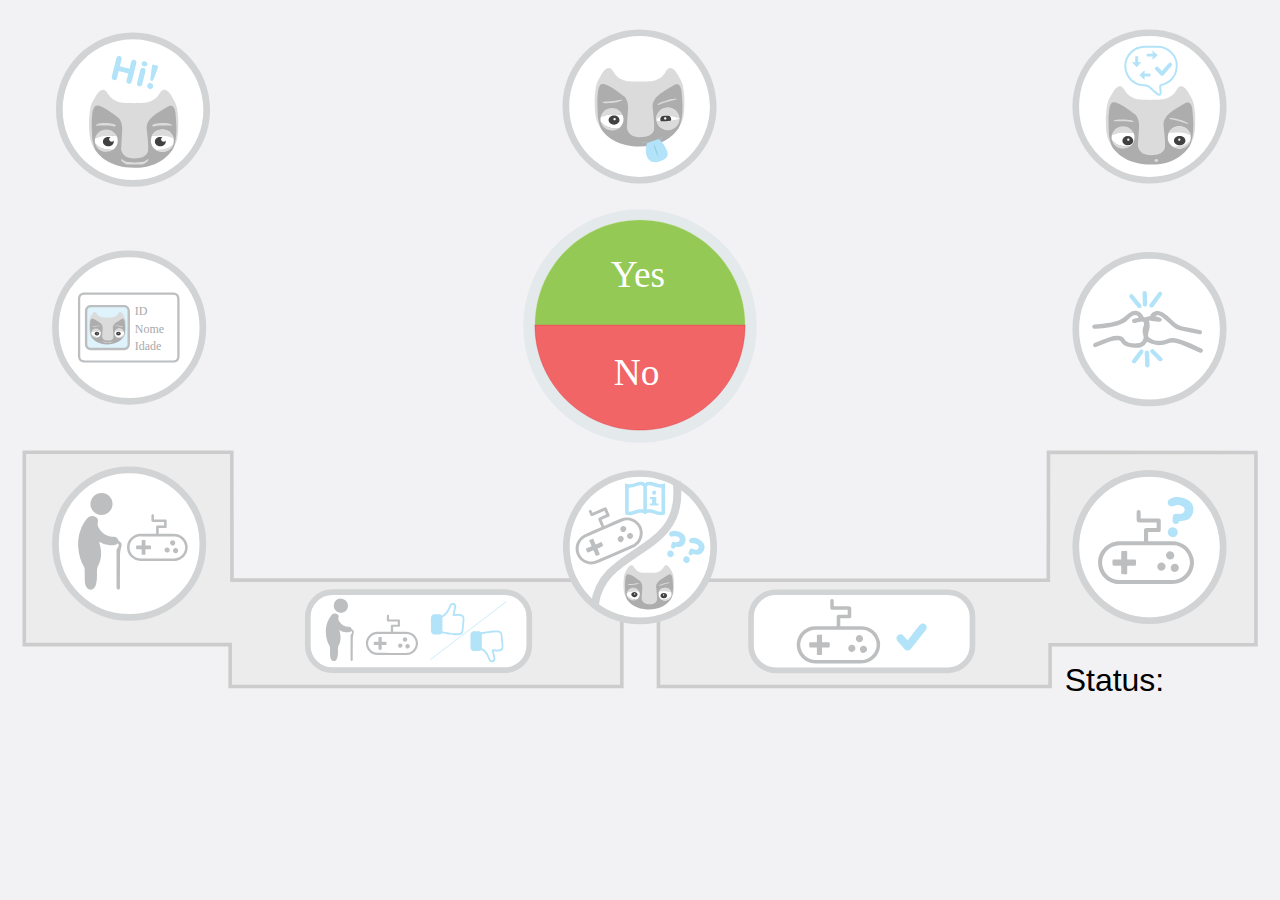
==== vizzy_web_woz/index.html @ c3aff783 "add extra important sentences for woz" ====
<!DOCTYPE html>
<html lang="en" class="no-js">
<head>
  <title>Vizzy of Oz</title>
  <link rel="stylesheet" href="css/interfaceLayout.css">
	<meta http-equiv="Content-Type" content="text/html; charset=utf-8">
	<script type="text/javascript" src="roslibjs/eventemitter2.js"></script>
	<script type="text/javascript" src="roslibjs/roslib.js"></script>
</head>
<body>

<svg height="0">
  <filter id="f1">
    <feGaussianBlur stdDeviation="23"/>
  </filter>
</svg>

<svg
   width="100%"
   viewBox="0 0 1919.9999 1080.0004"
   id="full_panel"
   class="full_panel">
<circle
     style="fill:#fafdfe;fill-opacity:1;fill-rule:evenodd;stroke:#e4e9ec;stroke-width:26.1169796;stroke-linecap:butt;stroke-linejoin:miter;stroke-miterlimit:4;stroke-dasharray:none;stroke-opacity:1"
     id="btn_yesno"
     cx="960"
     cy="488.93433"
     r="162.02782" />
  <g
     transform="matrix(0.31171043,0,0,0.31171043,-104.77799,-108.75763)"
     id="btn_yes"
     class="group_button"
     onClick="expand(this)">
    <path
       inkscape:connector-curvature="0"
       style="fill:#93c954;stroke:#d0e39e;stroke-width:1.65428364;stroke-miterlimit:10"
       stroke-miterlimit="10"
       d="m 3921.5538,1912.921 c 0,-279.2762 -226.3788,-505.6484 -505.6351,-505.6484 -279.2464,0 -505.6318,226.3722 -505.6318,505.6484 0,0.01 0,0.013 0,0.02 l 1011.2669,0 c 0,-0.01 0,-0.013 0,-0.02 z"
       id="path7126" />
    <text
       y="1732.1743"
       x="3275.2358"
       style="font-size:179.8692627px;font-family:GothamRounded-Bold;fill:#ffffff"
       font-size="54.3647"
       id="text7132">Yes</text>
  </g>
    <g
     transform="matrix(0.40205569,0,0,0.40205569,79.902042,44.882808)"
     id="btn_social"
     onclick="expand(this)"
     class="group_button">
    <g
       id="g5">
      <path
         style="fill:#dcdbdb"
         inkscape:connector-curvature="0"
         d="m 466.534,355.624 c -0.017,-1.328 0.258,-32.334 -1.829,-38.071 0,0 -0.782,-17.482 -4.697,-32.875 -3.915,-15.395 -22.732,-44.354 -22.732,-44.354 0,0 -11.445,-17.355 -22.339,-17.355 -10.896,0 -14.637,9.123 -20.255,17.219 -5.615,8.098 -11.384,16.83 -25.734,23.489 -14.214,6.592 -16.429,9.72 -68.865,9.778 -52.437,-0.058 -54.652,-3.186 -68.868,-9.778 -14.349,-6.659 -20.116,-15.391 -25.732,-23.489 -5.62,-8.096 -9.361,-17.219 -20.256,-17.219 -10.894,0 -22.339,17.355 -22.339,17.355 0,0 -18.818,28.96 -22.732,44.354 -3.914,15.393 -4.697,32.875 -4.697,32.875 -2.088,5.737 -1.814,36.743 -1.828,38.071 -0.014,1.324 -0.457,20.962 3.653,46.203 4.108,25.244 22.055,49.618 22.055,49.618 l 140.713,35.937 0,0.017 0.032,-0.008 0.032,0.008 0,-0.017 140.71,-35.937 c 0,0 17.945,-24.374 22.055,-49.618 4.107,-25.241 3.666,-44.879 3.653,-46.203 z"
         id="path7-3" />
      <path
         style="fill:#aeadae"
         inkscape:connector-curvature="0"
         d="m 160.765,282.457 c 6.168,-0.385 5.187,-1.663 21.526,5.483 22.355,9.771 63.011,41.876 63.011,41.876 0,0 7.568,9.131 10.568,23.877 2.999,14.738 0.788,29.881 0,43.05 -0.79,13.168 -2.74,45.79 -2.74,45.79 0,0 0.391,37.18 49.706,37.18 49.312,0 50.881,-28.568 50.881,-28.568 0,0 1.251,-13.779 0,-28.377 -1.253,-14.599 -1.958,-24.854 -4.697,-48.336 -2.74,-23.48 4.826,-29.223 7.044,-34.438 2.064,-3.291 4.436,-8.615 16.048,-18.006 11.61,-9.388 52.965,-34.18 58.313,-36.791 5.352,-2.606 9.524,-2.345 13.311,-0.913 3.782,1.438 6.91,6 10.175,14.219 3.257,8.222 5.479,61.062 5.479,61.062 0,0 0.977,26.414 -2.349,46.186 -3.327,19.76 -6.822,31.384 -11.744,39.912 -7.479,9.835 -42.659,68.491 -142.461,68.491 -99.801,0 -136.593,-53.616 -142.072,-60.663 -5.481,-7.044 -10.567,-22.599 -13.698,-40.162 -3.132,-17.563 -3.523,-71.768 -3.523,-71.768 0,0 1.916,-34.284 3.916,-39.924 2.001,-5.638 5.749,-19.566 13.306,-19.18 z"
         id="path9-6" />
      <path
         style="fill:#ffffff"
         inkscape:connector-curvature="0"
         d="m 364.226,413.328 c 0,-22.984 19.14,-41.614 42.749,-41.614 23.614,0 42.754,18.63 42.754,41.614 0,22.982 -19.14,41.617 -42.754,41.617 -23.61,0 -42.749,-18.634 -42.749,-41.617 z"
         id="path11-75" />
      <path
         style="fill:#dcdbdb"
         inkscape:connector-curvature="0"
         d="m 352.591,482.832 c -7.141,3.325 -9.494,7.34 -16.633,9.396 -3.673,1.061 -17.761,1.931 -31.775,2.142 -14.014,-0.211 -28.099,-1.081 -31.774,-2.142 -7.138,-2.056 -9.493,-6.07 -16.632,-9.396 -5.087,-2.451 -3.116,3.42 0.34,6.699 3.46,3.276 8.392,7.874 16.292,11.197 3.716,1.562 17.844,1.645 31.774,1.312 13.928,0.333 28.059,0.25 31.775,-1.312 7.898,-3.323 12.834,-7.921 16.29,-11.197 3.457,-3.279 5.429,-9.15 0.343,-6.699 z"
         id="path13-3" />
      <path
         style="fill:#dcdbdb"
         inkscape:connector-curvature="0"
         d="m 441.099,352.491 c -7.571,-2.553 -12.264,-5.954 -33.818,-5.074 -21.549,0.889 -33.249,4.743 -35.892,6.249 -2.646,1.504 -4.098,7.586 2.723,6.524 6.82,-1.063 21.222,-3.639 32.961,-3.374 11.738,0.266 27.271,0.022 30.643,0.89 3.376,0.859 7.262,-3.758 3.383,-5.215 z"
         id="path15-56" />
      <path
         style="fill:#dcdbdb"
         inkscape:connector-curvature="0"
         d="m 161.351,352.491 c 7.571,-2.553 12.265,-5.954 33.818,-5.074 21.549,0.889 33.25,4.743 35.895,6.249 2.643,1.504 4.094,7.586 -2.724,6.524 -6.822,-1.063 -21.222,-3.639 -32.96,-3.374 -11.739,0.266 -27.273,0.022 -30.647,0.89 -3.374,0.859 -7.261,-3.758 -3.382,-5.215 z"
         id="path17-2" />
      <path
         style="fill:#dcdbdb"
         inkscape:connector-curvature="0"
         d="m 237.154,397.104 c -6.495,-14.924 -21.681,-25.39 -39.378,-25.39 -20.757,0 -38.056,14.408 -41.933,33.504 8.17,-3.735 24.95,-10.172 43.766,-10.172 16.231,0 29.606,1.163 37.545,2.058 z"
         id="path19-9" />
      <path
         style="fill:#ffffff"
         inkscape:connector-curvature="0"
         d="m 191.49,444.686 c 14.401,3.469 24.938,3.15 32.084,1.824 10.297,-7.6 16.953,-19.636 16.953,-33.182 0,-5.754 -1.2,-11.241 -3.373,-16.225 -7.939,-0.895 -21.314,-2.058 -37.545,-2.058 -18.815,0 -35.596,6.437 -43.766,10.172 -0.533,2.624 -0.817,5.334 -0.817,8.11 0,3.209 0.385,6.33 1.093,9.33 5.472,7.178 16.276,17.441 35.371,22.029 z"
         id="path21-1" />
      <path
         style="fill:#dcdbdb"
         inkscape:connector-curvature="0"
         d="m 197.776,454.945 c 9.693,0 18.63,-3.146 25.798,-8.436 -7.146,1.326 -17.683,1.645 -32.084,-1.824 -19.095,-4.588 -29.899,-14.851 -35.371,-22.027 4.35,18.491 21.341,32.287 41.657,32.287 z"
         id="path23-2" />
      <path
         style="fill:#dcdbdb"
         inkscape:connector-curvature="0"
         d="m 366.38,397.104 c 6.66,-14.924 22.228,-25.39 40.366,-25.39 21.28,0 39.009,14.408 42.982,33.504 -8.375,-3.735 -25.576,-10.172 -44.862,-10.172 -16.637,0 -30.346,1.163 -38.486,2.058 z"
         id="path25-7" />
      <path
         style="fill:#dcdbdb"
         inkscape:connector-curvature="0"
         d="m 407.198,454.945 c -9.832,0 -18.897,-3.146 -26.169,-8.436 7.25,1.326 17.935,1.645 32.545,-1.824 19.365,-4.588 30.325,-14.851 35.878,-22.027 -4.414,18.491 -21.647,32.287 -42.254,32.287 z"
         id="path27-0" />
      <path
         style="fill:#414141"
         inkscape:connector-curvature="0"
         d="m 185.226,416.95 c 0,-9.397 9.071,-17.02 20.256,-17.02 11.185,0 20.253,7.622 20.253,17.02 0,9.404 -9.068,17.028 -20.253,17.028 -11.186,10e-4 -20.256,-7.624 -20.256,-17.028 z"
         id="path29-93" />
      <path
         style="fill:#fdfeff"
         inkscape:connector-curvature="0"
         d="m 208.685,407.516 c 0,-5.166 4.188,-9.356 9.356,-9.356 5.165,0 9.355,4.19 9.355,9.356 0,5.162 -4.19,9.352 -9.355,9.352 -5.168,-10e-4 -9.356,-4.19 -9.356,-9.352 z"
         id="path31-6" />
      <path
         style="fill:#414141"
         inkscape:connector-curvature="0"
         d="m 379.047,416.95 c 0,-9.397 9.067,-17.02 20.252,-17.02 11.188,0 20.253,7.622 20.253,17.02 0,9.404 -9.064,17.028 -20.253,17.028 -11.185,10e-4 -20.252,-7.624 -20.252,-17.028 z"
         id="path33-0" />
      <path
         style="fill:#fdfeff"
         inkscape:connector-curvature="0"
         d="m 402.506,407.516 c 0,-5.166 4.188,-9.356 9.355,-9.356 5.164,0 9.352,4.19 9.352,9.356 0,5.162 -4.188,9.352 -9.352,9.352 -5.168,-10e-4 -9.355,-4.19 -9.355,-9.352 z"
         id="path35-6" />
    </g>
    <g
       id="g37-2">
      <text
         style="font-size:129.33590698px;font-family:GothamRounded-Bold;fill:#b2e3f8"
         transform="matrix(0.9708,0.2397,-0.2397,0.9708,205.5908,181.4043)"
         font-size="129.3359"
         id="text39">Hi!</text>
    </g>
    <path
       style="fill:#ffffff"
       inkscape:connector-curvature="0"
       d="m 34.97,297.489 c 0,-145.039 117.583,-262.617 262.623,-262.617 145.046,0 262.623,117.579 262.623,262.617 0,145.044 -117.577,262.629 -262.623,262.629 -145.04,0 -262.623,-117.585 -262.623,-262.629 z"
       id="path41-6" />
    <path
       style="fill:#d1d3d4"
       inkscape:connector-curvature="0"
       d="M 297.593,584.99 C 139.068,584.99 10.098,456.019 10.098,297.489 10.098,138.968 139.067,10 297.593,10 c 158.524,0 287.495,128.968 287.495,287.489 0,158.531 -128.971,287.501 -287.495,287.501 z m 0,-550.118 c -144.81,0 -262.623,117.809 -262.623,262.617 0,144.813 117.813,262.629 262.623,262.629 144.811,0 262.623,-117.815 262.623,-262.629 0,-144.808 -117.813,-262.617 -262.623,-262.617 z"
       id="path43-1" />
    <g
       id="g45-8">
      <path
         style="fill:#dcdbdb"
         inkscape:connector-curvature="0"
         d="m 466.515,355.632 c -0.017,-1.329 0.258,-32.334 -1.834,-38.071 0,0 -0.779,-17.483 -4.692,-32.875 -3.915,-15.397 -22.732,-44.355 -22.732,-44.355 0,0 -11.445,-17.354 -22.341,-17.354 -10.892,0 -14.632,9.123 -20.253,17.22 -5.615,8.097 -11.382,16.829 -25.731,23.487 -14.217,6.592 -16.432,9.72 -68.868,9.779 -52.438,-0.059 -54.653,-3.187 -68.868,-9.779 -14.349,-6.658 -20.115,-15.39 -25.731,-23.487 -5.621,-8.097 -9.361,-17.22 -20.257,-17.22 -10.894,0 -22.338,17.354 -22.338,17.354 0,0 -18.817,28.958 -22.732,44.355 -3.916,15.392 -4.699,32.875 -4.699,32.875 -2.088,5.737 -1.813,36.742 -1.826,38.071 -0.014,1.323 -0.458,20.961 3.653,46.203 4.11,25.243 22.055,49.618 22.055,49.618 l 140.712,35.936 0,0.017 0.031,-0.007 0.032,0.007 0,-0.017 140.713,-35.936 c 0,0 17.944,-24.375 22.052,-49.618 4.106,-25.242 3.663,-44.88 3.654,-46.203 z"
         id="path47-7" />
      <path
         style="fill:#aeadae"
         inkscape:connector-curvature="0"
         d="m 160.747,282.462 c 6.167,-0.386 5.186,-1.661 21.525,5.486 22.356,9.771 63.01,41.876 63.01,41.876 0,0 7.568,9.13 10.569,23.876 3,14.736 0.79,29.881 0,43.048 -0.789,13.17 -2.74,45.793 -2.74,45.793 0,0 0.391,37.18 49.706,37.18 49.313,0 50.879,-28.569 50.879,-28.569 0,0 1.253,-13.779 0,-28.375 -1.251,-14.6 -1.955,-24.854 -4.695,-48.338 -2.74,-23.48 4.826,-29.223 7.046,-34.435 2.063,-3.294 4.436,-8.618 16.046,-18.008 11.61,-9.391 52.965,-34.18 58.313,-36.792 5.352,-2.605 9.526,-2.346 13.311,-0.913 3.779,1.438 6.913,6 10.173,14.219 3.26,8.222 5.479,61.061 5.479,61.061 0,0 0.981,26.415 -2.347,46.184 -3.33,19.762 -6.822,31.387 -11.741,39.915 -7.481,9.834 -42.662,68.49 -142.464,68.49 -99.802,0 -136.593,-53.616 -142.07,-60.662 -5.479,-7.044 -10.568,-22.599 -13.699,-40.162 -3.131,-17.564 -3.522,-71.768 -3.522,-71.768 0,0 1.914,-34.285 3.916,-39.925 1.998,-5.637 5.746,-19.567 13.305,-19.181 z"
         id="path49-9" />
      <ellipse
         style="fill:#ffffff"
         cx="406.957"
         cy="413.336"
         rx="42.75"
         ry="41.615002"
         id="ellipse51" />
      <path
         style="fill:#dcdbdb"
         inkscape:connector-curvature="0"
         d="m 352.571,482.839 c -7.141,3.328 -9.494,7.341 -16.631,9.396 -3.675,1.062 -17.763,1.934 -31.775,2.143 -14.015,-0.209 -28.103,-1.081 -31.775,-2.143 -7.141,-2.055 -9.495,-6.067 -16.634,-9.396 -5.085,-2.45 -3.116,3.42 0.341,6.699 3.458,3.276 8.394,7.875 16.293,11.197 3.716,1.563 17.843,1.645 31.775,1.312 13.923,0.333 28.057,0.251 31.775,-1.312 7.896,-3.322 12.835,-7.921 16.289,-11.197 3.459,-3.279 5.429,-9.149 0.342,-6.699 z"
         id="path53" />
      <path
         style="fill:#dcdbdb"
         inkscape:connector-curvature="0"
         d="m 441.079,352.498 c -7.568,-2.553 -12.266,-5.953 -33.817,-5.074 -21.55,0.89 -33.25,4.744 -35.893,6.25 -2.646,1.504 -4.096,7.586 2.721,6.524 6.822,-1.064 21.224,-3.639 32.963,-3.374 11.738,0.265 27.274,0.021 30.646,0.889 3.373,0.857 7.262,-3.758 3.38,-5.215 z"
         id="path55" />
      <path
         style="fill:#dcdbdb"
         inkscape:connector-curvature="0"
         d="m 161.33,352.498 c 7.573,-2.553 12.266,-5.953 33.82,-5.074 21.549,0.89 33.246,4.744 35.895,6.25 2.643,1.504 4.093,7.586 -2.725,6.524 -6.82,-1.064 -21.222,-3.639 -32.96,-3.374 -11.74,0.265 -27.272,0.021 -30.648,0.889 -3.374,0.857 -7.259,-3.758 -3.382,-5.215 z"
         id="path57" />
      <path
         style="fill:#dcdbdb"
         inkscape:connector-curvature="0"
         d="m 237.137,397.11 c -6.497,-14.924 -21.683,-25.39 -39.38,-25.39 -20.758,0 -38.057,14.408 -41.933,33.505 8.168,-3.736 24.95,-10.173 43.767,-10.173 16.229,10e-4 29.603,1.162 37.546,2.058 z"
         id="path59" />
      <path
         style="fill:#ffffff"
         inkscape:connector-curvature="0"
         d="m 191.471,444.693 c 14.401,3.468 24.938,3.15 32.083,1.824 10.299,-7.601 16.954,-19.636 16.954,-33.182 0,-5.755 -1.2,-11.241 -3.372,-16.226 -7.942,-0.896 -21.316,-2.058 -37.546,-2.058 -18.817,0 -35.598,6.437 -43.767,10.173 -0.532,2.623 -0.819,5.334 -0.819,8.11 0,3.208 0.386,6.332 1.093,9.329 5.476,7.18 16.28,17.441 35.374,22.03 z"
         id="path61" />
      <path
         style="fill:#dcdbdb"
         inkscape:connector-curvature="0"
         d="m 197.757,454.95 c 9.693,0 18.63,-3.143 25.797,-8.433 -7.146,1.326 -17.683,1.644 -32.083,-1.824 -19.094,-4.589 -29.898,-14.851 -35.373,-22.028 4.353,18.491 21.343,32.285 41.659,32.285 z"
         id="path63" />
      <path
         style="fill:#dcdbdb"
         inkscape:connector-curvature="0"
         d="m 366.36,397.11 c 6.66,-14.924 22.225,-25.39 40.366,-25.39 21.28,0 39.009,14.408 42.98,33.505 -8.373,-3.736 -25.572,-10.173 -44.86,-10.173 -16.635,10e-4 -30.344,1.162 -38.486,2.058 z"
         id="path65" />
      <path
         style="fill:#dcdbdb"
         inkscape:connector-curvature="0"
         d="m 407.176,454.95 c -9.832,0 -18.895,-3.143 -26.166,-8.433 7.25,1.326 17.935,1.644 32.545,-1.824 19.368,-4.589 30.325,-14.851 35.878,-22.028 -4.414,18.491 -21.65,32.285 -42.257,32.285 z"
         id="path67-2" />
      <path
         style="fill:#414141"
         inkscape:connector-curvature="0"
         d="m 185.206,416.957 c 0,-9.397 9.07,-17.017 20.257,-17.017 11.183,0 20.252,7.619 20.252,17.017 0,9.405 -9.069,17.029 -20.252,17.029 -11.187,0 -20.257,-7.624 -20.257,-17.029 z"
         id="path69" />
      <path
         style="fill:#fdfeff"
         inkscape:connector-curvature="0"
         d="m 208.665,407.523 c 0,-5.169 4.186,-9.356 9.356,-9.356 5.164,0 9.356,4.188 9.356,9.356 0,5.161 -4.192,9.352 -9.356,9.352 -5.17,0 -9.356,-4.19 -9.356,-9.352 z"
         id="path71-0" />
      <path
         style="fill:#414141"
         inkscape:connector-curvature="0"
         d="m 379.025,416.957 c 0,-9.397 9.066,-17.017 20.254,-17.017 11.186,0 20.255,7.619 20.255,17.017 0,9.405 -9.069,17.029 -20.255,17.029 -11.187,0 -20.254,-7.624 -20.254,-17.029 z"
         id="path73" />
      <path
         style="fill:#fdfeff"
         inkscape:connector-curvature="0"
         d="m 402.483,407.523 c 0,-5.169 4.188,-9.356 9.356,-9.356 5.164,0 9.354,4.188 9.354,9.356 0,5.161 -4.189,9.352 -9.354,9.352 -5.168,0 -9.356,-4.19 -9.356,-9.352 z"
         id="path75-2" />
    </g>
    <g
       id="g77-3">
      <g
         id="g79">
        <path
           style="fill:#b2e3f8"
           inkscape:connector-curvature="0"
           d="m 235.616,105.026 c 1.333,-5.402 6.66,-8.616 12.057,-7.283 5.399,1.333 8.616,6.656 7.282,12.058 l -6.386,25.866 35.659,8.804 6.385,-25.866 c 1.333,-5.4 6.66,-8.615 12.06,-7.282 5.397,1.332 8.613,6.656 7.279,12.056 l -17.298,70.067 c -1.333,5.4 -6.658,8.614 -12.055,7.282 -5.399,-1.333 -8.618,-6.657 -7.285,-12.057 l 6.51,-26.369 -35.657,-8.805 -6.512,26.368 c -1.333,5.402 -6.658,8.616 -12.057,7.282 -5.397,-1.333 -8.616,-6.655 -7.282,-12.057 l 17.3,-70.064 z"
           id="path81" />
        <path
           style="fill:#b2e3f8"
           inkscape:connector-curvature="0"
           d="m 324.865,148.775 c 1.302,-5.275 6.623,-8.49 11.898,-7.187 5.273,1.302 8.489,6.624 7.188,11.899 l -12.278,49.725 c -1.302,5.273 -6.626,8.489 -11.899,7.187 -5.275,-1.303 -8.489,-6.626 -7.187,-11.899 l 12.278,-49.725 z m 5.006,-25.144 c 1.365,-5.523 6.85,-7.768 12.878,-6.279 6.023,1.488 9.835,6.026 8.47,11.55 l -0.061,0.252 c -1.365,5.523 -6.879,7.894 -12.905,6.405 -6.028,-1.487 -9.808,-6.152 -8.442,-11.676 l 0.06,-0.252 z"
           id="path83-75" />
        <path
           style="fill:#b2e3f8"
           inkscape:connector-curvature="0"
           d="m 364.405,198.504 c 6.278,1.551 9.776,7.344 8.29,13.371 l -0.063,0.25 c -1.486,6.027 -7.282,9.528 -13.561,7.977 -6.278,-1.551 -9.774,-7.344 -8.287,-13.371 l 0.063,-0.25 c 1.487,-6.027 7.28,-9.528 13.558,-7.977 z m 3.892,-63.786 c 0.524,-3.734 3.216,-6.002 6.604,-5.165 l 12.308,3.039 c 3.391,0.838 4.717,4.098 3.441,7.645 l -17.058,45.881 c -1.215,3.298 -4.001,4.875 -7.142,4.099 -3.138,-0.776 -4.87,-3.467 -4.411,-6.95 l 6.258,-48.549 z"
           id="path85" />
      </g>
    </g>
  </g>
  <text
     xml:space="preserve"
     style="font-style:normal;font-weight:normal;font-size:143.92897034px;line-height:0%;font-family:sans-serif;letter-spacing:0px;word-spacing:0px;fill:#000000;fill-opacity:1;stroke:none;stroke-width:1px;stroke-linecap:butt;stroke-linejoin:miter;stroke-opacity:1"
     x="1597.0254"
     y="1037.1143"
     id="text3852"
     sodipodi:linespacing="0%"><tspan
       sodipodi:role="line"
       id="tspan3854"
       x="1597.0254"
       y="1037.1143"
       style="font-size:47.97632599px">Status:</tspan></text>
    <g
     transform="matrix(0.34444407,0,0,0.34444407,1618.9161,917.78868)"
     id="free_icon"
     inkscape:label="#free_icon">
    <circle
       r="105.05586"
       cy="287.88144"
       cx="608.24054"
       id="circle4198"
       style="fill:#008000;fill-opacity:1;stroke:#000000;stroke-width:11.47599983;stroke-miterlimit:4;stroke-dasharray:none;stroke-opacity:1" />
    <path
       inkscape:connector-curvature="0"
       id="path3392"
       d="m 587.54071,365.11456 c -0.4474,-0.49434 -0.81343,-1.22289 -0.81343,-1.61901 0,-0.39611 1.76683,-6.68208 3.92629,-13.96882 2.15945,-7.28675 3.92883,-13.55056 3.93194,-13.91963 0.002,-0.36907 -8.22189,-12.20174 -18.2778,-26.29481 -12.68182,-17.77328 -18.34355,-26.09995 -18.47965,-27.1779 -0.15843,-1.25454 0.0539,-1.71797 1.10134,-2.4043 1.03291,-0.67679 1.53841,-0.74051 2.4781,-0.31234 0.71055,0.32373 8.65549,11.01563 19.95623,26.85602 l 18.7757,26.31815 13.11368,0 c 13.07208,0 13.11706,0.003 14.18234,1.13754 1.26705,1.34871 1.33689,2.19271 0.30354,3.66803 -0.68874,0.98328 -1.18268,1.09233 -4.94804,1.09233 -3.86275,0 -4.1606,0.0704 -3.89114,0.91936 0.16048,0.50564 1.82169,6.07277 3.69157,12.37143 3.47265,11.69754 3.59499,12.6476 1.78433,13.85662 -0.95146,0.6353 -2.57625,0.40256 -3.3784,-0.48396 -0.42805,-0.47307 -2.49451,-6.66586 -4.59216,-13.76178 l -3.81391,-12.90167 -6.25733,0 -6.25735,0 -0.7503,2.33459 c -0.41265,1.28403 -2.10994,6.97919 -3.77174,12.65593 -1.6618,5.67672 -3.33758,10.81896 -3.72397,11.42718 -0.86914,1.36817 -3.13986,1.47777 -4.28984,0.20704 z m 59.23971,0.56273 c -0.35539,-0.14217 -0.84356,-0.77777 -1.08486,-1.41245 -0.3435,-0.90346 -0.0252,-2.03924 1.46623,-5.232 3.36901,-7.21213 4.48993,-14.02074 3.47982,-21.13674 -0.78452,-5.52663 -0.85682,-5.61129 -3.50118,-4.09974 -2.83419,1.62007 -4.61054,1.62138 -5.67019,0.003 -1.18645,-1.81074 -0.35813,-3.19257 3.21477,-5.36301 2.61343,-1.58755 2.92152,-1.93097 2.47717,-2.76125 -0.48917,-0.91377 -1.26842,-0.94797 -21.6012,-0.94797 -14.28025,0 -21.4584,-0.17401 -22.22272,-0.53871 -2.41604,-1.15279 -9.45766,-10.94507 -17.46093,-24.28164 -6.9595,-11.59725 -6.76817,-11.14001 -6.76817,-16.17365 l 0,-4.37785 -1.96598,-0.62838 c -1.08127,-0.3456 -10.37047,-3.18707 -20.64264,-6.31438 -18.98306,-5.77926 -20.39693,-6.37583 -20.39693,-8.60623 0,-1.43593 7.61189,-16.29375 10.75458,-20.99212 6.85173,-10.24344 14.56313,-15.61688 16.57803,-11.55189 0.89982,1.81536 0.27152,2.93899 -2.81574,5.0355 -3.45838,2.34854 -6.71882,6.16314 -10.51956,12.30749 -2.7355,4.42224 -7.2666,13.22453 -6.96355,13.52758 0.50267,0.50268 37.32384,11.46092 37.70944,11.22259 0.26074,-0.16113 0.47407,-0.57635 0.47407,-0.9227 0,-0.34637 0.67348,-1.97749 1.49662,-3.62476 1.86184,-3.72585 6.22712,-7.87435 9.59238,-9.11604 3.51316,-1.29622 8.66284,-1.56897 12.50261,-0.66216 1.75708,0.41494 3.33057,0.60341 3.49665,0.41881 0.67209,-0.74709 26.04744,-42.46554 25.90302,-42.58598 -0.0858,-0.0715 -4.8005,0.39943 -10.47723,1.04654 -5.67673,0.6471 -10.78106,1.06468 -11.34293,0.92793 -1.46331,-0.35614 -2.29971,-2.40552 -1.60451,-3.93135 0.30115,-0.66094 0.84202,-1.3147 1.20195,-1.45283 0.35992,-0.13811 7.09712,-0.97735 14.97151,-1.86499 l 14.3171,-1.61389 0.93541,1.15518 c 0.51447,0.63535 0.93539,1.4945 0.93539,1.90922 0,0.41473 -6.57984,11.49407 -14.62187,24.6208 -8.04204,13.12671 -14.67981,24.09791 -14.7506,24.38046 -0.0709,0.28255 0.6483,1.04007 1.59799,1.68337 2.38156,1.61326 7.49412,7.12126 9.69989,10.45017 3.69785,5.58077 7.72169,14.61556 9.70978,21.80162 0.59831,2.16258 1.25043,4.10496 1.44919,4.31643 0.19875,0.21146 2.55487,-0.16398 5.23584,-0.83431 9.57967,-2.39526 13.44297,-2.93757 21.09371,-2.96097 8.5596,-0.0261 12.42371,0.80816 13.85422,2.9914 0.80502,1.22862 0.78699,1.36687 -0.49512,3.79618 -2.34758,4.44819 -9.20663,13.15868 -15.33757,19.47759 l -5.96087,6.14364 0.95139,3.6862 c 0.70514,2.73207 0.956,5.40361 0.96915,10.32133 0.0155,5.79812 -0.14683,7.18053 -1.28677,10.95859 -1.32725,4.39886 -3.7414,9.72543 -5.11308,11.28141 -0.73713,0.83617 -2.14939,1.04984 -3.46371,0.52402 z m 10.1369,-47.33862 c 5.10139,-5.20607 12.75277,-15.02792 12.16493,-15.61577 -0.64244,-0.64244 -8.15777,-0.72218 -12.98221,-0.13774 -4.87489,0.59054 -13.25634,2.40397 -17.4127,3.76744 l -2.34979,0.77085 0.13807,5.73048 0.13809,5.73049 6.63212,0.24574 6.63212,0.24573 1.19644,1.85116 1.19645,1.85115 1.48042,-1.35965 c 0.81422,-0.74781 2.23895,-2.13377 3.16606,-3.07988 z m -26.21793,-8.10963 -0.0164,-8.35535 -2.25062,-6.63514 c -6.87233,-20.2607 -16.77405,-30.93035 -28.73009,-30.95816 -6.23632,-0.0145 -10.92509,3.70492 -13.17213,10.44899 -0.42977,1.28988 -1.03538,4.41188 -1.34579,6.93777 l -0.56439,4.59256 4.55925,7.80698 c 4.96121,8.49528 11.22792,18.11566 14.43871,22.16563 l 2.0318,2.56282 12.53305,-0.10537 12.53304,-0.10535 -0.0164,-8.35538 z m -43.6055,-58.74401 c -5.32151,-1.34465 -10.28967,-5.42226 -12.89966,-10.58735 -1.37209,-2.71534 -1.47446,-3.29332 -1.47446,-8.32436 0,-5.03103 0.10233,-5.60902 1.47446,-8.32437 2.04077,-4.03862 5.43082,-7.36324 9.44882,-9.26647 3.02516,-1.43296 3.75973,-1.57735 8.02464,-1.57735 4.43925,0 4.89877,0.10096 8.44613,1.85409 4.26894,2.10983 6.97602,4.83205 9.09406,9.14495 1.23168,2.50805 1.35677,3.26113 1.35677,8.16915 0,4.90803 -0.12509,5.66109 -1.35677,8.16916 -3.27937,6.67767 -9.23096,10.67953 -16.39341,11.02294 -2.13151,0.10223 -4.70576,-0.024 -5.72058,-0.28039 z m 9.07264,-6.1596 c 7.41485,-2.5265 11.05934,-11.45419 7.57943,-18.56689 -5.00352,-10.22678 -19.186,-10.26361 -24.17679,-0.0628 -5.25869,10.74839 5.21736,22.50723 16.59736,18.62967 z"
       style="fill:#000000" />
  </g>
  <g
     id="downloading_icon"
     inkscape:label="#downloading_icon"
     transform="matrix(0.34444598,0,0,0.34444598,1752.396,940.30109)">
    <circle
       r="105.05586"
       cy="222.5219"
       cx="220.71832"
       id="path3394"
       style="fill:#d4aa00;fill-opacity:1;stroke:#000000;stroke-width:11.47599983;stroke-miterlimit:4;stroke-dasharray:none;stroke-opacity:1" />
    <path
       inkscape:connector-curvature="0"
       id="path3347"
       d="m 219.94953,285.13655 c -1.47798,-0.54258 -23.36966,-25.37246 -24.12753,-27.36581 -0.6332,-1.66541 0.18822,-4.32746 1.65155,-5.35241 1.42841,-1.00051 4.77661,-0.92714 6.05367,0.13268 0.56438,0.46833 3.66934,3.92792 6.89993,7.68792 l 5.87379,6.83641 0.24643,-21.86837 c 0.18504,-16.42107 0.4027,-22.14175 0.87378,-22.96598 1.472,-2.57538 5.29525,-2.91261 7.5426,-0.66525 l 1.44064,1.44063 0,21.76442 c 0,12.30474 0.18825,21.69305 0.43313,21.60016 0.43487,-0.16495 7.72966,-8.3685 10.59992,-11.92043 1.58599,-1.96266 3.59387,-3.27581 5.00886,-3.27581 0.44685,0 1.59407,0.3709 2.54937,0.82422 2.20021,1.04404 3.38313,3.55198 2.65737,5.6339 -0.80134,2.29871 -22.54236,26.89488 -24.32094,27.51491 -1.73111,0.60347 -1.68027,0.60379 -3.38257,-0.0212 z m -54.14996,-15.30748 c -12.31374,-1.75808 -24.15857,-10.03087 -30.25762,-21.13281 -3.93291,-7.15896 -5.2963,-12.65939 -5.27999,-21.30143 0.0215,-11.35224 4.12801,-21.15359 12.27745,-29.30302 3.37361,-3.37361 9.27282,-7.53838 12.15302,-8.57988 1.51277,-0.54702 1.6861,-0.81933 1.97353,-3.10057 3.29939,-26.18535 28.35689,-45.79355 54.49347,-42.64267 4.99397,0.60207 12.48582,2.77498 16.47709,4.77899 6.95839,3.49379 14.72288,10.46714 19.22982,17.27043 1.78603,2.69603 2.57425,3.50719 3.15725,3.24905 0.42729,-0.18919 2.65572,-0.67326 4.95203,-1.07567 8.58056,-1.50369 17.37856,1.4557 23.91741,8.04514 5.75716,5.80168 8.25879,12.19688 8.05893,20.60192 l -0.11512,4.84244 2.83058,1.15042 c 4.817,1.95779 8.15506,4.28498 12.08583,8.42589 6.44036,6.78467 9.42158,14.41358 9.42158,24.1097 0,17.02524 -11.45739,31.02853 -28.19494,34.46003 -2.91371,0.59736 -6.91376,0.77883 -17.16799,0.77883 l -13.36918,0 1.42054,-1.8482 c 2.17219,-2.82612 2.99636,-4.27527 3.46719,-6.09637 l 0.43072,-1.66604 11.30523,-0.31201 c 12.82934,-0.3541 15.49473,-0.90487 20.71859,-4.28122 10.83376,-7.00221 14.53227,-20.63816 8.78347,-32.38372 -3.24301,-6.62595 -8.02198,-10.38708 -17.18445,-13.52448 -3.23814,-1.10881 -5.95354,-2.08201 -6.0342,-2.16267 -0.0806,-0.0806 0.31503,-2.23657 0.87931,-4.79089 1.41429,-6.40191 1.15569,-11.56241 -0.77737,-15.51347 -2.93784,-6.00471 -8.35843,-9.56859 -15.17303,-9.97584 -3.54377,-0.21178 -4.27042,-0.0731 -9.75985,1.86255 -3.26206,1.15024 -5.99366,2.01065 -6.07022,1.91204 -0.0767,-0.0986 -1.53103,-2.65276 -3.23217,-5.67589 -1.70114,-3.02311 -4.14397,-6.77131 -5.42849,-8.32933 -7.24139,-8.78306 -18.51204,-14.02018 -30.17242,-14.02018 -6.45826,0 -10.93093,1.04452 -16.91423,3.95002 -13.35858,6.48692 -21.13024,18.06739 -22.29523,33.22186 l -0.37594,4.89015 -5.07341,2.25619 c -8.87475,3.94671 -13.96974,8.5981 -17.60217,16.06966 -4.64524,9.55478 -4.15376,21.13673 1.29031,30.40671 3.93567,6.70152 10.69936,12.01565 18.42817,14.47876 3.44152,1.09678 5.12343,1.29291 13.22868,1.54264 7.9107,0.24375 9.32064,0.40249 9.52079,1.0719 0.59532,1.99121 2.37098,5.37186 3.70862,7.06077 l 1.47084,1.85706 -11.00737,-0.0608 c -6.05404,-0.0336 -12.44179,-0.26564 -14.19501,-0.51595 z"
       style="fill:#000000" />
  </g>
  <g
     id="speaking_icon"
     transform="matrix(0.34444598,0,0,0.34444598,1729.5614,817.23273)">
    <circle
       style="fill:#008000;fill-opacity:1;stroke:#000000;stroke-width:11.47599983;stroke-miterlimit:4;stroke-dasharray:none;stroke-opacity:1"
       id="circle4196"
       cx="287.01202"
       cy="579.81555"
       r="105.05586" />
    <path
       inkscape:connector-curvature="0"
       id="path3379"
       d="m 255.3147,658.3446 c -4.96424,-0.81283 -10.0181,-4.36266 -12.53845,-8.80701 -0.58705,-1.0352 -3.79507,-8.59851 -7.12896,-16.80737 l -6.06159,-14.92519 -2.80402,0.21354 c -13.49808,1.02795 -25.93091,-10.75968 -25.89973,-24.55568 0.0152,-6.72428 2.46046,-12.55282 7.33528,-17.48429 l 3.02045,-3.05556 -4.43944,-10.98864 c -2.73834,-6.77805 -4.56092,-11.96106 -4.7565,-13.52644 -0.81184,-6.49772 2.98478,-14.10157 8.71879,-17.46192 1.71011,-1.00219 12.60387,-5.50253 60.56579,-25.02045 l 12.58057,-5.11962 4.57474,0.006 c 4.27224,0.006 4.77847,0.10804 7.65556,1.54608 3.40927,1.70404 6.55365,4.74146 8.15267,7.87534 2.20065,4.31303 20.57231,49.98575 20.23395,50.30244 -0.19753,0.18486 -10.33806,4.38279 -22.53451,9.32873 -12.19647,4.94594 -22.25478,9.07201 -22.35182,9.16904 -0.097,0.097 0.29928,0.85734 0.8807,1.68956 5.22693,7.48164 12.77532,12.98317 22.08021,16.09285 4.6995,1.57058 8.6073,2.16708 14.2339,2.17274 7.10781,0.007 11.77048,-0.92267 18.46052,-3.68143 1.79566,-0.74047 3.34872,-1.20521 3.45122,-1.03275 0.93851,1.5789 5.33863,13.29245 5.76534,15.34786 1.34018,6.45563 -1.85625,14.23964 -7.40627,18.03594 -1.07746,0.737 -17.98354,7.86758 -37.56906,15.84573 -31.84651,12.97265 -38.84626,15.56972 -41.24575,15.30312 -0.25161,-0.028 -1.58973,-0.23622 -2.97359,-0.46281 z m 39.92389,-24.66556 c 24.17876,-9.84921 35.2705,-14.58371 36.17154,-15.43978 2.62808,-2.49693 3.22767,-5.64679 1.76822,-9.2891 l -0.47776,-1.19233 -3.81048,0.86035 c -2.09577,0.47319 -6.48672,0.97962 -9.75766,1.12539 -20.94067,0.93319 -41.07239,-10.03911 -50.0496,-27.27833 -0.98268,-1.88709 -2.30148,-4.70527 -2.93066,-6.26264 l -1.14396,-2.83158 3.73089,-1.55176 c 2.05198,-0.85346 12.32035,-5.03463 22.81859,-9.29151 10.49822,-4.25686 19.09304,-7.96754 19.09957,-8.24595 0.0234,-0.99915 -15.94975,-39.62466 -16.76616,-40.543 -1.04833,-1.17922 -4.13007,-2.61635 -5.63887,-2.6296 -0.62936,-0.006 -5.36422,1.70684 -10.52192,3.80527 -31.2123,12.69884 -59.47301,24.32048 -60.91936,25.05185 -2.25749,1.14151 -3.68536,3.27095 -3.93493,5.86837 -0.18451,1.92017 0.41174,3.64989 5.85398,16.98249 3.33268,8.16452 6.1526,15.1838 6.2665,15.59842 0.16241,0.59116 -0.32012,0.86615 -2.23577,1.27417 -7.06684,1.50518 -12.06027,8.63836 -10.93564,15.62168 0.56299,3.49574 1.77623,5.73685 4.46958,8.25616 4.7591,4.45159 12.33381,4.91044 17.54864,1.06306 1.41681,-1.04528 1.56965,-1.07255 1.84987,-0.32992 1.41998,3.76334 15.79318,38.68396 16.4324,39.92361 0.45411,0.88063 1.30595,1.90994 1.893,2.28737 3.88627,2.4985 2.60232,2.89821 41.21999,-12.83269 z M 269.4697,555.4979 c -6.3911,-1.93932 -10.18133,-9.15717 -8.00781,-15.24955 0.9466,-2.65338 2.49133,-4.63278 4.89601,-6.27372 2.83125,-1.93202 7.41611,-2.41885 10.75862,-1.14232 10.23577,3.90906 10.02583,18.76982 -0.3167,22.41888 -2.04729,0.72233 -5.39173,0.8349 -7.33012,0.24671 z m 78.57025,38.96625 -2.07963,-4.90805 1.68274,-1.36398 c 8.86766,-7.18789 13.99936,-16.543 14.60036,-26.61655 0.88546,-14.84161 -6.86942,-28.11771 -20.37948,-34.889 -2.76433,-1.38549 -8.38839,-2.88699 -13.01015,-3.47341 l -2.17301,-0.27572 0,-5.30144 0,-5.30143 4.02671,0.28582 c 15.93169,1.13086 30.96349,11.79844 38.09235,27.0329 6.59526,14.09414 5.63467,30.40586 -2.58819,43.95006 -2.69089,4.43225 -8.3588,10.42285 -12.7024,13.42558 l -3.38967,2.34328 -2.07963,-4.90806 z m -18.61431,-19.9552 0,-5.29732 2.13696,-0.53808 c 2.91059,-0.73291 6.26224,-3.97258 7.02948,-6.79468 1.46103,-5.37387 -2.17503,-11.32125 -7.45091,-12.18719 l -1.71553,-0.28157 0,-5.45927 0,-5.45925 2.173,0.31018 c 7.2505,1.03494 13.08053,5.36082 16.30425,12.0977 1.33842,2.79704 1.4229,3.28726 1.4229,8.2567 0,5.18162 -0.033,5.34975 -1.71379,8.75231 -3.11394,6.30348 -9.05858,10.66183 -15.78462,11.57256 l -2.40174,0.32521 0,-5.2973 z"
       style="fill:#000000" />
  </g>
  <g
     transform="matrix(0.41452184,0,0,0.41452184,835.96372,36.3855)"
     id="btn_joking"
     onclick="expand(this)"
     class="group_button">
    <path
       style="fill:#ffffff"
       inkscape:connector-curvature="0"
       d="m 42.915,297.635 c 0,-140.677 114.046,-254.72 254.726,-254.72 140.685,0 254.724,114.042 254.724,254.72 0,140.684 -114.039,254.729 -254.724,254.729 -140.68,0 -254.726,-114.046 -254.726,-254.729 z"
       id="path5-3" />
    <path
       style="fill:#d1d3d4"
       inkscape:connector-curvature="0"
       d="m 297.641,576.488 c -153.759,0 -278.85,-125.092 -278.85,-278.854 0,-153.754 125.09,-278.844 278.85,-278.844 153.76,0 278.848,125.089 278.848,278.844 C 576.488,451.396 451.4,576.488 297.641,576.488 Z m 0,-533.573 c -140.456,0 -254.726,114.267 -254.726,254.72 0,140.46 114.27,254.729 254.726,254.729 140.454,0 254.724,-114.27 254.724,-254.729 C 552.364,157.182 438.095,42.915 297.641,42.915 Z"
       id="path7-6" />
    <path
       style="fill:#dcdbdb"
       inkscape:connector-curvature="0"
       d="m 460.005,287.736 c -0.02,-1.296 0.254,-31.531 -1.796,-37.138 0,0 -0.754,-17.047 -4.57,-32.059 -3.826,-15.016 -22.174,-43.263 -22.174,-43.263 0,0 -11.162,-16.925 -21.791,-16.925 -10.625,0 -14.277,8.896 -19.757,16.793 -5.479,7.901 -11.101,16.416 -25.1,22.909 -13.867,6.427 -16.029,9.48 -67.182,9.537 -51.146,-0.057 -53.309,-3.11 -67.171,-9.537 -13.999,-6.493 -19.625,-15.007 -25.104,-22.909 -5.479,-7.897 -9.126,-16.793 -19.751,-16.793 -10.63,0 -21.792,16.925 -21.792,16.925 0,0 -18.357,28.247 -22.174,43.263 -3.816,15.012 -4.58,32.059 -4.58,32.059 -2.036,5.607 -1.767,35.842 -1.781,37.138 -0.014,1.292 -0.452,20.445 3.558,45.069 4.014,24.624 21.514,48.399 21.514,48.399 l 137.249,35.046 0,0.023 0.033,-0.014 0.033,0.014 0,-0.023 137.26,-35.046 c 0,0 17.499,-23.775 21.509,-48.399 4.004,-24.623 3.571,-43.777 3.567,-45.069 z"
       id="path9-7" />
    <path
       style="fill:#aeadae"
       inkscape:connector-curvature="0"
       d="m 161.749,216.372 c 6.012,-0.383 5.06,-1.616 20.996,5.348 21.806,9.527 61.46,40.846 61.46,40.846 0,0 7.384,8.905 10.31,23.281 2.921,14.386 0.768,29.153 0,42.002 -0.772,12.845 -2.667,44.658 -2.667,44.658 0,0 0.377,36.276 48.479,36.276 48.108,0 49.635,-27.875 49.635,-27.875 0,0 1.221,-13.438 0,-27.677 -1.216,-14.239 -1.903,-24.242 -4.58,-47.146 -2.676,-22.905 4.707,-28.507 6.87,-33.596 2.017,-3.204 4.33,-8.396 15.652,-17.561 11.327,-9.16 51.66,-33.335 56.876,-35.885 5.221,-2.54 9.292,-2.29 12.977,-0.891 3.693,1.399 6.747,5.857 9.937,13.876 3.176,8.015 5.339,59.547 5.339,59.547 0,0 0.961,25.771 -2.285,45.051 -3.251,19.275 -6.663,30.617 -11.455,38.942 -7.293,9.589 -41.609,66.804 -138.965,66.804 -97.35,0 -133.234,-52.301 -138.578,-59.175 -5.348,-6.865 -10.305,-22.042 -13.358,-39.174 -3.058,-17.137 -3.439,-70.004 -3.439,-70.004 0,0 1.87,-33.439 3.816,-38.948 1.949,-5.488 5.61,-19.082 12.98,-18.699 z"
       id="path11-5-5" />
    <path
       style="fill:#dcdbdb"
       inkscape:connector-curvature="0"
       d="m 233.636,275.905 c -7.091,2.723 -11.351,5.579 -32.209,8.071 -20.869,2.483 -32.474,1.663 -35.15,1.068 -2.671,-0.598 -4.575,-4.315 2.087,-4.593 6.676,-0.288 20.779,-0.673 32.083,-2.512 11.303,-1.833 26.315,-3.882 29.5,-4.919 3.18,-1.026 7.312,1.392 3.689,2.885 z"
       id="path13-3-3" />
    <path
       style="fill:#dcdbdb"
       inkscape:connector-curvature="0"
       d="m 429.915,269.291 c -7.591,0.371 -12.628,-0.534 -32.728,5.606 -20.096,6.134 -30.387,11.572 -32.597,13.193 -2.205,1.625 -2.45,5.795 3.774,3.364 6.215,-2.432 19.275,-7.76 30.362,-10.649 11.082,-2.879 25.646,-7.052 28.973,-7.388 3.333,-0.339 6.131,-4.222 2.216,-4.126 z"
       id="path15-56-5" />
    <path
       style="fill:#dcdbdb"
       inkscape:connector-curvature="0"
       d="m 236.26,328.192 c -6.337,-14.555 -21.151,-24.76 -38.41,-24.76 -20.247,0 -37.124,14.05 -40.908,32.676 7.968,-3.642 24.336,-9.913 42.693,-9.913 15.832,0 28.879,1.121 36.625,1.997 z"
       id="path17-2-6" />
    <path
       style="fill:#ffffff"
       inkscape:connector-curvature="0"
       d="m 191.715,374.606 c 14.045,3.38 24.322,3.074 31.295,1.783 10.045,-7.412 16.534,-19.153 16.534,-32.365 0,-5.612 -1.168,-10.965 -3.284,-15.832 -7.746,-0.876 -20.793,-1.997 -36.625,-1.997 -18.357,0 -34.726,6.271 -42.693,9.913 -0.519,2.563 -0.792,5.207 -0.792,7.916 0,3.124 0.377,6.172 1.065,9.094 5.339,7.006 15.875,17.01 34.5,21.488 z"
       id="path19-9-2" />
    <path
       style="fill:#dcdbdb"
       inkscape:connector-curvature="0"
       d="m 197.85,384.616 c 9.452,0 18.168,-3.067 25.161,-8.227 -6.974,1.291 -17.25,1.597 -31.295,-1.783 -18.625,-4.479 -29.161,-14.482 -34.5,-21.488 4.24,18.036 20.816,31.498 40.634,31.498 z"
       id="path21-1-9" />
    <path
       style="fill:#414141"
       inkscape:connector-curvature="0"
       d="m 185.609,346.813 c 0,-9.169 8.844,-16.604 19.751,-16.604 10.913,0 19.761,7.436 19.761,16.604 0,9.168 -8.849,16.609 -19.761,16.609 -10.907,10e-4 -19.751,-7.44 -19.751,-16.609 z"
       id="path23-27" />
    <path
       style="fill:#fdfeff"
       inkscape:connector-curvature="0"
       d="m 203.075,343.374 c 0,-2.313 1.88,-4.198 4.198,-4.198 2.318,0 4.198,1.885 4.198,4.198 0,2.323 -1.88,4.203 -4.198,4.203 -2.318,0 -4.198,-1.88 -4.198,-4.203 z"
       id="path25-0" />
    <path
       style="fill:#dcdbdb"
       inkscape:connector-curvature="0"
       d="m 361.5,325.78 c 6.333,-14.555 21.146,-24.761 38.41,-24.761 20.242,0 37.12,14.051 40.903,32.677 -7.968,-3.643 -24.336,-9.914 -42.688,-9.914 -15.836,0 -28.883,1.122 -36.625,1.998 z"
       id="path27-9" />
    <path
       style="fill:#ffffff"
       inkscape:connector-curvature="0"
       d="m 406.041,372.193 c -14.046,3.381 -24.322,3.074 -31.296,1.783 -10.041,-7.411 -16.534,-19.153 -16.534,-32.364 0,-5.612 1.174,-10.965 3.289,-15.832 7.742,-0.876 20.789,-1.998 36.625,-1.998 18.353,0 34.721,6.271 42.688,9.914 0.519,2.563 0.796,5.206 0.796,7.916 0,3.123 -0.381,6.172 -1.069,9.093 -5.338,7.007 -15.874,17.01 -34.499,21.488 z"
       id="path29-3-1" />
    <path
       style="fill:#dcdbdb"
       inkscape:connector-curvature="0"
       d="m 399.91,382.204 c -9.456,0 -18.173,-3.067 -25.165,-8.228 6.974,1.291 17.25,1.598 31.296,-1.783 18.625,-4.479 29.161,-14.481 34.499,-21.488 -4.24,18.037 -20.811,31.499 -40.63,31.499 z"
       id="path31" />
    <path
       style="fill:#414141"
       inkscape:connector-curvature="0"
       d="m 412.147,344.401 c 0,-9.169 -8.845,-16.604 -19.752,-16.604 -10.913,0 -19.762,7.436 -19.762,16.604 0,9.168 8.849,16.608 19.762,16.608 10.908,10e-4 19.752,-7.439 19.752,-16.608 z"
       id="path33-6" />
    <path
       style="fill:#fdfeff"
       inkscape:connector-curvature="0"
       d="m 394.686,340.962 c 0,-2.313 -1.885,-4.198 -4.198,-4.198 -2.323,0 -4.198,1.885 -4.198,4.198 0,2.322 1.875,4.202 4.198,4.202 2.313,0 4.198,-1.88 4.198,-4.202 z"
       id="path35-0" />
    <path
       style="fill:#b2e3f8"
       inkscape:connector-curvature="0"
       d="m 326.308,429.845 c -3.91,1.616 -8.849,24.975 -3.977,42.559 4.877,17.582 17.637,36.472 52.753,22.372 35.112,-14.101 24.384,-32.5 16.633,-48.232 -7.746,-15.732 -21.797,-32.389 -26.763,-30.269"
       id="path37" />
    <path
       style="fill:#8dcae0"
       inkscape:connector-curvature="0"
       d="m 348.505,430.447 c 0,0 3.186,16.176 6.55,25.977 3.364,9.8 11.199,25.104 11.199,25.104 0,0 -4.357,-16.773 -8.434,-28.689 -4.071,-11.919 -9.315,-22.392 -9.315,-22.392 z"
       id="path39" />
    <path
       style="fill:#b2e3f8"
       inkscape:connector-curvature="0"
       d="M 278.572,427.842"
       id="path41-6-2" />
    <path
       style="fill:none;stroke:#b2e3f8;stroke-linecap:round;stroke-miterlimit:10"
       inkscape:connector-curvature="0"
       stroke-miterlimit="10"
       d="m 307.254,427.06 c 0,0 13.466,5.614 38.462,-2.36 24.996,-7.974 34.292,-15.987 34.292,-15.987"
       id="path43" />
    <path
       style="fill:#dcdbdb"
       inkscape:connector-curvature="0"
       d="m 406.945,301.604 c -22.721,-3.981 -44.314,10.922 -48.234,33.288 -0.692,3.944 -0.759,7.85 -0.32,11.643 0,0 7.016,-13.343 31.87,-15.027 24.859,-1.685 51.312,9.878 51.312,9.878 -0.425,-19.285 -14.617,-36.277 -34.628,-39.782 z"
       id="path45" />
    <path
       style="fill:#dcdbdb"
       inkscape:connector-curvature="0"
       d="m 392.838,382.609 c 22.674,3.977 44.225,-10.937 48.146,-33.299 0.396,-2.247 0.546,-4.474 0.565,-6.681 0,0 -29.105,6.837 -49.262,8.057 -20.157,1.221 -33.515,-2.577 -33.515,-2.577 2.62,17.034 15.94,31.325 34.066,34.5 z"
       id="path47-2-7" />
  </g>
  <path
     style="fill:#ececec;fill-rule:evenodd;stroke:#cccccc;stroke-width:5.4000001;stroke-linecap:butt;stroke-linejoin:miter;stroke-miterlimit:4;stroke-dasharray:none;stroke-opacity:1"
     d="m 347.95492,870.11646 584.7868,0 0,159.54894 -587.47371,0 0,-62.78364 -308.78501,0 0,-288.4142 311.23162,-0.1461 z"
     id="invite_bg"
     class="group_button"
     inkscape:connector-curvature="0"
     sodipodi:nodetypes="ccccccccc"/>

    <path
     sodipodi:nodetypes="ccccccccc"
     inkscape:connector-curvature="0"
     id="game_bg"
     class="group_button"
     d="m 1572.4469,870.29998 -584.78684,0 0,159.54862 587.47374,0 0,-62.78322 308.785,0 0,-288.4142 -311.2316,-0.1462 z"
     style="fill:#ececec;fill-rule:evenodd;stroke:#cccccc;stroke-width:5.4000001;stroke-linecap:butt;stroke-linejoin:miter;stroke-miterlimit:4;stroke-dasharray:none;stroke-opacity:1" />
  <g
     transform="translate(6.2829093,-5.9286873)"
     id="btn_afterpersuade"
     class="group_button"
     onclick="expand(this)">
    <rect
       ry="37.222801"
       y="894.1463"
       x="455.39053"
       height="117.07317"
       width="332.19513"
       id="rect5744"
       style="fill:#ffffff;fill-opacity:1;stroke:#d1d3d4;stroke-width:8.5;stroke-miterlimit:4;stroke-dasharray:none;stroke-opacity:1" />
    <g
       transform="matrix(0.62476023,0,0,0.62476023,111.06212,418.71938)"
       id="g5748">
      <path
         style="clip-rule:evenodd;fill:#bcbec0;fill-rule:evenodd"
         inkscape:connector-curvature="0"
         d="m 746.24622,826.38352 c 6.84892,0 13.3455,-0.002 19.8417,0 1.21479,0 2.42959,-0.007 3.64439,0.0304 1.75683,0.0545 2.71207,1.00782 2.73085,2.744 0.0391,4.13083 0.0608,8.2628 -0.007,12.39176 -0.0323,1.87591 -0.96199,2.65572 -2.94271,2.67075 -3.82657,0.027 -7.65465,0.008 -11.48197,0.008 -0.65436,0 -1.30909,0 -2.03406,0 0,4.02341 0,7.8312 0,11.86325 0.70356,0 1.3489,0 1.99461,0 9.72026,0 19.4409,-0.009 29.15965,0.002 13.82894,0.0154 24.71854,8.59561 27.95875,22.0136 3.58166,14.83451 -6.70655,30.65843 -21.73976,33.35134 -2.01866,0.36211 -4.09478,0.54918 -6.14386,0.55256 -22.7814,0.0391 -45.56355,0.0252 -68.34495,0.0237 -16.49067,0 -29.32229,-13.77672 -28.13717,-30.20315 1.02961,-14.2643 13.2775,-25.61067 27.89001,-25.72449 9.90244,-0.0766 19.80488,-0.0154 29.70694,-0.0154 0.66074,0 1.32186,0 2.18318,0 0.0376,-0.73924 0.095,-1.37632 0.0969,-2.01339 0.0101,-3.88743 -0.0128,-7.77486 0.0154,-11.66416 0.0177,-2.47242 0.93795,-3.38971 3.43967,-3.40662 4.30739,-0.0308 8.61327,-0.008 13.0495,-0.008 0,-2.44011 0,-4.7743 0,-7.38608 -0.61191,0 -1.25049,0 -1.88756,0 -6.8046,0 -13.60919,0.007 -20.41266,-0.002 -2.95661,-0.005 -3.81267,-0.86133 -3.81605,-3.77023 -0.005,-3.03625 -0.0128,-6.07437 10e-4,-9.11211 0.0101,-2.12045 0.90377,-3.19777 2.61253,-3.20941 1.70612,-0.0101 2.57909,1.01609 2.61403,3.20791 0.0383,2.47391 0.008,4.94783 0.008,7.65615 z m 7.05477,35.10179 c 0,-0.041 0,-0.0815 0,-0.12058 -11.11461,0 -22.22922,0 -33.34496,0 -0.12057,0 -0.24303,10e-4 -0.36436,0 -13.99271,-0.2821 -23.26634,10.80434 -23.65474,21.95764 -0.42372,12.16901 9.58014,23.34221 21.733,23.4102 23.50449,0.1341 47.00936,0.0511 70.5146,0.0511 0.84969,0 1.70951,0.015 2.54529,-0.10706 14.29623,-2.11218 21.15228,-15.22929 19.63961,-25.60202 -1.50178,-10.29461 -10.3934,-19.27975 -20.81383,-19.52278 -12.07849,-0.28398 -24.16937,-0.0665 -36.25461,-0.0665 z"
         id="path5750" />
      <path
         style="clip-rule:evenodd;fill:#bcbec0;fill-rule:evenodd"
         inkscape:connector-curvature="0"
         d="m 728.71242,888.11882 c 0,3.17035 -0.053,6.07249 0.0203,8.97275 0.0425,1.69073 -0.56908,2.41946 -2.32855,2.39053 -6.31739,-0.0984 -5.44818,0.65961 -5.49476,-5.36216 -0.0154,-1.92662 -0.003,-3.85362 -0.003,-6.00112 -3.01483,0 -5.84748,0.005 -8.67975,-0.002 -2.43373,-0.005 -2.744,-0.29901 -2.74062,-2.71846 0.008,-6.21185 -0.55894,-5.15331 5.18899,-5.24008 1.99387,-0.0304 3.98773,-0.005 6.23138,-0.005 0,-3.07869 -0.008,-6.03041 0.003,-8.97988 0.007,-2.28348 0.0864,-2.35635 2.36198,-2.36874 1.09234,-0.007 2.19257,0.0834 3.27477,-0.0222 1.74256,-0.1679 2.22413,0.6645 2.18281,2.24779 -0.068,2.60802 -0.0188,5.2198 -0.012,7.82782 7.5e-4,0.35685 0.0451,0.7122 0.0849,1.29481 3.02422,0 5.97407,-0.005 8.92354,10e-4 2.13397,0.003 2.45852,0.29037 2.45702,2.38414 -0.007,5.94139 0.61829,5.61872 -5.38433,5.58116 -1.93714,-0.0101 -3.87428,-10e-4 -6.08563,-10e-4 z"
         id="path5752" />
      <path
         style="clip-rule:evenodd;fill:#bcbec0;fill-rule:evenodd"
         inkscape:connector-curvature="0"
         d="m 784.6318,880.13775 c -2.95999,-0.0699 -5.38095,-2.58624 -5.34038,-5.54923 0.0391,-2.86458 2.74738,-5.41663 5.6191,-5.29943 2.82025,0.11569 5.30431,2.71695 5.26186,5.51204 -0.0458,2.93595 -2.60952,5.40461 -5.54058,5.33662 z"
         id="path5754" />
      <path
         style="clip-rule:evenodd;fill:#bcbec0;fill-rule:evenodd"
         inkscape:connector-curvature="0"
         d="m 773.39548,884.03719 c 2.9074,0.0188 5.36066,2.42096 5.38095,5.26713 0.0207,2.96337 -2.57534,5.48612 -5.60182,5.44556 -2.9784,-0.0376 -5.25511,-2.47392 -5.20252,-5.56463 0.0496,-2.90853 2.42997,-5.16646 5.42339,-5.14806 z"
         id="path5756" />
      <path
         style="clip-rule:evenodd;fill:#bcbec0;fill-rule:evenodd"
         inkscape:connector-curvature="0"
         d="m 790.88984,885.49691 c 2.94647,0.0338 5.30282,2.41795 5.28929,5.35202 -0.0135,2.96825 -2.48556,5.38094 -5.49325,5.36066 -3.0107,-0.0184 -5.27915,-2.42434 -5.2352,-5.54886 0.0424,-2.92468 2.44011,-5.19989 5.43916,-5.16382 z"
         id="path5758" />
    </g>
    <g
       transform="matrix(0.64384101,0,0,0.64384101,406.99972,427.85231)"
       id="g5833">
      <path
         style="clip-rule:evenodd;fill:#bcbec0;fill-rule:evenodd"
         inkscape:connector-curvature="0"
         d="m 176.499,814.892 c -1.937,2.324 -4.023,2.758 -7.183,2.83 -3.159,0.073 -4.328,0.563 -8.93,-0.421 -4.602,-0.984 -6.903,-1.778 -9.949,-3.749 -0.432,-0.277 -0.877,-0.533 -1.748,-0.57 0.182,0.637 0.364,1.271 0.547,1.907 2.842,9.913 3.678,19.815 -0.146,29.693 -0.22,0.567 -0.42,1.173 -0.775,1.649 -2.716,3.652 -2.972,7.84 -2.89,12.177 0.109,5.896 0.26,11.819 -1.283,17.59 -0.448,1.68 -1.074,3.366 -1.933,4.871 -2.845,4.989 -9.468,4.962 -12.479,0.038 -2.06,-3.368 -2.492,-7.143 -2.588,-10.946 -0.134,-5.291 0.023,-10.59 -0.164,-15.878 -0.057,-1.609 -0.51,-3.395 -1.347,-4.752 -4.547,-7.369 -6.627,-15.549 -7.804,-23.946 -1.528,-10.901 -0.598,-21.632 3.517,-31.964 2.378,-5.973 5.677,-11.389 9.853,-16.262 3.406,-3.977 9.586,-4.325 13.505,-0.888 2.04,1.788 2.858,3.948 2.103,6.55 -1.049,3.614 -0.066,6.771 1.844,9.822 5.123,8.195 12.477,12.337 22.152,12.424 3.262,0.029 5.313,1.685 6.385,4.696 0.242,0.679 0.819,1.374 1.432,1.759 3.586,2.267 4.625,4.693 3.395,8.785 -1.44,4.781 -2.035,9.654 -2.031,14.631 0.01,12.422 -0.016,33.688 -0.033,46.108 0,0.606 0.17,1.407 -0.143,1.78 -0.637,0.76 -1.535,1.757 -2.349,1.778 -0.794,0.021 -1.813,-0.916 -2.362,-1.694 -0.403,-0.57 -0.273,-1.564 -0.273,-2.371 -0.014,-15.135 0.01,-39.116 -0.038,-54.252 -0.007,-1.819 0.519,-3.231 1.751,-4.571 2.223,-2.418 2.198,-4.991 -0.036,-6.824 z"
         id="path5835" />
      <path
         style="clip-rule:evenodd;fill:#bcbec0;fill-rule:evenodd"
         inkscape:connector-curvature="0"
         d="m 153.21,739.388 c 9.399,0.137 16.132,8.659 15.622,17.096 -0.582,9.641 -8.385,16.574 -17.533,15.925 -9.173,-0.651 -16.305,-8.705 -15.525,-17.535 0.836,-9.507 8.384,-16.21 17.436,-15.486 z"
         id="path5837" />
    </g>
    <g
       transform="translate(-11.382695,8.2783234)"
       id="g5877">
      <path
         style="fill:#b2e3f8;fill-opacity:1"
         d="m 687.43875,950.50125 c -4.20197,-0.25778 -13.10736,-1.55632 -19.18374,-2.79727 -0.36256,-0.0741 -0.49225,-0.02 -0.95459,0.39768 -0.29427,0.26586 -0.92073,0.66612 -1.39215,0.88948 l -0.85712,0.40611 -4.27047,0.0409 c -3.68405,0.0353 -4.38204,0.0109 -5.083,-0.17715 -2.04355,-0.54829 -3.63063,-2.29774 -4.03927,-4.45248 -0.0805,-0.42461 -0.1304,-4.50632 -0.1304,-10.67186 0,-10.71959 -0.005,-10.62829 0.66862,-12.06149 0.43237,-0.91983 1.61356,-2.05149 2.6537,-2.54241 l 0.88344,-0.41696 4.65869,0 4.65869,0 0.85712,0.40611 c 0.47142,0.22336 1.09287,0.61909 1.38101,0.8794 l 0.52388,0.4733 0.81893,-0.34442 c 2.39911,-1.00896 4.60005,-3.15606 6.80151,-6.63513 0.92022,-1.45426 2.48782,-4.69151 3.60933,-7.45361 0.75412,-1.85726 0.98893,-2.30039 1.53655,-2.89981 1.55627,-1.70347 4.02727,-2.02803 6.31589,-0.8296 1.03295,0.54089 1.65114,1.20205 2.20941,2.36298 0.37415,0.77804 0.40356,0.93825 0.39205,2.13523 -0.013,1.35346 -0.085,1.71321 -1.75437,8.7694 -0.3665,1.54915 -0.643,2.83978 -0.61445,2.86807 0.0286,0.0283 0.57602,-0.007 1.21659,-0.0781 1.85719,-0.20653 7.30089,-0.0713 8.47623,0.21057 2.58592,0.62016 4.16538,2.13749 4.73505,4.54877 0.40358,1.70826 0.10992,6.55257 -1.05061,17.33124 -0.24545,2.27973 -0.53985,4.46349 -0.65421,4.85281 -0.70239,2.39112 -2.27966,3.84347 -4.9271,4.53688 -1.18192,0.30955 -4.64236,0.42576 -7.48521,0.25136 z m 7.21669,-3.61352 c 0.48163,-0.15648 1.0725,-0.45731 1.31304,-0.6685 0.85764,-0.75302 0.84936,-0.70523 1.81433,-10.47453 0.31987,-3.23844 0.64827,-6.72832 0.72976,-7.75529 0.29833,-3.75962 -0.18389,-5.12809 -2.00528,-5.69066 -1.81292,-0.55996 -5.30901,-0.60375 -10.13493,-0.12695 -1.67665,0.16566 -2.20961,0.10022 -2.60414,-0.31973 -0.61916,-0.65907 -0.60335,-0.87118 0.36763,-4.93277 1.32563,-5.54516 2.09429,-9.11962 2.09471,-9.74106 5.2e-4,-0.70709 -0.40009,-1.35806 -1.02614,-1.66755 -0.65219,-0.32241 -1.85072,-0.32624 -2.20343,-0.007 -0.14254,0.12899 -0.65084,1.20632 -1.12954,2.39405 -2.10329,5.2185 -3.93209,8.44888 -6.45001,11.39319 -1.47777,1.72803 -3.69238,3.41573 -5.38661,4.105 l -0.71321,0.29015 -0.0331,10.41525 -0.0331,10.41524 0.74486,0.13681 c 11.02848,2.02558 15.88692,2.61857 20.93252,2.55486 2.5204,-0.0318 2.94742,-0.0686 3.72267,-0.32046 z"
         id="path5817"
         inkscape:connector-curvature="0" />
      <path
         style="fill:#ffffff;fill-opacity:1;stroke:#ffffff;stroke-width:0.81811154;stroke-miterlimit:4;stroke-dasharray:none;stroke-opacity:1"
         d="m 687.88924,947.08797 c -2.11822,-0.11331 -4.87791,-0.40304 -7.72661,-0.81121 -3.03878,-0.4354 -10.77116,-1.75505 -10.81263,-1.84535 -0.0115,-0.0251 0.002,-4.68338 0.0293,-10.35176 l 0.0503,-10.30617 1.23807,-0.63827 c 4.43957,-2.28875 7.64672,-6.57292 11.14364,-14.88583 1.21587,-2.89039 1.20438,-2.87538 2.20078,-2.87538 1.01473,0 1.75391,0.45646 2.01333,1.2433 0.21461,0.65089 -0.0794,2.24484 -1.6887,9.15415 -1.11892,4.80407 -1.19424,5.57089 -0.60186,6.12775 0.47534,0.44685 0.92391,0.4584 5.67717,0.14621 2.59794,-0.17062 3.58855,-0.17825 4.84807,-0.0373 2.12423,0.23766 2.68796,0.41874 3.34307,1.07385 1.0786,1.0786 1.11489,2.10363 0.35674,10.07731 -0.96281,10.12616 -1.19497,11.87382 -1.67739,12.62678 -0.7267,1.13427 -3.49637,1.56389 -8.39331,1.30195 z"
         id="path5857"
         inkscape:connector-curvature="0" />
    </g>
    <g
       transform="translate(47.600359,-3.1043713)"
       id="g5873">
      <path
         inkscape:connector-curvature="0"
         id="path5819"
         d="m 687.18552,954.77951 c -4.1401,0.25399 -12.91436,1.5334 -18.90127,2.75608 -0.35723,0.073 -0.48501,0.0197 -0.94054,-0.39183 -0.28994,-0.26193 -0.90718,-0.65631 -1.37165,-0.87638 l -0.8445,-0.40012 -4.20759,-0.0403 c -3.62981,-0.0347 -4.31752,-0.0108 -5.00816,0.17453 -2.01347,0.54023 -3.57718,2.26391 -3.97981,4.38693 -0.0793,0.41835 -0.12847,4.43997 -0.12847,10.51474 0,10.56173 -0.005,10.47179 0.65877,11.88388 0.42601,0.9063 1.58981,2.02129 2.61463,2.50499 l 0.87043,0.41082 4.5901,0 4.5901,0 0.8445,-0.40012 c 0.46447,-0.22007 1.07677,-0.60999 1.36067,-0.86647 l 0.51617,-0.46633 0.80688,0.33934 c 2.36378,0.99412 4.53231,3.10961 6.70136,6.53745 0.90666,1.43285 2.45119,4.62243 3.55619,7.34386 0.74301,1.82992 0.97436,2.26652 1.51392,2.85712 1.53336,1.6784 3.96798,1.9982 6.2229,0.8174 1.01774,-0.5329 1.62683,-1.1843 2.17688,-2.32821 0.36863,-0.76657 0.39762,-0.92443 0.38628,-2.10379 -0.0128,-1.33353 -0.0837,-1.68798 -1.72855,-8.64028 -0.3611,-1.52633 -0.63353,-2.79797 -0.6054,-2.82585 0.0281,-0.0279 0.56754,0.007 1.19868,0.0769 1.82985,0.20351 7.1934,0.0703 8.35143,-0.20746 2.54784,-0.61103 4.10404,-2.10603 4.66533,-4.48181 0.39764,-1.6831 0.1083,-6.45608 -1.03514,-17.07605 -0.24184,-2.24616 -0.5319,-4.39776 -0.64458,-4.78135 -0.69205,-2.35592 -2.24609,-3.78688 -4.85455,-4.47007 -1.16452,-0.30501 -4.57402,-0.41951 -7.37501,-0.24767 z m 7.11044,3.56031 c 0.47454,0.15418 1.0567,0.45057 1.2937,0.65866 0.84502,0.74193 0.83686,0.69485 1.78762,10.32031 0.31517,3.19075 0.63873,6.62925 0.71902,7.64111 0.29394,3.70426 -0.18118,5.05257 -1.97575,5.60686 -1.78623,0.55171 -5.23085,0.59486 -9.98572,0.12508 -1.65196,-0.16322 -2.17707,-0.0987 -2.56579,0.31502 -0.61004,0.64937 -0.59447,0.85836 0.36221,4.86015 1.30612,5.46351 2.06346,8.98534 2.06388,9.59763 5.1e-4,0.69668 -0.39421,1.33807 -1.01104,1.643 -0.64258,0.31766 -1.82346,0.32144 -2.17098,0.007 -0.14045,-0.12709 -0.64126,-1.18856 -1.11292,-2.3588 -2.07231,-5.14165 -3.87419,-8.32446 -6.35503,-11.22544 -1.45601,-1.70259 -3.63802,-3.36544 -5.3073,-4.04456 l -0.70271,-0.28588 -0.0326,-10.26189 -0.0326,-10.26189 0.73389,-0.13479 c 10.8661,-1.99576 15.65301,-2.58001 20.62432,-2.51725 2.48329,0.0314 2.90403,0.0676 3.66786,0.31574 z"
         style="fill:#b2e3f8;fill-opacity:1" />
      <path
         style="fill:#ffffff;fill-opacity:1;stroke:#ffffff;stroke-width:0.80606586;stroke-miterlimit:4;stroke-dasharray:none;stroke-opacity:1"
         d="m 682.94864,999.0401 c -0.17069,-0.14368 -0.85163,-1.53478 -1.5132,-3.09137 -2.43256,-5.72344 -4.68028,-9.33441 -7.34919,-11.80648 -1.07288,-0.99375 -2.81578,-2.17618 -3.95994,-2.68652 l -0.78472,-0.35002 0.0384,-10.19364 0.0384,-10.19364 1.0449,-0.19403 c 3.09927,-0.57553 9.10921,-1.55113 11.19536,-1.81735 3.66682,-0.46795 5.57478,-0.60198 8.58906,-0.60337 2.9502,-0.001 4.06022,0.16758 5.027,0.76508 0.9512,0.58787 1.0809,1.13105 1.68365,7.05078 0.91811,9.01689 1.08692,10.96507 1.10116,12.70768 0.0129,1.58536 -0.0249,1.87212 -0.32965,2.49467 -0.74092,1.51385 -2.04917,1.82602 -7.11494,1.69777 -1.97038,-0.0499 -4.26848,-0.13127 -5.10689,-0.18085 l -1.52438,-0.0902 -0.45347,0.45347 c -0.56168,0.56168 -0.57244,0.91572 -0.0916,3.01404 0.19756,0.86205 0.72978,3.17949 1.18271,5.14986 1.45758,6.34076 1.51129,6.84199 0.80415,7.5044 -0.69434,0.65041 -1.92499,0.8341 -2.47675,0.36968 z"
         id="path5863"
         inkscape:connector-curvature="0" />
    </g>
    <path
       inkscape:connector-curvature="0"
       id="path5881"
       d="m 639.50048,995.14719 113.82695,-86.9224"
       style="fill:#b2e3f8;fill-opacity:1;fill-rule:evenodd;stroke:#b2e3f8;stroke-width:1px;stroke-linecap:butt;stroke-linejoin:miter;stroke-opacity:1" />
  </g>
  <g
     transform="translate(43.459916,-5.745049)"
     id="btn_gameinfo"
     class="group_button"
     onclick="expand(this)">
    <rect
       style="fill:#ffffff;fill-opacity:1;stroke:#d1d3d4;stroke-width:8.5;stroke-miterlimit:4;stroke-dasharray:none;stroke-opacity:1"
       id="rect4404"
       width="332.19513"
       height="117.07317"
       x="1083.0732"
       y="894.1463"
       ry="37.222801" />
    <g
       id="g4419"
       transform="translate(62.903453,-0.36453495)">
      <g
         transform="translate(398.04878,89.268293)"
         id="g4412">
        <path
           style="clip-rule:evenodd;fill:#bcbec0;fill-rule:evenodd"
           inkscape:connector-curvature="0"
           d="m 746.24622,826.38352 c 6.84892,0 13.3455,-0.002 19.8417,0 1.21479,0 2.42959,-0.007 3.64439,0.0304 1.75683,0.0545 2.71207,1.00782 2.73085,2.744 0.0391,4.13083 0.0608,8.2628 -0.007,12.39176 -0.0323,1.87591 -0.96199,2.65572 -2.94271,2.67075 -3.82657,0.027 -7.65465,0.008 -11.48197,0.008 -0.65436,0 -1.30909,0 -2.03406,0 0,4.02341 0,7.8312 0,11.86325 0.70356,0 1.3489,0 1.99461,0 9.72026,0 19.4409,-0.009 29.15965,0.002 13.82894,0.0154 24.71854,8.59561 27.95875,22.0136 3.58166,14.83451 -6.70655,30.65843 -21.73976,33.35134 -2.01866,0.36211 -4.09478,0.54918 -6.14386,0.55256 -22.7814,0.0391 -45.56355,0.0252 -68.34495,0.0237 -16.49067,0 -29.32229,-13.77672 -28.13717,-30.20315 1.02961,-14.2643 13.2775,-25.61067 27.89001,-25.72449 9.90244,-0.0766 19.80488,-0.0154 29.70694,-0.0154 0.66074,0 1.32186,0 2.18318,0 0.0376,-0.73924 0.095,-1.37632 0.0969,-2.01339 0.0101,-3.88743 -0.0128,-7.77486 0.0154,-11.66416 0.0177,-2.47242 0.93795,-3.38971 3.43967,-3.40662 4.30739,-0.0308 8.61327,-0.008 13.0495,-0.008 0,-2.44011 0,-4.7743 0,-7.38608 -0.61191,0 -1.25049,0 -1.88756,0 -6.8046,0 -13.60919,0.007 -20.41266,-0.002 -2.95661,-0.005 -3.81267,-0.86133 -3.81605,-3.77023 -0.005,-3.03625 -0.0128,-6.07437 10e-4,-9.11211 0.0101,-2.12045 0.90377,-3.19777 2.61253,-3.20941 1.70612,-0.0101 2.57909,1.01609 2.61403,3.20791 0.0383,2.47391 0.008,4.94783 0.008,7.65615 z m 7.05477,35.10179 c 0,-0.041 0,-0.0815 0,-0.12058 -11.11461,0 -22.22922,0 -33.34496,0 -0.12057,0 -0.24303,10e-4 -0.36436,0 -13.99271,-0.2821 -23.26634,10.80434 -23.65474,21.95764 -0.42372,12.16901 9.58014,23.34221 21.733,23.4102 23.50449,0.1341 47.00936,0.0511 70.5146,0.0511 0.84969,0 1.70951,0.015 2.54529,-0.10706 14.29623,-2.11218 21.15228,-15.22929 19.63961,-25.60202 -1.50178,-10.29461 -10.3934,-19.27975 -20.81383,-19.52278 -12.07849,-0.28398 -24.16937,-0.0665 -36.25461,-0.0665 z"
           id="path11-5" />
        <path
           style="clip-rule:evenodd;fill:#bcbec0;fill-rule:evenodd"
           inkscape:connector-curvature="0"
           d="m 728.71242,888.11882 c 0,3.17035 -0.053,6.07249 0.0203,8.97275 0.0425,1.69073 -0.56908,2.41946 -2.32855,2.39053 -6.31739,-0.0984 -5.44818,0.65961 -5.49476,-5.36216 -0.0154,-1.92662 -0.003,-3.85362 -0.003,-6.00112 -3.01483,0 -5.84748,0.005 -8.67975,-0.002 -2.43373,-0.005 -2.744,-0.29901 -2.74062,-2.71846 0.008,-6.21185 -0.55894,-5.15331 5.18899,-5.24008 1.99387,-0.0304 3.98773,-0.005 6.23138,-0.005 0,-3.07869 -0.008,-6.03041 0.003,-8.97988 0.007,-2.28348 0.0864,-2.35635 2.36198,-2.36874 1.09234,-0.007 2.19257,0.0834 3.27477,-0.0222 1.74256,-0.1679 2.22413,0.6645 2.18281,2.24779 -0.068,2.60802 -0.0188,5.2198 -0.012,7.82782 7.5e-4,0.35685 0.0451,0.7122 0.0849,1.29481 3.02422,0 5.97407,-0.005 8.92354,10e-4 2.13397,0.003 2.45852,0.29037 2.45702,2.38414 -0.007,5.94139 0.61829,5.61872 -5.38433,5.58116 -1.93714,-0.0101 -3.87428,-10e-4 -6.08563,-10e-4 z"
           id="path13-36" />
        <path
           style="clip-rule:evenodd;fill:#bcbec0;fill-rule:evenodd"
           inkscape:connector-curvature="0"
           d="m 784.6318,880.13775 c -2.95999,-0.0699 -5.38095,-2.58624 -5.34038,-5.54923 0.0391,-2.86458 2.74738,-5.41663 5.6191,-5.29943 2.82025,0.11569 5.30431,2.71695 5.26186,5.51204 -0.0458,2.93595 -2.60952,5.40461 -5.54058,5.33662 z"
           id="path15-3" />
        <path
           style="clip-rule:evenodd;fill:#bcbec0;fill-rule:evenodd"
           inkscape:connector-curvature="0"
           d="m 773.39548,884.03719 c 2.9074,0.0188 5.36066,2.42096 5.38095,5.26713 0.0207,2.96337 -2.57534,5.48612 -5.60182,5.44556 -2.9784,-0.0376 -5.25511,-2.47392 -5.20252,-5.56463 0.0496,-2.90853 2.42997,-5.16646 5.42339,-5.14806 z"
           id="path17-5" />
        <path
           style="clip-rule:evenodd;fill:#bcbec0;fill-rule:evenodd"
           inkscape:connector-curvature="0"
           d="m 790.88984,885.49691 c 2.94647,0.0338 5.30282,2.41795 5.28929,5.35202 -0.0135,2.96825 -2.48556,5.38094 -5.49325,5.36066 -3.0107,-0.0184 -5.27915,-2.42434 -5.2352,-5.54886 0.0424,-2.92468 2.44011,-5.19989 5.43916,-5.16382 z"
           id="path19-6" />
      </g>
      <path
         style="clip-rule:evenodd;fill:#b2e3f8;fill-rule:evenodd"
         inkscape:connector-curvature="0"
         d="m 1254.9912,966.78454 c 0.9124,-1.15169 1.7974,-2.26657 2.6793,-3.38446 5.1706,-6.54503 10.3307,-13.1002 15.5148,-19.63659 2.0559,-2.59262 5.5151,-3.07531 8.1689,-1.20128 2.6287,1.85864 3.2913,5.60708 1.3136,8.15725 -3.9265,5.06316 -7.9266,10.07073 -11.9008,15.09632 -3.5678,4.51474 -7.1513,9.01895 -10.7078,13.54345 -0.9616,1.22344 -2.1099,2.17154 -3.6444,2.46867 -2.2666,0.44174 -4.2563,-0.25656 -5.7802,-1.94541 -3.1982,-3.53921 -6.3156,-7.15318 -9.4611,-10.7416 -0.574,-0.65436 -1.1757,-1.29481 -1.6821,-2.00175 -1.9285,-2.69292 -1.4939,-6.18142 0.9785,-8.13697 2.6591,-2.10354 6.0519,-1.77562 8.3087,0.79522 1.8518,2.11218 3.7142,4.21535 5.5747,6.32228 0.1909,0.21449 0.3986,0.41507 0.6379,0.66487 z"
         id="path21-2" />
    </g>
  </g>
  <g
     transform="translate(598.31889,21.923696)"
     id="btn_game_doubts"
     onclick="expand(this)"
     class="group_button">
    <path
       style="fill:#ffffff"
       inkscape:connector-curvature="0"
       d="m 256.09224,798.8799 c 0,-58.31349 47.27499,-105.5865 105.58887,-105.5865 58.31626,0 105.58887,47.27301 105.58887,105.5865 0,58.31665 -47.27261,105.59204 -105.58887,105.59204 -58.31388,0 -105.58887,-47.27539 -105.58887,-105.59204 z"
       id="path5-36" />
    <path
       style="fill:#d1d3d4"
       inkscape:connector-curvature="0"
       d="m 361.68111,914.47167 c -63.73586,0 -115.589,-51.85472 -115.589,-115.59177 0,-63.73468 51.85314,-115.58663 115.589,-115.58663 63.73666,0 115.589,51.85195 115.589,115.58663 0,63.73744 -51.85234,115.59177 -115.589,115.59177 z m 0,-221.17827 c -58.22157,0 -105.58887,47.36572 -105.58887,105.5865 0,58.22276 47.3673,105.59204 105.58887,105.59204 58.22197,0 105.58887,-47.36928 105.58887,-105.59204 0,-58.22078 -47.3669,-105.5865 -105.58887,-105.5865 z"
       id="path7-7" />
    <g
       transform="matrix(0.56403031,0,0,0.56403031,185.16346,834.94423)"
       id="g3436">
      <path
         id="path9-5"
         d="m 403.66425,37.524673 c -0.008,-0.53681 0.10578,-13.070051 -0.74401,-15.394382 0,0 -0.31258,-7.065696 -1.89448,-13.2883415 -1.58587,-6.2246265 -9.19115,-17.9338335 -9.19115,-17.9338335 0,0 -4.62727,-7.015382 -9.03348,-7.015382 -4.40422,0 -5.91799,3.687552 -8.18963,6.9611066 -2.27124,3.2755354 -4.60152,6.8046197 -10.40422,9.49620022 C 358.45885,3.0138894 357.56351,4.2796532 336.36047,4.3030273 315.15903,4.2796532 314.26289,3.0138894 308.51565,0.35004082 302.71374,-2.3411435 300.38188,-5.870624 298.11024,-9.1461594 c -2.27124,-3.2735546 -3.78303,-6.9611066 -8.18765,-6.9611066 -4.4062,0 -9.03308,7.015382 -9.03308,7.015382 0,0 -7.60963,11.709207 -9.19154,17.9338335 -1.58191,6.2226455 -1.89845,13.2883415 -1.89845,13.2883415 -0.84384,2.324331 -0.73331,14.857572 -0.73925,15.394382 -0.006,0.536415 -0.1866,8.474874 1.47573,18.681803 1.66431,10.20693 8.91819,20.062456 8.91819,20.062456 l 56.89242,14.527562 0,0.0095 0.0139,-0.0059 0.0135,0.0059 0,-0.0095 56.89559,-14.527562 c 0,0 7.25428,-9.855526 8.91621,-20.062456 1.66035,-10.206929 1.48049,-18.145388 1.47851,-18.681803 z"
         inkscape:connector-curvature="0"
         style="fill:#dcdbdb" />
      <path
         id="path11-3"
         d="m 280.0326,7.9434354 c 2.4923,-0.1588642 2.09772,-0.6699238 8.70306,2.2165726 9.03902,3.949421 25.47652,16.931127 25.47652,16.931127 0,0 3.06081,3.691117 4.27349,9.65031 1.21109,5.962758 0.31852,12.083984 0,17.410096 -0.3205,5.324924 -1.1065,18.511846 -1.1065,18.511846 0,0 0.15728,15.037037 20.09652,15.037037 19.94084,0 20.57471,-11.554701 20.57471,-11.554701 0,0 0.50472,-5.570549 0,-11.472693 -0.50472,-5.902144 -0.78997,-10.048461 -1.89964,-19.542681 -1.10848,-9.494219 1.95154,-11.816569 2.84767,-13.925779 0.83553,-1.328359 1.79465,-3.480355 6.48808,-7.279232 4.69581,-3.796895 21.41419,-13.818021 23.57649,-14.8746068 2.16388,-1.0526243 3.85157,-0.9492239 5.3788,-0.3692307 1.5312,0.5799933 2.79696,2.4277315 4.11898,5.7519955 1.31648,3.321887 2.21301,24.683386 2.21301,24.683386 0,0 0.39855,10.681541 -0.94764,18.673879 -1.34737,7.990357 -2.7617,12.691313 -4.7477,16.142352 -3.02357,3.974776 -17.24806,27.691507 -57.60276,27.691507 -40.3535,0 -55.2285,-21.678832 -57.44349,-24.528484 -2.21657,-2.846879 -4.27151,-9.137666 -5.53727,-16.239017 -1.26735,-7.103729 -1.42582,-29.017488 -1.42582,-29.017488 0,0 0.77531,-13.8616 1.58191,-16.144333 0.80938,-2.275602 2.32671,-7.9107268 5.38158,-7.7518626 z"
         inkscape:connector-curvature="0"
         style="fill:#aeadae" />
      <path
         id="path13-5"
         d="m 362.29734,60.857119 c 0,-9.294946 7.74038,-16.826538 17.28531,-16.826538 9.54493,0 17.2853,7.531592 17.2853,16.826538 0,9.290984 -7.74037,16.826141 -17.2853,16.826141 -9.54493,0 -17.28531,-7.535157 -17.28531,-16.826141 z"
         inkscape:connector-curvature="0"
         style="fill:#ffffff" />
      <path
         id="path15-62"
         d="m 309.83133,32.620482 c -2.93958,1.129085 -4.70492,2.312446 -13.35252,3.345658 -8.64958,1.02925 -13.46028,0.689336 -14.56955,0.443314 -1.1073,-0.248002 -1.89647,-1.789501 0.86523,-1.904786 2.76646,-0.118851 8.61353,-0.278112 13.29785,-1.040739 4.68669,-0.759855 10.90934,-1.60964 12.22859,-2.039088 1.31964,-0.425487 3.03228,0.576427 1.5304,1.195641 z"
         inkscape:connector-curvature="0"
         style="fill:#dcdbdb" />
      <path
         id="path17-9"
         d="m 391.19202,29.879381 c -3.14639,0.153317 -5.2346,-0.222252 -13.56645,2.322746 -8.32988,2.543016 -12.59584,4.796829 -13.51179,5.469129 -0.91396,0.673886 -1.01538,2.40198 1.56448,1.39452 2.57629,-1.007857 7.99036,-3.216506 12.58633,-4.414129 4.59359,-1.193265 10.63083,-2.922944 12.0095,-3.062396 1.38065,-0.14064 2.54104,-1.749884 0.91793,-1.70987 z"
         inkscape:connector-curvature="0"
         style="fill:#dcdbdb" />
      <path
         id="path19-1"
         d="m 310.91842,54.295351 c -2.62581,-6.034068 -8.76645,-10.26477 -15.92168,-10.26477 -8.39168,0 -15.38765,5.824098 -16.95609,13.54506 3.30248,-1.510201 10.08769,-4.109474 17.69613,-4.109474 6.56336,0 11.97148,0.464708 15.18164,0.829184 z"
         inkscape:connector-curvature="0"
         style="fill:#dcdbdb" />
      <path
         id="path21-27"
         d="m 292.45451,73.534962 c 5.82252,1.400065 10.08214,1.273291 12.9726,0.738065 4.16335,-3.0723 6.85374,-7.939648 6.85374,-13.415908 0,-2.326312 -0.48531,-4.544073 -1.36243,-6.561768 -3.20977,-0.364476 -8.61789,-0.829184 -15.18164,-0.829184 -7.60844,0 -14.39365,2.599669 -17.69613,4.109474 -0.21472,1.062528 -0.32921,2.157939 -0.32921,3.281081 0,1.295081 0.15688,2.558468 0.44212,3.770749 2.21301,2.903135 6.57999,7.049849 14.30095,8.907491 z"
         inkscape:connector-curvature="0"
         style="fill:#ffffff" />
      <path
         id="path23-0"
         d="m 294.99634,77.682864 c 3.91892,0 7.53239,-1.27131 10.43077,-3.409837 -2.89046,0.535226 -7.15008,0.662 -12.9726,-0.738065 -7.72056,-1.857246 -12.08794,-6.00396 -14.30095,-8.907095 1.75781,7.474939 8.6278,13.054997 16.84278,13.054997 z"
         inkscape:connector-curvature="0"
         style="fill:#dcdbdb" />
      <path
         id="path25-9"
         d="m 363.99256,54.295351 c 2.627,-6.034068 8.76566,-10.26477 15.91811,-10.26477 8.39644,0 15.39082,5.824098 16.95728,13.54506 -3.30089,-1.510201 -10.0861,-4.109474 -17.69732,-4.109474 -6.56058,0 -11.96711,0.464708 -15.17807,0.829184 z"
         inkscape:connector-curvature="0"
         style="fill:#dcdbdb" />
      <path
         id="path27"
         d="m 379.91028,77.682864 c -3.91614,0 -7.52922,-1.27131 -10.42562,-3.409837 2.88888,0.535226 7.14652,0.662 12.9726,-0.738065 7.71858,-1.857246 12.08636,-6.00396 14.29699,-8.907095 -1.75741,7.474939 -8.62463,13.054997 -16.84397,13.054997 z"
         inkscape:connector-curvature="0"
         style="fill:#dcdbdb" />
      <path
         id="path29-3"
         d="m 289.92299,62.012747 c 0,-3.800857 3.66576,-6.882665 8.18765,-6.882665 4.52347,0 8.19161,3.081808 8.19161,6.882665 0,3.800857 -3.66814,6.885042 -8.19161,6.885042 -4.52149,0 -8.18765,-3.084185 -8.18765,-6.885042 z"
         inkscape:connector-curvature="0"
         style="fill:#414141" />
      <ellipse
         id="ellipse31-6"
         ry="6.8826647"
         rx="8.6131363"
         cy="64.673027"
         cx="376.26035"
         style="fill:#414141" />
      <path
         id="path33-06"
         d="m 373.95148,63.24761 c 0,-0.959128 0.78323,-1.740376 1.74394,-1.740376 0.95715,0 1.73642,0.781248 1.73642,1.740376 0,0.96507 -0.77927,1.74196 -1.73642,1.74196 -0.96071,0 -1.74394,-0.777286 -1.74394,-1.74196 z"
         inkscape:connector-curvature="0"
         style="fill:#fdfeff" />
      <path
         id="path35-26"
         d="m 297.1622,60.587327 c 0,-0.959128 0.78046,-1.740376 1.74038,-1.740376 0.9619,0 1.74038,0.781248 1.74038,1.740376 0,0.963089 -0.77848,1.74196 -1.74038,1.74196 -0.95992,0 -1.74038,-0.778871 -1.74038,-1.74196 z"
         inkscape:connector-curvature="0"
         style="fill:#fdfeff" />
    </g>
    <g
       transform="matrix(0.82551934,0.07813885,-0.07813885,0.82551934,129.05727,808.70633)"
       id="g3428">
      <g
         id="g37-1"
         transform="matrix(0.39617022,0,0,0.39617022,218.72684,-102.98383)">
        <g
           id="g39-8">
          <path
             id="path41-79"
             d="m 297.879,155.149 c -4.871,-1.202 -7.483,-5.767 -7.035,-10.468 l 1.137,-11.833 c 0.53,-5.749 4.676,-8.823 10.213,-8.17 15.065,1.763 22.907,-1.114 24.938,-9.342 L 327.213,115 c 1.866,-7.558 -2.766,-13.332 -12.505,-15.738 -7.22,-1.782 -13.977,-1.133 -21.14,1.908 -2.389,1.013 -5.366,1.527 -8.221,0.822 -6.379,-1.575 -10.43,-8.276 -8.854,-14.658 0.789,-3.191 2.963,-6.217 6.606,-7.99 10.728,-5.191 23.136,-7.118 37.917,-3.467 24.182,5.969 37.572,22.461 32.058,44.795 l -0.084,0.335 c -5.265,21.329 -22.2,26.412 -41.417,25.585 l -1.25,2.899 c -1.75,4.201 -6.231,7.193 -11.103,5.99 l -1.341,-0.332 z m -2.736,11.084 c 8.396,2.073 13.077,9.822 11.085,17.881 l -0.082,0.336 c -1.991,8.061 -9.739,12.741 -18.135,10.666 -8.396,-2.072 -13.077,-9.819 -11.085,-17.88 l 0.081,-0.337 c 1.993,-8.058 9.74,-12.739 18.136,-10.666 z"
             inkscape:connector-curvature="0"
             style="fill:#b2e3f8" />
        </g>
      </g>
      <g
         id="g43-2"
         transform="matrix(0.39617022,0,0,0.39617022,218.72684,-102.98383)">
        <g
           id="g45-0">
          <path
             id="path47-2"
             d="m 373.353,186.535 c 7.743,3.854 10.619,12.434 6.922,19.867 l -0.155,0.309 c -3.697,7.435 -12.278,10.314 -20.021,6.461 -7.743,-3.853 -10.622,-12.434 -6.925,-19.868 l 0.156,-0.309 c 3.697,-7.433 12.28,-10.311 20.023,-6.46 z m 5.085,-10.222 c -4.491,-2.233 -6.047,-7.257 -4.588,-11.747 l 3.69,-11.302 c 1.768,-5.496 6.485,-7.594 11.748,-5.748 14.322,5 22.597,3.902 26.373,-3.688 l 0.153,-0.308 c 3.468,-6.97 0.202,-13.617 -8.775,-18.086 -6.661,-3.313 -13.396,-4.151 -21.049,-2.743 -2.552,0.468 -5.568,0.319 -8.201,-0.991 -5.884,-2.927 -8.376,-10.348 -5.448,-16.233 1.465,-2.942 4.245,-5.422 8.189,-6.358 11.595,-2.731 24.13,-1.904 37.762,4.877 22.298,11.095 31.773,30.106 21.524,50.704 l -0.153,0.308 c -9.786,19.668 -27.423,20.941 -46,15.949 l -1.849,2.558 c -2.625,3.717 -7.648,5.661 -12.14,3.425 l -1.236,-0.617 z"
             inkscape:connector-curvature="0"
             style="fill:#b2e3f8" />
        </g>
      </g>
    </g>
    <g
       transform="matrix(0.28213293,-0.12320901,0.12320901,0.28213293,191.43768,724.93648)"
       id="g13-3">
      <path
         sodipodi:nodetypes="cccccccccsccccccccccscccsccccccccscccscscc"
         style="clip-rule:evenodd;fill:#bcbec0;fill-rule:evenodd"
         inkscape:connector-curvature="0"
         d="m 266.072,195.169 c 18.767,0 36.568,-0.005 54.37,0.004 3.328,0 6.659,-0.018 9.987,0.084 4.813,0.145 7.43,2.761 7.479,7.515 0.11,11.318 0.171,22.641 -0.018,33.954 -0.086,5.14 -2.635,7.277 -8.062,7.319 -10.487,0.074 -20.976,0.023 -31.464,0.028 l -5.573,0 0,32.501 5.467,0 c 26.635,0 53.267,-0.023 79.9,0.005 37.895,0.047 67.732,23.557 76.607,60.321 9.818,40.649 -18.372,84.009 -59.566,91.392 -5.532,0.987 -11.221,1.504 -16.836,1.514 -62.427,0.103 -124.851,0.065 -187.275,0.065 -45.187,-0.006 -80.347,-37.754 -77.1,-82.762 2.822,-39.089 36.383,-70.181 76.422,-70.493 27.134,-0.209 54.269,-0.037 81.401,-0.042 l 5.982,0 c 0.103,-2.025 0.262,-3.766 0.266,-5.512 0.028,-10.657 -0.035,-21.31 0.042,-31.961 0.049,-6.779 2.571,-9.294 9.426,-9.339 11.801,-0.08 23.601,-0.023 35.755,-0.023 l 0,-20.239 -5.172,0 c -18.644,0 -37.291,0.019 -55.932,-0.004 -8.102,-0.009 -10.447,-2.356 -10.457,-10.327 -0.014,-8.324 -0.4213,-4.28525 -0.3813,-12.60925 0.027,-5.811 2.477,-8.763 7.158,-8.79 4.674,-0.033 7.067,2.779 7.163,8.79 0.106,6.772 0.4113,1.18725 0.4113,8.60925 z m 19.33,96.183 0,-0.331 -91.369,0 c -0.331,0 -0.666,0.005 -0.998,0 -38.343,-0.768 -63.754,29.607 -64.818,60.167 -1.162,33.344 26.252,63.961 59.552,64.152 64.405,0.362 128.813,0.134 193.221,0.134 2.323,0 4.684,0.047 6.975,-0.293 39.172,-5.788 57.958,-41.729 53.814,-70.147 -4.114,-28.214 -28.479,-52.83 -57.031,-53.5 -33.1,-0.778 -66.229,-0.182 -99.346,-0.182 z"
         id="path15-5-7" />
      <path
         style="clip-rule:evenodd;fill:#bcbec0;fill-rule:evenodd"
         inkscape:connector-curvature="0"
         d="m 218.027,364.336 c 0,8.683 -0.145,16.64 0.056,24.583 0.116,4.637 -1.561,6.63 -6.381,6.551 -17.31,-0.271 -14.928,1.807 -15.056,-14.689 -0.042,-5.283 -0.007,-10.564 -0.007,-16.444 -8.262,0 -16.022,0.014 -23.784,-0.004 -6.669,-0.019 -7.519,-0.824 -7.509,-7.455 0.023,-17.017 -1.532,-14.121 14.218,-14.357 5.464,-0.083 10.928,-0.014 17.076,-0.014 0,-8.438 -0.021,-16.519 0.007,-24.605 0.018,-6.258 0.237,-6.458 6.471,-6.49 2.994,-0.019 6.009,0.232 8.974,-0.057 4.775,-0.466 6.094,1.816 5.98,6.154 -0.186,7.146 -0.051,14.303 -0.033,21.453 0.003,0.975 0.123,1.947 0.233,3.545 8.288,0 16.37,-0.015 24.452,0.004 5.848,0.014 6.737,0.797 6.733,6.532 -0.02,16.286 1.694,15.397 -14.754,15.3 -5.309,-0.035 -10.617,-0.007 -16.676,-0.007 z"
         id="path17-3-5" />
      <path
         style="clip-rule:evenodd;fill:#bcbec0;fill-rule:evenodd"
         inkscape:connector-curvature="0"
         d="m 371.251,342.463 c -8.107,-0.186 -14.742,-7.086 -14.63,-15.206 0.107,-7.849 7.523,-14.842 15.396,-14.521 7.729,0.315 14.531,7.444 14.415,15.103 -0.121,8.046 -7.147,14.811 -15.181,14.624 z"
         id="path19-5-9" />
      <path
         style="clip-rule:evenodd;fill:#bcbec0;fill-rule:evenodd"
         inkscape:connector-curvature="0"
         d="m 340.467,353.152 c 7.965,0.047 14.689,6.63 14.74,14.435 0.059,8.113 -7.054,15.028 -15.347,14.921 -8.16,-0.107 -14.402,-6.783 -14.258,-15.248 0.137,-7.97 6.658,-14.163 14.865,-14.108 z"
         id="path21-6" />
      <path
         style="clip-rule:evenodd;fill:#bcbec0;fill-rule:evenodd"
         inkscape:connector-curvature="0"
         d="m 388.397,357.147 c 8.077,0.094 14.53,6.625 14.498,14.665 -0.038,8.14 -6.812,14.75 -15.058,14.695 -8.25,-0.057 -14.465,-6.648 -14.339,-15.212 0.113,-8.007 6.683,-14.245 14.899,-14.148 z"
         id="path23-2-2" />
    </g>
    <path
       sodipodi:nodetypes="cc"
       inkscape:connector-curvature="0"
       id="path3452"
       d="M 294.0115,884.73235 C 304.95766,795.69026 431.97814,812.6849 416.48498,700.18027"
       style="fill:none;fill-rule:evenodd;stroke:#d1d3d4;stroke-width:11.92199993;stroke-linecap:butt;stroke-linejoin:miter;stroke-miterlimit:4;stroke-dasharray:none;stroke-opacity:1" />
    <path
       inkscape:connector-curvature="0"
       id="path3413"
       d="m 342.73362,750.68868 c -0.60792,-0.12675 -1.6128,-0.46436 -2.23309,-0.75027 l -1.12781,-0.51985 0,-23.20018 c 0,-12.7601 0.0562,-23.20018 0.12488,-23.20018 0.0687,0 0.64135,0.217 1.27261,0.48222 1.75377,0.73687 3.74987,1.00435 5.96313,0.79909 2.28783,-0.21219 3.46131,-0.45839 6.60639,-1.38614 6.27035,-1.84964 7.73854,-2.16887 9.9752,-2.16887 2.04125,0 4.22001,0.6923 5.45853,1.73444 l 0.48398,0.40724 0.93048,-0.61762 c 1.46098,-0.96975 2.78861,-1.39077 4.67076,-1.4812 2.18935,-0.10525 3.85032,0.20286 8.52638,1.58142 4.95772,1.46161 6.18824,1.74442 8.45149,1.94244 2.28011,0.19948 4.30712,-0.0714 6.06692,-0.8108 0.63125,-0.26522 1.20392,-0.48222 1.27261,-0.48222 0.0687,0 0.12488,10.44008 0.12488,23.20018 l 0,23.20018 -1.12286,0.51756 c -2.61373,1.20475 -6.10262,1.30168 -10.16444,0.2824 -1.25053,-0.31382 -3.46157,-0.93766 -4.91342,-1.38631 -1.45185,-0.44866 -3.42509,-0.96806 -4.385,-1.15423 -3.426,-0.66448 -6.75088,-0.30208 -7.34074,0.80009 -0.2114,0.39498 -1.4349,0.98857 -2.03767,0.98857 -0.60275,0 -1.82626,-0.59359 -2.03765,-0.98857 -0.58778,-1.09827 -4.12791,-1.47758 -7.45753,-0.79906 -0.91546,0.18657 -2.73461,0.67202 -4.04258,1.07879 -1.30798,0.40678 -3.51092,1.03283 -4.89545,1.39121 -2.23101,0.57751 -2.7759,0.65837 -4.791,0.71087 -1.5489,0.0404 -2.62606,-0.0143 -3.379,-0.1712 z m 5.60386,-5.44557 c 0.92008,-0.17917 3.24419,-0.80152 5.16466,-1.38299 5.1728,-1.5662 6.22154,-1.76374 9.41961,-1.77421 1.47385,-0.005 2.91725,0.0442 3.20754,0.10894 l 0.52784,0.11776 -0.004,-17.3329 -0.004,-17.33291 -0.64461,-0.53524 c -1.77547,-1.47422 -3.23752,-1.39629 -9.66239,0.51494 -5.23291,1.55664 -7.43984,2.00157 -10.39407,2.09546 l -1.13684,0.0362 -0.0413,17.90539 -0.0413,17.90539 0.96693,0 c 0.5318,0 1.71972,-0.1466 2.63983,-0.32577 z m 45.56415,-17.57962 -0.0413,-17.90539 -1.8677,-0.097 c -2.89963,-0.15069 -4.63372,-0.51557 -9.82563,-2.06747 -4.04231,-1.20827 -5.29936,-1.48964 -6.65536,-1.48964 -1.22704,0 -1.9317,0.2496 -2.84463,1.00762 l -0.6446,0.53524 -0.004,17.3148 -0.004,17.31479 0.85264,-0.15776 c 0.46895,-0.0868 1.98542,-0.11847 3.36994,-0.0704 2.84455,0.0988 4.28528,0.39977 9.54385,1.99359 3.46628,1.0506 5.53694,1.49426 7.063,1.5133 l 1.09695,0.0138 -0.0413,-17.9054 z m -17.33767,7.18651 0,-1.62406 1.62751,0 1.6275,0 -0.0441,-3.20754 -0.0441,-3.20755 -1.58347,-0.0464 -1.58346,-0.0464 0,-1.53698 0,-1.53699 4.79101,0 4.79101,0 0,4.79102 0,4.791 1.62406,0 1.62408,0 0,1.62408 0,1.62407 -6.41508,0 -6.41508,0 0,-1.62407 z m 5.44063,-14.6417 c -1.35656,-0.49782 -2.19249,-1.66477 -2.19249,-3.06067 0,-3.15801 4.02883,-4.34424 5.80539,-1.70933 0.36711,0.54451 0.44073,0.82999 0.44073,1.70933 0,0.88247 -0.0732,1.16423 -0.44619,1.71757 -0.77482,1.14944 -2.44285,1.77047 -3.60744,1.3431 z"
       style="fill:#b2e3f8;fill-opacity:1" />
  </g>
  <g
     transform="matrix(0.31171043,0,0,0.31171043,-104.77799,-108.75763)"
     id="btn_no"
     class="group_button"
     onClick="expand(this)">
    <path
       inkscape:connector-curvature="0"
       style="fill:#f16566;stroke:#db242d;stroke-width:1.65428364;stroke-miterlimit:10"
       stroke-miterlimit="10"
       d="m 2910.2869,1912.9408 c 0.01,279.2464 226.392,505.612 505.6318,505.612 279.2497,0 505.6218,-226.3656 505.6351,-505.612 l -1011.2669,0 z"
       id="path7128" />
    <text
       y="2200.0715"
       x="3289.6833"
       style="font-size:179.8692627px;font-family:GothamRounded-Bold;fill:#ffffff"
       font-size="54.3647"
       id="text7136">No</text>
  </g>
  <g
     transform="matrix(0.41950674,0,0,0.41950674,1599.3668,695.70617)"
     id="btn_game_ask"
     class="group_button"
     onclick="expand(this)">
    <path
       style="fill:#ffffff"
       inkscape:connector-curvature="0"
       d="m 45.943,297.632 c 0,-139.002 112.693,-251.69 251.697,-251.69 139.012,0 251.697,112.688 251.697,251.69 0,139.011 -112.685,251.705 -251.697,251.705 -139.004,0 -251.697,-112.693 -251.697,-251.705 z"
       id="path5-5" />
    <path
       style="fill:#d1d3d4"
       inkscape:connector-curvature="0"
       d="M 297.64,573.176 C 145.711,573.176 22.105,449.57 22.105,297.633 22.105,145.707 145.711,22.106 297.64,22.106 c 151.929,0 275.536,123.601 275.536,275.527 0,151.936 -123.607,275.543 -275.536,275.543 z m 0,-527.234 c -138.786,0 -251.697,112.907 -251.697,251.69 0,138.792 112.912,251.705 251.697,251.705 138.785,0 251.697,-112.913 251.697,-251.705 0,-138.783 -112.911,-251.69 -251.697,-251.69 z"
       id="path7-35" />
    <g
       id="g9">
      <path
         style="fill:#b2e3f8"
         inkscape:connector-curvature="0"
         d="m 388.397,214.751 c -5.741,-1.42 -8.819,-6.797 -8.292,-12.338 l 1.345,-13.943 c 0.622,-6.774 5.505,-10.398 12.034,-9.625 17.755,2.073 26.989,-1.315 29.382,-11.014 l 0.098,-0.396 c 2.199,-8.906 -3.257,-15.708 -14.735,-18.543 -8.509,-2.1 -16.468,-1.337 -24.911,2.248 -2.813,1.192 -6.325,1.797 -9.687,0.968 -7.521,-1.857 -12.288,-9.753 -10.433,-17.272 0.928,-3.762 3.489,-7.329 7.784,-9.419 12.639,-6.117 27.267,-8.384 44.68,-4.082 28.497,7.034 44.274,26.468 37.776,52.786 l -0.098,0.396 c -6.205,25.132 -26.161,31.124 -48.808,30.151 l -1.471,3.417 c -2.065,4.949 -7.343,8.474 -13.082,7.058 l -1.582,-0.392 z m -3.224,13.06 c 9.896,2.444 15.411,11.574 13.063,21.071 l -0.098,0.396 c -2.344,9.497 -11.475,15.015 -21.37,12.57 -9.892,-2.444 -15.407,-11.574 -13.063,-21.072 l 0.098,-0.396 c 2.347,-9.496 11.476,-15.014 21.37,-12.569 z"
         id="path11-6" />
    </g>
    <g
       id="g13">
      <path
         style="clip-rule:evenodd;fill:#bcbec0;fill-rule:evenodd"
         inkscape:connector-curvature="0"
         d="m 266.072,195.169 c 18.767,0 36.568,-0.005 54.37,0.004 3.328,0 6.659,-0.018 9.987,0.084 4.813,0.145 7.43,2.761 7.479,7.515 0.11,11.318 0.171,22.641 -0.018,33.954 -0.086,5.14 -2.635,7.277 -8.062,7.319 -10.487,0.074 -20.976,0.023 -31.464,0.028 -1.792,0 -3.588,0 -5.573,0 0,11.024 0,21.453 0,32.501 1.928,0 3.697,0 5.467,0 26.635,0 53.267,-0.023 79.9,0.005 37.895,0.047 67.732,23.557 76.607,60.321 9.818,40.649 -18.372,84.009 -59.566,91.392 -5.532,0.987 -11.221,1.504 -16.836,1.514 -62.427,0.103 -124.851,0.065 -187.275,0.065 -45.187,-0.006 -80.347,-37.754 -77.1,-82.762 2.822,-39.089 36.383,-70.181 76.422,-70.493 27.134,-0.209 54.269,-0.037 81.401,-0.042 1.812,0 3.623,0 5.982,0 0.103,-2.025 0.262,-3.766 0.266,-5.512 0.028,-10.657 -0.035,-21.31 0.042,-31.961 0.049,-6.779 2.571,-9.294 9.426,-9.339 11.801,-0.08 23.601,-0.023 35.755,-0.023 0,-6.682 0,-13.083 0,-20.239 -1.672,0 -3.424,0 -5.172,0 -18.644,0 -37.291,0.019 -55.932,-0.004 -8.102,-0.009 -10.447,-2.356 -10.457,-10.327 -0.014,-8.324 -0.035,-16.648 0.005,-24.972 0.027,-5.811 2.477,-8.763 7.158,-8.79 4.674,-0.033 7.067,2.779 7.163,8.79 0.106,6.772 0.025,13.55 0.025,20.972 z m 19.33,96.183 c 0,-0.112 0,-0.219 0,-0.331 -30.455,0 -60.911,0 -91.369,0 -0.331,0 -0.666,0.005 -0.998,0 -38.343,-0.768 -63.754,29.607 -64.818,60.167 -1.162,33.344 26.252,63.961 59.552,64.152 64.405,0.362 128.813,0.134 193.221,0.134 2.323,0 4.684,0.047 6.975,-0.293 39.172,-5.788 57.958,-41.729 53.814,-70.147 -4.114,-28.214 -28.479,-52.83 -57.031,-53.5 -33.1,-0.778 -66.229,-0.182 -99.346,-0.182 z"
         id="path15-2" />
      <path
         style="clip-rule:evenodd;fill:#bcbec0;fill-rule:evenodd"
         inkscape:connector-curvature="0"
         d="m 218.027,364.336 c 0,8.683 -0.145,16.64 0.056,24.583 0.116,4.637 -1.561,6.63 -6.381,6.551 -17.31,-0.271 -14.928,1.807 -15.056,-14.689 -0.042,-5.283 -0.007,-10.564 -0.007,-16.444 -8.262,0 -16.022,0.014 -23.784,-0.004 -6.669,-0.019 -7.519,-0.824 -7.509,-7.455 0.023,-17.017 -1.532,-14.121 14.218,-14.357 5.464,-0.083 10.928,-0.014 17.076,-0.014 0,-8.438 -0.021,-16.519 0.007,-24.605 0.018,-6.258 0.237,-6.458 6.471,-6.49 2.994,-0.019 6.009,0.232 8.974,-0.057 4.775,-0.466 6.094,1.816 5.98,6.154 -0.186,7.146 -0.051,14.303 -0.033,21.453 0.003,0.975 0.123,1.947 0.233,3.545 8.288,0 16.37,-0.015 24.452,0.004 5.848,0.014 6.737,0.797 6.733,6.532 -0.02,16.286 1.694,15.397 -14.754,15.3 -5.309,-0.035 -10.617,-0.007 -16.676,-0.007 z"
         id="path17-91" />
      <path
         style="clip-rule:evenodd;fill:#bcbec0;fill-rule:evenodd"
         inkscape:connector-curvature="0"
         d="m 371.251,342.463 c -8.107,-0.186 -14.742,-7.086 -14.63,-15.206 0.107,-7.849 7.523,-14.842 15.396,-14.521 7.729,0.315 14.531,7.444 14.415,15.103 -0.121,8.046 -7.147,14.811 -15.181,14.624 z"
         id="path19-2" />
      <path
         style="clip-rule:evenodd;fill:#bcbec0;fill-rule:evenodd"
         inkscape:connector-curvature="0"
         d="m 340.467,353.152 c 7.965,0.047 14.689,6.63 14.74,14.435 0.059,8.113 -7.054,15.028 -15.347,14.921 -8.16,-0.107 -14.402,-6.783 -14.258,-15.248 0.137,-7.97 6.658,-14.163 14.865,-14.108 z"
         id="path21-7" />
      <path
         style="clip-rule:evenodd;fill:#bcbec0;fill-rule:evenodd"
         inkscape:connector-curvature="0"
         d="m 388.397,357.147 c 8.077,0.094 14.53,6.625 14.498,14.665 -0.038,8.14 -6.812,14.75 -15.058,14.695 -8.25,-0.057 -14.465,-6.648 -14.339,-15.212 0.113,-8.007 6.683,-14.245 14.899,-14.148 z"
         id="path23-09" />
    </g>
  </g>
  <g
     id="btn_userinstr"
     class="group_button"
     onClick="expand(this)"
     transform="translate(885.71425,121.92385)">
    <circle
       style="fill:#ffffff;stroke:#d1d3d4;stroke-width:10;stroke-miterlimit:10"
       stroke-miterlimit="10"
       cx="838.51477"
       cy="37.83955"
       r="110.589"
       id="circle73" />
    <path
       inkscape:connector-curvature="0"
       style="fill:#dcdbdb"
       d="m 907.12172,61.024563 c 0,-0.534 0.106,-13.019 -0.738,-15.332 0,0 -0.312,-7.037 -1.891,-13.237 -1.576,-6.198 -9.15,-17.86 -9.15,-17.86 0,0 -4.609,-6.9870001 -8.997,-6.9870001 -4.386,0 -5.896,3.6720001 -8.153,6.9340001 -2.265,3.261 -4.589,6.777 -10.366,9.455 -5.724,2.655 -6.614,3.916 -27.729,3.938 -21.118,-0.021 -22.008,-1.282 -27.733,-3.938 -5.779,-2.678 -8.101,-6.194 -10.363,-9.455 -2.26,-3.262 -3.769,-6.9340001 -8.156,-6.9340001 -4.385,0 -8.994,6.9870001 -8.994,6.9870001 0,0 -7.577,11.662 -9.155,17.86 -1.574,6.2 -1.892,13.237 -1.892,13.237 -0.839,2.313 -0.729,14.798 -0.734,15.332 -0.01,0.534 -0.187,8.441 1.47,18.606 1.655,10.166 8.882,19.98 8.882,19.98 l 56.659,14.469997 0,0.01 0.018,0 0.011,0 0,-0.01 56.663,-14.469997 c 0,0 7.227,-9.814 8.88,-19.98 1.653,-10.165 1.475,-18.072 1.468,-18.606 z"
       id="path717" />
    <path
       inkscape:connector-curvature="0"
       style="fill:#aeadae"
       d="m 783.99372,31.562563 c 2.483,-0.157 2.091,-0.67 8.671,2.205 9.001,3.936 25.371,16.865 25.371,16.865 0,0 3.051,3.678 4.256,9.613 1.211,5.938 0.319,12.033 0,17.336 -0.317,5.304 -1.104,18.441 -1.104,18.441 0,0 0.159,14.972997 20.019,14.972997 19.855,0 20.487,-11.506997 20.487,-11.506997 0,0 0.504,-5.547 0,-11.427 -0.505,-5.879 -0.789,-10.009 -1.89,-19.464 -1.104,-9.456 1.942,-11.767 2.835,-13.867 0.83,-1.326 1.785,-3.468 6.46,-7.251 4.678,-3.783 21.331,-13.764 23.484,-14.813 2.152,-1.052 3.835,-0.945 5.355,-0.37 1.526,0.578 2.785,2.416 4.101,5.727 1.313,3.31 2.206,24.587 2.206,24.587 0,0 0.393,10.636 -0.946,18.597 -1.337,7.958 -2.746,12.641 -4.727,16.075 -3.013,3.960997 -17.178,27.580997 -57.366,27.580997 -40.191,0 -55.004,-21.593 -57.213,-24.43 -2.206,-2.835997 -4.255,-9.099997 -5.518,-16.171997 -1.257,-7.073 -1.414,-28.901 -1.414,-28.901 0,0 0.769,-13.804 1.573,-16.075 0.808,-2.272 2.318,-7.88 5.36,-7.723 z"
       id="path719" />
    <ellipse
       style="fill:#ffffff"
       cx="883.13977"
       cy="84.261421"
       rx="17.216"
       ry="16.759001"
       id="ellipse721" />
    <path
       inkscape:connector-curvature="0"
       style="fill:#dcdbdb"
       d="m 785.51772,58.513563 c 3.072,-0.641 4.992,-1.524 13.66,-1.156 8.669,0.367 13.346,1.47 14.392,1.891 1.052,0.422 1.584,2.061 -1.153,1.734 -2.739,-0.327 -8.51,-1.105 -13.238,-1.105 -4.729,0 -10.982,-0.156 -12.347,0.053 -1.366,0.212 -2.888,-1.049 -1.314,-1.417 z"
       id="path723" />
    <path
       inkscape:connector-curvature="0"
       style="fill:#dcdbdb"
       d="m 896.40972,62.860563 c -2.731,-1.548 -4.288,-2.978 -12.652,-5.277 -8.363,-2.299 -13.155,-2.681 -14.284,-2.603 -1.127,0.079 -2.135,1.479 0.57,2.004 2.705,0.529 8.44,1.553 12.942,2.998 4.502,1.447 10.502,3.209 11.737,3.828 1.237,0.617 3.072,-0.119 1.687,-0.95 z"
       id="path725" />
    <path
       inkscape:connector-curvature="0"
       style="fill:#dcdbdb"
       d="m 814.75572,77.728563 c -2.616,-6.011 -8.733,-10.226 -15.857,-10.226 -8.359,0 -15.323,5.801 -16.885,13.493 3.291,-1.507 10.047,-4.098 17.624,-4.098 6.535,0 11.918,0.469 15.118,0.831 z"
       id="path727" />
    <path
       inkscape:connector-curvature="0"
       style="fill:#ffffff"
       d="m 796.36772,96.887563 c 5.799,1.397 10.041,1.269 12.92,0.736 4.147,-3.06 6.825,-7.907 6.825,-13.362 0,-2.318 -0.484,-4.526 -1.357,-6.533 -3.2,-0.362 -8.583,-0.83 -15.118,-0.83 -7.577,0 -14.333,2.591 -17.624,4.098 -0.214,1.057 -0.329,2.147 -0.329,3.266 0,1.292 0.152,2.548 0.439,3.756 2.204,2.889 6.554,7.021 14.244,8.869 z"
       id="path729" />
    <path
       inkscape:connector-curvature="0"
       style="fill:#dcdbdb"
       d="m 798.89772,101.01756 c 3.903,0 7.502,-1.264997 10.39,-3.393997 -2.879,0.532 -7.121,0.661 -12.92,-0.736 -7.69,-1.849 -12.04,-5.98 -14.244,-8.87 1.75,7.446 8.593,12.999997 16.774,12.999997 z"
       id="path731" />
    <path
       inkscape:connector-curvature="0"
       style="fill:#dcdbdb"
       d="m 867.61272,77.728563 c 2.616,-6.011 8.73,-10.226 15.856,-10.226 8.362,0 15.324,5.801 16.887,13.493 -3.29,-1.507 -10.048,-4.098 -17.626,-4.098 -6.536,0 -11.919,0.469 -15.117,0.831 z"
       id="path733" />
    <path
       inkscape:connector-curvature="0"
       style="fill:#dcdbdb"
       d="m 883.46972,101.01756 c -3.904,0 -7.502,-1.264997 -10.389,-3.393997 2.88,0.532 7.123,0.661 12.922,-0.736 7.688,-1.849 12.038,-5.98 14.242,-8.87 -1.752,7.446 -8.594,12.999997 -16.775,12.999997 z"
       id="path735" />
    <ellipse
       style="fill:#414141"
       cx="805.98181"
       cy="89.056587"
       rx="8.1560001"
       ry="6.855"
       id="ellipse737" />
    <path
       inkscape:connector-curvature="0"
       style="fill:#414141"
       d="m 875.23272,89.056563 c 0,-3.784 3.841,-6.855 8.577,-6.855 4.733,0 8.578,3.071 8.578,6.855 0,3.787 -3.845,6.855 -8.578,6.855 -4.736,0 -8.577,-3.068 -8.577,-6.855 z"
       id="path739" />
    <path
       inkscape:connector-curvature="0"
       style="fill:#fdfeff"
       d="m 881.51272,87.640563 c 0,-0.958 0.777,-1.734 1.733,-1.734 0.958,0 1.736,0.776 1.736,1.734 0,0.954 -0.778,1.732 -1.736,1.732 -0.956,0.001 -1.733,-0.778 -1.733,-1.732 z"
       id="path741" />
    <path
       inkscape:connector-curvature="0"
       style="fill:#fdfeff"
       d="m 805.03572,87.640563 c 0,-0.958 0.776,-1.734 1.732,-1.734 0.961,0 1.735,0.776 1.735,1.734 0,0.954 -0.774,1.732 -1.735,1.732 -0.956,0.001 -1.732,-0.778 -1.732,-1.732 z"
       id="path743" />
    <ellipse
       style="fill:#dcdbdb"
       cx="848.70679"
       cy="118.82759"
       rx="2.6900001"
       ry="2.2019999"
       id="ellipse745" />
    <g
       transform="translate(-885.71428,2491.9855)"
       id="g747">
      <path
         style="fill:#b2e3f8"
         inkscape:connector-curvature="0"
         d="m 1736.438,-2471.122 -0.624,-0.457 c -3.641,-2.668 -6.273,-4.596 -9.85,-8.215 -3.539,-3.145 -6.113,-4.804 -9.684,-4.697 -0.244,0.01 -0.485,0.011 -0.729,0.011 -13.912,0 -28.917,-12.18 -29.08,-30.329 0.021,-8.089 3.161,-15.709 8.846,-21.46 5.687,-5.753 13.278,-8.979 21.374,-9.08 1.934,-0.024 4.004,-0.037 6.517,-0.037 1.679,0 3.357,0.01 5.036,0.011 2.621,0.01 5.242,0.016 7.861,0 l 0.149,0 c 7.559,0 14.191,2.468 19.713,7.335 9.538,8.405 12.802,19.275 9.44,31.434 -3.08,11.144 -10.951,18.565 -22.762,21.466 -0.993,0.244 -0.983,0.411 -0.959,0.856 0.082,1.465 0.235,2.971 0.383,4.426 0.16,1.574 0.324,3.2 0.407,4.823 0.052,1.052 -0.198,3.078 -1.477,4.008 -0.67,0.486 -1.528,0.59 -2.129,0.59 -0.449,0 -1.588,-0.07 -2.432,-0.688 z m 3.096,-3.762 c -0.08,-1.55 -0.242,-3.138 -0.398,-4.675 -0.149,-1.487 -0.305,-3.024 -0.394,-4.559 -0.114,-2.028 0.964,-3.334 3.2,-3.883 10.867,-2.669 17.805,-9.193 20.624,-19.39 3.082,-11.151 0.208,-20.721 -8.55,-28.438 -4.967,-4.378 -10.941,-6.598 -17.763,-6.598 l -0.138,0 c -2.627,0.011 -5.254,0 -7.881,0 -1.676,0 -3.353,-0.01 -5.028,-0.01 -2.501,0 -4.558,0.01 -6.479,0.035 -15.021,0.191 -27.272,12.574 -27.311,27.586 0.148,16.385 13.632,27.389 26.133,27.389 0.216,0 0.428,0 0.643,-0.01 4.573,-0.141 7.743,1.896 11.765,5.471 l 0.07,0.066 c 3.427,3.475 5.854,5.252 9.525,7.942 l 0.613,0.449 c 0.066,0.038 0.336,0.124 0.704,0.124 0.179,0 0.31,-0.021 0.388,-0.04 0.143,-0.236 0.305,-0.882 0.277,-1.457 z"
         id="path749" />
    </g>
    <path
       inkscape:connector-curvature="0"
       style="clip-rule:evenodd;fill:#b2e3f8;fill-rule:evenodd"
       d="m 843.52572,-41.435437 c -0.23,-1.141 -0.46,-2.211 -0.657,-3.287 -0.045,-0.24 -0.051,-0.535 0.048,-0.747 0.172,-0.366 0.634,-0.369 0.991,-0.046 1.266,1.145 2.527,2.293 3.789,3.438 0.826,0.749 1.65,1.498 2.479,2.24 0.525,0.471 0.541,0.768 0.021,1.244 -2.081,1.904 -4.165,3.801 -6.247,5.701 -0.246,0.227 -0.514,0.326 -0.827,0.178 -0.339,-0.163 -0.349,-0.467 -0.287,-0.784 0.224,-1.16 0.448,-2.319 0.688,-3.552 -0.197,0 -0.364,0 -0.532,0 -2.573,0 -5.148,0 -7.722,0 -0.887,0 -1.023,-0.141 -1.023,-1.033 0,-0.839 0,-1.678 0,-2.517 10e-4,-0.623 0.208,-0.833 0.829,-0.833 2.646,0 5.292,0 7.938,0 0.158,0 0.314,0 0.512,0 z"
       id="path751" />
    <path
       inkscape:connector-curvature="0"
       style="clip-rule:evenodd;fill:#b2e3f8;fill-rule:evenodd"
       d="m 821.52972,-28.402437 c 1.138,-0.231 2.211,-0.461 3.286,-0.659 0.24,-0.044 0.535,-0.05 0.747,0.049 0.366,0.172 0.368,0.636 0.046,0.991 -1.145,1.266 -2.292,2.525 -3.438,3.789 -0.748,0.824 -1.497,1.649 -2.24,2.478 -0.471,0.526 -0.769,0.544 -1.246,0.021 -1.902,-2.079 -3.799,-4.165 -5.701,-6.246 -0.227,-0.246 -0.326,-0.515 -0.175,-0.826 0.163,-0.34 0.466,-0.348 0.783,-0.286 1.16,0.223 2.319,0.447 3.55,0.687 0,-0.195 0,-0.364 0,-0.531 0,-2.574 0,-5.148 0,-7.723 0,-0.886 0.142,-1.024 1.035,-1.024 0.841,0 1.678,-10e-4 2.517,0 0.623,0 0.834,0.209 0.834,0.83 0,2.646 0,5.292 0,7.938 0,0.157 0,0.315 0,0.512 z"
       id="path753" />
    <path
       inkscape:connector-curvature="0"
       style="clip-rule:evenodd;fill:#b2e3f8;fill-rule:evenodd"
       d="m 830.70272,-7.1324371 c 0.231,1.139 0.461,2.211 0.659,3.285 0.044,0.242 0.051,0.535 -0.05,0.747 -0.171,0.366 -0.635,0.37 -0.992,0.048 -1.264,-1.146 -2.525,-2.296 -3.787,-3.439 -0.826,-0.748 -1.649,-1.497 -2.479,-2.238 -0.525,-0.471 -0.543,-0.77 -0.021,-1.247 2.082,-1.9029999 4.167,-3.7989999 6.247,-5.7009999 0.247,-0.226 0.516,-0.326 0.827,-0.175 0.339,0.163 0.348,0.467 0.288,0.782 -0.224,1.16 -0.45,2.319 -0.688,3.552 0.197,0 0.365,0 0.531,0 2.574,0 5.149,0 7.721,0 0.888,0 1.026,0.141 1.026,1.033 0,0.8409999 0,1.6799999 0,2.5189999 -0.001,0.621 -0.208,0.833 -0.829,0.833 -2.646,0 -5.295,0 -7.939,0 -0.158,-0.001 -0.317,-0.001 -0.514,-0.001 z"
       id="path755" />
    <path
       inkscape:connector-curvature="0"
       style="clip-rule:evenodd;fill:#b2e3f8;fill-rule:evenodd"
       d="m 857.13672,-15.436437 c 3.297,-3.81 6.335,-7.354 9.425,-10.856 0.587,-0.663 1.296,-1.364 2.093,-1.656 1.256,-0.457 2.518,0.324 3.392,1.759 0.636,1.044 0.501,2.097 -0.491,3.251 -2.598,3.017 -5.218,6.018 -7.827,9.024 -1.28,1.476 -2.568,2.942 -3.835,4.4289999 -1.267,1.488 -3.116,1.726 -4.525,0.374 -2.737,-2.6229999 -5.41,-5.3159999 -8.058,-8.0309999 -1.122,-1.147 -0.944,-2.574 0.325,-3.847 1.329,-1.33 2.625,-1.504 3.823,-0.328 1.906,1.875 3.721,3.845 5.678,5.881 z"
       id="path757" />
  </g>
  <g
     id="btn_game_ask_joint_1"
     onClick="speak(this)"
     class="btn_game_ask_joint"
     transform="translate(1202.8572,-6.64749)">
    <text
       id="text661"
       font-size="62"
       style="font-size:62px;font-family:GothamRounded-Medium;fill:#a7a9ac"
       x="-200.99591"
       y="274.33542">Podemos começar a jogar?</text>
    <path
       style="fill:#fafdfe;stroke:#d4e2f4;stroke-width:5.11835384;stroke-miterlimit:4;stroke-dasharray:none;stroke-opacity:1"
       inkscape:connector-curvature="0"
       d="m 546.71661,214.32792 c 22.6662,-0.56226 41.4961,17.36309 42.0562,40.02383 0.5612,22.66834 -17.3587,41.49398 -40.0292,42.05625 -22.664,0.55901 -41.4897,-17.362 -42.0487,-40.02819 -0.5644,-22.66399 17.3555,-41.48962 40.0217,-42.05189 z"
       id="path5171-6" />
  </g>
  <g
     id="btn_motivation"
     class="group_button"
     onClick="expand(this)"
     transform="translate(879.99995,247.63777)">
    <path
       inkscape:connector-curvature="0"
       style="fill:#ffffff;stroke:#d1d3d4;stroke-width:10;stroke-miterlimit:10"
       stroke-miterlimit="10"
       d="m 733.64,246.1247 c 0,-61.075 49.514,-110.586 110.59,-110.586 61.077,0 110.588,49.511 110.588,110.586 0,61.078 -49.511,110.592 -110.588,110.592 -61.077,0 -110.59,-49.514 -110.59,-110.592 z"
       id="path501" />
    <g
       transform="translate(-880,1143.2497)"
       id="g585">
      <path
         style="clip-rule:evenodd;fill:#bcbec0;fill-rule:evenodd"
         inkscape:connector-curvature="0"
         d="m 1708.163,-914.793 c -2.479,-3.754 -5.522,-4.592 -9.08,-2.283 -2.221,1.441 -4.43,3.031 -6.262,4.926 -5.873,6.064 -13.343,8.848 -21.266,10.727 -9.5,2.256 -19.15,3.469 -28.909,3.82 -2.54,0.09 -4.173,-1.098 -4.24,-3.051 -0.068,-2.01 1.392,-3.199 3.972,-3.395 11.077,-0.842 22.118,-1.938 32.812,-5.229 4.716,-1.453 8.884,-3.729 12.565,-7.123 2.884,-2.656 6.046,-5.17 9.468,-7.053 6.345,-3.49 14.675,-0.137 17.443,6.605 0.935,2.281 2.681,2.674 4.945,1.592 1.735,-0.83 3.717,-1.141 5.695,-1.713 1.412,-6.174 9.292,-8.465 13.94,-7.227 4.62,1.232 8.412,3.855 11.938,6.9 3.054,2.637 6.107,5.303 8.879,8.225 4.191,4.422 9.29,7.113 15.126,8.365 8.011,1.719 16.08,3.176 24.115,4.785 1.021,0.205 2.425,0.367 2.886,1.059 0.654,0.984 1.162,2.742 0.696,3.613 -0.534,0.996 -2.348,2.123 -3.357,1.924 -10.342,-2.025 -20.667,-4.166 -30.924,-6.578 -5.675,-1.332 -9.75,-5.375 -13.912,-9.223 -3.962,-3.664 -8.046,-7.219 -12.322,-10.5 -2.397,-1.836 -5.264,-3.209 -8.503,-1.707 -0.261,0.121 -0.478,0.342 -1.104,0.805 2.358,0.635 4.362,1.229 6.391,1.705 2.662,0.623 3.977,2.102 3.529,4.119 -0.435,1.961 -2.092,2.748 -4.657,2.385 -4.708,-0.664 -9.431,-1.248 -14.564,-1.918 0.309,1.658 0.495,2.742 0.711,3.82 0.879,4.389 0.016,8.635 -1.113,12.834 -1.882,6.988 -1.99,8.699 6.383,12.201 6.955,2.908 14.188,1.969 20.929,-0.744 5.453,-2.195 10.629,-1.969 16.018,-0.514 12.537,3.385 24.208,8.902 35.789,14.629 2.075,1.025 2.678,2.811 1.809,4.521 -0.921,1.809 -2.687,2.25 -4.901,1.289 -9.473,-4.103 -18.941,-8.216 -28.438,-12.257 -1.665,-0.709 -3.476,-1.078 -5.199,-1.66 -4.29,-1.445 -8.371,-1.646 -12.81,0.131 -7.794,3.117 -15.957,3.881 -24.107,1.248 -2.711,-0.875 -5.229,-2.338 -7.984,-3.6 -0.556,0.82 -1.26,1.795 -1.896,2.814 -2.355,3.758 -5.812,5.691 -10.155,6.127 -5.564,0.559 -11.089,0.477 -16.497,-1.18 -4.595,-1.406 -8.298,-3.914 -10.903,-8.104 -0.616,-0.992 -2.298,-1.771 -3.541,-1.848 -6.126,-0.375 -11.862,1.568 -17.49,3.65 -5.118,1.893 -10.089,4.186 -15.17,6.189 -1.062,0.42 -2.498,0.775 -3.435,0.381 -0.904,-0.383 -2.021,-1.855 -1.903,-2.695 0.164,-1.207 1.11,-2.875 2.152,-3.305 7.497,-3.096 15.045,-6.084 22.687,-8.785 4.664,-1.648 9.563,-2.455 14.578,-1.953 2.942,0.295 5.729,1.254 7.118,3.908 2.683,5.127 7.33,6.682 12.431,7.197 3.363,0.34 6.832,0.09 10.211,-0.279 3.747,-0.41 7.319,-5.742 6.631,-9.514 -0.519,-2.836 -1.476,-5.637 -1.6,-8.48 -0.094,-2.172 0.773,-4.396 1.286,-6.58 0.206,-0.877 0.742,-1.684 0.901,-2.564 0.766,-4.246 -0.75,-5.826 -4.919,-5.035 -2.833,0.535 -5.624,1.275 -8.432,1.939 -2.168,0.514 -3.772,-0.252 -4.369,-2.123 -0.573,-1.785 0.367,-3.457 2.534,-4.146 2.428,-0.77 4.909,-1.378 7.394,-2.067 z"
         id="path587" />
      <path
         style="clip-rule:evenodd;fill:#b2e3f8;fill-rule:evenodd"
         inkscape:connector-curvature="0"
         d="m 1723.567,-932.227 c 0.632,-1.264 0.953,-2.205 1.511,-2.973 3.885,-5.348 7.818,-10.66 11.737,-15.982 0.18,-0.244 0.383,-0.473 0.585,-0.701 1.476,-1.643 3.103,-1.938 4.608,-0.84 1.52,1.105 1.796,3.084 0.529,4.838 -3.247,4.498 -6.555,8.951 -9.841,13.418 -0.993,1.346 -1.806,2.916 -3.063,3.938 -0.894,0.727 -2.513,1.158 -3.595,0.883 -0.961,-0.247 -1.629,-1.647 -2.471,-2.581 z"
         id="path589" />
      <path
         style="clip-rule:evenodd;fill:#b2e3f8;fill-rule:evenodd"
         inkscape:connector-curvature="0"
         d="m 1717.427,-852.206 c -0.106,-2.891 -0.238,-5.785 -0.305,-8.68 -0.061,-2.514 1.226,-4.093 3.256,-4.114 1.989,-0.02 3.271,1.317 3.385,3.804 0.263,5.859 0.481,11.723 0.63,17.586 0.061,2.432 -1.22,3.818 -3.248,3.852 -1.968,0.031 -3.273,-1.375 -3.392,-3.77 -0.145,-2.891 -0.22,-5.784 -0.326,-8.678 z"
         id="path591" />
      <path
         style="clip-rule:evenodd;fill:#b2e3f8;fill-rule:evenodd"
         inkscape:connector-curvature="0"
         d="m 1696.941,-950.199 c 1.155,0.771 2.252,1.211 2.929,2.006 3.793,4.461 7.498,8.996 11.203,13.531 1.731,2.119 1.704,4.076 0.019,5.387 -1.616,1.258 -3.387,0.854 -5.096,-1.215 -3.734,-4.508 -7.538,-8.967 -11.099,-13.609 -0.727,-0.945 -0.865,-2.695 -0.595,-3.926 0.18,-0.809 1.577,-1.35 2.639,-2.174 z"
         id="path593" />
      <path
         style="clip-rule:evenodd;fill:#b2e3f8;fill-rule:evenodd"
         inkscape:connector-curvature="0"
         d="m 1712.199,-867.012 c 0.987,0.693 2.271,1.131 2.638,1.971 0.424,0.964 0.491,2.604 -0.073,3.394 -3.604,5.07 -7.37,10.027 -11.209,14.924 -1.097,1.402 -2.757,1.639 -4.277,0.496 -1.545,-1.162 -2.039,-2.787 -0.861,-4.391 3.684,-5.016 7.463,-9.965 11.284,-14.876 0.498,-0.639 1.468,-0.912 2.498,-1.518 z"
         id="path595" />
      <path
         style="clip-rule:evenodd;fill:#b2e3f8;fill-rule:evenodd"
         inkscape:connector-curvature="0"
         d="m 1744.164,-851.669 c -0.721,0.883 -1.292,2.184 -2.232,2.559 -0.944,0.381 -2.668,0.275 -3.347,-0.365 -4.304,-4.064 -8.467,-8.289 -12.558,-12.57 -1.288,-1.346 -1.024,-3.007 0.323,-4.272 1.333,-1.258 2.985,-1.398 4.298,-0.125 4.194,4.075 8.29,8.253 12.37,12.438 0.493,0.505 0.665,1.321 1.146,2.335 z"
         id="path597" />
      <path
         style="clip-rule:evenodd;fill:#b2e3f8;fill-rule:evenodd"
         inkscape:connector-curvature="0"
         d="m 1720.599,-942.619 c 0.093,2.584 0.216,5.166 0.271,7.75 0.051,2.43 -1.085,3.777 -3.16,3.863 -2.156,0.09 -3.284,-1.014 -3.405,-3.602 -0.246,-5.316 -0.438,-10.639 -0.58,-15.959 -0.066,-2.525 1.067,-3.846 3.121,-3.916 2.12,-0.072 3.334,1.266 3.457,3.885 0.121,2.657 0.196,5.319 0.296,7.979 z"
         id="path599" />
    </g>
  </g>
  <g
     id="btn_game_ask_joint_2"
     onClick="speak(this)"
     class="btn_game_ask_joint"
     transform="translate(1202.8572,-6.64749)">
    <text
       id="text667"
       font-size="62"
       style="font-size:62px;font-family:GothamRounded-Medium;fill:#a7a9ac"
       x="-50"
       y="363.62933">Podemos pausar?</text>
    <path
       id="path8053"
       d="m 449.98661,304.10792 c 22.6662,-0.56226 41.4961,17.36309 42.0562,40.02383 0.5612,22.66834 -17.3587,41.49398 -40.0292,42.05625 -22.664,0.55901 -41.4897,-17.362 -42.0487,-40.02819 -0.5644,-22.66399 17.3555,-41.48962 40.0217,-42.05189 z"
       inkscape:connector-curvature="0"
       style="fill:#fafdfe;stroke:#d4e2f4;stroke-width:5.11835384;stroke-miterlimit:4;stroke-dasharray:none;stroke-opacity:1" />
  </g>
  <g
     id="btn_game_ask_joint_3"
     onClick="speak(this)"
     class="btn_game_ask_joint"
     transform="translate(1202.8572,-6.64749)">
    <text
       id="text673"
       font-size="62"
       style="font-size:62px;font-family:GothamRounded-Medium;fill:#a7a9ac"
       x="-650"
       y="469.86761">Quer parar o jogo ou quer continuar?</text>
    <path
       style="fill:#fafdfe;stroke:#d4e2f4;stroke-width:5.11835384;stroke-miterlimit:4;stroke-dasharray:none;stroke-opacity:1"
       inkscape:connector-curvature="0"
       d="m 363.17661,409.57992 c 22.6662,-0.56226 41.4961,17.36309 42.0562,40.02383 0.5612,22.66834 -17.3587,41.49398 -40.0292,42.05625 -22.664,0.55901 -41.4897,-17.362 -42.0487,-40.02819 -0.5644,-22.66399 17.3555,-41.48962 40.0217,-42.05189 z"
       id="path8055" />
  </g>
  <g
     id="btn_game_ask_joint_4"
     onClick="speak(this)"
     class="btn_game_ask_joint"
     transform="translate(1202.8572,-6.64749)">
    <text
       id="text679"
       font-size="62"
       style="font-size:62px;font-family:GothamRounded-Medium;fill:#a7a9ac"
       x="-150"
       y="584.50922">Sente-se bem?</text>
    <path
       id="path8057"
       d="m 296.34661,523.55092 c 22.6662,-0.56226 41.4961,17.36309 42.0562,40.02383 0.5612,22.66834 -17.3587,41.49398 -40.0292,42.05625 -22.664,0.55901 -41.4897,-17.362 -42.0487,-40.02819 -0.5644,-22.66399 17.3555,-41.48962 40.0217,-42.05189 z"
       inkscape:connector-curvature="0"
       style="fill:#fafdfe;stroke:#d4e2f4;stroke-width:5.11835384;stroke-miterlimit:4;stroke-dasharray:none;stroke-opacity:1" />
  </g>
  <g
     id="btn_game_ask_joint_5"
     onClick="speak(this)"
     class="btn_game_ask_joint"
     transform="translate(1202.8572,-6.64749)">
    <text
       id="text685"
       font-size="62"
       style="font-size:62px;font-family:GothamRounded-Medium;fill:#a7a9ac"
       x="-350"
       y="701.84033">Está a ser divertido?</text>
    <path
       style="fill:#fafdfe;stroke:#d4e2f4;stroke-width:5.11835384;stroke-miterlimit:4;stroke-dasharray:none;stroke-opacity:1"
       inkscape:connector-curvature="0"
       d="m 241.22661,640.98492 c 22.6662,-0.56226 41.4961,17.36309 42.0562,40.02383 0.5612,22.66834 -17.3587,41.49398 -40.0292,42.05625 -22.664,0.55901 -41.4897,-17.362 -42.0487,-40.02819 -0.5644,-22.66399 17.3555,-41.48962 40.0217,-42.05189 z"
       id="path8059" />
  </g>
  <g
     id="btn_game_ask_joint_6"
     onClick="speak(this)"
     class="btn_game_ask_joint"
     transform="translate(1202.8572,-6.64749)">
    <text
       id="text691"
       font-size="62"
       style="font-size:62px;font-family:GothamRounded-Medium;fill:#a7a9ac"
       x="-100"
       y="819.58643">EMPTY</text>
    <path
       id="path8061"
       d="m 206.87661,758.40292 c 22.6662,-0.56226 41.4961,17.36309 42.0562,40.02383 0.5612,22.66834 -17.3587,41.49398 -40.0292,42.05625 -22.664,0.55901 -41.4897,-17.362 -42.0487,-40.02819 -0.5644,-22.66399 17.3555,-41.48962 40.0217,-42.05189 z"
       inkscape:connector-curvature="0"
       style="fill:#fafdfe;stroke:#d4e2f4;stroke-width:5.11835384;stroke-miterlimit:4;stroke-dasharray:none;stroke-opacity:1" />
  </g>
  <g
     id="btn_game_ask_joint_7"
     onClick="speak(this)"
     class="btn_game_ask_joint"
     transform="translate(1202.8572,-6.64749)">
    <text
       id="text697"
       font-size="62"
       style="font-size:62px;font-family:GothamRounded-Medium;fill:#a7a9ac"
       x="-100"
       y="936.84222">EMPTY</text>
    <path
       style="fill:#fafdfe;stroke:#d4e2f4;stroke-width:5.11835384;stroke-miterlimit:4;stroke-dasharray:none;stroke-opacity:1"
       inkscape:connector-curvature="0"
       d="m 193.60661,879.11692 c 22.6662,-0.56226 41.4961,17.36309 42.0562,40.02383 0.5612,22.66834 -17.3587,41.49398 -40.0292,42.05625 -22.664,0.55901 -41.4897,-17.362 -42.0487,-40.02819 -0.5644,-22.66399 17.3555,-41.48962 40.0217,-42.05189 z"
       id="path8063" />
  </g>
  <g
     id="btn_id"
     class="group_button"
     onClick="expand(this)"
     transform="translate(685.71425,196.20912)">
    <path
       inkscape:connector-curvature="0"
       style="fill:#ffffff;stroke:#d1d3d4;stroke-width:10;stroke-miterlimit:10"
       stroke-miterlimit="10"
       d="m -602.57329,295.20137 c 0,-61.074 49.514,-110.586 110.588,-110.586 61.078,0 110.59,49.512 110.59,110.586 0,61.078 -49.512,110.592 -110.59,110.592 -61.075,0 -110.588,-49.514 -110.588,-110.592 z"
       id="path71-2" />
    <path
       inkscape:connector-curvature="0"
       style="fill:none"
       d="m -427.56929,246.03737 c -43.369,-0.012 -86.74,-0.012 -130.111,0 -6.094,0 -7.666,1.629 -7.668,7.826 -0.003,27.59 -0.004,55.182 0,82.767 0.002,6.166 1.57,7.74 7.73,7.74 21.635,0.01 43.271,0 64.906,0 21.635,0 43.271,0 64.906,0 6.404,0 7.99,-1.547 7.991,-7.801 0.004,-27.589 0.005,-55.179 0,-82.771 -10e-4,-6.097 -1.635,-7.759 -7.754,-7.759 z"
       id="path441" />
    <path
       inkscape:connector-curvature="0"
       style="clip-rule:evenodd;fill:#bcbec0;fill-rule:evenodd"
       d="m -427.33729,242.70537 c -13.506,-0.023 -27.012,-0.01 -40.517,-0.01 -1.045,0 -2.091,0 -3.084,0 0,0 -0.001,0 -0.001,0 l -43.416,0 c 0,0 0,0 0,0 -1.053,0 -2.125,0 -3.198,0 -13.604,0 -27.209,-0.023 -40.813,0.01 -6.991,0.018 -10.4,3.479 -10.402,10.445 -0.006,28.002 -0.005,56.008 0,84.007 0,7.139 3.376,10.527 10.595,10.529 43.694,0.016 87.388,0.014 131.081,0 7.364,0 10.699,-3.383 10.7,-10.752 0.003,-27.702 0.003,-55.409 10e-4,-83.114 -10e-4,-7.787 -3.24,-11.103 -10.946,-11.119 z m 7.522,93.862 c -10e-4,6.254 -1.587,7.801 -7.991,7.801 -21.635,0 -43.271,0 -64.906,0 -21.636,0 -43.271,0 -64.906,0 -6.16,0 -7.729,-1.574 -7.73,-7.74 -0.004,-27.585 -0.003,-55.177 0,-82.767 0.002,-6.197 1.574,-7.824 7.668,-7.826 43.371,-0.01 86.742,-0.01 130.111,0 6.119,0 7.754,1.662 7.755,7.76 0.004,27.592 0.003,55.181 -10e-4,82.77 z"
       id="path443" />
    <rect
       style="fill:none"
       x="-483.61029"
       y="289.53152"
       width="82.560997"
       height="17.355"
       id="rect445" />
    <text
       y="302.67218"
       x="-483.6127"
       style="font-size:18px;font-family:Gotham-Bold;fill:#a7a9ac"
       font-size="18"
       id="text447">Nome</text>
    <rect
       style="fill:none"
       x="-483.61029"
       y="263.15457"
       width="82.560997"
       height="17.355"
       id="rect449" />
    <text
       y="276.29617"
       x="-483.6127"
       style="font-size:18px;font-family:Gotham-Bold;fill:#a7a9ac"
       font-size="18"
       id="text451">ID</text>
    <rect
       style="fill:none"
       x="-483.61029"
       y="315.06619"
       width="82.560997"
       height="17.353001"
       id="rect453" />
    <text
       y="328.20831"
       x="-483.6127"
       style="font-size:18px;font-family:Gotham-Bold;fill:#a7a9ac"
       font-size="18"
       id="text455">Idade</text>
    <path
       inkscape:connector-curvature="0"
       style="fill:#dff3fd"
       d="m -491.98529,320.80837 c 0,3.945 -3.201,7.146 -7.15,7.146 l -51.475,0 c -3.949,0 -7.15,-3.201 -7.15,-7.146 l 0,-51.799 c 0,-3.949 3.201,-7.152 7.15,-7.152 l 51.475,0 c 3.949,0 7.15,3.203 7.15,7.152 l 0,51.799 z"
       id="path457" />
    <path
       inkscape:connector-curvature="0"
       style="fill:#dcdbdb"
       d="m -496.83729,294.01937 c -0.002,-0.223 0.043,-5.387 -0.305,-6.346 0,0 -0.131,-2.912 -0.783,-5.477 -0.652,-2.566 -3.787,-7.393 -3.787,-7.393 0,0 -1.908,-2.891 -3.724,-2.891 -1.816,0 -2.439,1.52 -3.376,2.869 -0.936,1.35 -1.896,2.805 -4.288,3.914 -2.37,1.098 -2.738,1.619 -11.477,1.629 -8.738,-0.01 -9.107,-0.531 -11.477,-1.629 -2.392,-1.109 -3.353,-2.564 -4.288,-3.914 -0.938,-1.35 -1.561,-2.869 -3.375,-2.869 -1.816,0 -3.724,2.891 -3.724,2.891 0,0 -3.136,4.826 -3.788,7.393 -0.653,2.564 -0.783,5.477 -0.783,5.477 -0.348,0.959 -0.301,6.123 -0.304,6.346 -0.003,0.221 -0.077,3.494 0.608,7.701 0.685,4.207 3.674,8.268 3.674,8.268 l 23.45,5.988 0,0 0.006,0 0.006,0 0,0 23.449,-5.988 c 0,0 2.99,-4.061 3.675,-8.268 0.687,-4.206 0.613,-7.48 0.611,-7.701 z"
       id="path459" />
    <path
       inkscape:connector-curvature="0"
       style="fill:#aeadae"
       d="m -547.79329,281.82837 c 1.028,-0.066 0.864,-0.279 3.588,0.912 3.726,1.629 10.5,6.98 10.5,6.98 0,0 1.261,1.52 1.761,3.977 0.5,2.457 0.133,4.98 0,7.176 -0.131,2.195 -0.455,7.629 -0.455,7.629 0,0 0.064,6.197 8.283,6.197 8.217,0 8.479,-4.762 8.479,-4.762 0,0 0.209,-2.295 0,-4.729 -0.209,-2.432 -0.326,-4.141 -0.783,-8.053 -0.457,-3.916 0.805,-4.873 1.174,-5.742 0.344,-0.547 0.739,-1.434 2.674,-3 1.936,-1.564 8.828,-5.695 9.719,-6.131 0.892,-0.434 1.588,-0.391 2.219,-0.152 0.629,0.24 1.152,1 1.695,2.371 0.543,1.369 0.912,10.174 0.912,10.174 0,0 0.164,4.402 -0.391,7.697 -0.554,3.293 -1.137,5.23 -1.957,6.652 -1.246,1.639 -7.109,11.414 -23.74,11.414 -16.633,0 -22.764,-8.936 -23.677,-10.109 -0.913,-1.173 -1.761,-3.768 -2.282,-6.693 -0.521,-2.928 -0.588,-11.961 -0.588,-11.961 0,0 0.319,-5.713 0.652,-6.652 0.333,-0.939 0.958,-3.261 2.217,-3.195 z"
       id="path461" />
    <ellipse
       style="fill:#ffffff"
       cx="-506.7623"
       cy="303.63748"
       rx="7.1240001"
       ry="6.9359999"
       id="ellipse463" />
    <path
       inkscape:connector-curvature="0"
       style="fill:#dcdbdb"
       d="m -517.40129,315.77537 c -1.021,0.371 -1.358,0.818 -2.381,1.045 -0.525,0.117 -2.541,0.215 -4.548,0.238 -2.006,-0.023 -4.022,-0.121 -4.548,-0.238 -1.023,-0.227 -1.359,-0.674 -2.381,-1.045 -0.729,-0.271 -0.446,0.381 0.049,0.746 0.495,0.365 1.201,0.875 2.332,1.244 0.531,0.174 2.554,0.184 4.548,0.145 1.993,0.039 4.017,0.029 4.548,-0.145 1.131,-0.369 1.838,-0.879 2.333,-1.244 0.494,-0.365 0.776,-1.017 0.048,-0.746 z"
       id="path465" />
    <path
       inkscape:connector-curvature="0"
       style="fill:#dcdbdb"
       d="m -547.14129,293.80537 c 1.22,-0.441 1.956,-0.914 5.528,-1.268 3.574,-0.357 5.554,-0.178 6.008,-0.066 0.455,0.111 0.768,0.75 -0.371,0.777 -1.142,0.025 -3.553,0.045 -5.489,0.32 -1.937,0.277 -4.508,0.576 -5.056,0.744 -0.547,0.164 -1.245,-0.263 -0.62,-0.507 z"
       id="path467" />
    <path
       inkscape:connector-curvature="0"
       style="fill:#dcdbdb"
       d="m -501.13929,294.16837 c -1.191,-0.518 -1.896,-1.035 -5.44,-1.613 -3.543,-0.576 -5.53,-0.52 -5.991,-0.438 -0.46,0.082 -0.813,0.703 0.323,0.799 1.137,0.098 3.541,0.266 5.458,0.66 1.915,0.396 4.463,0.855 4.999,1.055 0.535,0.201 1.259,-0.184 0.651,-0.463 z"
       id="path469" />
    <path
       inkscape:connector-curvature="0"
       style="fill:#dcdbdb"
       d="m -535.06329,300.93237 c -1.083,-2.486 -3.614,-4.23 -6.563,-4.23 -3.459,0 -6.342,2.4 -6.987,5.582 1.361,-0.621 4.158,-1.693 7.294,-1.693 2.705,-10e-4 4.933,0.192 6.256,0.341 z"
       id="path471" />
    <path
       inkscape:connector-curvature="0"
       style="fill:#ffffff"
       d="m -542.67429,308.86137 c 2.401,0.578 4.157,0.525 5.349,0.305 1.715,-1.268 2.824,-3.273 2.824,-5.529 0,-0.959 -0.2,-1.873 -0.562,-2.705 -1.323,-0.148 -3.552,-0.342 -6.257,-0.342 -3.136,0 -5.933,1.072 -7.294,1.693 -0.089,0.439 -0.136,0.891 -0.136,1.354 0,0.533 0.064,1.055 0.182,1.553 0.913,1.197 2.713,2.908 5.894,3.671 z"
       id="path473" />
    <path
       inkscape:connector-curvature="0"
       style="fill:#dcdbdb"
       d="m -541.62629,310.57237 c 1.616,0 3.105,-0.525 4.301,-1.406 -1.191,0.221 -2.947,0.273 -5.349,-0.305 -3.181,-0.764 -4.981,-2.475 -5.894,-3.672 0.725,3.082 3.557,5.383 6.942,5.383 z"
       id="path475" />
    <path
       inkscape:connector-curvature="0"
       style="fill:#dcdbdb"
       d="m -513.18929,300.93237 c 1.083,-2.486 3.613,-4.23 6.563,-4.23 3.459,0 6.343,2.4 6.988,5.582 -1.361,-0.621 -4.158,-1.693 -7.293,-1.693 -2.705,-10e-4 -4.933,0.192 -6.258,0.341 z"
       id="path477" />
    <path
       inkscape:connector-curvature="0"
       style="fill:#dcdbdb"
       d="m -506.62629,310.57237 c -1.615,0 -3.104,-0.525 -4.299,-1.406 1.191,0.221 2.946,0.273 5.348,-0.305 3.181,-0.764 4.98,-2.475 5.895,-3.672 -0.727,3.082 -3.558,5.383 -6.944,5.383 z"
       id="path479" />
    <ellipse
       style="fill:#414141"
       cx="-540.34131"
       cy="304.20926"
       rx="3.375"
       ry="2.8380001"
       id="ellipse481" />
    <ellipse
       style="fill:#414141"
       cx="-508.13129"
       cy="304.20926"
       rx="3.549"
       ry="2.8380001"
       id="ellipse483" />
    <circle
       style="fill:#fdfeff"
       cx="-508.3653"
       cy="303.62137"
       r="0.71799999"
       id="circle485" />
    <circle
       style="fill:#fdfeff"
       cx="-540.01526"
       cy="303.62137"
       r="0.71700001"
       id="circle487" />
    <g
       transform="translate(-685.71429,4982.9544)"
       id="g489">
      <g
         id="g491">
        <path
           style="fill:#bcbec0"
           inkscape:connector-curvature="0"
           d="m 186.396,-4653.81 -50.516,0 c -4.699,0 -8.523,-4.006 -8.523,-8.932 l 0,-50.012 c 0,-4.93 3.824,-8.938 8.523,-8.938 l 50.516,0 c 4.701,0 8.523,4.008 8.523,8.938 l 0,50.012 c 10e-4,4.927 -3.821,8.932 -8.523,8.932 z m -50.515,-64.306 c -2.729,0 -4.949,2.404 -4.949,5.363 l 0,50.012 c 0,2.955 2.22,5.361 4.949,5.361 l 50.516,0 c 2.729,0 4.948,-2.406 4.948,-5.361 l 0,-50.012 c 0,-2.959 -2.22,-5.363 -4.948,-5.363 l -50.516,0 z"
           id="path493" />
      </g>
    </g>
  </g>
  <g
     id="btn_id_joint_1"
     onClick="speak(this)"
     class="btn_id_joint"
     transform="translate(685.71425,196.20912)">
    <text
       y="-11.687224"
       x="-243.52477"
       style="font-size:62px;font-family:GothamRounded-Medium;fill:#a7a9ac"
       font-size="62"
       id="text277">O meu nome é Vizzy!</text>
    <path
       style="fill:#fafdfe;stroke:#d4e2f4;stroke-width:5.11835384;stroke-miterlimit:4;stroke-dasharray:none;stroke-opacity:1"
       inkscape:connector-curvature="0"
       d="m -321.9495,-72.296676 c 22.66616,-0.56226 41.49615,17.363089 42.05624,40.023829 0.56119,22.668345 -17.35876,41.493985 -40.02927,42.056255 -22.664,0.55901 -41.48964,-17.362 -42.04865,-40.028195 -0.56444,-22.66399 17.35552,-41.489619 40.02168,-42.051889 z"
       id="path5171-9" />
  </g>
  <g
     id="btn_id_joint_2"
     onClick="speak(this)"
     class="btn_id_joint"
     transform="translate(685.71425,196.20912)">
    <text
       y="81.68187"
       x="-190.74748"
       style="font-size:62px;font-family:GothamRounded-Medium;fill:#a7a9ac"
       font-size="62"
       id="text281">Tenho 6 anos!</text>
    <path
       id="path5538"
       d="m -272.5825,21.072324 c 22.66616,-0.56226 41.49615,17.363089 42.05624,40.023829 0.56119,22.668345 -17.35876,41.493987 -40.02927,42.056257 -22.664,0.55901 -41.48964,-17.362002 -42.04865,-40.028197 -0.56444,-22.66399 17.35552,-41.489619 40.02168,-42.051889 z"
       inkscape:connector-curvature="0"
       style="fill:#fafdfe;stroke:#d4e2f4;stroke-width:5.11835384;stroke-miterlimit:4;stroke-dasharray:none;stroke-opacity:1" />
  </g>
  <g
     id="btn_id_joint_3"
     onClick="speak(this)"
     class="btn_id_joint"
     transform="translate(685.71425,196.20912)">
    <text
       y="182.20537"
       x="-162.01506"
       style="font-size:62px;font-family:GothamRounded-Medium;fill:#a7a9ac"
       font-size="62"
       id="text285">O meu objectivo é ajudar as pessoas</text>
    <path
       style="fill:#fafdfe;stroke:#d4e2f4;stroke-width:5.11835384;stroke-miterlimit:4;stroke-dasharray:none;stroke-opacity:1"
       inkscape:connector-curvature="0"
       d="m -240.1805,121.59532 c 22.66616,-0.56226 41.49615,17.36309 42.05624,40.02383 0.56119,22.66835 -17.35876,41.49399 -40.02927,42.05626 -22.664,0.55901 -41.48964,-17.362 -42.04865,-40.0282 -0.56444,-22.66399 17.35552,-41.48962 40.02168,-42.05189 z"
       id="path5540" />
  </g>
  <g
     id="btn_id_joint_4"
     onClick="speak(this)"
     class="btn_id_joint"
     transform="translate(685.71425,196.20912)">
    <text
       y="286.83228"
       x="-145.00529"
       style="font-size:62px;font-family:GothamRounded-Medium;fill:#a7a9ac"
       font-size="62"
       id="text289">Consigo ver pessoas, objectos e falar</text>
    <path
       id="path5542"
       d="m -225.7215,226.22132 c 22.66616,-0.56226 41.49615,17.36309 42.05624,40.02383 0.56119,22.66835 -17.35876,41.49399 -40.02927,42.05626 -22.664,0.55901 -41.48964,-17.362 -42.04865,-40.0282 -0.56444,-22.66399 17.35552,-41.48962 40.02168,-42.05189 z"
       inkscape:connector-curvature="0"
       style="fill:#fafdfe;stroke:#d4e2f4;stroke-width:5.11835384;stroke-miterlimit:4;stroke-dasharray:none;stroke-opacity:1" />
  </g>
  <g
     id="btn_id_joint_7"
     onClick="speak(this)"
     class="btn_id_joint"
     transform="translate(685.71425,196.20912)">
    <text
       y="593.46216"
       x="-201.27089"
       style="font-size:62px;font-family:GothamRounded-Medium;fill:#a7a9ac"
       font-size="62"
       id="text301">Gosto muito de pessoas</text>
    <path
       style="fill:#fafdfe;stroke:#d4e2f4;stroke-width:5.11835384;stroke-miterlimit:4;stroke-dasharray:none;stroke-opacity:1"
       inkscape:connector-curvature="0"
       d="m -291.6485,532.85132 c 22.66616,-0.56226 41.49615,17.36309 42.05624,40.02383 0.56119,22.66835 -17.35876,41.49399 -40.02927,42.05626 -22.664,0.55901 -41.48964,-17.362 -42.04865,-40.0282 -0.56444,-22.66399 17.35552,-41.48962 40.02168,-42.05189 z"
       id="path5544" />
  </g>
  <g
     id="btn_id_joint_5"
     onClick="speak(this)"
     class="btn_id_joint"
     transform="translate(685.71425,196.20912)">
    <text
       y="391.26978"
       x="-145.0869"
       style="font-size:62px;font-family:GothamRounded-Medium;fill:#a7a9ac"
       font-size="62"
       id="text293">Não tenho clube</text>
    <path
       id="path5546"
       d="m -229.6575,331.76132 c 22.66616,-0.56226 41.49615,17.36309 42.05624,40.02383 0.56119,22.66835 -17.35876,41.49399 -40.02927,42.05626 -22.664,0.55901 -41.48964,-17.362 -42.04865,-40.0282 -0.56444,-22.66399 17.35552,-41.48962 40.02168,-42.05189 z"
       inkscape:connector-curvature="0"
       style="fill:#fafdfe;stroke:#d4e2f4;stroke-width:5.11835384;stroke-miterlimit:4;stroke-dasharray:none;stroke-opacity:1" />
  </g>
  <g
     id="btn_id_joint_6"
     onClick="speak(this)"
     class="btn_id_joint"
     transform="translate(685.71425,196.20912)">
    <text
       y="495.62921"
       x="-165.94969"
       style="font-size:62px;font-family:GothamRounded-Medium;fill:#a7a9ac"
       font-size="62"
       id="text297">Não consigo apertar a mão</text>
    <path
       id="path5548"
       d="m -251.8535,435.01932 c 22.66616,-0.56226 41.49615,17.36309 42.05624,40.02383 0.56119,22.66835 -17.35876,41.49399 -40.02927,42.05626 -22.664,0.55901 -41.48964,-17.362 -42.04865,-40.0282 -0.56444,-22.66399 17.35552,-41.48962 40.02168,-42.05189 z"
       inkscape:connector-curvature="0"
       style="fill:#fafdfe;stroke:#d4e2f4;stroke-width:5.11835384;stroke-miterlimit:4;stroke-dasharray:none;stroke-opacity:1" />
  </g>
  <g
     id="btn_persuade"
     class="group_button"
     onClick="expand(this)"
     transform="translate(628.57134,-100.93315)">
    <path
       inkscape:connector-curvature="0"
       style="fill:#ffffff;stroke:#d1d3d4;stroke-width:10;stroke-miterlimit:10"
       stroke-miterlimit="10"
       d="m -545.43043,916.38603 c 0,-61.074 49.514,-110.586 110.588,-110.586 61.078,0 110.59,49.512 110.59,110.586 0,61.078 -49.512,110.59197 -110.59,110.59197 -61.075,0 -110.588,-49.51397 -110.588,-110.59197 z"
       id="path77" />
    <path
       id="path701"
       d="m -397.62343,880.043 c 4.983,0 9.712,0 14.438,0 0.885,0 1.768,-0.01 2.652,0.021 1.278,0.039 1.973,0.733 1.986,1.996 0.029,3.005 0.045,6.013 -0.006,9.017 -0.021,1.364 -0.699,1.933 -2.141,1.943 -2.784,0.02 -5.569,0.01 -8.355,0.01 -0.475,0 -0.952,0 -1.479,0 0,2.928 0,5.697 0,8.631 0.511,0 0.98,0 1.451,0 7.073,0 14.146,-0.01 21.219,0 10.063,0.012 17.986,6.256 20.344,16.019 2.606,10.794 -4.879,22.31 -15.818,24.271 -1.469,0.261 -2.98,0.398 -4.472,0.4 -16.578,0.028 -33.155,0.018 -49.733,0.018 -11.999,0 -21.336,-10.025 -20.475,-21.978 0.75,-10.381 9.662,-18.638 20.295,-18.72 7.205,-0.057 14.412,-0.01 21.617,-0.012 0.48,0 0.962,0 1.588,0 0.028,-0.537 0.07,-1 0.071,-1.463 0.008,-2.83 -0.009,-5.66 0.012,-8.488 0.013,-1.801 0.683,-2.468 2.503,-2.48 3.135,-0.021 6.268,-0.01 9.495,-0.01 0,-1.775 0,-3.475 0,-5.375 -0.444,0 -0.909,0 -1.374,0 -4.951,0 -9.902,0.01 -14.853,-10e-4 -2.151,0 -2.774,-0.626 -2.776,-2.742 -0.005,-2.211 -0.01,-4.421 0,-6.633 0.008,-1.542 0.658,-2.327 1.901,-2.333 1.241,-0.01 1.876,0.738 1.902,2.333 0.031,1.798 0.008,3.599 0.008,5.57 z m 5.134,25.543 c 0,-0.03 0,-0.058 0,-0.088 -8.088,0 -16.176,0 -24.264,0 -0.088,0 -0.178,10e-4 -0.266,0 -10.182,-0.204 -16.931,7.862 -17.213,15.978 -0.309,8.855 6.971,16.984 15.814,17.037 17.104,0.095 34.208,0.035 51.313,0.035 0.616,0 1.243,0.012 1.852,-0.078 10.402,-1.537 15.392,-11.082 14.291,-18.629 -1.093,-7.492 -7.563,-14.029 -15.146,-14.207 -8.789,-0.206 -17.587,-0.048 -26.381,-0.048 z"
       inkscape:connector-curvature="0"
       style="clip-rule:evenodd;fill:#bcbec0;fill-rule:evenodd" />
    <path
       id="path703"
       d="m -410.38243,924.968 c 0,2.305 -0.038,4.418 0.015,6.527 0.031,1.231 -0.414,1.762 -1.694,1.74 -4.597,-0.072 -3.964,0.479 -3.998,-3.901 -0.012,-1.403 -0.002,-2.806 -0.002,-4.366 -2.193,0 -4.256,0 -6.316,0 -1.771,-0.01 -1.996,-0.219 -1.994,-1.979 0.006,-4.519 -0.406,-3.749 3.775,-3.813 1.451,-0.021 2.902,0 4.535,0 0,-2.242 -0.006,-4.388 0.002,-6.535 0.005,-1.662 0.063,-1.715 1.719,-1.723 0.795,-0.01 1.596,0.061 2.383,-0.016 1.268,-0.124 1.619,0.481 1.588,1.635 -0.049,1.897 -0.014,3.798 -0.008,5.697 0,0.258 0.032,0.516 0.061,0.941 2.201,0 4.348,0 6.494,0 1.553,0 1.789,0.211 1.787,1.734 -0.004,4.325 0.451,4.089 -3.918,4.063 -1.41,-0.01 -2.819,0 -4.429,0 z"
       inkscape:connector-curvature="0"
       style="clip-rule:evenodd;fill:#bcbec0;fill-rule:evenodd" />
    <path
       id="path705"
       d="m -369.69043,919.158 c -2.154,-0.049 -3.916,-1.881 -3.886,-4.037 0.028,-2.085 1.999,-3.942 4.088,-3.856 2.054,0.083 3.86,1.977 3.829,4.01 -0.033,2.137 -1.898,3.933 -4.031,3.883 z"
       inkscape:connector-curvature="0"
       style="clip-rule:evenodd;fill:#bcbec0;fill-rule:evenodd" />
    <path
       id="path707"
       d="m -377.86643,921.997 c 2.115,0.013 3.9,1.762 3.914,3.833 0.016,2.155 -1.873,3.991 -4.076,3.963 -2.167,-0.028 -3.824,-1.802 -3.785,-4.05 0.036,-2.116 1.767,-3.76 3.947,-3.746 z"
       inkscape:connector-curvature="0"
       style="clip-rule:evenodd;fill:#bcbec0;fill-rule:evenodd" />
    <path
       id="path709"
       d="m -365.13743,923.058 c 2.145,0.025 3.858,1.76 3.85,3.895 -0.01,2.162 -1.809,3.918 -3.998,3.903 -2.19,-0.016 -3.842,-1.767 -3.809,-4.04 0.031,-2.127 1.775,-3.783 3.957,-3.758 z"
       inkscape:connector-curvature="0"
       style="clip-rule:evenodd;fill:#bcbec0;fill-rule:evenodd" />
    <path
       id="path713"
       d="m -452.07243,915.826 c -1.937,2.324 -4.023,2.758 -7.183,2.83 -3.159,0.073 -4.328,0.563 -8.93,-0.421 -4.602,-0.984 -6.903,-1.778 -9.949,-3.749 -0.432,-0.277 -0.877,-0.533 -1.748,-0.57 0.182,0.637 0.364,1.271 0.547,1.907 2.842,9.913 3.678,19.815 -0.146,29.693 -0.22,0.567 -0.42,1.173 -0.775,1.649 -2.716,3.652 -2.972,7.84 -2.89,12.177 0.109,5.896 0.26,11.819 -1.283,17.59 -0.448,1.68 -1.074,3.366 -1.933,4.871 -2.845,4.989 -9.468,4.962 -12.479,0.038 -2.06,-3.368 -2.492,-7.143 -2.588,-10.946 -0.134,-5.291 0.023,-10.59 -0.164,-15.878 -0.057,-1.609 -0.51,-3.395 -1.347,-4.752 -4.547,-7.369 -6.627,-15.549 -7.804,-23.946 -1.528,-10.901 -0.598,-21.632 3.517,-31.964 2.378,-5.973 5.677,-11.389 9.853,-16.262 3.406,-3.977 9.586,-4.325 13.505,-0.888 2.04,1.788 2.858,3.948 2.103,6.55 -1.049,3.614 -0.066,6.771 1.844,9.822 5.123,8.195 12.477,12.337 22.152,12.424 3.262,0.029 5.313,1.685 6.385,4.696 0.242,0.679 0.819,1.374 1.432,1.759 3.586,2.267 4.625,4.693 3.395,8.785 -1.44,4.781 -2.035,9.654 -2.031,14.631 0.01,12.422 -0.016,33.688 -0.033,46.108 0,0.606 0.17,1.407 -0.143,1.78 -0.637,0.76 -1.535,1.757 -2.349,1.778 -0.794,0.021 -1.813,-0.916 -2.362,-1.694 -0.403,-0.57 -0.273,-1.564 -0.273,-2.371 -0.014,-15.135 0.01,-39.116 -0.038,-54.252 -0.007,-1.819 0.519,-3.231 1.751,-4.571 2.223,-2.418 2.198,-4.991 -0.036,-6.824 z"
       inkscape:connector-curvature="0"
       style="clip-rule:evenodd;fill:#bcbec0;fill-rule:evenodd" />
    <path
       id="path715"
       d="m -475.36143,840.322 c 9.399,0.137 16.132,8.659 15.622,17.096 -0.582,9.641 -8.385,16.574 -17.533,15.925 -9.173,-0.651 -16.305,-8.705 -15.525,-17.535 0.836,-9.507 8.384,-16.21 17.436,-15.486 z"
       inkscape:connector-curvature="0"
       style="clip-rule:evenodd;fill:#bcbec0;fill-rule:evenodd" />
  </g>
  <g
     id="btn_id_joint_8"
     onClick="speak(this)"
     class="btn_id_joint"
     transform="translate(685.71425,196.20912)">
    <text
       y="682.89777"
       x="-268.31589"
       style="font-size:62px;font-family:GothamRounded-Medium;fill:#a7a9ac"
       font-size="62"
       id="text305">Sou um robot</text>
    <path
       id="path5550"
       d="m -347.8235,622.28732 c 22.66616,-0.56226 41.49615,17.36309 42.05624,40.02383 0.56119,22.66835 -17.35876,41.49399 -40.02927,42.05626 -22.664,0.55901 -41.48964,-17.362 -42.04865,-40.0282 -0.56444,-22.66399 17.35552,-41.48962 40.02168,-42.05189 z"
       inkscape:connector-curvature="0"
       style="fill:#fafdfe;stroke:#d4e2f4;stroke-width:5.11835384;stroke-miterlimit:4;stroke-dasharray:none;stroke-opacity:1" />
  </g>
  <g
     id="btn_userinstr_joint_1"
     onClick="speak(this)"
     class="btn_userinstr_joint"
     transform="translate(885.71425,121.92385)">
    <text
       y="-27.316257"
       x="0"
       style="font-size:62px;font-family:GothamRounded-Medium;fill:#a7a9ac"
       font-size="62"
       id="text207">Ande para trás</text>
    <path
       style="fill:#fafdfe;stroke:#d4e2f4;stroke-width:5.11835384;stroke-miterlimit:4;stroke-dasharray:none;stroke-opacity:1"
       inkscape:connector-curvature="0"
       d="m 510.46951,-96.316367 c 22.66616,-0.56226 41.49615,17.36309 42.05624,40.02383 0.56119,22.66834 -17.35876,41.49398 -40.02927,42.056249 -22.664,0.55901 -41.48964,-17.361999 -42.04865,-40.028189 -0.56444,-22.66399 17.35552,-41.48962 40.02168,-42.05189 z"
       id="path5171-2" />
  </g>
  <g
     id="btn_userinstr_joint_2"
     onClick="speak(this)"
     class="btn_userinstr_joint"
     transform="translate(885.71425,121.92385)">
    <text
       y="89.639854"
       x="-10.97412"
       style="font-size:62px;font-family:GothamRounded-Medium;fill:#a7a9ac"
       font-size="62"
       id="text211">Ande para a frente</text>
    <path
       id="path7383"
       d="m 523.73951,24.397635 c 22.66616,-0.56226 41.49615,17.36309 42.05624,40.02383 0.56119,22.668337 -17.35876,41.493975 -40.02927,42.056245 -22.664,0.55901 -41.48964,-17.361998 -42.04865,-40.028185 -0.56444,-22.66399 17.35552,-41.48962 40.02168,-42.05189 z"
       inkscape:connector-curvature="0"
       style="fill:#fafdfe;stroke:#d4e2f4;stroke-width:5.11835384;stroke-miterlimit:4;stroke-dasharray:none;stroke-opacity:1" />
  </g>
  <g
     id="btn_userinstr_joint_3"
     onClick="speak(this)"
     class="btn_userinstr_joint"
     transform="translate(885.71425,121.92385)">
    <text
       y="207.97287"
       x="0.85788"
       style="font-size:62px;font-family:GothamRounded-Medium;fill:#a7a9ac"
       font-size="62"
       id="text215">Ande para a direita</text>
    <path
       style="fill:#fafdfe;stroke:#d4e2f4;stroke-width:5.11835384;stroke-miterlimit:4;stroke-dasharray:none;stroke-opacity:1"
       inkscape:connector-curvature="0"
       d="m 558.08951,141.81563 c 22.66616,-0.56226 41.49615,17.36309 42.05624,40.02383 0.56119,22.66834 -17.35876,41.49398 -40.02927,42.05625 -22.664,0.55901 -41.48964,-17.362 -42.04865,-40.02819 -0.56444,-22.66399 17.35552,-41.48962 40.02168,-42.05189 z"
       id="path7385" />
  </g>
  <g
     id="btn_userinstr_joint_4"
     onClick="speak(this)"
     class="btn_userinstr_joint"
     transform="translate(885.71425,121.92385)">
    <text
       y="323.51096"
       x="0"
       style="font-size:62px;font-family:GothamRounded-Medium;fill:#a7a9ac"
       font-size="62"
       id="text219">Ande para a esquerda</text>
    <path
       id="path7387"
       d="m 612.60951,259.24963 c 22.66616,-0.56226 41.49615,17.36309 42.05624,40.02383 0.56119,22.66834 -17.35876,41.49398 -40.02927,42.05625 -22.664,0.55901 -41.48964,-17.362 -42.04865,-40.02819 -0.56444,-22.66399 17.35552,-41.48962 40.02168,-42.05189 z"
       inkscape:connector-curvature="0"
       style="fill:#fafdfe;stroke:#d4e2f4;stroke-width:5.11835384;stroke-miterlimit:4;stroke-dasharray:none;stroke-opacity:1" />
  </g>
  <g
     id="btn_userinstr_joint_5"
     onClick="speak(this)"
     class="btn_userinstr_joint"
     transform="translate(885.71425,121.92385)">
    <text
       y="437.37714"
       x="150"
       style="font-size:62px;font-family:GothamRounded-Medium;fill:#a7a9ac"
       font-size="62"
       id="text223">Está no sítio certo</text>
    <path
       style="fill:#fafdfe;stroke:#d4e2f4;stroke-width:5.11835384;stroke-miterlimit:4;stroke-dasharray:none;stroke-opacity:1"
       inkscape:connector-curvature="0"
       d="m 680.03951,373.22063 c 22.66616,-0.56226 41.49615,17.36309 42.05624,40.02383 0.56119,22.66834 -17.35876,41.49398 -40.02927,42.05625 -22.664,0.55901 -41.48964,-17.362 -42.04865,-40.02819 -0.56444,-22.66399 17.35552,-41.48962 40.02168,-42.05189 z"
       id="path7389" />
  </g>
  <g
     id="btn_userinstr_joint_6"
     onClick="speak(this)"
     class="btn_userinstr_joint"
     transform="translate(885.71425,121.92385)">
    <text
       y="540.84888"
       x="100"
       style="font-size:62px;font-family:GothamRounded-Medium;fill:#a7a9ac"
       font-size="62"
       id="text227">Não pise a área de jogo</text>
    <path
       id="path7391"
       d="m 766.84951,478.69363 c 22.66616,-0.56226 41.49615,17.36309 42.05624,40.02383 0.56119,22.66834 -17.35876,41.49398 -40.02927,42.05625 -22.664,0.55901 -41.48964,-17.362 -42.04865,-40.02819 -0.56444,-22.66399 17.35552,-41.48962 40.02168,-42.05189 z"
       inkscape:connector-curvature="0"
       style="fill:#fafdfe;stroke:#d4e2f4;stroke-width:5.11835384;stroke-miterlimit:4;stroke-dasharray:none;stroke-opacity:1" />
  </g>
  <g
     id="btn_userinstr_joint_7"
     onClick="speak(this)"
     class="btn_userinstr_joint"
     transform="translate(885.71425,121.92385)">
    <text
       y="649.68964"
       x="200"
       style="font-size:62px;font-family:GothamRounded-Medium;fill:#a7a9ac"
       font-size="62"
       id="text231">Vire-se para a esquerda</text>
    <path
       style="fill:#fafdfe;stroke:#d4e2f4;stroke-width:5.11835384;stroke-miterlimit:4;stroke-dasharray:none;stroke-opacity:1"
       inkscape:connector-curvature="0"
       d="m 862.57951,578.47863 c 22.66616,-0.56226 41.49615,17.36309 42.05624,40.02383 0.56119,22.66834 -17.35876,41.49398 -40.02927,42.05625 -22.664,0.55901 -41.48964,-17.362 -42.04865,-40.02819 -0.56444,-22.66399 17.35552,-41.48962 40.02168,-42.05189 z"
       id="path7393" />
  </g>
  <g
     id="btn_userinstr_joint_8"
     onClick="speak(this)"
     class="btn_userinstr_joint"
     transform="translate(885.71425,121.92385)">
    <text
       y="750.19745"
       x="350"
       style="font-size:62px;font-family:GothamRounded-Medium;fill:#a7a9ac"
       font-size="62"
       id="text203">Vire-se para a direita</text>
    <path
       id="path7395"
       d="m 955.80951,677.97163 c 22.66616,-0.56226 41.49615,17.36309 42.05624,40.02383 0.56119,22.66834 -17.35876,41.49398 -40.02927,42.05625 -22.664,0.55901 -41.48964,-17.362 -42.04865,-40.02819 -0.56444,-22.66399 17.35552,-41.48962 40.02168,-42.05189 z"
       inkscape:connector-curvature="0"
       style="fill:#fafdfe;stroke:#d4e2f4;stroke-width:5.11835384;stroke-miterlimit:4;stroke-dasharray:none;stroke-opacity:1" />
  </g>
  <g
     id="btn_userinstr_joint_9"
     onClick="speak(this)"
     class="btn_userinstr_joint"
     transform="translate(869.92722,118.4159)">
    <text
       y="599.34802"
       x="-695.82959"
       style="font-size:62px;font-family:GothamRounded-Medium;fill:#a7a9ac"
       font-size="62"
       id="text4185">A bola vai para a direita</text>
    <path
       id="path4187"
       d="m -787.45243,539.10852 c 22.66616,-0.56226 41.49615,17.36309 42.05624,40.02383 0.56119,22.66834 -17.35876,41.49398 -40.02927,42.05625 -22.664,0.55901 -41.48964,-17.362 -42.04865,-40.02819 -0.56444,-22.66399 17.35552,-41.48962 40.02168,-42.05189 z"
       inkscape:connector-curvature="0"
       style="fill:#fafdfe;stroke:#d4e2f4;stroke-width:5.11835384;stroke-miterlimit:4;stroke-dasharray:none;stroke-opacity:1" />
  </g>
  <g
     id="btn_userinstr_joint_10"
     onClick="speak(this)"
     class="btn_userinstr_joint"
     transform="translate(810.29003,57.023817)">
    <path
       id="path4201"
       d="m -643.61924,707.4986 c 22.66616,-0.56226 41.49615,17.36309 42.05624,40.02383 0.56119,22.66834 -17.35876,41.49398 -40.02927,42.05625 -22.664,0.55901 -41.48964,-17.362 -42.04865,-40.02819 -0.56444,-22.66399 17.35552,-41.48962 40.02168,-42.05189 z"
       inkscape:connector-curvature="0"
       style="fill:#fafdfe;stroke:#d4e2f4;stroke-width:5.11835384;stroke-miterlimit:4;stroke-dasharray:none;stroke-opacity:1" />
    <text
       id="text4209"
       font-size="62"
       style="font-size:62px;font-family:GothamRounded-Medium;fill:#a7a9ac"
       x="-562.52081"
       y="767.7381">A bola vai para a esquerda</text>
  </g>
  <g
     id="btn_motivation_joint_1"
     onClick="speak(this)"
     class="btn_motivation_joint"
     transform="translate(879.99995,247.63777)">
    <text
       y="-63.114609"
       x="-270"
       style="font-size:62px;font-family:GothamRounded-Medium;fill:#a7a9ac"
       font-size="62"
       id="text505">Eu não teria energia para fazer isso</text>
    <path
       style="fill:#fafdfe;stroke:#d4e2f4;stroke-width:5.11835384;stroke-miterlimit:4;stroke-dasharray:none;stroke-opacity:1"
       inkscape:connector-curvature="0"
       d="m 668.70379,-123.51132 c 22.66616,-0.56226 41.49615,17.36309 42.05624,40.02383 0.56119,22.66834 -17.35876,41.49398 -40.02927,42.05625 -22.664,0.55901 -41.48964,-17.362 -42.04865,-40.02819 -0.56444,-22.66399 17.35552,-41.48962 40.02168,-42.05189 z"
       id="path5171-7" />
  </g>
  <g
     id="btn_motivation_joint_2"
     onClick="speak(this)"
     class="btn_motivation_joint"
     transform="translate(879.99995,247.63777)">
    <text
       y="30.254608"
       x="250"
       style="font-size:62px;font-family:GothamRounded-Medium;fill:#a7a9ac"
       font-size="62"
       id="text509">Boa jogada</text>
    <path
       id="path7736"
       d="m 619.34379,-30.355318 c 22.66616,-0.56226 41.49615,17.36309 42.05624,40.0238279 0.56119,22.6683401 -17.35876,41.4939801 -40.02927,42.0562501 -22.664,0.55901 -41.48964,-17.362 -42.04865,-40.02819 -0.56444,-22.663988 17.35552,-41.489618 40.02168,-42.051888 z"
       inkscape:connector-curvature="0"
       style="fill:#fafdfe;stroke:#d4e2f4;stroke-width:5.11835384;stroke-miterlimit:4;stroke-dasharray:none;stroke-opacity:1" />
  </g>
  <g
     id="btn_motivation_joint_3"
     onClick="speak(this)"
     class="btn_motivation_joint"
     transform="translate(879.99995,247.63777)">
    <text
       y="130.77609"
       x="100"
       style="font-size:62px;font-family:GothamRounded-Medium;fill:#a7a9ac"
       font-size="62"
       id="text513">Está a melhorar</text>
    <path
       style="fill:#fafdfe;stroke:#d4e2f4;stroke-width:5.11835384;stroke-miterlimit:4;stroke-dasharray:none;stroke-opacity:1"
       inkscape:connector-curvature="0"
       d="m 586.94379,70.166685 c 22.66616,-0.56226 41.49615,17.363095 42.05624,40.023825 0.56119,22.66834 -17.35876,41.49398 -40.02927,42.05625 -22.664,0.55901 -41.48964,-17.362 -42.04865,-40.02819 -0.56444,-22.66398 17.35552,-41.489615 40.02168,-42.051885 z"
       id="path7738" />
  </g>
  <g
     id="btn_motivation_joint_4"
     onClick="speak(this)"
     class="btn_motivation_joint"
     transform="translate(879.99995,247.63777)">
    <text
       y="235.40298"
       x="259.93555"
       style="font-size:62px;font-family:GothamRounded-Medium;fill:#a7a9ac"
       font-size="62"
       id="text517">Quase lá</text>
    <path
       id="path7740"
       d="m 572.48379,174.79268 c 22.66616,-0.56226 41.49615,17.3631 42.05624,40.02383 0.56119,22.66834 -17.35876,41.49398 -40.02927,42.05625 -22.664,0.55901 -41.48964,-17.362 -42.04865,-40.02819 -0.56444,-22.66398 17.35552,-41.48962 40.02168,-42.05189 z"
       inkscape:connector-curvature="0"
       style="fill:#fafdfe;stroke:#d4e2f4;stroke-width:5.11835384;stroke-miterlimit:4;stroke-dasharray:none;stroke-opacity:1" />
  </g>
  <g
     id="btn_motivation_joint_5"
     onClick="speak(this)"
     class="btn_motivation_joint"
     transform="translate(879.99995,247.63777)">
    <text
       y="339.84149"
       x="150"
       style="font-size:62px;font-family:GothamRounded-Medium;fill:#a7a9ac"
       font-size="62"
       id="text521">Foi por pouco</text>
    <path
       style="fill:#fafdfe;stroke:#d4e2f4;stroke-width:5.11835384;stroke-miterlimit:4;stroke-dasharray:none;stroke-opacity:1"
       inkscape:connector-curvature="0"
       d="m 576.41379,280.33268 c 22.66616,-0.56226 41.49615,17.3631 42.05624,40.02383 0.56119,22.66834 -17.35876,41.49398 -40.02927,42.05625 -22.664,0.55901 -41.48964,-17.362 -42.04865,-40.02819 -0.56444,-22.66398 17.35552,-41.48962 40.02168,-42.05189 z"
       id="path7742" />
  </g>
  <g
     id="btn_motivation_joint_6"
     onClick="speak(this)"
     class="btn_motivation_joint"
     transform="translate(879.99995,247.63777)">
    <text
       y="444.20087"
       x="-50"
       style="font-size:62px;font-family:GothamRounded-Medium;fill:#a7a9ac"
       font-size="62"
       id="text525">A bola é mesmo rápida</text>
    <path
       id="path7744"
       d="m 598.61379,383.59168 c 22.66616,-0.56226 41.49615,17.3631 42.05624,40.02383 0.56119,22.66834 -17.35876,41.49398 -40.02927,42.05625 -22.664,0.55901 -41.48964,-17.362 -42.04865,-40.02819 -0.56444,-22.66398 17.35552,-41.48962 40.02168,-42.05189 z"
       inkscape:connector-curvature="0"
       style="fill:#fafdfe;stroke:#d4e2f4;stroke-width:5.11835384;stroke-miterlimit:4;stroke-dasharray:none;stroke-opacity:1" />
  </g>
  <g
     id="btn_motivation_joint_7"
     onClick="speak(this)"
     class="btn_motivation_joint"
     transform="translate(879.99995,247.63777)">
    <g
       id="g7774">
      <text
         id="text529"
         font-size="62"
         style="font-size:62px;font-family:GothamRounded-Medium;fill:#a7a9ac"
         x="-100"
         y="543.20972">Precisamos praticar mais</text>
    </g>
    <path
       style="fill:#fafdfe;stroke:#d4e2f4;stroke-width:5.11835384;stroke-miterlimit:4;stroke-dasharray:none;stroke-opacity:1"
       inkscape:connector-curvature="0"
       d="m 638.40379,481.42368 c 22.66616,-0.56226 41.49615,17.3631 42.05624,40.02383 0.56119,22.66834 -17.35876,41.49398 -40.02927,42.05625 -22.664,0.55901 -41.48964,-17.362 -42.04865,-40.02819 -0.56444,-22.66398 17.35552,-41.48962 40.02168,-42.05189 z"
       id="path7746" />
  </g>
  <g
     id="btn_motivation_joint_8"
     onClick="speak(this)"
     class="btn_motivation_joint"
     transform="translate(879.99995,247.63777)">
    <text
       y="636.47241"
       x="383.49023"
       style="font-size:62px;font-family:GothamRounded-Medium;fill:#a7a9ac"
       font-size="62"
       id="text533">Excelente</text>
    <path
       id="path7748"
       d="m 694.49379,570.85868 c 22.66616,-0.56226 41.49615,17.3631 42.05624,40.02383 0.56119,22.66834 -17.35876,41.49398 -40.02927,42.05625 -22.664,0.55901 -41.48964,-17.362 -42.04865,-40.02819 -0.56444,-22.66398 17.35552,-41.48962 40.02168,-42.05189 z"
       inkscape:connector-curvature="0"
       style="fill:#fafdfe;stroke:#d4e2f4;stroke-width:5.11835384;stroke-miterlimit:4;stroke-dasharray:none;stroke-opacity:1" />
  </g>
  <g
     transform="translate(879.99958,247.63804)"
     id="btn_motivation_joint_9"
     onClick="speak(this)"
     class="btn_motivation_joint">
    <text
       y="-63.134911"
       x="-670.77185"
       style="font-size:62px;font-family:GothamRounded-Medium;fill:#a7a9ac"
       font-size="62"
       id="text4170">Bora lá?</text>
    <path
       style="fill:#fafdfe;stroke:#d4e2f4;stroke-width:5.11835384;stroke-miterlimit:4;stroke-dasharray:none;stroke-opacity:1"
       inkscape:connector-curvature="0"
       d="m -756.61037,-123.53162 c -22.66616,-0.56226 -41.49615,17.36309 -42.05624,40.023825 -0.56119,22.66834 17.35876,41.49398 40.02927,42.05625 22.664,0.55901 41.48964,-17.362 42.04865,-40.02819 0.56444,-22.663985 -17.35552,-41.489615 -40.02168,-42.051885 z"
       id="path4172" />
  </g>
  <g
     transform="translate(879.99958,247.63804)"
     id="btn_motivation_joint_10"
     onClick="speak(this)"
     class="btn_motivation_joint">
    <text
       y="30.234306"
       x="-635.52673"
       style="font-size:62px;font-family:GothamRounded-Medium;fill:#a7a9ac"
       font-size="62"
       id="text4176">Boa</text>
    <path
       id="path4178"
       d="m -707.25037,-30.375623 c -22.66616,-0.56226 -41.49615,17.36309 -42.05624,40.023828 -0.56119,22.66834 17.35876,41.49398 40.02927,42.05625 22.664,0.55901 41.48964,-17.362 42.04865,-40.02819 0.56444,-22.663988 -17.35552,-41.489618 -40.02168,-42.051888 z"
       inkscape:connector-curvature="0"
       style="fill:#fafdfe;stroke:#d4e2f4;stroke-width:5.11835384;stroke-miterlimit:4;stroke-dasharray:none;stroke-opacity:1" />
  </g>
  <g
     transform="translate(879.99958,247.63804)"
     id="btn_motivation_joint_11"
     onClick="speak(this)"
     class="btn_motivation_joint">
    <text
       y="130.75578"
       x="-595.0365"
       style="font-size:62px;font-family:GothamRounded-Medium;fill:#a7a9ac"
       font-size="62"
       id="text4182">Está no sangue</text>
    <path
       style="fill:#fafdfe;stroke:#d4e2f4;stroke-width:5.11835384;stroke-miterlimit:4;stroke-dasharray:none;stroke-opacity:1"
       inkscape:connector-curvature="0"
       d="m -674.85037,70.14638 c -22.66616,-0.56226 -41.49615,17.363095 -42.05624,40.02383 -0.56119,22.66834 17.35876,41.49398 40.02927,42.05625 22.664,0.55901 41.48964,-17.362 42.04865,-40.02819 0.56444,-22.663985 -17.35552,-41.48962 -40.02168,-42.05189 z"
       id="path4184-3" />
  </g>
  <g
     transform="translate(879.99958,247.63804)"
     id="btn_motivation_joint_12"
     onClick="speak(this)"
     class="btn_motivation_joint">
    <text
       y="235.38268"
       x="-577.27576"
       style="font-size:62px;font-family:GothamRounded-Medium;fill:#a7a9ac"
       font-size="62"
       id="text4188">Muito bem</text>
    <path
       id="path4190-6"
       d="m -660.39037,174.77238 c -22.66616,-0.56226 -41.49615,17.3631 -42.05624,40.02383 -0.56119,22.66834 17.35876,41.49398 40.02927,42.05625 22.664,0.55901 41.48964,-17.362 42.04865,-40.02819 0.56444,-22.66398 -17.35552,-41.48962 -40.02168,-42.05189 z"
       inkscape:connector-curvature="0"
       style="fill:#fafdfe;stroke:#d4e2f4;stroke-width:5.11835384;stroke-miterlimit:4;stroke-dasharray:none;stroke-opacity:1" />
  </g>
  <g
     transform="translate(879.99958,247.63804)"
     id="btn_motivation_joint_13"
     onClick="speak(this)"
     class="btn_motivation_joint">
    <text
       y="339.8212"
       x="-597.2533"
       style="font-size:62px;font-family:GothamRounded-Medium;fill:#a7a9ac"
       font-size="62"
       id="text4194">Nasceu para isto</text>
    <path
       style="fill:#fafdfe;stroke:#d4e2f4;stroke-width:5.11835384;stroke-miterlimit:4;stroke-dasharray:none;stroke-opacity:1"
       inkscape:connector-curvature="0"
       d="m -664.32037,280.31238 c -22.66616,-0.56226 -41.49615,17.3631 -42.05624,40.02383 -0.56119,22.66834 17.35876,41.49398 40.02927,42.05625 22.664,0.55901 41.48964,-17.362 42.04865,-40.02819 0.56444,-22.66398 -17.35552,-41.48962 -40.02168,-42.05189 z"
       id="path4196" />
  </g>
  <g
     transform="translate(879.99958,247.63804)"
     id="btn_motivation_joint_14"
     onClick="speak(this)"
     class="btn_motivation_joint">
    <text
       y="444.18057"
       x="-628.87634"
       style="font-size:62px;font-family:GothamRounded-Medium;fill:#a7a9ac"
       font-size="62"
       id="text4200">Espectáculo! (F.M.)</text>
    <path
       id="path4202"
       d="m -686.52037,383.57138 c -22.66616,-0.56226 -41.49615,17.3631 -42.05624,40.02383 -0.56119,22.66834 17.35876,41.49398 40.02927,42.05625 22.664,0.55901 41.48964,-17.362 42.04865,-40.02819 0.56444,-22.66398 -17.35552,-41.48962 -40.02168,-42.05189 z"
       inkscape:connector-curvature="0"
       style="fill:#fafdfe;stroke:#d4e2f4;stroke-width:5.11835384;stroke-miterlimit:4;stroke-dasharray:none;stroke-opacity:1" />
  </g>
  <g
     transform="translate(879.99958,247.63804)"
     id="btn_motivation_joint_15"
     onClick="speak(this)"
     class="btn_motivation_joint">
    <g
       transform="translate(-834.78158,-0.0203046)"
       id="g4206">
      <text
         id="text4208"
         font-size="62"
         style="font-size:62px;font-family:GothamRounded-Medium;fill:#a7a9ac"
         x="168.48633"
         y="543.20972">Convide amigos</text>
    </g>
    <path
       style="fill:#fafdfe;stroke:#d4e2f4;stroke-width:5.11835384;stroke-miterlimit:4;stroke-dasharray:none;stroke-opacity:1"
       inkscape:connector-curvature="0"
       d="m -726.31037,481.40338 c -22.66616,-0.56226 -41.49615,17.3631 -42.05624,40.02383 -0.56119,22.66834 17.35876,41.49398 40.02927,42.05625 22.664,0.55901 41.48964,-17.362 42.04865,-40.02819 0.56444,-22.66398 -17.35552,-41.48962 -40.02168,-42.05189 z"
       id="path4210" />
  </g>
  <g
     transform="translate(879.99958,247.63804)"
     id="btn_motivation_joint_16"
     onClick="speak(this)"
     class="btn_motivation_joint">
    <text
       y="636.45209"
       x="-718.4906"
       style="font-size:62px;font-family:GothamRounded-Medium;fill:#a7a9ac"
       font-size="62"
       id="text4214">Sempre a somar</text>
    <path
       id="path4216"
       d="m -782.40037,570.83838 c -22.66616,-0.56226 -41.49615,17.3631 -42.05624,40.02383 -0.56119,22.66834 17.35876,41.49398 40.02927,42.05625 22.664,0.55901 41.48964,-17.362 42.04865,-40.02819 0.56444,-22.66398 -17.35552,-41.48962 -40.02168,-42.05189 z"
       inkscape:connector-curvature="0"
       style="fill:#fafdfe;stroke:#d4e2f4;stroke-width:5.11835384;stroke-miterlimit:4;stroke-dasharray:none;stroke-opacity:1" />
  </g>
  <g
     id="btn_persuade_joint_1"
     onClick="speak(this)"
     class="btn_persuade_joint"
     transform="translate(628.57134,-100.93315)">
    <text
       id="text353"
       font-size="62"
       style="font-size:62px;font-family:GothamRounded-Medium;fill:#a7a9ac"
       x="-391.54803"
       y="363.45609">Tenho um jogo para mostrar</text>
    <path
       style="fill:#fafdfe;stroke:#d4e2f4;stroke-width:5.11835384;stroke-miterlimit:4;stroke-dasharray:none;stroke-opacity:1"
       inkscape:connector-curvature="0"
       d="m -460.84665,303.4476 c 22.66616,-0.56226 41.49615,17.36309 42.05624,40.02383 0.56119,22.66835 -17.35876,41.49399 -40.02927,42.05626 -22.664,0.55901 -41.48963,-17.362 -42.04864,-40.0282 -0.56444,-22.66399 17.35551,-41.48962 40.02167,-42.05189 z"
       id="path5171-0" />
  </g>
  <g
     id="btn_persuade_joint_2"
     onClick="speak(this)"
     class="btn_persuade_joint"
     transform="translate(628.57134,-100.93315)">
    <text
       id="text359"
       font-size="62"
       style="font-size:62px;font-family:GothamRounded-Medium;fill:#a7a9ac"
       x="-295.23254"
       y="452.75201">O jogo é divertido</text>
    <path
       id="path6076"
       d="m -364.11365,393.2276 c 22.66616,-0.56226 41.49615,17.36309 42.05624,40.02383 0.56119,22.66835 -17.35876,41.49399 -40.02927,42.05626 -22.664,0.55901 -41.48963,-17.362 -42.04864,-40.0282 -0.56444,-22.66399 17.35551,-41.48962 40.02167,-42.05189 z"
       inkscape:connector-curvature="0"
       style="fill:#fafdfe;stroke:#d4e2f4;stroke-width:5.11835384;stroke-miterlimit:4;stroke-dasharray:none;stroke-opacity:1" />
  </g>
  <g
     id="btn_persuade_joint_3"
     onClick="speak(this)"
     class="btn_persuade_joint"
     transform="translate(628.57134,-100.93315)">
    <text
       id="text365"
       font-size="62"
       style="font-size:62px;font-family:GothamRounded-Medium;fill:#a7a9ac"
       x="-208.85564"
       y="558.98828">É para todas as idades</text>
    <path
       style="fill:#fafdfe;stroke:#d4e2f4;stroke-width:5.11835384;stroke-miterlimit:4;stroke-dasharray:none;stroke-opacity:1"
       inkscape:connector-curvature="0"
       d="m -277.30565,498.6996 c 22.66616,-0.56226 41.49615,17.36309 42.05624,40.02383 0.56119,22.66835 -17.35876,41.49399 -40.02927,42.05626 -22.664,0.55901 -41.48963,-17.362 -42.04864,-40.0282 -0.56444,-22.66399 17.35551,-41.48962 40.02167,-42.05189 z"
       id="path6078" />
  </g>
  <g
     id="btn_persuade_joint_4"
     onClick="speak(this)"
     class="btn_persuade_joint"
     transform="translate(628.57134,-100.93315)">
    <text
       id="text371"
       font-size="62"
       style="font-size:62px;font-family:GothamRounded-Medium;fill:#a7a9ac"
       x="-142.00403"
       y="673.62988">São só 5 minutos</text>
    <path
       id="path6080"
       d="m -209.87365,612.6736 c 22.66616,-0.56226 41.49615,17.36309 42.05624,40.02383 0.56119,22.66835 -17.35876,41.49399 -40.02927,42.05626 -22.664,0.55901 -41.48963,-17.362 -42.04864,-40.0282 -0.56444,-22.66399 17.35551,-41.48962 40.02167,-42.05189 z"
       inkscape:connector-curvature="0"
       style="fill:#fafdfe;stroke:#d4e2f4;stroke-width:5.11835384;stroke-miterlimit:4;stroke-dasharray:none;stroke-opacity:1" />
  </g>
  <g
     id="btn_persuade_joint_5"
     onClick="speak(this)"
     class="btn_persuade_joint"
     transform="translate(628.57134,-100.93315)">
    <text
       id="text377"
       font-size="62"
       style="font-size:62px;font-family:GothamRounded-Medium;fill:#a7a9ac"
       x="-86.059731"
       y="790.96088">É para fazer exercício</text>
    <path
       style="fill:#fafdfe;stroke:#d4e2f4;stroke-width:5.11835384;stroke-miterlimit:4;stroke-dasharray:none;stroke-opacity:1"
       inkscape:connector-curvature="0"
       d="m -155.35565,730.1056 c 22.66616,-0.56226 41.49615,17.36309 42.05624,40.02383 0.56119,22.66835 -17.35876,41.49399 -40.02927,42.05626 -22.664,0.55901 -41.48963,-17.362 -42.04864,-40.0282 -0.56444,-22.66399 17.35551,-41.48962 40.02167,-42.05189 z"
       id="path6082" />
  </g>
  <g
     id="btn_persuade_joint_6"
     onClick="speak(this)"
     class="btn_persuade_joint"
     transform="translate(628.57134,-100.93315)">
    <text
       id="text383"
       font-size="62"
       style="font-size:62px;font-family:GothamRounded-Medium;fill:#a7a9ac"
       x="-50.771629"
       y="908.70697">Então, vamos jogar?</text>
    <path
       id="path6084"
       d="m -121.00165,847.5236 c 22.666164,-0.56226 41.496151,17.36309 42.056241,40.02383 0.56119,22.66835 -17.358757,41.49399 -40.029271,42.05626 -22.664,0.55901 -41.48963,-17.362 -42.04864,-40.0282 -0.56444,-22.66399 17.35551,-41.48962 40.02167,-42.05189 z"
       inkscape:connector-curvature="0"
       style="fill:#fafdfe;stroke:#d4e2f4;stroke-width:5.11835384;stroke-miterlimit:4;stroke-dasharray:none;stroke-opacity:1" />
  </g>
  <g
     id="btn_persuade_joint_7"
     onClick="speak(this)"
     class="btn_persuade_joint"
     transform="translate(628.57134,-100.93315)">
    <text
       id="text389"
       font-size="62"
       style="font-size:62px;font-family:GothamRounded-Medium;fill:#a7a9ac"
       x="-38.438629"
       y="1025.9629">Venha e não se vai arrepender</text>
    <path
       id="path6088"
       d="m -107.73465,968.23759 c 22.666164,-0.56226 41.496154,17.36309 42.056244,40.02381 0.56119,22.6684 -17.35876,41.494 -40.029274,42.0563 -22.664,0.559 -41.48963,-17.362 -42.04864,-40.0282 -0.56444,-22.66401 17.35551,-41.48964 40.02167,-42.05191 z"
       inkscape:connector-curvature="0"
       style="fill:#fafdfe;stroke:#d4e2f4;stroke-width:5.11835384;stroke-miterlimit:4;stroke-dasharray:none;stroke-opacity:1" />
  </g>
  <g
     id="btn_social_joint_1"
     onClick="speak(this)"
     class="btn_social_joint"
     transform="translate(1320,-43.79063)">
    <path
       style="fill:#fafdfe;stroke:#d4e2f4;stroke-width:5.11835384;stroke-miterlimit:4;stroke-dasharray:none;stroke-opacity:1"
       inkscape:connector-curvature="0"
       d="m -794.47765,74.89722 c 22.66616,-0.562266 41.49615,17.363092 42.05624,40.02383 0.56119,22.66834 -17.35876,41.49398 -40.02927,42.05625 -22.664,0.55901 -41.48964,-17.362 -42.04865,-40.02819 -0.56444,-22.663987 17.35552,-41.489624 40.02168,-42.05189 z"
       id="path5171-5" />
    <text
       y="151.74559"
       x="-724.39551"
       style="font-size:62px;font-family:GothamRounded-Medium;fill:#a7a9ac"
       font-size="62"
       id="text159-9">Olá</text>
  </g>
  <g
     id="btn_social_joint_2"
     onClick="speak(this)"
     class="btn_social_joint"
     transform="translate(1320,-43.79063)">
    <text
       y="268.70261"
       x="-734.39551"
       style="font-size:62px;font-family:GothamRounded-Medium;fill:#a7a9ac"
       font-size="62"
       id="text163-2">Adeus</text>
    <path
       id="path5175"
       d="m -807.72021,195.06908 c 22.66616,-0.56227 41.49615,17.36309 42.05624,40.02383 0.56119,22.66834 -17.35876,41.49398 -40.02927,42.05625 -22.664,0.55901 -41.48964,-17.362 -42.04865,-40.02819 -0.56444,-22.66399 17.35552,-41.48962 40.02168,-42.05189 z"
       inkscape:connector-curvature="0"
       style="fill:#fafdfe;stroke:#d4e2f4;stroke-width:5.11835384;stroke-miterlimit:4;stroke-dasharray:none;stroke-opacity:1" />
  </g>
  <g
     id="btn_social_joint_3"
     onClick="speak(this)"
     class="btn_social_joint"
     transform="translate(1320,-43.79063)">
    <text
       y="387.03568"
       x="-778.81049"
       style="font-size:62px;font-family:GothamRounded-Medium;fill:#a7a9ac"
       font-size="62"
       id="text167-2">Desculpe</text>
    <path
       style="fill:#fafdfe;stroke:#d4e2f4;stroke-width:5.11835384;stroke-miterlimit:4;stroke-dasharray:none;stroke-opacity:1"
       inkscape:connector-curvature="0"
       d="m -842.07421,312.53008 c 22.66616,-0.56227 41.49615,17.36309 42.05624,40.02383 0.56119,22.66834 -17.35876,41.49398 -40.02927,42.05625 -22.664,0.55901 -41.48964,-17.362 -42.04865,-40.02819 -0.56444,-22.66399 17.35552,-41.48962 40.02168,-42.05189 z"
       id="path5185" />
  </g>
  <g
     id="btn_social_joint_4"
     onClick="speak(this)"
     class="btn_social_joint"
     transform="translate(1320,-43.79063)">
    <text
       y="502.57373"
       x="-817.71088"
       style="font-size:62px;font-family:GothamRounded-Medium;fill:#a7a9ac"
       font-size="62"
       id="text171-8">Obrigada</text>
    <path
       id="path5187"
       d="m -896.59221,429.96408 c 22.66616,-0.56227 41.49615,17.36309 42.05624,40.02383 0.56119,22.66834 -17.35876,41.49398 -40.02927,42.05625 -22.664,0.55901 -41.48964,-17.362 -42.04865,-40.02819 -0.56444,-22.66399 17.35552,-41.48962 40.02168,-42.05189 z"
       inkscape:connector-curvature="0"
       style="fill:#fafdfe;stroke:#d4e2f4;stroke-width:5.11835384;stroke-miterlimit:4;stroke-dasharray:none;stroke-opacity:1" />
  </g>
  <g
     id="btn_social_joint_5"
     onClick="speak(this)"
     class="btn_social_joint"
     transform="translate(1320,-43.79063)">
    <text
       y="616.44"
       x="-895.5752"
       style="font-size:62px;font-family:GothamRounded-Medium;fill:#a7a9ac"
       font-size="62"
       id="text175-9">Com licença.</text>
    <path
       style="fill:#fafdfe;stroke:#d4e2f4;stroke-width:5.11835384;stroke-miterlimit:4;stroke-dasharray:none;stroke-opacity:1"
       inkscape:connector-curvature="0"
       d="m -964.02428,543.93708 c 22.6662,-0.56227 41.49618,17.36309 42.05627,40.02383 0.56119,22.66834 -17.35877,41.49398 -40.02927,42.05625 -22.664,0.55901 -41.48962,-17.362 -42.04862,-40.02819 -0.5645,-22.66399 17.35552,-41.48962 40.02162,-42.05189 z"
       id="path5189" />
  </g>
  <g
     id="btn_social_joint_6"
     onClick="speak(this)"
     class="btn_social_joint"
     transform="translate(1320,-43.79063)">
    <text
       y="721.91156"
       x="-983.81641"
       style="font-size:62px;font-family:GothamRounded-Medium;fill:#a7a9ac"
       font-size="62"
       id="text179-7">De nada</text>
    <path
       id="path5191"
       d="m -1050.8333,649.40808 c 22.6662,-0.56227 41.4962,17.36309 42.0563,40.02383 0.5612,22.66834 -17.3588,41.49398 -40.0293,42.05625 -22.664,0.55901 -41.4896,-17.362 -42.0486,-40.02819 -0.5645,-22.66399 17.3555,-41.48962 40.0216,-42.05189 z"
       inkscape:connector-curvature="0"
       style="fill:#fafdfe;stroke:#d4e2f4;stroke-width:5.11835384;stroke-miterlimit:4;stroke-dasharray:none;stroke-opacity:1" />
  </g>
  <g
     id="btn_social_joint_7"
     onClick="speak(this)"
     class="btn_social_joint"
     transform="translate(1320,-43.79063)">
    <text
       y="826.41461"
       x="-1078.2695"
       style="font-size:62px;font-family:GothamRounded-Medium;fill:#a7a9ac"
       font-size="62"
       id="text183">Por favor</text>
    <path
       style="fill:#fafdfe;stroke:#d4e2f4;stroke-width:5.11835384;stroke-miterlimit:4;stroke-dasharray:none;stroke-opacity:1"
       inkscape:connector-curvature="0"
       d="m -1147.5653,745.19108 c 22.6662,-0.56227 41.4962,17.36309 42.0563,40.02383 0.5612,22.66834 -17.3588,41.49398 -40.0293,42.05625 -22.664,0.55901 -41.4896,-17.362 -42.0486,-40.02819 -0.5645,-22.66399 17.3555,-41.48962 40.0216,-42.05189 z"
       id="path5193" />
  </g>
  <g
     id="btn_social_joint_8"
     onClick="speak(this)"
     class="btn_social_joint"
     transform="translate(1320,-43.79063)">
    <text
       y="924.90973"
       x="-1174.2637"
       style="font-size:62px;font-family:GothamRounded-Medium;fill:#a7a9ac"
       font-size="62"
       id="text193">EMPTY</text>
    <path
       id="path5195"
       d="m -1243.5603,843.68708 c 22.6662,-0.56227 41.4962,17.36309 42.0563,40.02383 0.5612,22.66834 -17.3588,41.49398 -40.0293,42.05625 -22.664,0.55901 -41.4896,-17.362 -42.0486,-40.02819 -0.5645,-22.66399 17.3555,-41.48962 40.0216,-42.05189 z"
       inkscape:connector-curvature="0"
       style="fill:#fafdfe;stroke:#d4e2f4;stroke-width:5.11835384;stroke-miterlimit:4;stroke-dasharray:none;stroke-opacity:1" />
  </g>
  <g
     id="btn_yes_joint_1"
     class="btn_yes_joint"
     onclick="speak(this)">
    <path
       style="fill:#fafdfe;stroke:#d4e2f4;stroke-width:5.11835384;stroke-miterlimit:4;stroke-dasharray:none;stroke-opacity:1"
       inkscape:connector-curvature="0"
       d="m 670.60573,327.38934 c 22.66616,-0.56226 41.49615,17.36309 42.05624,40.02383 0.56119,22.66834 -17.35876,41.49398 -40.02927,42.05625 -22.664,0.55901 -41.48964,-17.362 -42.04865,-40.02819 -0.56444,-22.66399 17.35552,-41.48962 40.02168,-42.05189 z"
       id="path5171-3" />
    <text
       y="385.54309"
       x="484.2258"
       style="font-size:62px;font-family:GothamRounded-Medium;fill:#a7a9ac"
       font-size="62"
       id="text353">Sim</text>
  </g>
  <g
     id="btn_yes_joint_2"
     class="btn_yes_joint"
     onclick="speak(this)">
    <path
       id="path5464"
       d="m 740.60573,225.38934 c 22.66616,-0.56226 41.49615,17.36309 42.05624,40.02383 0.56119,22.66834 -17.35876,41.49398 -40.02927,42.05625 -22.664,0.55901 -41.48964,-17.362 -42.04865,-40.02819 -0.56444,-22.66399 17.35552,-41.48962 40.02168,-42.05189 z"
       inkscape:connector-curvature="0"
       style="fill:#fafdfe;stroke:#d4e2f4;stroke-width:5.11835384;stroke-miterlimit:4;stroke-dasharray:none;stroke-opacity:1" />
    <text
       id="text5502"
       font-size="62"
       style="font-size:62px;font-family:GothamRounded-Medium;fill:#a7a9ac"
       x="378.65851"
       y="281.54309">Tudo bem</text>
  </g>
  <g
     id="btn_yes_joint_3"
     class="btn_yes_joint"
     onclick="speak(this)">
    <path
       style="fill:#fafdfe;stroke:#d4e2f4;stroke-width:5.11835384;stroke-miterlimit:4;stroke-dasharray:none;stroke-opacity:1"
       inkscape:connector-curvature="0"
       d="m 840.60573,159.38934 c 22.66616,-0.56226 41.49615,17.36309 42.05624,40.02383 0.56119,22.66834 -17.35876,41.49398 -40.02927,42.05625 -22.664,0.55901 -41.48964,-17.362 -42.04865,-40.02819 -0.56444,-22.66399 17.35552,-41.48962 40.02168,-42.05189 z"
       id="path5466" />
    <text
       y="171.58275"
       x="369.5112"
       style="font-size:62px;font-family:GothamRounded-Medium;fill:#a7a9ac"
       font-size="62"
       id="text5510">Acho que sim</text>
  </g>
  <g
     id="btn_yes_joint_5"
     class="btn_yes_joint"
     onclick="speak(this)">
    <path
       style="fill:#fafdfe;stroke:#d4e2f4;stroke-width:5.11835384;stroke-miterlimit:4;stroke-dasharray:none;stroke-opacity:1"
       inkscape:connector-curvature="0"
       d="m 1078.6057,159.38934 c 22.6662,-0.56226 41.4962,17.36309 42.0563,40.02383 0.5612,22.66834 -17.3588,41.49398 -40.0293,42.05625 -22.664,0.55901 -41.4896,-17.362 -42.0486,-40.02819 -0.5645,-22.66399 17.3555,-41.48962 40.0216,-42.05189 z"
       id="path5470" />
    <text
       id="text5512"
       font-size="62"
       style="font-size:62px;font-family:GothamRounded-Medium;fill:#a7a9ac"
       x="1150.6584"
       y="169.54309">Ok, então</text>
  </g>
  <g
     id="btn_yes_joint_6"
     class="btn_yes_joint"
     onclick="speak(this)"
     inkscape:label="#btn_yes_joint_6">
    <path id="path5472"
       d="m 1180.6057,227.38934 c 22.6662,-0.56226 41.4962,17.36309 42.0563,40.02383 0.5612,22.66834 -17.3588,41.49398 -40.0293,42.05625 -22.664,0.55901 -41.4896,-17.362 -42.0486,-40.02819 -0.5645,-22.66399 17.3555,-41.48962 40.0216,-42.05189 z"
       inkscape:connector-curvature="0"
       style="fill:#fafdfe;stroke:#d4e2f4;stroke-width:5.11835384;stroke-miterlimit:4;stroke-dasharray:none;stroke-opacity:1" />
    <text
       y="285.54309"
       x="1250.6584"
       style="font-size:62px;font-family:GothamRounded-Medium;fill:#a7a9ac"
       font-size="62"
       id="text5514">Talvez</text>
  </g>
  <g
     id="btn_yes_joint_7"
     class="btn_yes_joint"
     onclick="speak(this)"
     inkscape:label="#btn_yes_joint_7">
    <path style="fill:#fafdfe;stroke:#d4e2f4;stroke-width:5.11835384;stroke-miterlimit:4;stroke-dasharray:none;stroke-opacity:1"
       inkscape:connector-curvature="0"
       d="m 1246.6057,327.38934 c 22.6662,-0.56226 41.4962,17.36309 42.0563,40.02383 0.5612,22.66834 -17.3588,41.49398 -40.0293,42.05625 -22.664,0.55901 -41.4896,-17.362 -42.0486,-40.02819 -0.5645,-22.66399 17.3555,-41.48962 40.0216,-42.05189 z"
       id="path5474" />
    <text
       id="text5516"
       font-size="62"
       style="font-size:62px;font-family:GothamRounded-Medium;fill:#a7a9ac"
       x="1312.6584"
       y="387.54309">Vou pensar nisso</text>
  </g>
  <g
     id="btn_yes_joint_4"
     class="btn_yes_joint"
     onclick="speak(this)">
    <path
       id="path5468"
       d="m 958.60573,135.38934 c 22.66616,-0.56226 41.49617,17.36309 42.05627,40.02383 0.5612,22.66834 -17.35879,41.49398 -40.0293,42.05625 -22.664,0.55901 -41.48964,-17.362 -42.04865,-40.02819 -0.56444,-22.66399 17.35552,-41.48962 40.02168,-42.05189 z"
       inkscape:connector-curvature="0"
       style="fill:#fafdfe;stroke:#d4e2f4;stroke-width:5.11835384;stroke-miterlimit:4;stroke-dasharray:none;stroke-opacity:1" />
    <text
       y="109.94395"
       x="779.61707"
       style="font-size:62px;font-family:GothamRounded-Medium;fill:#a7a9ac"
       font-size="62"
       id="text5518">Confirmado</text>
  </g>
  <g
     id="btn_no_joint_1"
     class="btn_no_joint"
     onclick="speak(this)">
    <path
       id="path5488"
       d="m 670.6057,563.38934 c 22.6662,-0.56226 41.4962,17.36309 42.0563,40.02383 0.5612,22.66834 -17.3588,41.49398 -40.0293,42.05625 -22.664,0.55901 -41.4896,-17.362 -42.0486,-40.02819 -0.5645,-22.66399 17.3555,-41.48962 40.0216,-42.05189 z"
       inkscape:connector-curvature="0"
       style="fill:#fafdfe;stroke:#d4e2f4;stroke-width:5.11835384;stroke-miterlimit:4;stroke-dasharray:none;stroke-opacity:1" />
    <text
       id="text5562"
       font-size="62"
       style="font-size:62px;font-family:GothamRounded-Medium;fill:#a7a9ac"
       x="480.87393"
       y="622.55206">Não</text>
  </g>
  <g
     id="btn_no_joint_2"
     class="btn_no_joint"
     onclick="speak(this)">
    <path
       style="fill:#fafdfe;stroke:#d4e2f4;stroke-width:5.11835384;stroke-miterlimit:4;stroke-dasharray:none;stroke-opacity:1"
       inkscape:connector-curvature="0"
       d="m 736.6057,665.38934 c 22.6662,-0.56226 41.4962,17.36309 42.0563,40.02383 0.5612,22.66834 -17.3588,41.49398 -40.0293,42.05625 -22.664,0.55901 -41.4896,-17.362 -42.0486,-40.02819 -0.5645,-22.66399 17.3555,-41.48962 40.0216,-42.05189 z"
       id="path5486" />
    <text
       y="728.47784"
       x="443.79993"
       style="font-size:62px;font-family:GothamRounded-Medium;fill:#a7a9ac"
       font-size="62"
       id="text5564">Não sei</text>
  </g>
  <g
     id="btn_no_joint_3"
     class="btn_no_joint"
     onclick="speak(this)">
    <path
       id="path5484"
       d="m 836.6057,733.38934 c 22.6662,-0.56226 41.4962,17.36309 42.0563,40.02383 0.5612,22.66834 -17.3588,41.49398 -40.0293,42.05625 -22.664,0.55901 -41.4896,-17.362 -42.0486,-40.02819 -0.5645,-22.66399 17.3555,-41.48962 40.0216,-42.05189 z"
       inkscape:connector-curvature="0"
       style="fill:#fafdfe;stroke:#d4e2f4;stroke-width:5.11835384;stroke-miterlimit:4;stroke-dasharray:none;stroke-opacity:1" />
    <text
       id="text5566"
       font-size="62"
       style="font-size:62px;font-family:GothamRounded-Medium;fill:#a7a9ac"
       x="400.40167"
       y="827.78326">Não percebi</text>
  </g>
  <g
     id="btn_no_joint_4"
     class="btn_no_joint"
     onclick="speak(this)"
     onclick="al">
    <path
       style="fill:#fafdfe;stroke:#d4e2f4;stroke-width:5.11835384;stroke-miterlimit:4;stroke-dasharray:none;stroke-opacity:1"
       inkscape:connector-curvature="0"
       d="m 954.6057,759.38934 c 22.6662,-0.56226 41.4962,17.36309 42.0563,40.02383 0.5612,22.66834 -17.3588,41.49398 -40.0293,42.05625 -22.664,0.55901 -41.4896,-17.362 -42.0486,-40.02819 -0.5645,-22.66399 17.3555,-41.48962 40.0216,-42.05189 z"
       id="path5482" />
    <text
       y="917.82019"
       x="750.76263"
       style="font-size:62px;font-family:GothamRounded-Medium;fill:#a7a9ac"
       font-size="62"
       id="text5568">Nem por isso</text>
  </g>
  <g
     id="btn_no_joint_5"
     class="btn_no_joint"
     onclick="speak(this)">
    <path
       id="path5480"
       d="m 1072.6057,737.38934 c 22.6662,-0.56226 41.4962,17.36309 42.0563,40.02383 0.5612,22.66834 -17.3588,41.49398 -40.0293,42.05625 -22.664,0.55901 -41.4896,-17.362 -42.0486,-40.02819 -0.5645,-22.66399 17.3555,-41.48962 40.0216,-42.05189 z"
       inkscape:connector-curvature="0"
       style="fill:#fafdfe;stroke:#d4e2f4;stroke-width:5.11835384;stroke-miterlimit:4;stroke-dasharray:none;stroke-opacity:1" />
    <text
       id="text5582"
       font-size="62"
       style="font-size:62px;font-family:GothamRounded-Medium;fill:#a7a9ac"
       x="1150.1788"
       y="831.75543">Não me parece</text>
  </g>
  <g
     id="btn_no_joint_6"
     class="btn_no_joint"
     onclick="speak(this)">
    <path
       style="fill:#fafdfe;stroke:#d4e2f4;stroke-width:5.11835384;stroke-miterlimit:4;stroke-dasharray:none;stroke-opacity:1"
       inkscape:connector-curvature="0"
       d="m 1174.6057,671.38934 c 22.6662,-0.56226 41.4962,17.36309 42.0563,40.02383 0.5612,22.66834 -17.3588,41.49398 -40.0293,42.05625 -22.664,0.55901 -41.4896,-17.362 -42.0486,-40.02819 -0.5645,-22.66399 17.3555,-41.48962 40.0216,-42.05189 z"
       id="path5478" />
    <text
       y="725.82965"
       x="1256.3269"
       style="font-size:62px;font-family:GothamRounded-Medium;fill:#a7a9ac"
       font-size="62"
       id="text5598">Nem pensar</text>
  </g>
  <g
     id="btn_no_joint_7"
     class="btn_no_joint"
     onclick="speak(this)">
    <path
       id="path5476"
       d="m 1244.6057,571.38934 c 22.6662,-0.56226 41.4962,17.36309 42.0563,40.02383 0.5612,22.66834 -17.3588,41.49398 -40.0293,42.05625 -22.664,0.55901 -41.4896,-17.362 -42.0486,-40.02819 -0.5645,-22.66399 17.3555,-41.48962 40.0216,-42.05189 z"
       inkscape:connector-curvature="0"
       style="fill:#fafdfe;stroke:#d4e2f4;stroke-width:5.11835384;stroke-miterlimit:4;stroke-dasharray:none;stroke-opacity:1" />
    <text
       y="619.25574"
       x="1302.0659"
       style="font-size:62px;font-family:GothamRounded-Medium;fill:#a7a9ac"
       font-size="62"
       id="text5600">Isso queria você</text>
  </g>
  <g
     transform="translate(623.55848,538.1933)"
     id="btn_game_doubts_joint_1"
     onclick="speak(this)"
     class="btn_game_doubts_joint">
    <path
       id="path5171-3-3"
       d="m -11.406627,135.69764 c 22.66616,-0.56226 41.496149,17.36309 42.056239,40.02383 0.56119,22.66834 -17.358759,41.49398 -40.0292689,42.05625 -22.6640001,0.55901 -41.4896391,-17.362 -42.0486491,-40.02819 -0.56444,-22.66399 17.355519,-41.48962 40.021679,-42.05189 z"
       inkscape:connector-curvature="0"
       style="fill:#fafdfe;stroke:#d4e2f4;stroke-width:5.11835384;stroke-miterlimit:4;stroke-dasharray:none;stroke-opacity:1" />
    <text
       sodipodi:linespacing="100%"
       id="text4317"
       y="192.08841"
       x="-220.06943"
       style="font-style:normal;font-weight:normal;font-size:90px;line-height:100%;font-family:sans-serif;text-align:center;letter-spacing:0px;word-spacing:0px;text-anchor:middle;fill:#a7a9ac;fill-opacity:1;stroke:none;stroke-width:1px;stroke-linecap:butt;stroke-linejoin:miter;stroke-opacity:1"
       xml:space="preserve"><tspan
         style="font-style:normal;font-variant:normal;font-weight:normal;font-stretch:normal;font-size:62px;font-family:GothamRounded-Medium;-inkscape-font-specification:GothamRounded-Medium;text-align:center;text-anchor:middle;fill:#a7a9ac;fill-opacity:1"
         id="tspan4325"
         y="192.08841"
         x="-220.06943"
         sodipodi:role="line">Objectivo</tspan></text>
  </g>
  <g
     transform="translate(623.55848,355.97332)"
     id="btn_game_doubts_joint_2"
     onclick="speak(this)"
     class="btn_game_doubts_joint">
    <path
       style="fill:#fafdfe;stroke:#d4e2f4;stroke-width:5.11835384;stroke-miterlimit:4;stroke-dasharray:none;stroke-opacity:1"
       inkscape:connector-curvature="0"
       d="m 80.091374,226.80764 c 22.666156,-0.56226 41.496146,17.36309 42.056236,40.02383 0.56119,22.66834 -17.35876,41.49398 -40.029266,42.05625 -22.664001,0.55901 -41.48964,-17.362 -42.04865,-40.02819 -0.56444,-22.66399 17.355519,-41.48962 40.02168,-42.05189 z"
       id="path3865-6" />
    <text
       xml:space="preserve"
       style="font-style:normal;font-weight:normal;font-size:90px;line-height:100%;font-family:sans-serif;text-align:center;letter-spacing:0px;word-spacing:0px;text-anchor:middle;fill:#a7a9ac;fill-opacity:1;stroke:none;stroke-width:1px;stroke-linecap:butt;stroke-linejoin:miter;stroke-opacity:1"
       x="-259.66739"
       y="287.50977"
       id="text4341"
       sodipodi:linespacing="100%"><tspan
         sodipodi:role="line"
         x="-259.66739"
         y="287.50977"
         id="tspan4345"
         style="font-style:normal;font-variant:normal;font-weight:normal;font-stretch:normal;font-size:62px;font-family:GothamRounded-Medium;-inkscape-font-specification:GothamRounded-Medium;text-align:center;text-anchor:middle;fill:#a7a9ac;fill-opacity:1">Instruções (de pé)</tspan></text>
  </g>
  <g
     transform="translate(623.55848,203.03734)"
     id="btn_game_doubts_joint_3"
     onclick="speak(this)"
     class="btn_game_doubts_joint">
    <g>
      <path
         style="fill:#fafdfe;stroke:#d4e2f4;stroke-width:5.11835384;stroke-miterlimit:4;stroke-dasharray:none;stroke-opacity:1"
         inkscape:connector-curvature="0"
         d="m 179.36737,303.27564 c 22.66616,-0.56226 41.49615,17.36309 42.05624,40.02383 0.56119,22.66834 -17.35876,41.49398 -40.02927,42.05625 -22.664,0.55901 -41.48964,-17.362 -42.04865,-40.02819 -0.56444,-22.66399 17.35552,-41.48962 40.02168,-42.05189 z"
         id="path3867-1" />
    </g>
    <text
       sodipodi:linespacing="100%"
       id="text4353"
       y="366.60522"
       x="-198.2948"
       style="font-style:normal;font-weight:normal;font-size:90px;line-height:100%;font-family:sans-serif;text-align:center;letter-spacing:0px;word-spacing:0px;text-anchor:middle;fill:#a7a9ac;fill-opacity:1;stroke:none;stroke-width:1px;stroke-linecap:butt;stroke-linejoin:miter;stroke-opacity:1"
       xml:space="preserve"><tspan
         style="font-style:normal;font-variant:normal;font-weight:normal;font-stretch:normal;font-size:62px;font-family:GothamRounded-Medium;-inkscape-font-specification:GothamRounded-Medium;text-align:center;text-anchor:middle;fill:#a7a9ac;fill-opacity:1"
         id="tspan4355"
         y="366.60522"
         x="-198.2948"
         sodipodi:role="line">Instruções (sentado)</tspan></text>
  </g>
  <g
     transform="translate(623.55848,-2.4547567)"
     id="btn_game_doubts_joint_4"
     onclick="speak(this)"
     class="btn_game_doubts_joint">
    <path
       style="fill:#fafdfe;stroke:#d4e2f4;stroke-width:5.11835384;stroke-miterlimit:4;stroke-dasharray:none;stroke-opacity:1"
       inkscape:connector-curvature="0"
       d="m 283.39037,379.19364 c 22.66616,-0.56226 41.49615,17.36309 42.05624,40.02383 0.56119,22.66834 -17.35876,41.49398 -40.02927,42.05625 -22.664,0.55901 -41.48964,-17.362 -42.04865,-40.02819 -0.56444,-22.66399 17.35552,-41.48962 40.02168,-42.05189 z"
       id="path3869-2" />
    <text
       xml:space="preserve"
       style="font-style:normal;font-weight:normal;font-size:90px;line-height:100%;font-family:sans-serif;text-align:center;letter-spacing:0px;word-spacing:0px;text-anchor:middle;fill:#a7a9ac;fill-opacity:1;stroke:none;stroke-width:1px;stroke-linecap:butt;stroke-linejoin:miter;stroke-opacity:1"
       x="-94.2948"
       y="442.60522"
       id="text4359"
       sodipodi:linespacing="100%"><tspan
         id="tspan4363"
         sodipodi:role="line"
         x="-94.2948"
         y="442.60522"
         style="font-style:normal;font-variant:normal;font-weight:normal;font-stretch:normal;font-size:62px;font-family:GothamRounded-Medium;-inkscape-font-specification:GothamRounded-Medium;text-align:center;text-anchor:middle;fill:#a7a9ac;fill-opacity:1">Para controlar o jogo</tspan><tspan
         id="tspan4367"
         sodipodi:role="line"
         x="-94.2948"
         y="504.60522"
         style="font-style:normal;font-variant:normal;font-weight:normal;font-stretch:normal;font-size:62px;font-family:GothamRounded-Medium;-inkscape-font-specification:GothamRounded-Medium;text-align:center;text-anchor:middle;fill:#a7a9ac;fill-opacity:1">(de pé)</tspan></text>
  </g>
  <g
     transform="translate(623.55848,0.85372335)"
     id="btn_game_doubts_joint_5"
     onclick="speak(this)"
     class="btn_game_doubts_joint">
    <path
       id="path3871-9"
       d="m 389.00237,379.19364 c 22.66616,-0.56226 41.49615,17.36309 42.05624,40.02383 0.56119,22.66834 -17.35876,41.49398 -40.02927,42.05625 -22.664,0.55901 -41.48964,-17.362 -42.04865,-40.02819 -0.56444,-22.66399 17.35552,-41.48962 40.02168,-42.05189 z"
       inkscape:connector-curvature="0"
       style="fill:#fafdfe;stroke:#d4e2f4;stroke-width:5.11835384;stroke-miterlimit:4;stroke-dasharray:none;stroke-opacity:1" />
    <text
       sodipodi:linespacing="100%"
       id="text4369"
       y="444.01941"
       x="779.68921"
       style="font-style:normal;font-weight:normal;font-size:90px;line-height:100%;font-family:sans-serif;text-align:center;letter-spacing:0px;word-spacing:0px;text-anchor:middle;fill:#a7a9ac;fill-opacity:1;stroke:none;stroke-width:1px;stroke-linecap:butt;stroke-linejoin:miter;stroke-opacity:1"
       xml:space="preserve"><tspan
         style="font-style:normal;font-variant:normal;font-weight:normal;font-stretch:normal;font-size:62px;font-family:GothamRounded-Medium;-inkscape-font-specification:GothamRounded-Medium;text-align:center;text-anchor:middle;fill:#a7a9ac;fill-opacity:1"
         y="444.01941"
         x="779.68921"
         sodipodi:role="line"
         id="tspan4371">Para controlar o jogo</tspan><tspan
         style="font-style:normal;font-variant:normal;font-weight:normal;font-stretch:normal;font-size:62px;font-family:GothamRounded-Medium;-inkscape-font-specification:GothamRounded-Medium;text-align:center;text-anchor:middle;fill:#a7a9ac;fill-opacity:1"
         y="506.01941"
         x="779.68921"
         sodipodi:role="line"
         id="tspan4373">(sentado)</tspan></text>
  </g>
  <g
     transform="translate(623.55848,204.21934)"
     id="btn_game_doubts_joint_6"
     onclick="speak(this)"
     class="btn_game_doubts_joint">
    <path
       style="fill:#fafdfe;stroke:#d4e2f4;stroke-width:5.11835384;stroke-miterlimit:4;stroke-dasharray:none;stroke-opacity:1"
       inkscape:connector-curvature="0"
       d="m 493.00137,302.68464 c 22.66616,-0.56226 41.49615,17.36309 42.05624,40.02383 0.56119,22.66834 -17.35876,41.49398 -40.02927,42.05625 -22.664,0.55901 -41.48964,-17.362 -42.04865,-40.02819 -0.56444,-22.66399 17.35552,-41.48962 40.02168,-42.05189 z"
       id="path3873-3" />
    <text
       xml:space="preserve"
       style="font-style:normal;font-weight:normal;font-size:90px;line-height:100%;font-family:sans-serif;text-align:center;letter-spacing:0px;word-spacing:0px;text-anchor:middle;fill:#a7a9ac;fill-opacity:1;stroke:none;stroke-width:1px;stroke-linecap:butt;stroke-linejoin:miter;stroke-opacity:1"
       x="771.06891"
       y="370.27933"
       id="text4379"
       sodipodi:linespacing="100%"><tspan
         sodipodi:role="line"
         x="771.06891"
         y="370.27933"
         id="tspan4381"
         style="font-style:normal;font-variant:normal;font-weight:normal;font-stretch:normal;font-size:62px;font-family:GothamRounded-Medium;-inkscape-font-specification:GothamRounded-Medium;text-align:center;text-anchor:middle;fill:#a7a9ac;fill-opacity:1">Pode repetir?</tspan></text>
  </g>
  <g
     transform="translate(623.55848,356.62932)"
     id="btn_game_doubts_joint_7"
     onclick="speak(this)"
     class="btn_game_doubts_joint">
    <path
       id="path3875-1"
       d="m 592.22137,226.47964 c 22.66616,-0.56226 41.49615,17.36309 42.05624,40.02383 0.56119,22.66834 -17.35876,41.49398 -40.02927,42.05625 -22.664,0.55901 -41.48964,-17.362 -42.04865,-40.02819 -0.56444,-22.66399 17.35552,-41.48962 40.02168,-42.05189 z"
       inkscape:connector-curvature="0"
       style="fill:#fafdfe;stroke:#d4e2f4;stroke-width:5.11835384;stroke-miterlimit:4;stroke-dasharray:none;stroke-opacity:1" />
    <text
       sodipodi:linespacing="100%"
       id="text4385"
       y="292.25494"
       x="958.75012"
       style="font-style:normal;font-weight:normal;font-size:90px;line-height:100%;font-family:sans-serif;text-align:center;letter-spacing:0px;word-spacing:0px;text-anchor:middle;fill:#a7a9ac;fill-opacity:1;stroke:none;stroke-width:1px;stroke-linecap:butt;stroke-linejoin:miter;stroke-opacity:1"
       xml:space="preserve"><tspan
         style="font-style:normal;font-variant:normal;font-weight:normal;font-stretch:normal;font-size:62px;font-family:GothamRounded-Medium;-inkscape-font-specification:GothamRounded-Medium;text-align:center;text-anchor:middle;fill:#a7a9ac;fill-opacity:1"
         id="tspan4387"
         y="292.25494"
         x="958.75012"
         sodipodi:role="line">Diga de outra forma</tspan></text>
  </g>
  <g
     transform="translate(623.55848,542.4093)"
     id="btn_game_doubts_joint_8"
     onclick="speak(this)"
     class="btn_game_doubts_joint">
    <text
       id="text41-9"
       font-size="62"
       style="font-size:62px;font-family:GothamRounded-Medium;fill:#a7a9ac"
       x="748.2121"
       y="194.19966">EMPTY</text>
    <path
       style="fill:#fafdfe;stroke:#d4e2f4;stroke-width:5.11835384;stroke-miterlimit:4;stroke-dasharray:none;stroke-opacity:1"
       inkscape:connector-curvature="0"
       d="m 683.65137,133.58964 c 22.66616,-0.56226 41.49615,17.36309 42.05624,40.02383 0.56119,22.66834 -17.35876,41.49398 -40.02927,42.05625 -22.664,0.55901 -41.48964,-17.362 -42.04865,-40.02819 -0.56444,-22.66399 17.35552,-41.48962 40.02168,-42.05189 z"
       id="path3877-7" />
  </g>
  <rect
     style="fill:#ffffff;fill-opacity:1;stroke:#cccccc;stroke-width:5.32861042;stroke-miterlimit:4;stroke-dasharray:none;stroke-opacity:1"
     id="gameinfo_bg"
     class="btn_gameinfo_joint"
     width="582.76147"
     height="769.82751"
     x="988.88043"
     y="128.85339"
     ry="37.226254" />

  <g
     transform="translate(17.459916,-5.745049)"
     id="btn_gameinfo_joint_7"
     class="btn_gameinfo_joint"
     onclick="speak(this)">
    <text
       id="text5509"
       font-size="62"
       style="font-size:55.98649216px;font-family:GothamRounded-Medium;fill:#a7a9ac"
       x="1024.3612"
       y="240.6545">Jogo terminou</text>
    <path
       sodipodi:nodetypes="cc"
       inkscape:connector-curvature="0"
       id="path5547"
       d="m 990.65137,271.89826 544.29983,0"
       style="fill:none;fill-rule:evenodd;stroke:#000000;stroke-width:1px;stroke-linecap:butt;stroke-linejoin:miter;stroke-opacity:1" />
  </g>
  <g
     transform="translate(17.459916,-5.745049)"
     id="btn_gameinfo_joint_6"
     class="btn_gameinfo_joint"
     onclick="speak(this)">
    <text
       y="334.61404"
       x="1024.3612"
       style="font-size:55.98649216px;font-family:GothamRounded-Medium;fill:#a7a9ac"
       font-size="62"
       id="text5531">Jogo vai terminar</text>
    <path
       style="fill:none;fill-rule:evenodd;stroke:#000000;stroke-width:1px;stroke-linecap:butt;stroke-linejoin:miter;stroke-opacity:1"
       d="m 990.65137,371.89826 544.29983,0"
       id="path5553"
       inkscape:connector-curvature="0"
       sodipodi:nodetypes="cc" />
  </g>
  <g
     transform="translate(17.459916,-5.745049)"
     id="btn_gameinfo_joint_5"
     class="btn_gameinfo_joint"
     onclick="speak(this)">
    <text
       id="text5541"
       font-size="62"
       style="font-size:55.98649216px;font-family:GothamRounded-Medium;fill:#a7a9ac"
       x="1017.7729"
       y="435.12085">Só mais 1min</text>
    <path
       sodipodi:nodetypes="cc"
       inkscape:connector-curvature="0"
       id="path5555"
       d="m 990.65137,461.89826 544.29983,0"
       style="fill:none;fill-rule:evenodd;stroke:#000000;stroke-width:1px;stroke-linecap:butt;stroke-linejoin:miter;stroke-opacity:1" />
  </g>
  <g
     transform="translate(17.459916,-5.745049)"
     id="btn_gameinfo_joint_4"
     class="btn_gameinfo_joint"
     onclick="speak(this)">
    <text
       y="523.65405"
       x="1017.7729"
       style="font-size:55.98649216px;font-family:GothamRounded-Medium;fill:#a7a9ac"
       font-size="62"
       id="text5543">Só mais um pouco</text>
    <path
       style="fill:none;fill-rule:evenodd;stroke:#000000;stroke-width:1px;stroke-linecap:butt;stroke-linejoin:miter;stroke-opacity:1"
       d="m 990.65137,549.89826 544.29983,0"
       id="path5557"
       inkscape:connector-curvature="0"
       sodipodi:nodetypes="cc" />
  </g>
  <g
     transform="translate(17.459916,-5.745049)"
     id="btn_gameinfo_joint_3"
     class="btn_gameinfo_joint"
     onclick="speak(this)">
    <text
       id="text5505"
       font-size="62"
       style="font-size:55.98649216px;font-family:GothamRounded-Medium;fill:#a7a9ac"
       x="1024.3612"
       y="615.63165">Jogo em pausa</text>
    <path
       sodipodi:nodetypes="cc"
       inkscape:connector-curvature="0"
       id="path5559"
       d="m 990.65137,649.89826 544.29983,0"
       style="fill:none;fill-rule:evenodd;stroke:#000000;stroke-width:1px;stroke-linecap:butt;stroke-linejoin:miter;stroke-opacity:1" />
  </g>
  <g
     transform="translate(17.459916,-5.745049)"
     id="btn_gameinfo_joint_2"
     class="btn_gameinfo_joint"
     onclick="speak(this)">
    <text
       y="709.59125"
       x="1024.3612"
       style="font-size:55.98649216px;font-family:GothamRounded-Medium;fill:#a7a9ac"
       font-size="62"
       id="text697-7">Jogo começou</text>
    <path
       style="fill:none;fill-rule:evenodd;stroke:#000000;stroke-width:1px;stroke-linecap:butt;stroke-linejoin:miter;stroke-opacity:1"
       d="m 990.65137,741.89826 544.29983,0"
       id="path5561"
       inkscape:connector-curvature="0"
       sodipodi:nodetypes="cc" />
  </g>
  <g
     transform="translate(17.459916,-5.745049)"
     id="btn_gameinfo_joint_1"
     class="btn_gameinfo_joint"
     onclick="speak(this)"
     inkscape:label="#btn_gameinfo_joint_1"
     class="btn_gameinfo_joint"
     onclick="speak(this)">
    <text
       id="text5533"
       font-size="62"
       style="font-size:55.98649216px;font-family:GothamRounded-Medium;fill:#a7a9ac"
       x="1024.3612"
       y="804.41193">Jogo vai começar</text>
    <path
       sodipodi:nodetypes="cc"
       inkscape:connector-curvature="0"
       id="path5563"
       d="m 990.65137,841.89826 544.29983,0"
       style="fill:none;fill-rule:evenodd;stroke:#000000;stroke-width:1px;stroke-linecap:butt;stroke-linejoin:miter;stroke-opacity:1" />
  </g>
  <rect
     ry="37.226254"
     y="128.66975"
     x="349.70349"
     height="769.82751"
     width="582.76147"
     id="afterpersuade_bg"
     class="btn_afterpersuade_joint"
     style="fill:#ffffff;fill-opacity:1;stroke:#cccccc;stroke-width:5.32861042;stroke-miterlimit:4;stroke-dasharray:none;stroke-opacity:1" />
  </g>
  <g
     transform="translate(6.2829093,-5.9286873)"
     id="btn_afterpersuade_joint_6"
     class="btn_afterpersuade_joint"
     onclick="speak(this)">
    <text
       id="text5770"
       font-size="62"
       style="font-size:55.98649216px;font-family:GothamRounded-Medium;fill:#a7a9ac"
       x="393.41754"
       y="334.61404">Chegámos</text>
    <path
       sodipodi:nodetypes="cc"
       inkscape:connector-curvature="0"
       id="path5772"
       d="m 361.7077,371.89826 544.29983,0"
       style="fill:none;fill-rule:evenodd;stroke:#000000;stroke-width:1px;stroke-linecap:butt;stroke-linejoin:miter;stroke-opacity:1" />
  </g>
  <g
     transform="translate(6.2829093,-5.9286873)"
     id="btn_afterpersuade_joint_7"
     class="btn_afterpersuade_joint"
     onclick="speak(this)">
    <text
       y="240.6545"
       x="393.41754"
       style="font-size:55.98649216px;font-family:GothamRounded-Medium;fill:#a7a9ac"
       font-size="62"
       id="text5764">EMPTY</text>
    <path
       style="fill:none;fill-rule:evenodd;stroke:#000000;stroke-width:1px;stroke-linecap:butt;stroke-linejoin:miter;stroke-opacity:1"
       d="m 361.7077,271.89826 544.29983,0"
       id="path5766"
       inkscape:connector-curvature="0"
       sodipodi:nodetypes="cc" />
  </g>
  <g
     transform="translate(6.2829093,-5.9286873)"
     id="btn_afterpersuade_joint_5"
     class="btn_afterpersuade_joint"
     onclick="speak(this)">
    <text
       y="435.12085"
       x="386.82922"
       style="font-size:55.98649216px;font-family:GothamRounded-Medium;fill:#a7a9ac"
       font-size="62"
       id="text5776">Siga-me.</text>
    <path
       style="fill:none;fill-rule:evenodd;stroke:#000000;stroke-width:1px;stroke-linecap:butt;stroke-linejoin:miter;stroke-opacity:1"
       d="m 361.7077,461.89826 544.29983,0"
       id="path5778"
       inkscape:connector-curvature="0"
       sodipodi:nodetypes="cc" />
  </g>
  <g
     transform="translate(6.2829093,-5.9286873)"
     id="btn_afterpersuade_joint_4"
     class="btn_afterpersuade_joint"
     onclick="speak(this)">
    <text
       id="text5782"
       font-size="62"
       style="font-size:55.98649216px;font-family:GothamRounded-Medium;fill:#a7a9ac"
       x="386.82922"
       y="523.65405">Podemos ir, certo?</text>
    <path
       sodipodi:nodetypes="cc"
       inkscape:connector-curvature="0"
       id="path5784"
       d="m 361.7077,549.89826 544.29983,0"
       style="fill:none;fill-rule:evenodd;stroke:#000000;stroke-width:1px;stroke-linecap:butt;stroke-linejoin:miter;stroke-opacity:1" />
  </g>
  <g
     transform="translate(6.2829093,-5.9286873)"
     id="btn_afterpersuade_joint_3"
     class="btn_afterpersuade_joint"
     onclick="speak(this)">
    <text
       y="615.63165"
       x="393.41754"
       style="font-size:55.98649216px;font-family:GothamRounded-Medium;fill:#a7a9ac"
       font-size="62"
       id="text5788">Boa, vamos jogar!</text>
    <path
       style="fill:none;fill-rule:evenodd;stroke:#000000;stroke-width:1px;stroke-linecap:butt;stroke-linejoin:miter;stroke-opacity:1"
       d="m 361.7077,649.89826 544.29983,0"
       id="path5790"
       inkscape:connector-curvature="0"
       sodipodi:nodetypes="cc" />
  </g>
  <g
     transform="translate(6.2829093,-5.9286873)"
     id="btn_afterpersuade_joint_2"
     class="btn_afterpersuade_joint"
     onclick="speak(this)">
    <text
       id="text5794"
       font-size="62"
       style="font-size:55.98649216px;font-family:GothamRounded-Medium;fill:#a7a9ac"
       x="393.41754"
       y="709.59125">Oh, não quer?</text>
    <path
       sodipodi:nodetypes="cc"
       inkscape:connector-curvature="0"
       id="path5796"
       d="m 361.7077,741.89826 544.29983,0"
       style="fill:none;fill-rule:evenodd;stroke:#000000;stroke-width:1px;stroke-linecap:butt;stroke-linejoin:miter;stroke-opacity:1" />
  </g>
  <g
     transform="translate(6.2829093,-5.9286873)"
     id="btn_afterpersuade_joint_1"
     class="btn_afterpersuade_joint"
     onclick="speak(this)">
    <text
       y="804.41193"
       x="393.41754"
       style="font-size:55.98649216px;font-family:GothamRounded-Medium;fill:#a7a9ac"
       font-size="62"
       id="text5800">Quer jogar, certo?</text>
    <path
       style="fill:none;fill-rule:evenodd;stroke:#000000;stroke-width:1px;stroke-linecap:butt;stroke-linejoin:miter;stroke-opacity:1"
       d="m 361.7077,841.89826 544.29983,0"
       id="path5802"
       inkscape:connector-curvature="0"
       sodipodi:nodetypes="cc" />
  </g>
  <g
     transform="translate(622.39227,144.78078)"
     id="btn_joking_joint_1"
     onClick="speak(this)"
     class="btn_joking_joint">
    <path
       id="path5171-75"
       d="m -11.406627,135.69764 c 22.66616,-0.56226 41.496149,17.36309 42.056239,40.02383 0.56119,22.66834 -17.358759,41.49398 -40.0292689,42.05625 -22.6640001,0.55901 -41.4896391,-17.362 -42.0486491,-40.02819 -0.56444,-22.66399 17.355519,-41.48962 40.021679,-42.05189 z"
       inkscape:connector-curvature="0"
       style="fill:#fafdfe;stroke:#d4e2f4;stroke-width:5.11835384;stroke-miterlimit:4;stroke-dasharray:none;stroke-opacity:1" />
    <text
       sodipodi:linespacing="100%"
       id="text4317"
       y="192.08841"
       x="-220.06943"
       style="font-style:normal;font-weight:normal;font-size:90px;line-height:100%;font-family:sans-serif;text-align:center;letter-spacing:0px;word-spacing:0px;text-anchor:middle;fill:#a7a9ac;fill-opacity:1;stroke:none;stroke-width:1px;stroke-linecap:butt;stroke-linejoin:miter;stroke-opacity:1"
       xml:space="preserve"><tspan
         style="font-style:normal;font-variant:normal;font-weight:normal;font-stretch:normal;font-size:62px;font-family:GothamRounded-Medium;-inkscape-font-specification:GothamRounded-Medium;text-align:center;text-anchor:middle;fill:#a7a9ac;fill-opacity:1"
         id="tspan4325"
         y="192.08841"
         x="-220.06943"
         sodipodi:role="line">Preguiças</tspan></text>
  </g>
  <g
     transform="translate(622.39227,144.78078)"
     id="btn_joking_joint_2"
     onClick="speak(this)"
     class="btn_joking_joint">
    <path
       style="fill:#fafdfe;stroke:#d4e2f4;stroke-width:5.11835384;stroke-miterlimit:4;stroke-dasharray:none;stroke-opacity:1"
       inkscape:connector-curvature="0"
       d="m 80.091374,226.80764 c 22.666156,-0.56226 41.496146,17.36309 42.056236,40.02383 0.56119,22.66834 -17.35876,41.49398 -40.029266,42.05625 -22.664001,0.55901 -41.48964,-17.362 -42.04865,-40.02819 -0.56444,-22.66399 17.355519,-41.48962 40.02168,-42.05189 z"
       id="path3865-3" />
    <text
       xml:space="preserve"
       style="font-style:normal;font-weight:normal;font-size:90px;line-height:100%;font-family:sans-serif;text-align:center;letter-spacing:0px;word-spacing:0px;text-anchor:middle;fill:#a7a9ac;fill-opacity:1;stroke:none;stroke-width:1px;stroke-linecap:butt;stroke-linejoin:miter;stroke-opacity:1"
       x="-259.66739"
       y="287.50977"
       id="text4341"
       sodipodi:linespacing="100%"><tspan
         sodipodi:role="line"
         x="-259.66739"
         y="287.50977"
         id="tspan4345"
         style="font-style:normal;font-variant:normal;font-weight:normal;font-stretch:normal;font-size:62px;font-family:GothamRounded-Medium;-inkscape-font-specification:GothamRounded-Medium;text-align:center;text-anchor:middle;fill:#a7a9ac;fill-opacity:1">Deixe desculpas</tspan></text>
  </g>
  <g
     transform="translate(622.39227,144.78078)"
     id="btn_joking_joint_3"
     onClick="speak(this)"
     class="btn_joking_joint">
      <path
         style="fill:#fafdfe;stroke:#d4e2f4;stroke-width:5.11835384;stroke-miterlimit:4;stroke-dasharray:none;stroke-opacity:1"
         inkscape:connector-curvature="0"
         d="m 179.36737,303.27564 c 22.66616,-0.56226 41.49615,17.36309 42.05624,40.02383 0.56119,22.66834 -17.35876,41.49398 -40.02927,42.05625 -22.664,0.55901 -41.48964,-17.362 -42.04865,-40.02819 -0.56444,-22.66399 17.35552,-41.48962 40.02168,-42.05189 z"
         id="path3867-5" />
    <text
       sodipodi:linespacing="100%"
       id="text4353"
       y="366.60522"
       x="-72.2948"
       style="font-style:normal;font-weight:normal;font-size:90px;line-height:100%;font-family:sans-serif;text-align:center;letter-spacing:0px;word-spacing:0px;text-anchor:middle;fill:#a7a9ac;fill-opacity:1;stroke:none;stroke-width:1px;stroke-linecap:butt;stroke-linejoin:miter;stroke-opacity:1"
       xml:space="preserve"><tspan
         style="font-style:normal;font-variant:normal;font-weight:normal;font-stretch:normal;font-size:62px;font-family:GothamRounded-Medium;-inkscape-font-specification:GothamRounded-Medium;text-align:center;text-anchor:middle;fill:#a7a9ac;fill-opacity:1"
         id="tspan4355"
         y="366.60522"
         x="-72.2948"
         sodipodi:role="line">Domésticas</tspan></text>
  </g>
  <g
     transform="translate(622.39227,144.78078)"
     id="btn_joking_joint_4"
     onClick="speak(this)"
     class="btn_joking_joint">
    <path
       style="fill:#fafdfe;stroke:#d4e2f4;stroke-width:5.11835384;stroke-miterlimit:4;stroke-dasharray:none;stroke-opacity:1"
       inkscape:connector-curvature="0"
       d="m 283.39037,379.19364 c 22.66616,-0.56226 41.49615,17.36309 42.05624,40.02383 0.56119,22.66834 -17.35876,41.49398 -40.02927,42.05625 -22.664,0.55901 -41.48964,-17.362 -42.04865,-40.02819 -0.56444,-22.66399 17.35552,-41.48962 40.02168,-42.05189 z"
       id="path3869-6" />
    <text
       xml:space="preserve"
       style="font-style:normal;font-weight:normal;font-size:90px;line-height:100%;font-family:sans-serif;text-align:center;letter-spacing:0px;word-spacing:0px;text-anchor:middle;fill:#a7a9ac;fill-opacity:1;stroke:none;stroke-width:1px;stroke-linecap:butt;stroke-linejoin:miter;stroke-opacity:1"
       x="-92.2948"
       y="446.60522"
       id="text4359"
       sodipodi:linespacing="100%"><tspan
         id="tspan4367"
         sodipodi:role="line"
         x="-92.2948"
         y="446.60522"
         style="font-style:normal;font-variant:normal;font-weight:normal;font-stretch:normal;font-size:62px;font-family:GothamRounded-Medium;-inkscape-font-specification:GothamRounded-Medium;text-align:center;text-anchor:middle;fill:#a7a9ac;fill-opacity:1">Eu não teria energia</tspan></text>
  </g>
  <g
     transform="translate(622.39227,144.78078)"
     id="btn_joking_joint_5"
     onClick="speak(this)"
     class="btn_joking_joint">
    <path
       id="path3871-2"
       d="m 389.00237,379.19364 c 22.66616,-0.56226 41.49615,17.36309 42.05624,40.02383 0.56119,22.66834 -17.35876,41.49398 -40.02927,42.05625 -22.664,0.55901 -41.48964,-17.362 -42.04865,-40.02819 -0.56444,-22.66399 17.35552,-41.48962 40.02168,-42.05189 z"
       inkscape:connector-curvature="0"
       style="fill:#fafdfe;stroke:#d4e2f4;stroke-width:5.11835384;stroke-miterlimit:4;stroke-dasharray:none;stroke-opacity:1" />
    <text
       sodipodi:linespacing="100%"
       id="text4369"
       y="446.01941"
       x="825.68921"
       style="font-style:normal;font-weight:normal;font-size:90px;line-height:100%;font-family:sans-serif;text-align:center;letter-spacing:0px;word-spacing:0px;text-anchor:middle;fill:#a7a9ac;fill-opacity:1;stroke:none;stroke-width:1px;stroke-linecap:butt;stroke-linejoin:miter;stroke-opacity:1"
       xml:space="preserve"><tspan
         style="font-style:normal;font-variant:normal;font-weight:normal;font-stretch:normal;font-size:62px;font-family:GothamRounded-Medium;-inkscape-font-specification:GothamRounded-Medium;text-align:center;text-anchor:middle;fill:#a7a9ac;fill-opacity:1"
         y="446.01941"
         x="825.68921"
         sodipodi:role="line"
         id="tspan4373">Exercício desde 20 anos</tspan></text>
  </g>
  <g
     transform="translate(622.39227,144.78078)"
     id="btn_joking_joint_6"
     onClick="speak(this)"
     class="btn_joking_joint">
    <path
       style="fill:#fafdfe;stroke:#d4e2f4;stroke-width:5.11835384;stroke-miterlimit:4;stroke-dasharray:none;stroke-opacity:1"
       inkscape:connector-curvature="0"
       d="m 493.00137,302.68464 c 22.66616,-0.56226 41.49615,17.36309 42.05624,40.02383 0.56119,22.66834 -17.35876,41.49398 -40.02927,42.05625 -22.664,0.55901 -41.48964,-17.362 -42.04865,-40.02819 -0.56444,-22.66399 17.35552,-41.48962 40.02168,-42.05189 z"
       id="path3873-9" />
    <text
       xml:space="preserve"
       style="font-style:normal;font-weight:normal;font-size:90px;line-height:100%;font-family:sans-serif;text-align:center;letter-spacing:0px;word-spacing:0px;text-anchor:middle;fill:#a7a9ac;fill-opacity:1;stroke:none;stroke-width:1px;stroke-linecap:butt;stroke-linejoin:miter;stroke-opacity:1"
       x="831.06891"
       y="370.27933"
       id="text4379"
       sodipodi:linespacing="100%"><tspan
         sodipodi:role="line"
         x="831.06891"
         y="370.27933"
         id="tspan4381"
         style="font-style:normal;font-variant:normal;font-weight:normal;font-stretch:normal;font-size:62px;font-family:GothamRounded-Medium;-inkscape-font-specification:GothamRounded-Medium;text-align:center;text-anchor:middle;fill:#a7a9ac;fill-opacity:1">Força nas canetas</tspan></text>
  </g>
  <g
     transform="translate(622.39227,144.78078)"
     id="btn_joking_joint_7"
     onClick="speak(this)"
     class="btn_joking_joint">
    <path
       id="path3875-1"
       d="m 592.22137,226.47964 c 22.66616,-0.56226 41.49615,17.36309 42.05624,40.02383 0.56119,22.66834 -17.35876,41.49398 -40.02927,42.05625 -22.664,0.55901 -41.48964,-17.362 -42.04865,-40.02819 -0.56444,-22.66399 17.35552,-41.48962 40.02168,-42.05189 z"
       inkscape:connector-curvature="0"
       style="fill:#fafdfe;stroke:#d4e2f4;stroke-width:5.11835384;stroke-miterlimit:4;stroke-dasharray:none;stroke-opacity:1" />
    <text
       sodipodi:linespacing="100%"
       id="text4385"
       y="292.25494"
       x="758.75012"
       style="font-style:normal;font-weight:normal;font-size:90px;line-height:100%;font-family:sans-serif;text-align:center;letter-spacing:0px;word-spacing:0px;text-anchor:middle;fill:#a7a9ac;fill-opacity:1;stroke:none;stroke-width:1px;stroke-linecap:butt;stroke-linejoin:miter;stroke-opacity:1"
       xml:space="preserve"><tspan
         style="font-style:normal;font-variant:normal;font-weight:normal;font-stretch:normal;font-size:62px;font-family:GothamRounded-Medium;-inkscape-font-specification:GothamRounded-Medium;text-align:center;text-anchor:middle;fill:#a7a9ac;fill-opacity:1"
         id="tspan4387"
         y="292.25494"
         x="758.75012"
         sodipodi:role="line">EMPTY</tspan></text>
  </g>
  <g
     transform="translate(622.39227,144.78078)"
     id="btn_joking_joint_8"
     onClick="speak(this)"
     class="btn_joking_joint">
    <text
       id="text41-3"
       font-size="62"
       style="font-size:62px;font-family:GothamRounded-Medium;fill:#a7a9ac"
       x="748.2121"
       y="194.19966">EMPTY</text>
    <path
       style="fill:#fafdfe;stroke:#d4e2f4;stroke-width:5.11835384;stroke-miterlimit:4;stroke-dasharray:none;stroke-opacity:1"
       inkscape:connector-curvature="0"
       d="m 683.65137,133.58964 c 22.66616,-0.56226 41.49615,17.36309 42.05624,40.02383 0.56119,22.66834 -17.35876,41.49398 -40.02927,42.05625 -22.664,0.55901 -41.48964,-17.362 -42.04865,-40.02819 -0.56444,-22.66399 17.35552,-41.48962 40.02168,-42.05189 z"
       id="path3877-6" />
  </g>
</svg>




</body>
<!-- <script src="https://cdnjs.cloudflare.com/ajax/libs/snap.svg/0.3.0/snap.svg-min.js"></script>-->
<script type="text/javascript" src="js/button_events.js"></script>
<script type="text/javascript" src="js/lang_pt.js"></script>
<!-- <script type='text/javascript' src="js/button_animator.js"></script> -->
</html>
---- vizzy_web_woz/css/interfaceLayout.css ----
body {
  padding: 30px;
  background: #f2f2f4;
}

.full_panel{
    position: absolute;
    top: 0%;
    left: 0%;
}

.btn_social_joint{
    display: none;
}

.btn_id_joint{
    display: none;
}

.btn_persuade_joint{
    display: none;
}

.btn_userinstr_joint{
    display: none;
}

.btn_motivation_joint{
    display: none;
}

.escondido{
    display: none;
}

.visivel{
    display: visible;
}


.btn_game_doubts_joint{
    display: none;
}

.btn_game_ask_joint{
    display: none;
}

.btn_afterpersuade_joint{
    display: none;
}

.btn_yes_joint{
    display: none;
}

.btn_no_joint{
    display: none;
}

.btn_gameinfo_joint{
    display: none;
}

.btn_joking_joint{
    display: none;
}

.chilled{
    filter:url(#f1);
}
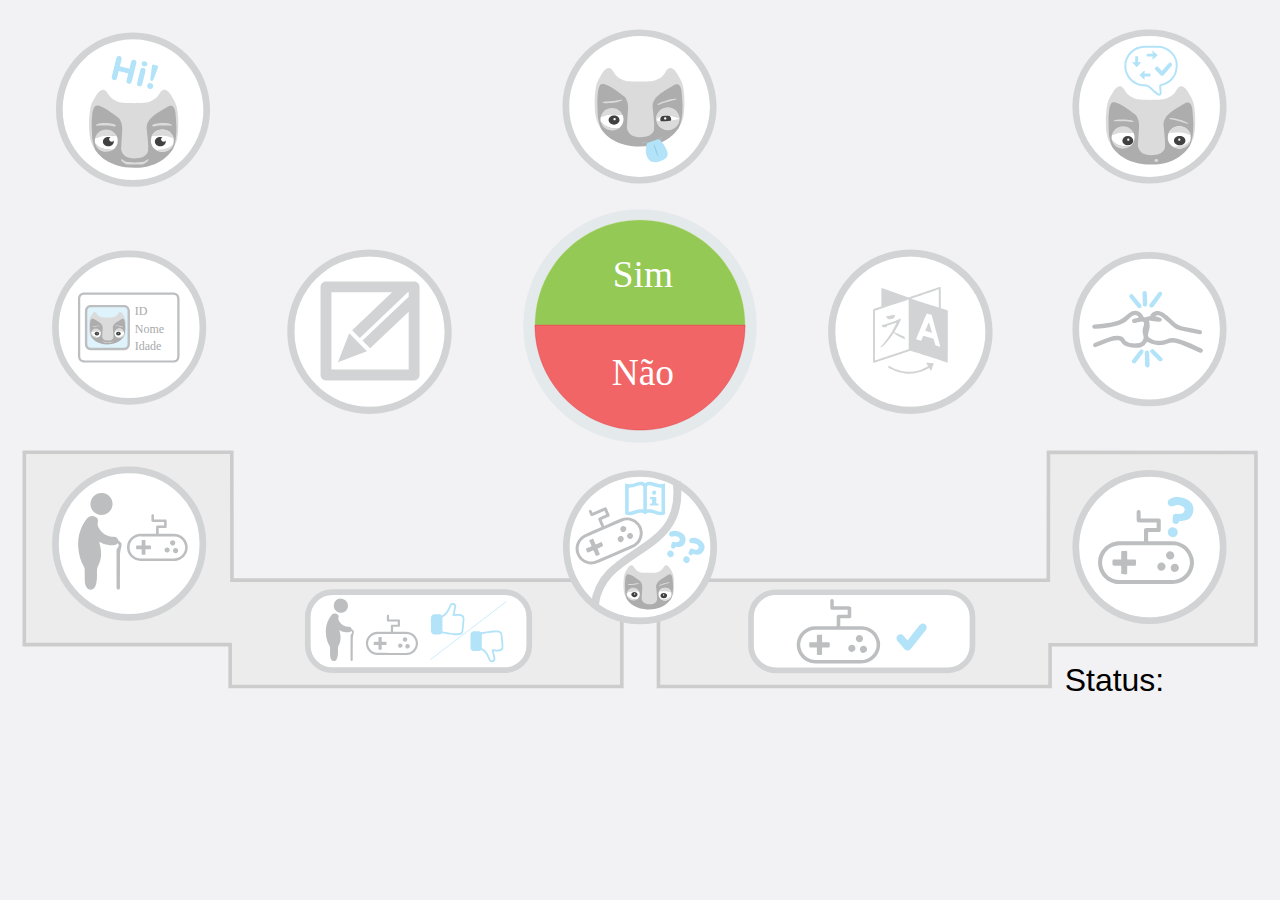
==== commit 98b2f4d4: "Big update on web interface. Added multilanguage support. Corrected layout issues. Button names are " ====
--- a/vizzy_web_woz/index.html
+++ b/vizzy_web_woz/index.html
@@ -1,9 +1,16 @@
-<!DOCTYPE html>
+﻿<!DOCTYPE html>
 <html lang="en" class="no-js">
 <head>
   <title>Vizzy of Oz</title>
   <link rel="stylesheet" href="css/interfaceLayout.css">
 	<meta http-equiv="Content-Type" content="text/html; charset=utf-8">
+  <script type="text/javascript" src="js/lang_pt.js"></script>
+  <script type="text/javascript" src="js/lang_us.js"></script>
+  <script type="text/javascript" src="js/lang_fr.js"></script>
+  <script type="text/javascript" src="js/lang_ger.js"></script>
+  <script type="text/javascript" src="js/lang_ita.js"></script>
+  <script type="text/javascript" src="js/lang_nl.js"></script>
+  <script type="text/javascript" src="js/lang_spa.js"></script>
 	<script type="text/javascript" src="roslibjs/eventemitter2.js"></script>
 	<script type="text/javascript" src="roslibjs/roslib.js"></script>
 </head>
@@ -17,6 +24,7 @@
 
 <svg
    width="100%"
+   style="z-index: -1"
    viewBox="0 0 1919.9999 1080.0004"
    id="full_panel"
    class="full_panel">
@@ -39,11 +47,43 @@
        id="path7126" />
     <text
        y="1732.1743"
-       x="3275.2358"
+       x="3430"
        style="font-size:179.8692627px;font-family:GothamRounded-Bold;fill:#ffffff"
-       font-size="54.3647"
-       id="text7132">Yes</text>
-  </g>
+       id="yes_text">Yes</text>
+  </g>
+
+    <g
+     id="btn_custom"
+     transform="translate(-1577.0596,82.105722)"
+     class="group_button"
+     onclick="expand(this)"
+     >
+    <g
+       transform="matrix(0.4421566,0,0,0.4421566,1999.751,283.83667)"
+       id="g630">
+      <path
+         style="fill:#ffffff"
+         inkscape:connector-curvature="0"
+         d="m 42.915,297.635 c 0,-140.677 114.046,-254.72 254.726,-254.72 140.685,0 254.724,114.042 254.724,254.72 0,140.684 -114.039,254.729 -254.724,254.729 -140.68,0 -254.726,-114.046 -254.726,-254.729 z"
+         id="path626" />
+      <path
+         style="fill:#d1d3d4"
+         inkscape:connector-curvature="0"
+         d="m 297.641,576.488 c -153.759,0 -278.85,-125.092 -278.85,-278.854 0,-153.754 125.09,-278.844 278.85,-278.844 153.76,0 278.848,125.089 278.848,278.844 C 576.488,451.396 451.4,576.488 297.641,576.488 Z m 0,-533.573 c -140.456,0 -254.726,114.267 -254.726,254.72 0,140.46 114.27,254.729 254.726,254.729 140.454,0 254.724,-114.27 254.724,-254.729 C 552.364,157.182 438.095,42.915 297.641,42.915 Z"
+         id="path628" />
+    </g>
+    <g
+       style="fill:#d1d3d4;fill-opacity:1"
+       id="g4"
+       transform="matrix(5.434598,0,0,5.434598,2057.8708,339.79038)">
+      <path
+         style="fill:#d1d3d4;fill-opacity:1"
+         id="path2-4"
+         d="m 7.92,14.371 4.887,4.944 -8.004,3.021 z M 27.332,5.538 v 20.336 c 0,0.829 -0.672,1.5 -1.5,1.5 H 1.5 C 0.672,27.374 0,26.703 0,25.874 V 1.542 c 0,-0.829 0.672,-1.5 1.5,-1.5 h 24.332 c 0.828,0 1.5,0.671 1.5,1.5 v 3.831 l 0.084,0.085 z m -3,2.852 L 13.684,18.513 11.582,16.382 24.332,4.261 V 3.042 H 24.081 L 10.84,15.63 8.736,13.503 19.74,3.042 H 3 v 21.332 h 21.332 z"
+         inkscape:connector-curvature="0" />
+    </g>
+  </g>
+
     <g
      transform="matrix(0.40205569,0,0,0.40205569,79.902042,44.882808)"
      id="btn_social"
@@ -528,6 +568,604 @@
        d="m 639.50048,995.14719 113.82695,-86.9224"
        style="fill:#b2e3f8;fill-opacity:1;fill-rule:evenodd;stroke:#b2e3f8;stroke-width:1px;stroke-linecap:butt;stroke-linejoin:miter;stroke-opacity:1" />
   </g>
+
+  <g
+     id="btn_language"
+     transform="matrix(1.0666666,0,0,1.0666666,902.45027,1010.9774)"
+     onclick="expand(this)"
+     class="group_button">
+    <g
+       id="btn_joking-5"
+       transform="matrix(0.41452184,0,0,0.41452184,310.79183,-604.72079)">
+      <path
+         id="path5-3-7"
+         d="m 42.915,297.635 c 0,-140.677 114.046,-254.72 254.726,-254.72 140.685,0 254.724,114.042 254.724,254.72 0,140.684 -114.039,254.729 -254.724,254.729 -140.68,0 -254.726,-114.046 -254.726,-254.729 z"
+         inkscape:connector-curvature="0"
+         style="fill:#ffffff" />
+      <path
+         id="path7-6-9"
+         d="m 297.641,576.488 c -153.759,0 -278.85,-125.092 -278.85,-278.854 0,-153.754 125.09,-278.844 278.85,-278.844 153.76,0 278.848,125.089 278.848,278.844 C 576.488,451.396 451.4,576.488 297.641,576.488 Z m 0,-533.573 c -140.456,0 -254.726,114.267 -254.726,254.72 0,140.46 114.27,254.729 254.726,254.729 140.454,0 254.724,-114.27 254.724,-254.729 C 552.364,157.182 438.095,42.915 297.641,42.915 Z"
+         inkscape:connector-curvature="0"
+         style="fill:#d1d3d4" />
+    </g>
+    <path
+       inkscape:connector-curvature="0"
+       id="path73-3"
+       d="m 426.98695,-422.60097 c -6.45913,-0.74284 -13.4249,-2.82726 -19.27718,-5.76846 -4.37787,-2.2002 -5.33489,-3.06169 -4.61751,-4.15656 0.52487,-0.80105 1.05448,-0.78222 2.64591,0.0941 2.77181,1.52624 6.75476,3.38756 9.08456,4.2454 2.92,1.07515 7.68083,2.2916 10.88139,2.78031 3.39439,0.51831 10.44592,0.51925 13.72886,0.002 2.9839,-0.47029 7.12294,-1.52704 9.69019,-2.47401 2.23799,-0.82553 7.58552,-3.38755 9.07436,-4.34756 l 0.96789,-0.6241 -1.44358,-2.35817 c -0.79397,-1.297 -1.39717,-2.40459 -1.34045,-2.46131 0.10765,-0.10764 10.496,0.66389 10.62092,0.78881 0.0736,0.0736 -3.50903,10.54003 -3.65924,10.69025 -0.0912,0.0913 -0.61753,-0.71517 -1.85914,-2.8488 -0.43816,-0.75295 -0.86039,-1.37075 -0.9383,-1.37289 -0.0779,-0.002 -0.71018,0.32931 -1.40506,0.73657 -2.62166,1.53651 -7.51311,3.74022 -10.51312,4.73639 -7.02666,2.33324 -14.58383,3.14978 -21.6405,2.33823 z m -44.87463,-15.40449 -0.44223,-0.47074 v -36.91423 c 0,-30.8026 0.0458,-36.97685 0.27661,-37.29251 0.178,-0.24344 2.26247,-1.04395 5.84747,-2.24565 l 5.57087,-1.86737 0.0524,-12.96913 c 0.05,-12.39402 0.0687,-12.96488 0.41996,-12.87301 0.20218,0.0529 8.73409,3.04977 18.9598,6.65978 l 18.59221,6.56365 2.44553,-0.82467 c 1.34504,-0.45357 11.04894,-3.74805 21.56423,-7.32108 10.51528,-3.57303 19.39928,-6.558 19.74221,-6.63327 0.47015,-0.10319 0.75749,-0.0315 1.16816,0.29155 l 0.54463,0.42841 0.0522,14.54948 0.0522,14.54948 4.93108,1.55551 4.93107,1.55551 0.001,36.77482 c 6.1e-4,20.22615 -0.0675,36.73383 -0.1514,36.68374 -0.0839,-0.0501 -3.0356,-1.00837 -6.55934,-2.12949 -3.52374,-1.12112 -14.59835,-4.64889 -24.61024,-7.8395 -10.0119,-3.19061 -18.91682,-6.02763 -19.78872,-6.30448 l -1.58527,-0.50337 -2.17745,0.76358 c -7.83373,2.74705 -48.6685,16.28373 -49.12161,16.28373 -0.15031,0 -0.4723,-0.21183 -0.71553,-0.47074 z m 26.30361,-10.78231 23.3899,-7.79807 0.0514,-35.01695 c 0.0283,-19.25932 -0.009,-35.01694 -0.0833,-35.01694 -0.0741,0 -10.78286,3.53073 -23.79726,7.84608 l -23.66254,7.84608 v 35.083 c 0,33.32026 0.0179,35.07728 0.35593,34.96894 0.19576,-0.0627 10.88139,-3.6232 23.74583,-7.91214 z m -15.43454,-12.1877 c 2.10376,-2.17118 4.79749,-5.41041 7.23066,-8.69494 3.27741,-4.42417 6.90519,-9.62702 7.95396,-11.40732 0.86431,-1.46718 4.14181,-7.81506 5.70278,-11.04518 l 0.77487,-1.60345 -0.80192,0.12823 c -0.44106,0.0705 -2.07112,0.53606 -3.62234,1.03451 -1.55123,0.49845 -4.05602,1.23977 -5.56619,1.64737 -1.51017,0.40761 -2.86018,0.83535 -3.00001,0.95055 -0.13983,0.1152 -0.25424,0.47702 -0.25424,0.80407 0,0.5186 -0.13651,0.65818 -1.0678,1.09176 -1.26162,0.58737 -3.851,0.70378 -4.78977,0.21534 -0.95601,-0.49741 -1.51613,-1.25814 -1.54217,-2.09448 l -0.024,-0.77146 1.47859,-0.24516 c 2.17034,-0.35986 3.92069,-0.87497 11.02992,-3.24602 4.45375,-1.48539 6.96647,-2.43836 8.24275,-3.12612 1.4671,-0.79058 5.3207,-2.43443 5.70695,-2.43443 0.0463,0 0.0842,0.53141 0.0842,1.1809 0,1.09359 -0.16383,1.51087 -2.21606,5.64408 -1.85276,3.7315 -3.40331,6.4767 -6.55233,11.60067 l -0.38655,0.62898 3.50967,1.54019 c 1.93032,0.84711 5.11137,2.20086 7.06901,3.00834 1.95763,0.80749 3.62765,1.57035 3.71114,1.69525 0.2419,0.36185 0.56342,1.56906 0.69698,2.61693 0.11701,0.91807 0.099,0.96591 -0.36283,0.96211 -0.74903,-0.006 -4.32496,-1.60619 -7.07618,-3.1662 -1.36387,-0.77335 -3.68818,-2.3416 -5.16513,-3.48501 -1.47696,-1.1434 -2.78315,-2.08154 -2.90266,-2.08475 -0.11951,-0.003 -0.85172,0.93218 -1.62712,2.07863 -4.74049,7.0089 -12.75187,16.43327 -14.82086,17.43485 -0.46917,0.22712 -1.25625,0.41295 -1.74906,0.41295 h -0.89601 z m 10.14639,-38.14964 c -1.22811,-0.58674 -2.25118,-1.71085 -2.73572,-3.00591 -0.23712,-0.63377 -0.39897,-1.18447 -0.35966,-1.22378 0.0393,-0.0393 0.38514,0.0185 0.76852,0.12845 1.2373,0.35485 2.28978,0.2177 5.59362,-0.72892 4.11264,-1.17835 5.13356,-1.30779 5.66547,-0.7183 0.60805,0.67387 0.52495,2.05456 -0.17921,2.97776 -1.19098,1.56146 -3.75804,2.72842 -6.31233,2.86951 -1.31286,0.0725 -1.78426,0.0148 -2.44069,-0.29881 z m 67.38668,17.7089 c -3.22699,-11.60597 -6.01088,-21.66027 -6.18643,-22.34291 l -0.31917,-1.24114 -3.28792,-0.96955 c -1.80835,-0.53326 -3.35921,-0.98152 -3.44635,-0.99615 -0.0871,-0.0146 -1.16779,2.4446 -2.40143,5.46495 -2.7589,6.75466 -12.40743,30.4269 -12.52361,30.72611 -0.0667,0.17168 3.3266,1.31354 6.65466,2.23934 0.24315,0.0676 0.6695,-0.76452 1.83052,-3.57281 0.83245,-2.01355 1.60506,-3.66296 1.71693,-3.66536 0.28519,-0.006 14.00252,4.11366 14.17474,4.25717 0.0774,0.0645 0.69439,2.12242 1.371,4.57309 0.67661,2.45067 1.27371,4.49926 1.32688,4.55244 0.13963,0.13962 6.25266,2.03528 6.63566,2.05772 0.25509,0.0149 -0.89413,-4.35416 -5.54548,-21.0829 z m -10.84413,0.15441 c -3.20823,-0.98836 -4.45587,-1.4571 -4.40844,-1.65628 0.11235,-0.47175 4.75711,-11.65761 4.91215,-11.8298 0.0803,-0.0892 0.76895,2.06167 1.53034,4.77967 0.7614,2.718 1.72218,6.10877 2.13508,7.53505 0.4386,1.51505 0.65816,2.58421 0.52809,2.57153 -0.12245,-0.0119 -2.2362,-0.64201 -4.69722,-1.40017 z m 14.47653,-59.72894 c -0.0379,-0.0379 -1.80048,0.51851 -3.9168,1.2365 -2.11632,0.71799 -8.60719,2.92254 -14.42415,4.89901 -5.81697,1.97646 -12.85542,4.36203 -15.64101,5.30125 -2.78558,0.93923 -5.0899,1.73288 -5.1207,1.76368 -0.0308,0.0308 8.74665,2.85624 19.50543,6.27875 l 19.56142,6.22274 0.0524,-12.81649 c 0.0288,-7.04908 0.0214,-12.84753 -0.0165,-12.88544 z"
+       style="fill:#d1d3d4;fill-opacity:1;stroke-width:0.20339043" />
+  </g>
+  <g
+     id="btn_language_pt_PT"
+     onClick="setLanguage('por-PRT')"
+     class="btn_language_joint"
+     transform="translate(-704.58991,142.43095)">
+    <path
+       style="fill:#fafdfe;stroke:#d4e2f4;stroke-width:7.20236874;stroke-miterlimit:4;stroke-dasharray:none;stroke-opacity:1"
+       inkscape:connector-curvature="0"
+       d="m 2068.5722,84.965061 c 31.8951,-0.7912 58.3919,24.432729 59.1801,56.320129 0.7897,31.8981 -24.4266,58.38888 -56.3278,59.18009 -31.892,0.78661 -58.3828,-24.4312 -59.1694,-56.32627 -0.7943,-31.89197 24.4221,-58.382749 56.3171,-59.173949 z"
+       id="path4048" />
+    <g
+       transform="matrix(0.38372039,0,0,0.380154,1811.7725,229.40189)"
+       id="g1757">
+      <path
+         inkscape:connector-curvature="0"
+         style="fill:#006600;stroke-width:0.9375"
+         d="m 663.04462,-367.70256 c -2.62594,0.18523 -5.28169,0.26615 -7.86441,0.59326 -4.69987,0.59527 -9.32578,1.42179 -13.86468,2.46826 -4.539,1.04648 -8.99157,2.313 -13.34653,3.78662 -4.35507,1.47363 -8.61244,3.15503 -12.76069,5.03174 -4.14825,1.87672 -8.18653,3.9497 -12.1051,6.20545 -3.91847,2.25575 -7.71778,4.69517 -11.38368,7.3059 -3.66582,2.61075 -7.1986,5.39147 -10.58897,8.33313 -3.39029,2.94167 -6.63835,6.04407 -9.73022,9.29261 -3.09188,3.24854 -6.02766,6.64381 -8.79825,10.17517 -2.7705,3.53136 -5.37403,7.19803 -7.80028,10.98816 -2.42625,3.79012 -4.6755,7.70307 -6.73463,11.72791 -2.05903,4.02484 -3.9285,8.16258 -5.59753,12.39807 -1.66894,4.23549 -3.13669,8.56924 -4.39266,12.99133 -1.25597,4.4221 -2.30006,8.9322 -3.12009,13.51685 -0.82013,4.58464 -1.41675,9.24414 -1.77797,13.96728 -0.36131,4.72314 -0.48675,9.50874 -0.36619,14.34632 0.11925,4.83804 0.48197,9.61336 1.07663,14.31335 0.59465,4.69999 1.4205,9.32572 2.46637,13.86475 1.04597,4.53902 2.31169,8.9914 3.78488,13.34656 1.47309,4.35516 3.15356,8.61222 5.02987,12.76062 1.87631,4.14839 3.94819,8.18821 6.20363,12.10693 2.25544,3.91872 4.69537,7.71752 7.30584,11.38367 2.61047,3.66614 5.39175,7.20016 8.33316,10.59082 2.9415,3.39066 6.04237,6.63794 9.29081,9.73022 3.24834,3.09228 6.64388,6.02906 10.17516,8.80005 3.53119,2.771 7.19812,5.37532 10.98815,7.80213 3.79004,2.4268 7.70316,4.67674 11.72794,6.73645 4.02469,2.0597 8.16075,3.929653 12.39619,5.599362 4.23544,1.66971 8.57109,3.137724 12.99319,4.394532 4.42209,1.256808 8.93034,2.302776 13.515,3.123779 4.58465,0.821003 9.246,1.417492 13.96912,1.779786 0.32128,0.02465 0.6541,0.0032 0.97594,0.02563 z"
+         id="path1547" />
+      <path
+         inkscape:connector-curvature="0"
+         style="fill:#ff0000;stroke-width:0.9375"
+         d="m 662.29387,-88.235999 c 4.65094,0.349339 9.35953,0.481826 14.1211,0.364381 4.839,-0.120016 9.61443,-0.483215 14.31525,-1.078492 4.70071,-0.595276 9.3269,-1.421772 13.86656,-2.468261 4.53966,-1.04649 8.99269,-2.312967 13.34841,-3.786622 4.35562,-1.473655 8.61365,-3.154964 12.76237,-5.031737 4.14881,-1.87677 8.18794,-3.9496 12.10697,-6.20545 3.91903,-2.25584 7.71731,-4.69504 11.38369,-7.3059 3.66628,-2.61087 7.20187,-5.39312 10.59262,-8.33496 3.39075,-2.94185 6.63797,-6.042 9.73022,-9.29078 3.09225,-3.24877 6.02916,-6.64534 8.80003,-10.177 2.77097,-3.53166 5.37554,-7.1995 7.80216,-10.98999 2.42663,-3.79049 4.67513,-7.70446 6.73463,-11.72974 2.0595,-4.02527 3.9299,-8.16205 5.59931,-12.39807 1.6695,-4.23602 3.13809,-8.57045 4.39462,-12.99316 1.25644,-4.42271 2.30128,-8.93332 3.12188,-13.51868 0.82059,-4.58536 1.41609,-9.24516 1.77797,-13.96912 0.36187,-4.72395 0.48965,-9.51147 0.36984,-14.34997 -0.11953,-4.83689 -0.48347,-9.61062 -1.07841,-14.30969 -0.59503,-4.69907 -1.422,-9.32459 -2.46834,-13.86292 -1.04625,-4.53833 -2.31112,-8.99008 -3.78478,-13.34473 -1.47356,-4.35465 -3.15488,-8.61074 -5.03175,-12.75879 -1.87678,-4.14804 -3.94941,-8.18843 -6.20541,-12.10693 -2.256,-3.9185 -4.69481,-7.71581 -7.30593,-11.38184 -2.61104,-3.66603 -5.39466,-7.2002 -8.33672,-10.59081 -2.94207,-3.39062 -6.0436,-6.63796 -9.29269,-9.73023 -3.249,-3.09228 -6.6451,-6.02905 -10.17694,-8.80005 -3.53194,-2.77101 -7.19934,-5.37533 -10.99003,-7.80212 -3.79069,-2.42681 -7.70428,-4.6768 -11.72972,-6.73646 -4.02544,-2.05966 -8.16197,-3.92977 -12.39806,-5.59936 -4.2361,-1.6696 -8.57232,-3.13794 -12.99497,-4.39454 -4.42266,-1.25658 -8.93166,-2.30129 -13.51688,-3.12195 -4.58522,-0.82065 -9.24544,-1.41799 -13.96912,-1.77977 -4.72369,-0.3618 -9.51197,-0.48807 -14.34994,-0.36805 -2.43328,0.0604 -4.79813,0.35991 -7.19794,0.54199 z"
+         id="path1542" />
+      <circle
+         r="71.983559"
+         cy="-236.64417"
+         cx="663.49243"
+         id="path1623"
+         style="fill:#ffff00;fill-opacity:1;stroke:#ffff00;stroke-width:1.15535891;stroke-miterlimit:4;stroke-dasharray:none;stroke-opacity:1" />
+      <path
+         inkscape:connector-curvature="0"
+         style="fill:#ffffff;stroke-width:0.59062719"
+         d="m 703.01692,-239.32117 a 40.635153,40.635153 0 0 1 -40.63515,40.63515 40.635153,40.635153 0 0 1 -40.63516,-40.63515 40.635153,40.635153 0 0 1 40.63516,-40.63516 40.635153,40.635153 0 0 1 40.63515,40.63516 z"
+         id="circle18" />
+      <path
+         inkscape:connector-curvature="0"
+         style="fill:#c60606;stroke-width:0.9375"
+         d="m 619.54467,-225.90825 v 0 c 0,11.25 4.5,21.75 12.75,30 7.5,7.5 18,12.75 30,12.75 11.25,0 22.50001,-4.5 30.00001,-12 7.5,-7.5 12.75,-18 12.75,-30 v 0 -57.00001 h -84.75001 l -0.75,56.25001 m 67.50001,-39.75 v 36 3.75 0 c 0,0.75 0,2.25 0,3 -0.75,6 -3,10.5 -7.5,14.25 -4.50001,4.5 -11.25001,7.5 -18.00001,7.5 -6.75,0 -12.75,-3 -18,-7.5 -4.5,-4.5 -7.5,-11.25 -7.5,-18 v -39.75 l 51.00001,0.75"
+         id="path22" />
+      <path
+         id="path26"
+         d="m 657.04467,-232.65825 v 0 0 c 0,1.5 0.75,3 1.5,4.5 0.75,0.75 2.25,1.5 3.75,1.5 1.5,0 3,-0.75 3.75,-1.5 0.75001,-0.75 1.50001,-2.25 1.50001,-4.5 v -8.25 h -11.25001 z"
+         style="fill:#1477ef;stroke-width:0.93750006"
+         inkscape:connector-curvature="0" />
+      <path
+         id="path28"
+         d="m 657.04467,-213.15825 v 0 0 c 0,1.5 0.75,3 1.5,4.5 0.75,0.75 2.25,1.5 3.75,1.5 1.5,0 3,-0.75 3.75,-1.5 1.50001,-1.5 1.50001,-3 1.50001,-4.5 v -8.25 h -11.25001 z"
+         style="fill:#1477ef;stroke-width:0.93750006"
+         inkscape:connector-curvature="0" />
+      <path
+         id="path30"
+         d="m 641.29467,-232.65825 v 0 c 0,1.5 0.75,3 1.5,4.5 0.75,0.75 2.25,1.5 3.75,1.5 1.5,0 3,-0.75 3.75,-1.5 0.75,-0.75 1.5,-2.25 1.5,-4.5 v -8.25 h -11.25 z"
+         style="fill:#1477ef;stroke-width:0.93750006"
+         inkscape:connector-curvature="0" />
+      <path
+         inkscape:connector-curvature="0"
+         style="fill:#1477ef;fill-opacity:1;stroke-width:0.9375"
+         d="m 683.29468,-232.65825 v -8.25 h -11.25001 v 8.25 0 0 c 0,1.5 0.75,3 1.5,4.5 0.75,0.75 2.25,1.5 3.75001,1.5 1.5,0 3,-0.75 3.75,-1.5 0.75,-0.75 2.25,-2.25 2.25,-4.5 z"
+         id="path34" />
+      <path
+         inkscape:connector-curvature="0"
+         style="fill:#1477ef;fill-opacity:1;stroke-width:0.9375"
+         d="m 658.54467,-247.65825 c 0.75,0.75 2.25,1.5 3.75,1.5 1.5,0 3,-0.75 3.75,-1.5 0.75,-0.75 1.5,-2.25 1.5,-4.5 v -8.25 h -11.25 v 8.25 0 0 c 0.75,2.25 1.5,3.75 2.25,4.5 z"
+         id="path36" />
+      <path
+         id="path38"
+         d="m 621.79467,-267.15825 h 12.75 c 0,0 0.75,0 0.75,-0.75 0,0 0,-0.75 -0.75,-0.75 h -3 v 0 h 3 v 0 0 l -0.75,-4.5 v 0 0 c 0,0 0.75,0 0.75,-0.75 0,0 0,-0.75 -0.75,-0.75 v 0 h -11.25 c 0,0 -0.75,0 -0.75,0.75 0,0 0,0.75 0.75,0.75 v 0 4.5 0 0 h 3 v 0 h -3 c -0.75,0 -0.75,0.75 -0.75,1.5 z m 4.5,-4.5 c -0.75,0.75 -0.75,1.5 -0.75,2.25 0,-0.75 0.75,-1.5 0.75,-2.25 z"
+         style="fill:#ffe600;fill-opacity:1;stroke-width:0.93750006"
+         inkscape:connector-curvature="0" />
+      <path
+         id="path40"
+         d="m 627.04467,-279.90825 h 3 c 0,0 0.75,0 0.75,-0.75 v -1.5 0 0 h -0.75 v 0.75 h -0.75 v -0.75 0 0 h -0.75 v 0 0 0.75 h -0.75 v -0.75 h -0.75 v 0 0 0 0 0 2.25 c -0.75,0 -0.75,0 0,0 z"
+         style="fill:#ffe600;fill-opacity:1;stroke-width:0.93750006"
+         inkscape:connector-curvature="0" />
+      <path
+         id="path42"
+         d="m 668.29468,-268.65825 h -3.00001 v 0 h 3.00001 v 0 0 l -0.75,-4.5 v 0 0 c 0,0 0.75,0 0.75,-0.75 0,0 0,-0.75 -0.75,-0.75 v 0 h -11.25001 c 0,0 -0.75,0 -0.75,0.75 0,0 0,0.75 0.75,0.75 v 0 l -0.75,4.5 v 0 0 h 3 v 0 h -3 c 0,0 -0.75,0 -0.75,0.75 0,0 0,0.75 0.75,0.75 h 12.75001 c 0.75,0 0.75,0 0,-1.5 0.75,0.75 0.75,0 0,0 z m -9.00001,-0.75 c 0,-0.75 0.75,-1.5 0.75,-2.25 0,0.75 -0.75,1.5 -0.75,2.25 z"
+         style="fill:#ffe600;fill-opacity:1;stroke-width:0.93750006"
+         inkscape:connector-curvature="0" />
+      <path
+         id="path44"
+         d="m 622.54467,-273.90825 h 12 c 0,0 0.75,0 0.75,-0.75 v 0 0 c 0,0 0,-0.75 -0.75,-0.75 h -12 c -0.75,0.75 -0.75,0.75 0,1.5 v 0 0 c -0.75,0 -0.75,0 0,0 z"
+         style="fill:#ffe600;fill-opacity:1;stroke-width:0.93750006"
+         inkscape:connector-curvature="0" />
+      <path
+         inkscape:connector-curvature="0"
+         id="polygon46"
+         d="m 627.04467,-274.65825 v 0 h 3 v 0 -5.25 h -3 v 4.5 z"
+         style="fill:#ffe600;fill-opacity:1;stroke-width:0.93750006" />
+      <path
+         inkscape:connector-curvature="0"
+         id="polygon48"
+         d="m 633.79467,-277.65825 v 0 h -3 v 3 h 3 z"
+         style="fill:#ffe600;fill-opacity:1;stroke-width:0.93750006" />
+      <path
+         id="path50"
+         d="m 631.54467,-279.15825 h -1.5 v 0 0 1.5 0 c 0,0 0,0.75 0.75,0.75 h 3 c 0,0 0.75,0 0.75,-0.75 v 0 0 -1.5 h -0.75 v 0 0 0 h -0.75 v 0 z"
+         style="fill:#ffe600;fill-opacity:1;stroke-width:0.93750006"
+         inkscape:connector-curvature="0" />
+      <path
+         id="path52"
+         d="m 622.54467,-277.65825 v 0 0 h 3.75 c 0,0 0.75,0 0.75,-0.75 v -0.75 h -0.75 v 0 h -0.75 v 0 0 h -0.75 v 0 0 h -0.75 v 0 h -1.5 v 0 0 z"
+         style="fill:#ffe600;fill-opacity:1;stroke-width:0.93750006"
+         inkscape:connector-curvature="0" />
+      <path
+         inkscape:connector-curvature="0"
+         id="polygon54"
+         d="m 623.29467,-274.65825 h 3 l -0.75,-3 h -2.25 z"
+         style="fill:#ffe600;fill-opacity:1;stroke-width:0.93750006" />
+      <path
+         id="path56"
+         d="m 656.29467,-273.90825 h 12.00001 c 0,0 0.75,0 0.75,-0.75 v 0 0 c 0,0 0,-0.75 -0.75,-0.75 h -12.00001 c 0,0.75 -0.75,0.75 0,1.5 v 0 0 c -0.75,0 0,0 0,0 z"
+         style="fill:#ffe600;fill-opacity:1;stroke-width:0.93750006"
+         inkscape:connector-curvature="0" />
+      <path
+         id="path58"
+         d="m 660.79467,-279.90825 h 3 c 0,0 0.75,0 0.75,-0.75 v -1.5 0 0 h -0.75 v 0.75 h -0.75 v -0.75 0 0 h -0.75 v 0 0 0.75 h -0.75 v -0.75 h -1.5 v 0 0 0 0 0 l 0.75,2.25 c -0.75,0 0,0 0,0 z"
+         style="fill:#ffe600;fill-opacity:1;stroke-width:0.93750006"
+         inkscape:connector-curvature="0" />
+      <path
+         inkscape:connector-curvature="0"
+         id="polygon60"
+         d="m 663.79467,-274.65825 v -5.25 h -3 v 5.25 z"
+         style="fill:#ffe600;fill-opacity:1;stroke-width:0.93750006" />
+      <path
+         inkscape:connector-curvature="0"
+         id="polygon62"
+         d="m 667.54468,-277.65825 v 0 h -3.00001 v 3 h 3.00001 z"
+         style="fill:#ffe600;fill-opacity:1;stroke-width:0.93750006" />
+      <path
+         id="path64"
+         d="m 665.29467,-279.15825 h -0.75 v 0 0 1.5 0 c 0,0 0,0.75 0.75,0.75 h 2.25001 c 0,0 0.75,0 0.75,-0.75 v 0 0 -1.5 h -0.75 v 0 0 0 h -0.75 v 0 z"
+         style="fill:#ffe600;fill-opacity:1;stroke-width:0.93750006"
+         inkscape:connector-curvature="0" />
+      <path
+         id="path66"
+         d="m 657.04467,-277.65825 h 3 c 0,0 0.75,0 0.75,-0.75 v -0.75 h -0.75 v 0 h -0.75 v 0 0 h -0.75 v 0 0 h -0.75 v 0 h -0.75 v 0 1.5 c -0.75,0 -0.75,0 0,0 z"
+         style="fill:#ffe600;fill-opacity:1;stroke-width:0.93750006"
+         inkscape:connector-curvature="0" />
+      <path
+         inkscape:connector-curvature="0"
+         id="polygon68"
+         d="m 657.04467,-274.65825 h 3 v -3 h -3 z"
+         style="fill:#ffe600;fill-opacity:1;stroke-width:0.93750006" />
+      <path
+         id="path72"
+         d="m 689.29468,-267.15825 h 12.75 c 0,0 0.75,0 0.75,-0.75 0,0 0,-0.75 -0.75,-0.75 h -3 v 0 h 3 v 0 0 l -0.75,-4.5 v 0 0 c 0,0 0.75,0 0.75,-0.75 0,0 0,-0.75 -0.75,-0.75 v 0 h -11.25 c 0,0 -0.75,0 -0.75,0.75 0,0 0,0.75 0.75,0.75 v 0 4.5 0 0 h 3 v 0 h -3 c -0.75,0 -0.75,0.75 -0.75,1.5 z m 4.5,-4.5 c -0.75,0.75 -0.75,1.5 -0.75,2.25 0,-0.75 0.75,-1.5 0.75,-2.25 z"
+         style="fill:#ffe600;stroke-width:0.93750006"
+         inkscape:connector-curvature="0" />
+      <path
+         id="path74"
+         d="m 690.04468,-273.90825 h 12 c 0,0 0.75,0 0.75,-0.75 v 0 0 c 0,0 0,-0.75 -0.75,-0.75 h -12 c -0.75,0.75 -0.75,0.75 0,1.5 v 0 0 c -0.75,0 -0.75,0 0,0 z"
+         style="fill:#ffe600;stroke-width:0.93750006"
+         inkscape:connector-curvature="0" />
+      <path
+         id="path76"
+         d="m 694.54468,-279.90825 h 3 c 0,0 0.75,0 0.75,-0.75 v -1.5 0 0 h -0.75 v 0.75 h -0.75 v -0.75 0 0 h -0.75 v 0 0 0.75 h -0.75 v -0.75 h -0.75 v 0 0 0 0 0 2.25 c -0.75,0 -0.75,0 0,0 z"
+         style="fill:#ffe600;stroke-width:0.93750006"
+         inkscape:connector-curvature="0" />
+      <path
+         inkscape:connector-curvature="0"
+         id="polygon78"
+         d="m 697.54468,-274.65825 v -5.25 h -3 v 5.25 z"
+         style="fill:#ffe600;stroke-width:0.93750006" />
+      <path
+         inkscape:connector-curvature="0"
+         id="polygon80"
+         d="m 701.29468,-277.65825 v 0 h -3 v 3 h 3 z"
+         style="fill:#ffe600;stroke-width:0.93750006" />
+      <path
+         id="path82"
+         d="m 698.29468,-279.15825 h -0.75 v 0 0 1.5 0 c 0,0 0,0.75 0.75,0.75 h 3 c 0,0 0.75,0 0.75,-0.75 v 0 0 -1.5 h -0.75 v 0 0 0 h -0.75 v 0 z"
+         style="fill:#ffe600;stroke-width:0.93750006"
+         inkscape:connector-curvature="0" />
+      <path
+         id="path84"
+         d="m 690.04468,-277.65825 v 0 0 h 3.75 c 0,0 0.75,0 0.75,-0.75 v -1.5 h -0.75 v 0.75 h -0.75 v 0 0 h -0.75 v 0 0 h -0.75 v 0 h -1.5 v 0 0 z"
+         style="fill:#ffe600;stroke-width:0.93750006"
+         inkscape:connector-curvature="0" />
+      <path
+         inkscape:connector-curvature="0"
+         id="polygon86"
+         d="m 690.79468,-277.65825 -0.75,3 h 3 v -3 z"
+         style="fill:#ffe600;stroke-width:0.93750006" />
+      <path
+         id="path90"
+         d="m 635.29467,-233.40825 c 0,0 0,-0.75 0,0 l -3.75,-0.75 v 0 l 3.75,0.75 v 0 0 l -1.5,-5.25 v 0 0 c 0,0 0.75,0 0.75,-0.75 0,-0.75 0,-0.75 -0.75,-0.75 v 0 h -11.25 c 0,0 -0.75,0 -0.75,0.75 0,0.75 0,0.75 0.75,0.75 v 0 4.5 0 0 h 3 v 0 h -3 c 0,0 -0.75,0 -0.75,0.75 0,0 0,0.75 0.75,0.75 l 12.75,-0.75 c 0,0.75 0,0 0,0 z m -9.75,-1.5 c 0,-0.75 0.75,-1.5 0.75,-2.25 0,0.75 -0.75,1.5 -0.75,2.25 z"
+         style="fill:#ffe600;fill-opacity:1;stroke-width:0.93750006"
+         inkscape:connector-curvature="0" />
+      <path
+         id="path92"
+         d="m 634.54467,-240.90825 h -12 c 0,0 -0.75,0 -0.75,0.75 v 0 0 c 0,0 0,0.75 0.75,0.75 h 12 c 0,0 0,-0.75 0,-1.5 v 0 0 c 0,0.75 0,0 0,0 z"
+         style="fill:#ffe600;fill-opacity:1;stroke-width:0.93750006"
+         inkscape:connector-curvature="0" />
+      <path
+         id="path94"
+         d="m 626.29467,-247.65825 v 0 0 0 0 0 1.5 c 0,0 0,0.75 0.75,0.75 h 3 c 0,0 0.75,0 0.75,-0.75 v -1.5 0 0 h -0.75 v 0.75 h -0.75 v -0.75 0 0 h -0.75 v 0 0 0.75 h -0.75 v -0.75 z"
+         style="fill:#ffe600;fill-opacity:1;stroke-width:0.93750006"
+         inkscape:connector-curvature="0" />
+      <path
+         inkscape:connector-curvature="0"
+         id="polygon96"
+         d="m 627.04467,-240.90825 v 0 h 3 v 0 -4.5 h -3 z"
+         style="fill:#ffe600;fill-opacity:1;stroke-width:0.93750006" />
+      <path
+         inkscape:connector-curvature="0"
+         id="polygon98"
+         d="m 633.79467,-240.90825 v -2.25 h -3 v 2.25 z"
+         style="fill:#ffe600;fill-opacity:1;stroke-width:0.93750006" />
+      <path
+         id="path100"
+         d="m 631.54467,-245.40825 h -0.75 v 0 0 1.5 0 c 0,0 0,0.75 0.75,0.75 h 3 c 0,0 0.75,0 0.75,-0.75 v 0 0 -1.5 h -0.75 v 0 0 0.75 h -0.75 v -0.75 z"
+         style="fill:#ffe600;fill-opacity:1;stroke-width:0.93750006"
+         inkscape:connector-curvature="0" />
+      <path
+         id="path102"
+         d="m 622.54467,-245.40825 v 0 0 1.5 0 0 0 0 h 3 c 0,0 0.75,0 0.75,-0.75 v -1.5 h -0.75 v 0.75 h -0.75 v -0.75 h -0.75 v 0.75 h -0.75 v -0.75 h -0.75 z"
+         style="fill:#ffe600;fill-opacity:1;stroke-width:0.93750006"
+         inkscape:connector-curvature="0" />
+      <path
+         inkscape:connector-curvature="0"
+         id="polygon104"
+         d="m 625.54467,-243.15825 h -2.25 v 2.25 h 3 z"
+         style="fill:#ffe600;fill-opacity:1;stroke-width:0.93750006" />
+      <path
+         inkscape:connector-curvature="0"
+         id="polygon108"
+         d="m 693.79468,-202.65825 v 0 l -0.75,-1.5 -0.75,-0.75 -2.25,1.5 2.25,2.25 z"
+         style="fill:#ffe600;stroke-width:0.93750006" />
+      <path
+         id="path110"
+         d="m 684.04468,-209.40825 v 0 0 0 c -0.75,0 -0.75,0.75 -0.75,0.75 l 8.25,8.25 h 0.75 v 0 0 -0.75 z"
+         style="fill:#ffe600;stroke-width:0.93750006"
+         inkscape:connector-curvature="0" />
+      <path
+         id="path112"
+         d="m 691.54468,-200.40825 -8.25,-8.25 h -0.75 v 0.75 0 l -3.75,3 v 0 0 l 2.25,2.25 v 0 l -2.25,-2.25 h -0.75 v 0.75 l 9,9 h 0.75 v -0.75 l -2.25,-2.25 v 0 l 2.25,2.25 v 0 0 l 3,-3.75 0.75,-0.75 c 0,1.5 0,1.5 0,0 0,0.75 0,0.75 0,0 z m -9,-3 c 0.75,-0.75 1.5,-0.75 2.25,-0.75 -0.75,0 -1.5,0.75 -2.25,0.75 z"
+         style="fill:#ffe600;stroke-width:0.93750006"
+         inkscape:connector-curvature="0" />
+      <path
+         id="path114"
+         d="m 690.79468,-210.15825 c 0,0 0,0.75 0,0 l 2.25,3 h 0.75 l 0.75,-0.75 v 0 0 l -0.75,-0.75 -0.75,0.75 -0.75,-0.75 0.75,-0.75 v 0 0 l -0.75,-0.75 v 0 0 l -0.75,0.75 -0.75,-0.75 0.75,-0.75 -0.75,-0.75 v 0 0 0 0 z"
+         style="fill:#ffe600;stroke-width:0.93750006"
+         inkscape:connector-curvature="0" />
+      <path
+         inkscape:connector-curvature="0"
+         id="polygon116"
+         d="m 693.04468,-207.15825 -2.25,-2.25 -3.75,3 2.25,2.25 z"
+         style="fill:#ffe600;stroke-width:0.93750006" />
+      <path
+         id="path118"
+         d="m 695.29468,-204.90825 v 0 0 h -0.75 0.75 l -0.75,-0.75 v 0 l -0.75,0.75 -0.75,-0.75 0.75,-0.75 -0.75,-0.75 v 0 0 0 l -0.75,0.75 v 0 0.75 l 2.25,2.25 h 0.75 v 0 0 z"
+         style="fill:#ffe600;stroke-width:0.93750006"
+         inkscape:connector-curvature="0" />
+      <path
+         id="path120"
+         d="m 688.54468,-208.65825 v 0 0 c 0.75,0 0.75,0 0,0 l 1.5,-0.75 -0.75,-0.75 -0.75,0.75 -0.75,-0.75 0.75,-0.75 -0.75,-0.75 -0.75,0.75 -0.75,-0.75 0.75,-0.75 -0.75,-0.75 v 0 0 1.5 0.75 z"
+         style="fill:#ffe600;stroke-width:0.93750006"
+         inkscape:connector-curvature="0" />
+      <path
+         inkscape:connector-curvature="0"
+         id="polygon122"
+         d="m 684.79468,-208.65825 2.25,2.25 1.5,-2.25 -2.25,-2.25 z"
+         style="fill:#ffe600;stroke-width:0.93750006" />
+      <path
+         id="path124"
+         d="m 702.04468,-234.15825 h -3 v 0 h 3 v 0 0 l -0.75,-4.5 v 0 0 c 0,0 0.75,0 0.75,-0.75 0,-0.75 0,-0.75 -0.75,-0.75 v 0 h -11.25 c 0,0 -0.75,0 -0.75,0.75 0,0.75 0,0.75 0.75,0.75 v 0 4.5 0 0 h 3 v 0 h -3 c 0,0 -0.75,0 -0.75,0.75 0,0 0,0.75 0.75,0.75 h 12.75 c -0.75,0 0,-0.75 -0.75,-1.5 0.75,0.75 0,0 0,0 z m -9,-0.75 c 0,-0.75 0.75,-1.5 0.75,-2.25 -0.75,0.75 -0.75,1.5 -0.75,2.25 z"
+         style="fill:#ffe600;stroke-width:0.93750006"
+         inkscape:connector-curvature="0" />
+      <path
+         id="path126"
+         d="m 702.04468,-240.90825 h -12 c 0,0 -0.75,0 -0.75,0.75 v 0 0 c 0,0 0,0.75 0.75,0.75 h 12 c 0,0 0,-0.75 0,-1.5 0,0.75 0,0.75 0,0 v 0 c 0,0.75 0,0 0,0 z"
+         style="fill:#ffe600;stroke-width:0.93750006"
+         inkscape:connector-curvature="0" />
+      <path
+         id="path128"
+         d="m 693.79468,-247.65825 v 0 0 1.5 c 0,0 0,0.75 0.75,0.75 h 3 c 0,0 0.75,0 0.75,-0.75 v -1.5 0 0 h -0.75 v 0.75 h -0.75 v -0.75 0 0 h -0.75 v 0 0 0.75 h -0.75 v -0.75 z"
+         style="fill:#ffe600;stroke-width:0.93750006"
+         inkscape:connector-curvature="0" />
+      <path
+         inkscape:connector-curvature="0"
+         id="polygon130"
+         d="m 697.54468,-240.90825 -0.75,-4.5 h -2.25 l -0.75,4.5 z"
+         style="fill:#ffe600;stroke-width:0.93750006" />
+      <path
+         inkscape:connector-curvature="0"
+         id="polygon132"
+         d="m 701.29468,-240.90825 v -2.25 h -3 v 2.25 z"
+         style="fill:#ffe600;stroke-width:0.93750006" />
+      <path
+         id="path134"
+         d="m 698.29468,-245.40825 h -0.75 v 0 0 0.75 0.75 c 0,0 0,0.75 0.75,0.75 h 3 c 0,0 0.75,0 0.75,-0.75 v 0 0 -1.5 h -0.75 v 0 0 0.75 h -0.75 v -0.75 z"
+         style="fill:#ffe600;stroke-width:0.93750006"
+         inkscape:connector-curvature="0" />
+      <path
+         id="path136"
+         d="m 690.79468,-245.40825 h -0.75 v 0 0 1.5 0 0 h 3 c 0,0 0.75,0 0.75,-0.75 v -1.5 h -0.75 v 0.75 h -0.75 v -0.75 z"
+         style="fill:#ffe600;stroke-width:0.93750006"
+         inkscape:connector-curvature="0" />
+      <path
+         inkscape:connector-curvature="0"
+         id="polygon138"
+         d="m 693.04468,-243.15825 v 0 h -3 v 2.25 h 3 z"
+         style="fill:#ffe600;stroke-width:0.93750006" />
+      <path
+         inkscape:connector-curvature="0"
+         id="polygon142"
+         d="m 636.04467,-208.65825 1.5,2.25 2.25,-2.25 -2.25,-2.25 z"
+         style="fill:#ffe600;fill-opacity:1;stroke-width:0.93750006" />
+      <path
+         id="path144"
+         d="m 645.79467,-204.90825 c -0.75,0 -0.75,0 0,0 l -3,2.25 v 0 l 3,-2.25 v 0 0 l -3.75,-3 v 0 -0.75 h -0.75 v 0 -0.75 h -0.75 l -8.25,8.25 v 0.75 0 0 0 0.75 0 0 0 0 l 3,3.75 2.25,-2.25 v 0 l -2.25,2.25 v 0.75 h 0.75 l 9,-9 c 0.75,0 0.75,0 0.75,-0.75 z m -9,3.75 c 0,0.75 0,1.5 0.75,2.25 0,-0.75 -0.75,-1.5 -0.75,-2.25 z"
+         style="fill:#ffe600;fill-opacity:1;stroke-width:0.93750006"
+         inkscape:connector-curvature="0" />
+      <path
+         id="path146"
+         d="m 630.04467,-208.65825 0.75,0.75 h 0.75 l 2.25,-2.25 v -0.75 l -1.5,-0.75 v 0 0 l 0.75,0.75 -0.75,0.75 -0.75,-0.75 v 0 l -0.75,0.75 v 0 0 l 0.75,0.75 -0.75,0.75 z"
+         style="fill:#ffe600;fill-opacity:1;stroke-width:0.93750006"
+         inkscape:connector-curvature="0" />
+      <path
+         id="path148"
+         d="M 633.79467,-209.40825 Z"
+         style="fill:#ffe600;fill-opacity:1;stroke-width:0.93750006"
+         inkscape:connector-curvature="0" />
+      <path
+         inkscape:connector-curvature="0"
+         id="polygon150"
+         d="m 636.79467,-206.40825 v 0 0 l -3,-3 -2.25,2.25 3,3 z"
+         style="fill:#ffe600;fill-opacity:1;stroke-width:0.93750006" />
+      <path
+         id="path152"
+         d="m 635.29467,-210.90825 v 0 0.75 -0.75 l -0.75,0.75 v 0 0 0 0 l 0.75,0.75 h 0.75 l 2.25,-2.25 v -0.75 0 0 l -0.75,-0.75 -1.5,1.5 v 0 0 l 0.75,0.75 -0.75,0.75 z"
+         style="fill:#ffe600;fill-opacity:1;stroke-width:0.93750006"
+         inkscape:connector-curvature="0" />
+      <path
+         id="path154"
+         d="m 632.29467,-205.65825 -0.75,-0.75 -0.75,0.75 0.75,0.75 -0.75,0.75 -0.75,-1.5 v 0.75 l 0.75,0.75 h -0.75 l -0.75,-0.75 -0.75,0.75 v 0 l 0.75,0.75 c 0,0 0,0 0.75,0 v 0 z"
+         style="fill:#ffe600;fill-opacity:1;stroke-width:0.93750006"
+         inkscape:connector-curvature="0" />
+      <path
+         inkscape:connector-curvature="0"
+         id="polygon156"
+         d="m 632.29467,-201.15825 2.25,-2.25 -2.25,-1.5 -2.25,1.5 z"
+         style="fill:#ffe600;fill-opacity:1;stroke-width:0.93750006" />
+    </g>
+  </g>
+  <g
+     id="btn_language_en_US"
+     onClick="setLanguage('eng-USA')"
+     class="btn_language_joint"
+     transform="matrix(1.0666666,0,0,1.0666666,679.29241,-203.41768)">
+    <path
+       id="path2065"
+       d="m 800.07098,478.62391 c 29.9016,-0.74175 54.74244,22.90568 55.48132,52.80012 0.74034,29.90447 -22.89997,54.73958 -52.8073,55.48134 -29.89874,0.73745 -54.73385,-22.90425 -55.47131,-52.80588 -0.74462,-29.89873 22.8957,-54.73383 52.79729,-55.47558 z"
+       inkscape:connector-curvature="0"
+       style="fill:#fafdfe;stroke:#d4e2f4;stroke-width:6.75222111;stroke-miterlimit:4;stroke-dasharray:none;stroke-opacity:1" />
+    <g
+       transform="matrix(0.84057793,0,0,0.84057793,156.36629,-34.106676)"
+       id="g2278">
+      <circle
+         style="fill:#f0f0f0;stroke-width:0.234375"
+         cx="767.38464"
+         cy="674.38269"
+         r="60"
+         id="circle2" />
+      <g
+         id="g12"
+         transform="matrix(0.23437501,0,0,0.23437501,707.38467,614.38273)">
+        <path
+           inkscape:connector-curvature="0"
+           style="fill:#d80027"
+           d="M 244.87,256 H 512 c 0,-23.106 -3.08,-45.49 -8.819,-66.783 H 244.87 Z"
+           id="path4" />
+        <path
+           inkscape:connector-curvature="0"
+           style="fill:#d80027"
+           d="M 244.87,122.435 H 474.426 C 458.755,96.863 438.718,74.26 415.356,55.652 H 244.87 Z"
+           id="path6" />
+        <path
+           inkscape:connector-curvature="0"
+           style="fill:#d80027"
+           d="m 256,512 c 60.249,0 115.626,-20.824 159.356,-55.652 H 96.644 C 140.374,491.176 195.751,512 256,512 Z"
+           id="path8" />
+        <path
+           inkscape:connector-curvature="0"
+           style="fill:#d80027"
+           d="m 37.574,389.565 h 436.852 c 12.581,-20.529 22.338,-42.969 28.755,-66.783 H 8.819 c 6.417,23.814 16.174,46.254 28.755,66.783 z"
+           id="path10" />
+      </g>
+      <path
+         inkscape:connector-curvature="0"
+         style="fill:#0052b4;stroke-width:0.234375"
+         d="m 735.17779,623.75258 h 5.46774 l -5.08594,3.69492 1.94274,5.97867 -5.08571,-3.69492 -5.0857,3.69492 1.67812,-5.16492 c -4.47796,3.73008 -8.40281,8.10023 -11.63718,12.96961 h 1.75195 l -3.23742,2.35195 c -0.50438,0.84141 -0.98813,1.69617 -1.45172,2.56359 l 1.54594,4.75805 -2.88422,-2.09555 c -0.71696,1.51899 -1.37274,3.07219 -1.96219,4.65774 l 1.7032,5.2425 h 6.28641 l -5.08594,3.69492 1.94274,5.97867 -5.08571,-3.69492 -3.0464,2.21344 c -0.30492,2.45109 -0.46383,4.94765 -0.46383,7.48148 h 60 c 0,-33.13687 0,-37.04344 0,-60 -11.85281,0 -22.90195,3.43828 -32.20688,9.36985 z m 2.32454,44.63015 -5.08571,-3.69492 -5.0857,3.69492 1.94273,-5.97867 -5.08593,-3.69492 h 6.2864 l 1.9425,-5.97867 1.9425,5.97867 h 6.28641 l -5.08594,3.69492 z m -1.94274,-23.45695 1.94274,5.97867 -5.08571,-3.69492 -5.0857,3.69492 1.94273,-5.97867 -5.08593,-3.69492 h 6.2864 l 1.9425,-5.97868 1.9425,5.97868 h 6.28641 z m 23.46446,23.45695 -5.08571,-3.69492 -5.0857,3.69492 1.94273,-5.97867 -5.08593,-3.69492 h 6.2864 l 1.9425,-5.97867 1.9425,5.97867 h 6.28641 l -5.08594,3.69492 z m -1.94274,-23.45695 1.94274,5.97867 -5.08571,-3.69492 -5.0857,3.69492 1.94273,-5.97867 -5.08593,-3.69492 h 6.2864 l 1.9425,-5.97868 1.9425,5.97868 h 6.28641 z m 0,-17.47828 1.94274,5.97867 -5.08571,-3.69492 -5.0857,3.69492 1.94273,-5.97867 -5.08593,-3.69492 h 6.2864 l 1.9425,-5.97868 1.9425,5.97868 h 6.28641 z"
+         id="path14" />
+    </g>
+  </g>
+  <g
+     id="btn_language_sp_SP"
+     transform="translate(-896.89783,-91.92552)"
+     onClick="setLanguage('spa-ESP')"
+     class="btn_language_joint">
+    <path
+       id="path590"
+       d="m 2053.5595,590.95784 c 31.8951,-0.7912 58.3919,24.43273 59.1801,56.32013 0.7897,31.8981 -24.4266,58.38888 -56.3278,59.18009 -31.892,0.78661 -58.3828,-24.4312 -59.1694,-56.32627 -0.7943,-31.89197 24.4221,-58.38275 56.3171,-59.17395 z"
+       inkscape:connector-curvature="0"
+       style="fill:#fafdfe;stroke:#d4e2f4;stroke-width:7.20236874;stroke-miterlimit:4;stroke-dasharray:none;stroke-opacity:1" />
+    <g
+       transform="matrix(0.21014453,0,0,0.21014453,2001.1939,594.91085)"
+       id="g51">
+      <path
+         style="fill:#ffda44"
+         d="m 0,256 c 0,31.314 5.633,61.31 15.923,89.043 L 256,367.304 496.077,345.043 C 506.367,317.31 512,287.314 512,256 c 0,-31.314 -5.633,-61.31 -15.923,-89.043 L 256,144.696 15.923,166.957 C 5.633,194.69 0,224.686 0,256 Z"
+         id="path2"
+         inkscape:connector-curvature="0" />
+      <g
+         id="g8">
+        <path
+           style="fill:#d80027"
+           d="M 496.077,166.957 C 459.906,69.473 366.071,0 256,0 145.929,0 52.094,69.473 15.923,166.957 Z"
+           id="path4-7"
+           inkscape:connector-curvature="0" />
+        <path
+           style="fill:#d80027"
+           d="M 15.923,345.043 C 52.094,442.527 145.929,512 256,512 366.071,512 459.906,442.527 496.077,345.043 Z"
+           id="path6-9"
+           inkscape:connector-curvature="0" />
+      </g>
+    </g>
+  </g>
+  <g
+     id="btn_language_fr_FR"
+     transform="translate(-696.37129,416.80891)"
+     onClick="setLanguage('fra-FRA')"
+     class="btn_language_joint">
+    <path
+       style="fill:#fafdfe;stroke:#d4e2f4;stroke-width:7.20236874;stroke-miterlimit:4;stroke-dasharray:none;stroke-opacity:1"
+       inkscape:connector-curvature="0"
+       d="m 2148.4551,219.52852 c 31.8951,-0.7912 58.3919,24.43273 59.1801,56.32013 0.7897,31.8981 -24.4266,58.38888 -56.3278,59.18009 -31.892,0.78661 -58.3828,-24.4312 -59.1694,-56.32627 -0.7943,-31.89197 24.4221,-58.38275 56.3171,-59.17395 z"
+       id="path886" />
+    <g
+       transform="matrix(0.21014453,0,0,0.21014453,2096.0895,223.48153)"
+       id="g48">
+      <circle
+         style="fill:#f0f0f0"
+         cx="256"
+         cy="256"
+         r="256"
+         id="circle2-1" />
+      <path
+         style="fill:#d80027"
+         d="M 512,256 C 512,145.929 442.528,52.094 345.043,15.923 V 496.078 C 442.528,459.906 512,366.071 512,256 Z"
+         id="path4-0"
+         inkscape:connector-curvature="0" />
+      <path
+         style="fill:#0052b4"
+         d="M 0,256 C 0,366.071 69.473,459.906 166.957,496.077 V 15.923 C 69.473,52.094 0,145.929 0,256 Z"
+         id="path6-0"
+         inkscape:connector-curvature="0" />
+    </g>
+  </g>
+  <g
+     transform="translate(-920.08665,38.346463)"
+     id="btn_language_de_NL"
+     onClick="setLanguage('nld-NLD')"
+     class="btn_language_joint">
+    <path
+       style="fill:#fafdfe;stroke:#d4e2f4;stroke-width:7.20236874;stroke-miterlimit:4;stroke-dasharray:none;stroke-opacity:1"
+       inkscape:connector-curvature="0"
+       d="m 2118.8389,278.3701 c 31.8951,-0.7912 58.3919,24.43273 59.1801,56.32013 0.7897,31.8981 -24.4266,58.38888 -56.3278,59.18009 -31.892,0.78661 -58.3828,-24.4312 -59.1694,-56.32627 -0.7943,-31.89197 24.4221,-58.38275 56.3171,-59.17395 z"
+       id="path999" />
+    <g
+       id="g1015"
+       transform="matrix(0.22714538,0,0,0.22714538,2066.473,282.32299)">
+      <circle
+         style="fill:#ffffff"
+         cx="236.85001"
+         cy="236.85001"
+         r="236.83"
+         id="circle1001" />
+      <path
+         style="fill:#efecec"
+         d="M 460.14,157.877 H 314.219 c 6.335,50.593 6.376,106.339 0.12,156.995 h 146.116 c 8.526,-24.442 13.219,-50.682 13.219,-78.03 0.004,-27.699 -4.798,-54.265 -13.534,-78.965 z"
+         id="path1003"
+         inkscape:connector-curvature="0" />
+      <path
+         style="fill:#e63026"
+         d="m 314.219,157.877 h 145.922 c -0.026,-0.075 -0.049,-0.138 -0.075,-0.206 C 429.753,72.204 351.786,9.323 258.105,0.976 c 36.253,19.872 46.839,82.832 56.114,156.901 z"
+         id="path1005"
+         inkscape:connector-curvature="0" />
+      <path
+         style="fill:#2b479d"
+         d="m 258.109,472.701 c 93.848,-8.362 171.927,-71.46 202.12,-157.156 0.079,-0.228 0.146,-0.452 0.228,-0.673 h -146.12 c -9.194,74.47 -19.827,137.874 -56.228,157.829 z"
+         id="path1007"
+         inkscape:connector-curvature="0" />
+      <path
+         style="fill:#efefef"
+         d="m 0.001,236.842 c 0,27.348 4.693,53.588 13.219,78.03 h 313.313 c 6.256,-50.66 6.215,-106.402 -0.12,-156.995 H 13.534 c -8.736,24.7 -13.533,51.266 -13.533,78.965 z"
+         id="path1009"
+         inkscape:connector-curvature="0" />
+      <path
+         style="fill:#e73b36"
+         d="m 13.604,157.672 c -0.026,0.067 -0.049,0.131 -0.075,0.206 H 326.412 C 317.138,83.808 294.356,20.849 258.109,0.977 251.098,0.355 244.007,0 236.835,0 133.807,0 46.185,65.805 13.604,157.672 Z"
+         id="path1011"
+         inkscape:connector-curvature="0" />
+      <path
+         style="fill:#3757a6"
+         d="M 326.533,314.872 H 13.22 c 0.079,0.221 0.15,0.445 0.228,0.673 32.452,92.102 120.189,158.135 223.387,158.135 7.173,0 14.263,-0.352 21.274,-0.98 36.401,-19.954 59.228,-83.358 68.424,-157.828 z"
+         id="path1013"
+         inkscape:connector-curvature="0" />
+    </g>
+  </g>
+  <g
+     id="btn_language_ger_GER"
+     onClick="setLanguage('deu-DEU')"
+     class="btn_language_joint"
+     transform="translate(-900.57461,122.15897)">
+    <path
+       id="path951"
+       d="m 2169.0807,507.24939 c 31.8951,-0.7912 58.3919,24.43273 59.1801,56.32013 0.7897,31.8981 -24.4266,58.38888 -56.3278,59.18009 -31.892,0.78661 -58.3828,-24.4312 -59.1694,-56.32627 -0.7943,-31.89197 24.4221,-58.38275 56.3171,-59.17395 z"
+       inkscape:connector-curvature="0"
+       style="fill:#fafdfe;stroke:#d4e2f4;stroke-width:7.20236874;stroke-miterlimit:4;stroke-dasharray:none;stroke-opacity:1" />
+    <g
+       transform="matrix(0.21014453,0,0,0.21014453,2116.7151,511.2024)"
+       id="g48-2">
+      <path
+         style="fill:#ffda44"
+         d="M 15.923,345.043 C 52.094,442.527 145.929,512 256,512 366.071,512 459.906,442.527 496.077,345.043 L 256,322.783 Z"
+         id="path2-0"
+         inkscape:connector-curvature="0" />
+      <path
+         d="M 256,0 C 145.929,0 52.094,69.472 15.923,166.957 L 256,189.217 496.077,166.956 C 459.906,69.472 366.071,0 256,0 Z"
+         id="path4-2"
+         inkscape:connector-curvature="0" />
+      <path
+         style="fill:#d80027"
+         d="M 15.923,166.957 C 5.633,194.69 0,224.686 0,256 c 0,31.314 5.633,61.31 15.923,89.043 H 496.078 C 506.368,317.31 512,287.314 512,256 c 0,-31.314 -5.632,-61.31 -15.923,-89.043 z"
+         id="path6-7"
+         inkscape:connector-curvature="0" />
+    </g>
+  </g>
+  <g
+     id="btn_language_it_IT"
+     onClick="setLanguage('ita-ITA')"
+     class="btn_language_joint"
+     transform="translate(-560.04634,123.50722)">
+    <path
+       id="path1031"
+       d="m 2127.8001,361.63726 c 31.8951,-0.7912 58.3919,24.43273 59.1801,56.32013 0.7897,31.8981 -24.4266,58.38888 -56.3278,59.18009 -31.892,0.78661 -58.3828,-24.4312 -59.1694,-56.32627 -0.7943,-31.89197 24.4221,-58.38275 56.3171,-59.17395 z"
+       inkscape:connector-curvature="0"
+       style="fill:#fafdfe;stroke:#d4e2f4;stroke-width:7.20236874;stroke-miterlimit:4;stroke-dasharray:none;stroke-opacity:1" />
+    <g
+       transform="matrix(0.21014453,0,0,0.21014453,2075.4345,365.59027)"
+       id="g48-8">
+      <circle
+         style="fill:#f0f0f0"
+         cx="256"
+         cy="256"
+         r="256"
+         id="circle2-8" />
+      <path
+         style="fill:#d80027"
+         d="M 512,256 C 512,145.929 442.528,52.094 345.043,15.923 V 496.078 C 442.528,459.906 512,366.071 512,256 Z"
+         id="path4-1"
+         inkscape:connector-curvature="0" />
+      <path
+         style="fill:#6da544"
+         d="M 0,256 C 0,366.071 69.472,459.906 166.957,496.077 V 15.923 C 69.472,52.094 0,145.929 0,256 Z"
+         id="path6-6"
+         inkscape:connector-curvature="0" />
+    </g>
+  </g>
+
   <g
      transform="translate(43.459916,-5.745049)"
      id="btn_gameinfo"
@@ -754,10 +1392,9 @@
        id="path7128" />
     <text
        y="2200.0715"
-       x="3289.6833"
+       x="3430"
        style="font-size:179.8692627px;font-family:GothamRounded-Bold;fill:#ffffff"
-       font-size="54.3647"
-       id="text7136">No</text>
+       id="no_text">No</text>
   </g>
   <g
      transform="matrix(0.41950674,0,0,0.41950674,1599.3668,695.70617)"
@@ -940,10 +1577,11 @@
      class="btn_game_ask_joint"
      transform="translate(1202.8572,-6.64749)">
     <text
-       id="text661"
-       font-size="62"
-       style="font-size:62px;font-family:GothamRounded-Medium;fill:#a7a9ac"
-       x="-200.99591"
+       id="btn_game_ask_joint_1_text"
+       font-size="62"
+       style="font-size:62px;font-family:GothamRounded-Medium;fill:#a7a9ac"
+       adjust=true
+       x="470"
        y="274.33542">Podemos começar a jogar?</text>
     <path
        style="fill:#fafdfe;stroke:#d4e2f4;stroke-width:5.11835384;stroke-miterlimit:4;stroke-dasharray:none;stroke-opacity:1"
@@ -1008,10 +1646,11 @@
      class="btn_game_ask_joint"
      transform="translate(1202.8572,-6.64749)">
     <text
-       id="text667"
-       font-size="62"
-       style="font-size:62px;font-family:GothamRounded-Medium;fill:#a7a9ac"
-       x="-50"
+       id="btn_game_ask_joint_2_text"
+       font-size="62"
+       adjust=true
+       style="font-size:62px;font-family:GothamRounded-Medium;fill:#a7a9ac"
+       x="370"
        y="363.62933">Podemos pausar?</text>
     <path
        id="path8053"
@@ -1025,10 +1664,11 @@
      class="btn_game_ask_joint"
      transform="translate(1202.8572,-6.64749)">
     <text
-       id="text673"
-       font-size="62"
-       style="font-size:62px;font-family:GothamRounded-Medium;fill:#a7a9ac"
-       x="-650"
+       id="btn_game_ask_joint_3_text"
+       font-size="62"
+       style="font-size:62px;font-family:GothamRounded-Medium;fill:#a7a9ac"
+       adjust=true
+       x="300"
        y="469.86761">Quer parar o jogo ou quer continuar?</text>
     <path
        style="fill:#fafdfe;stroke:#d4e2f4;stroke-width:5.11835384;stroke-miterlimit:4;stroke-dasharray:none;stroke-opacity:1"
@@ -1042,10 +1682,11 @@
      class="btn_game_ask_joint"
      transform="translate(1202.8572,-6.64749)">
     <text
-       id="text679"
-       font-size="62"
-       style="font-size:62px;font-family:GothamRounded-Medium;fill:#a7a9ac"
-       x="-150"
+       id="btn_game_ask_joint_4_text"
+       font-size="62"
+       style="font-size:62px;font-family:GothamRounded-Medium;fill:#a7a9ac"
+       adjust=true
+       x="220"
        y="584.50922">Sente-se bem?</text>
     <path
        id="path8057"
@@ -1059,10 +1700,11 @@
      class="btn_game_ask_joint"
      transform="translate(1202.8572,-6.64749)">
     <text
-       id="text685"
-       font-size="62"
-       style="font-size:62px;font-family:GothamRounded-Medium;fill:#a7a9ac"
-       x="-350"
+       id="btn_game_ask_joint_5_text"
+       font-size="62"
+       style="font-size:62px;font-family:GothamRounded-Medium;fill:#a7a9ac"
+       adjust=true
+       x="170"
        y="701.84033">Está a ser divertido?</text>
     <path
        style="fill:#fafdfe;stroke:#d4e2f4;stroke-width:5.11835384;stroke-miterlimit:4;stroke-dasharray:none;stroke-opacity:1"
@@ -1076,10 +1718,11 @@
      class="btn_game_ask_joint"
      transform="translate(1202.8572,-6.64749)">
     <text
-       id="text691"
-       font-size="62"
-       style="font-size:62px;font-family:GothamRounded-Medium;fill:#a7a9ac"
-       x="-100"
+       id="btn_game_ask_joint_6_text"
+       font-size="62"
+       style="font-size:62px;font-family:GothamRounded-Medium;fill:#a7a9ac"
+       adjust=true
+       x="130"
        y="819.58643">EMPTY</text>
     <path
        id="path8061"
@@ -1093,10 +1736,11 @@
      class="btn_game_ask_joint"
      transform="translate(1202.8572,-6.64749)">
     <text
-       id="text697"
-       font-size="62"
-       style="font-size:62px;font-family:GothamRounded-Medium;fill:#a7a9ac"
-       x="-100"
+       id="btn_game_ask_joint_7_text"
+       font-size="62"
+       style="font-size:62px;font-family:GothamRounded-Medium;fill:#a7a9ac"
+       adjust=true
+       x="100"
        y="936.84222">EMPTY</text>
     <path
        style="fill:#fafdfe;stroke:#d4e2f4;stroke-width:5.11835384;stroke-miterlimit:4;stroke-dasharray:none;stroke-opacity:1"
@@ -1275,7 +1919,7 @@
        x="-243.52477"
        style="font-size:62px;font-family:GothamRounded-Medium;fill:#a7a9ac"
        font-size="62"
-       id="text277">O meu nome é Vizzy!</text>
+       id="btn_id_joint_1_text">O meu nome é Vizzy!</text>
     <path
        style="fill:#fafdfe;stroke:#d4e2f4;stroke-width:5.11835384;stroke-miterlimit:4;stroke-dasharray:none;stroke-opacity:1"
        inkscape:connector-curvature="0"
@@ -1292,7 +1936,7 @@
        x="-190.74748"
        style="font-size:62px;font-family:GothamRounded-Medium;fill:#a7a9ac"
        font-size="62"
-       id="text281">Tenho 6 anos!</text>
+       id="btn_id_joint_2_text">Tenho 6 anos!</text>
     <path
        id="path5538"
        d="m -272.5825,21.072324 c 22.66616,-0.56226 41.49615,17.363089 42.05624,40.023829 0.56119,22.668345 -17.35876,41.493987 -40.02927,42.056257 -22.664,0.55901 -41.48964,-17.362002 -42.04865,-40.028197 -0.56444,-22.66399 17.35552,-41.489619 40.02168,-42.051889 z"
@@ -1309,7 +1953,7 @@
        x="-162.01506"
        style="font-size:62px;font-family:GothamRounded-Medium;fill:#a7a9ac"
        font-size="62"
-       id="text285">O meu objectivo é ajudar as pessoas</text>
+       id="btn_id_joint_3_text">O meu objectivo é ajudar as pessoas</text>
     <path
        style="fill:#fafdfe;stroke:#d4e2f4;stroke-width:5.11835384;stroke-miterlimit:4;stroke-dasharray:none;stroke-opacity:1"
        inkscape:connector-curvature="0"
@@ -1326,7 +1970,7 @@
        x="-145.00529"
        style="font-size:62px;font-family:GothamRounded-Medium;fill:#a7a9ac"
        font-size="62"
-       id="text289">Consigo ver pessoas, objectos e falar</text>
+       id="btn_id_joint_4_text">Consigo ver pessoas, objectos e falar</text>
     <path
        id="path5542"
        d="m -225.7215,226.22132 c 22.66616,-0.56226 41.49615,17.36309 42.05624,40.02383 0.56119,22.66835 -17.35876,41.49399 -40.02927,42.05626 -22.664,0.55901 -41.48964,-17.362 -42.04865,-40.0282 -0.56444,-22.66399 17.35552,-41.48962 40.02168,-42.05189 z"
@@ -1343,7 +1987,7 @@
        x="-201.27089"
        style="font-size:62px;font-family:GothamRounded-Medium;fill:#a7a9ac"
        font-size="62"
-       id="text301">Gosto muito de pessoas</text>
+       id="btn_id_joint_7_text">Gosto muito de pessoas</text>
     <path
        style="fill:#fafdfe;stroke:#d4e2f4;stroke-width:5.11835384;stroke-miterlimit:4;stroke-dasharray:none;stroke-opacity:1"
        inkscape:connector-curvature="0"
@@ -1360,7 +2004,7 @@
        x="-145.0869"
        style="font-size:62px;font-family:GothamRounded-Medium;fill:#a7a9ac"
        font-size="62"
-       id="text293">Não tenho clube</text>
+       id="btn_id_joint_5_text">Não tenho clube</text>
     <path
        id="path5546"
        d="m -229.6575,331.76132 c 22.66616,-0.56226 41.49615,17.36309 42.05624,40.02383 0.56119,22.66835 -17.35876,41.49399 -40.02927,42.05626 -22.664,0.55901 -41.48964,-17.362 -42.04865,-40.0282 -0.56444,-22.66399 17.35552,-41.48962 40.02168,-42.05189 z"
@@ -1377,7 +2021,7 @@
        x="-165.94969"
        style="font-size:62px;font-family:GothamRounded-Medium;fill:#a7a9ac"
        font-size="62"
-       id="text297">Não consigo apertar a mão</text>
+       id="btn_id_joint_6_text">Não consigo apertar a mão</text>
     <path
        id="path5548"
        d="m -251.8535,435.01932 c 22.66616,-0.56226 41.49615,17.36309 42.05624,40.02383 0.56119,22.66835 -17.35876,41.49399 -40.02927,42.05626 -22.664,0.55901 -41.48964,-17.362 -42.04865,-40.0282 -0.56444,-22.66399 17.35552,-41.48962 40.02168,-42.05189 z"
@@ -1441,7 +2085,7 @@
        x="-268.31589"
        style="font-size:62px;font-family:GothamRounded-Medium;fill:#a7a9ac"
        font-size="62"
-       id="text305">Sou um robot</text>
+       id="btn_id_joint_8_text">Sou um robot</text>
     <path
        id="path5550"
        d="m -347.8235,622.28732 c 22.66616,-0.56226 41.49615,17.36309 42.05624,40.02383 0.56119,22.66835 -17.35876,41.49399 -40.02927,42.05626 -22.664,0.55901 -41.48964,-17.362 -42.04865,-40.0282 -0.56444,-22.66399 17.35552,-41.48962 40.02168,-42.05189 z"
@@ -1455,10 +2099,11 @@
      transform="translate(885.71425,121.92385)">
     <text
        y="-27.316257"
-       x="0"
-       style="font-size:62px;font-family:GothamRounded-Medium;fill:#a7a9ac"
-       font-size="62"
-       id="text207">Ande para trás</text>
+       x="430"
+       style="font-size:62px;font-family:GothamRounded-Medium;fill:#a7a9ac"
+       font-size="62"
+       adjust=true
+       id="btn_userinstr_joint_1_text">Ande para trás</text>
     <path
        style="fill:#fafdfe;stroke:#d4e2f4;stroke-width:5.11835384;stroke-miterlimit:4;stroke-dasharray:none;stroke-opacity:1"
        inkscape:connector-curvature="0"
@@ -1471,11 +2116,12 @@
      class="btn_userinstr_joint"
      transform="translate(885.71425,121.92385)">
     <text
+       adjust = true
        y="89.639854"
-       x="-10.97412"
-       style="font-size:62px;font-family:GothamRounded-Medium;fill:#a7a9ac"
-       font-size="62"
-       id="text211">Ande para a frente</text>
+       x="450"
+       style="font-size:62px;font-family:GothamRounded-Medium;fill:#a7a9ac"
+       font-size="62"
+       id="btn_userinstr_joint_2_text">Ande para a frente</text>
     <path
        id="path7383"
        d="m 523.73951,24.397635 c 22.66616,-0.56226 41.49615,17.36309 42.05624,40.02383 0.56119,22.668337 -17.35876,41.493975 -40.02927,42.056245 -22.664,0.55901 -41.48964,-17.361998 -42.04865,-40.028185 -0.56444,-22.66399 17.35552,-41.48962 40.02168,-42.05189 z"
@@ -1488,11 +2134,12 @@
      class="btn_userinstr_joint"
      transform="translate(885.71425,121.92385)">
     <text
+       adjust=true
        y="207.97287"
-       x="0.85788"
-       style="font-size:62px;font-family:GothamRounded-Medium;fill:#a7a9ac"
-       font-size="62"
-       id="text215">Ande para a direita</text>
+       x="480"
+       style="font-size:62px;font-family:GothamRounded-Medium;fill:#a7a9ac"
+       font-size="62"
+       id="btn_userinstr_joint_3_text">Ande para a direita</text>
     <path
        style="fill:#fafdfe;stroke:#d4e2f4;stroke-width:5.11835384;stroke-miterlimit:4;stroke-dasharray:none;stroke-opacity:1"
        inkscape:connector-curvature="0"
@@ -1505,11 +2152,12 @@
      class="btn_userinstr_joint"
      transform="translate(885.71425,121.92385)">
     <text
+       adjust=true
        y="323.51096"
-       x="0"
-       style="font-size:62px;font-family:GothamRounded-Medium;fill:#a7a9ac"
-       font-size="62"
-       id="text219">Ande para a esquerda</text>
+       x="530"
+       style="font-size:62px;font-family:GothamRounded-Medium;fill:#a7a9ac"
+       font-size="62"
+       id="btn_userinstr_joint_4_text">Ande para a esquerda</text>
     <path
        id="path7387"
        d="m 612.60951,259.24963 c 22.66616,-0.56226 41.49615,17.36309 42.05624,40.02383 0.56119,22.66834 -17.35876,41.49398 -40.02927,42.05625 -22.664,0.55901 -41.48964,-17.362 -42.04865,-40.02819 -0.56444,-22.66399 17.35552,-41.48962 40.02168,-42.05189 z"
@@ -1522,11 +2170,12 @@
      class="btn_userinstr_joint"
      transform="translate(885.71425,121.92385)">
     <text
+       adjust=true
        y="437.37714"
-       x="150"
-       style="font-size:62px;font-family:GothamRounded-Medium;fill:#a7a9ac"
-       font-size="62"
-       id="text223">Está no sítio certo</text>
+       x="600"
+       style="font-size:62px;font-family:GothamRounded-Medium;fill:#a7a9ac"
+       font-size="62"
+       id="btn_userinstr_joint_5_text">Está no sítio certo</text>
     <path
        style="fill:#fafdfe;stroke:#d4e2f4;stroke-width:5.11835384;stroke-miterlimit:4;stroke-dasharray:none;stroke-opacity:1"
        inkscape:connector-curvature="0"
@@ -1540,10 +2189,11 @@
      transform="translate(885.71425,121.92385)">
     <text
        y="540.84888"
-       x="100"
-       style="font-size:62px;font-family:GothamRounded-Medium;fill:#a7a9ac"
-       font-size="62"
-       id="text227">Não pise a área de jogo</text>
+       x="700"
+       adjust=true
+       style="font-size:62px;font-family:GothamRounded-Medium;fill:#a7a9ac"
+       font-size="62"
+       id="btn_userinstr_joint_6_text">Não pise a área de jogo</text>
     <path
        id="path7391"
        d="m 766.84951,478.69363 c 22.66616,-0.56226 41.49615,17.36309 42.05624,40.02383 0.56119,22.66834 -17.35876,41.49398 -40.02927,42.05625 -22.664,0.55901 -41.48964,-17.362 -42.04865,-40.02819 -0.56444,-22.66399 17.35552,-41.48962 40.02168,-42.05189 z"
@@ -1557,10 +2207,11 @@
      transform="translate(885.71425,121.92385)">
     <text
        y="649.68964"
-       x="200"
-       style="font-size:62px;font-family:GothamRounded-Medium;fill:#a7a9ac"
-       font-size="62"
-       id="text231">Vire-se para a esquerda</text>
+       x="800"
+       adjust=true
+       style="font-size:62px;font-family:GothamRounded-Medium;fill:#a7a9ac"
+       font-size="62"
+       id="btn_userinstr_joint_7_text">Vire-se para a esquerda</text>
     <path
        style="fill:#fafdfe;stroke:#d4e2f4;stroke-width:5.11835384;stroke-miterlimit:4;stroke-dasharray:none;stroke-opacity:1"
        inkscape:connector-curvature="0"
@@ -1574,10 +2225,11 @@
      transform="translate(885.71425,121.92385)">
     <text
        y="750.19745"
-       x="350"
-       style="font-size:62px;font-family:GothamRounded-Medium;fill:#a7a9ac"
-       font-size="62"
-       id="text203">Vire-se para a direita</text>
+       x="900"
+       adjust=true
+       style="font-size:62px;font-family:GothamRounded-Medium;fill:#a7a9ac"
+       font-size="62"
+       id="btn_userinstr_joint_8_text">Vire-se para a direita</text>
     <path
        id="path7395"
        d="m 955.80951,677.97163 c 22.66616,-0.56226 41.49615,17.36309 42.05624,40.02383 0.56119,22.66834 -17.35876,41.49398 -40.02927,42.05625 -22.664,0.55901 -41.48964,-17.362 -42.04865,-40.02819 -0.56444,-22.66399 17.35552,-41.48962 40.02168,-42.05189 z"
@@ -1594,7 +2246,7 @@
        x="-695.82959"
        style="font-size:62px;font-family:GothamRounded-Medium;fill:#a7a9ac"
        font-size="62"
-       id="text4185">A bola vai para a direita</text>
+       id="btn_userinstr_joint_9_text">A bola vai para a direita</text>
     <path
        id="path4187"
        d="m -787.45243,539.10852 c 22.66616,-0.56226 41.49615,17.36309 42.05624,40.02383 0.56119,22.66834 -17.35876,41.49398 -40.02927,42.05625 -22.664,0.55901 -41.48964,-17.362 -42.04865,-40.02819 -0.56444,-22.66399 17.35552,-41.48962 40.02168,-42.05189 z"
@@ -1612,7 +2264,7 @@
        inkscape:connector-curvature="0"
        style="fill:#fafdfe;stroke:#d4e2f4;stroke-width:5.11835384;stroke-miterlimit:4;stroke-dasharray:none;stroke-opacity:1" />
     <text
-       id="text4209"
+       id="btn_userinstr_joint_10_text"
        font-size="62"
        style="font-size:62px;font-family:GothamRounded-Medium;fill:#a7a9ac"
        x="-562.52081"
@@ -1625,10 +2277,11 @@
      transform="translate(879.99995,247.63777)">
     <text
        y="-63.114609"
-       x="-270"
-       style="font-size:62px;font-family:GothamRounded-Medium;fill:#a7a9ac"
-       font-size="62"
-       id="text505">Eu não teria energia para fazer isso</text>
+       x="600"
+       adjust=true
+       style="font-size:62px;font-family:GothamRounded-Medium;fill:#a7a9ac"
+       font-size="62"
+       id="btn_motivation_joint_1_text">Eu não teria energia para fazer isso</text>
     <path
        style="fill:#fafdfe;stroke:#d4e2f4;stroke-width:5.11835384;stroke-miterlimit:4;stroke-dasharray:none;stroke-opacity:1"
        inkscape:connector-curvature="0"
@@ -1642,10 +2295,11 @@
      transform="translate(879.99995,247.63777)">
     <text
        y="30.254608"
-       x="250"
-       style="font-size:62px;font-family:GothamRounded-Medium;fill:#a7a9ac"
-       font-size="62"
-       id="text509">Boa jogada</text>
+       x="550"
+       adjust=true
+       style="font-size:62px;font-family:GothamRounded-Medium;fill:#a7a9ac"
+       font-size="62"
+       id="btn_motivation_joint_2_text">Boa jogada</text>
     <path
        id="path7736"
        d="m 619.34379,-30.355318 c 22.66616,-0.56226 41.49615,17.36309 42.05624,40.0238279 0.56119,22.6683401 -17.35876,41.4939801 -40.02927,42.0562501 -22.664,0.55901 -41.48964,-17.362 -42.04865,-40.02819 -0.56444,-22.663988 17.35552,-41.489618 40.02168,-42.051888 z"
@@ -1659,10 +2313,11 @@
      transform="translate(879.99995,247.63777)">
     <text
        y="130.77609"
-       x="100"
-       style="font-size:62px;font-family:GothamRounded-Medium;fill:#a7a9ac"
-       font-size="62"
-       id="text513">Está a melhorar</text>
+       x="530"
+       adjust=true
+       style="font-size:62px;font-family:GothamRounded-Medium;fill:#a7a9ac"
+       font-size="62"
+       id="btn_motivation_joint_3_text">Está a melhorar</text>
     <path
        style="fill:#fafdfe;stroke:#d4e2f4;stroke-width:5.11835384;stroke-miterlimit:4;stroke-dasharray:none;stroke-opacity:1"
        inkscape:connector-curvature="0"
@@ -1676,10 +2331,11 @@
      transform="translate(879.99995,247.63777)">
     <text
        y="235.40298"
-       x="259.93555"
-       style="font-size:62px;font-family:GothamRounded-Medium;fill:#a7a9ac"
-       font-size="62"
-       id="text517">Quase lá</text>
+       x="500"
+       adjust=true
+       style="font-size:62px;font-family:GothamRounded-Medium;fill:#a7a9ac"
+       font-size="62"
+       id="btn_motivation_joint_4_text">Quase lá</text>
     <path
        id="path7740"
        d="m 572.48379,174.79268 c 22.66616,-0.56226 41.49615,17.3631 42.05624,40.02383 0.56119,22.66834 -17.35876,41.49398 -40.02927,42.05625 -22.664,0.55901 -41.48964,-17.362 -42.04865,-40.02819 -0.56444,-22.66398 17.35552,-41.48962 40.02168,-42.05189 z"
@@ -1693,10 +2349,11 @@
      transform="translate(879.99995,247.63777)">
     <text
        y="339.84149"
-       x="150"
-       style="font-size:62px;font-family:GothamRounded-Medium;fill:#a7a9ac"
-       font-size="62"
-       id="text521">Foi por pouco</text>
+       x="520"
+       adjust=true
+       style="font-size:62px;font-family:GothamRounded-Medium;fill:#a7a9ac"
+       font-size="62"
+       id="btn_motivation_joint_5_text">Foi por pouco</text>
     <path
        style="fill:#fafdfe;stroke:#d4e2f4;stroke-width:5.11835384;stroke-miterlimit:4;stroke-dasharray:none;stroke-opacity:1"
        inkscape:connector-curvature="0"
@@ -1710,10 +2367,11 @@
      transform="translate(879.99995,247.63777)">
     <text
        y="444.20087"
-       x="-50"
-       style="font-size:62px;font-family:GothamRounded-Medium;fill:#a7a9ac"
-       font-size="62"
-       id="text525">A bola é mesmo rápida</text>
+       x="540"
+       style="font-size:62px;font-family:GothamRounded-Medium;fill:#a7a9ac"
+       font-size="62"
+       adjust=true
+       id="btn_motivation_joint_6_text">A bola é mesmo rápida</text>
     <path
        id="path7744"
        d="m 598.61379,383.59168 c 22.66616,-0.56226 41.49615,17.3631 42.05624,40.02383 0.56119,22.66834 -17.35876,41.49398 -40.02927,42.05625 -22.664,0.55901 -41.48964,-17.362 -42.04865,-40.02819 -0.56444,-22.66398 17.35552,-41.48962 40.02168,-42.05189 z"
@@ -1728,10 +2386,11 @@
     <g
        id="g7774">
       <text
-         id="text529"
+         id="btn_motivation_joint_7_text"
          font-size="62"
          style="font-size:62px;font-family:GothamRounded-Medium;fill:#a7a9ac"
-         x="-100"
+         adjust=true
+         x="570"
          y="543.20972">Precisamos praticar mais</text>
     </g>
     <path
@@ -1747,10 +2406,11 @@
      transform="translate(879.99995,247.63777)">
     <text
        y="636.47241"
-       x="383.49023"
-       style="font-size:62px;font-family:GothamRounded-Medium;fill:#a7a9ac"
-       font-size="62"
-       id="text533">Excelente</text>
+       x="620"
+       adjust=true
+       style="font-size:62px;font-family:GothamRounded-Medium;fill:#a7a9ac"
+       font-size="62"
+       id="btn_motivation_joint_8_text">Excelente</text>
     <path
        id="path7748"
        d="m 694.49379,570.85868 c 22.66616,-0.56226 41.49615,17.3631 42.05624,40.02383 0.56119,22.66834 -17.35876,41.49398 -40.02927,42.05625 -22.664,0.55901 -41.48964,-17.362 -42.04865,-40.02819 -0.56444,-22.66398 17.35552,-41.48962 40.02168,-42.05189 z"
@@ -1767,7 +2427,7 @@
        x="-670.77185"
        style="font-size:62px;font-family:GothamRounded-Medium;fill:#a7a9ac"
        font-size="62"
-       id="text4170">Bora lá?</text>
+       id="btn_motivation_joint_9_text">Bora lá?</text>
     <path
        style="fill:#fafdfe;stroke:#d4e2f4;stroke-width:5.11835384;stroke-miterlimit:4;stroke-dasharray:none;stroke-opacity:1"
        inkscape:connector-curvature="0"
@@ -1784,7 +2444,7 @@
        x="-635.52673"
        style="font-size:62px;font-family:GothamRounded-Medium;fill:#a7a9ac"
        font-size="62"
-       id="text4176">Boa</text>
+       id="btn_motivation_joint_10_text">Boa</text>
     <path
        id="path4178"
        d="m -707.25037,-30.375623 c -22.66616,-0.56226 -41.49615,17.36309 -42.05624,40.023828 -0.56119,22.66834 17.35876,41.49398 40.02927,42.05625 22.664,0.55901 41.48964,-17.362 42.04865,-40.02819 0.56444,-22.663988 -17.35552,-41.489618 -40.02168,-42.051888 z"
@@ -1801,7 +2461,7 @@
        x="-595.0365"
        style="font-size:62px;font-family:GothamRounded-Medium;fill:#a7a9ac"
        font-size="62"
-       id="text4182">Está no sangue</text>
+       id="btn_motivation_joint_11_text">Está no sangue</text>
     <path
        style="fill:#fafdfe;stroke:#d4e2f4;stroke-width:5.11835384;stroke-miterlimit:4;stroke-dasharray:none;stroke-opacity:1"
        inkscape:connector-curvature="0"
@@ -1818,7 +2478,7 @@
        x="-577.27576"
        style="font-size:62px;font-family:GothamRounded-Medium;fill:#a7a9ac"
        font-size="62"
-       id="text4188">Muito bem</text>
+       id="btn_motivation_joint_12_text">Muito bem</text>
     <path
        id="path4190-6"
        d="m -660.39037,174.77238 c -22.66616,-0.56226 -41.49615,17.3631 -42.05624,40.02383 -0.56119,22.66834 17.35876,41.49398 40.02927,42.05625 22.664,0.55901 41.48964,-17.362 42.04865,-40.02819 0.56444,-22.66398 -17.35552,-41.48962 -40.02168,-42.05189 z"
@@ -1835,7 +2495,7 @@
        x="-597.2533"
        style="font-size:62px;font-family:GothamRounded-Medium;fill:#a7a9ac"
        font-size="62"
-       id="text4194">Nasceu para isto</text>
+       id="btn_motivation_joint_13_text">Nasceu para isto</text>
     <path
        style="fill:#fafdfe;stroke:#d4e2f4;stroke-width:5.11835384;stroke-miterlimit:4;stroke-dasharray:none;stroke-opacity:1"
        inkscape:connector-curvature="0"
@@ -1852,7 +2512,7 @@
        x="-628.87634"
        style="font-size:62px;font-family:GothamRounded-Medium;fill:#a7a9ac"
        font-size="62"
-       id="text4200">Espectáculo! (F.M.)</text>
+       id="btn_motivation_joint_14_text">Espectáculo! (F.M.)</text>
     <path
        id="path4202"
        d="m -686.52037,383.57138 c -22.66616,-0.56226 -41.49615,17.3631 -42.05624,40.02383 -0.56119,22.66834 17.35876,41.49398 40.02927,42.05625 22.664,0.55901 41.48964,-17.362 42.04865,-40.02819 0.56444,-22.66398 -17.35552,-41.48962 -40.02168,-42.05189 z"
@@ -1868,7 +2528,7 @@
        transform="translate(-834.78158,-0.0203046)"
        id="g4206">
       <text
-         id="text4208"
+         id="btn_motivation_joint_15_text"
          font-size="62"
          style="font-size:62px;font-family:GothamRounded-Medium;fill:#a7a9ac"
          x="168.48633"
@@ -1890,7 +2550,7 @@
        x="-718.4906"
        style="font-size:62px;font-family:GothamRounded-Medium;fill:#a7a9ac"
        font-size="62"
-       id="text4214">Sempre a somar</text>
+       id="btn_motivation_joint_16_text">Sempre a somar</text>
     <path
        id="path4216"
        d="m -782.40037,570.83838 c -22.66616,-0.56226 -41.49615,17.3631 -42.05624,40.02383 -0.56119,22.66834 17.35876,41.49398 40.02927,42.05625 22.664,0.55901 41.48964,-17.362 42.04865,-40.02819 0.56444,-22.66398 -17.35552,-41.48962 -40.02168,-42.05189 z"
@@ -1903,7 +2563,7 @@
      class="btn_persuade_joint"
      transform="translate(628.57134,-100.93315)">
     <text
-       id="text353"
+       id="btn_persuade_joint_1_text"
        font-size="62"
        style="font-size:62px;font-family:GothamRounded-Medium;fill:#a7a9ac"
        x="-391.54803"
@@ -1920,7 +2580,7 @@
      class="btn_persuade_joint"
      transform="translate(628.57134,-100.93315)">
     <text
-       id="text359"
+       id="btn_persuade_joint_2_text"
        font-size="62"
        style="font-size:62px;font-family:GothamRounded-Medium;fill:#a7a9ac"
        x="-295.23254"
@@ -1937,7 +2597,7 @@
      class="btn_persuade_joint"
      transform="translate(628.57134,-100.93315)">
     <text
-       id="text365"
+       id="btn_persuade_joint_3_text"
        font-size="62"
        style="font-size:62px;font-family:GothamRounded-Medium;fill:#a7a9ac"
        x="-208.85564"
@@ -1954,7 +2614,7 @@
      class="btn_persuade_joint"
      transform="translate(628.57134,-100.93315)">
     <text
-       id="text371"
+       id="btn_persuade_joint_4_text"
        font-size="62"
        style="font-size:62px;font-family:GothamRounded-Medium;fill:#a7a9ac"
        x="-142.00403"
@@ -1971,7 +2631,7 @@
      class="btn_persuade_joint"
      transform="translate(628.57134,-100.93315)">
     <text
-       id="text377"
+       id="btn_persuade_joint_5_text"
        font-size="62"
        style="font-size:62px;font-family:GothamRounded-Medium;fill:#a7a9ac"
        x="-86.059731"
@@ -1988,7 +2648,7 @@
      class="btn_persuade_joint"
      transform="translate(628.57134,-100.93315)">
     <text
-       id="text383"
+       id="btn_persuade_joint_6_text"
        font-size="62"
        style="font-size:62px;font-family:GothamRounded-Medium;fill:#a7a9ac"
        x="-50.771629"
@@ -2005,7 +2665,7 @@
      class="btn_persuade_joint"
      transform="translate(628.57134,-100.93315)">
     <text
-       id="text389"
+       id="btn_persuade_joint_7_text"
        font-size="62"
        style="font-size:62px;font-family:GothamRounded-Medium;fill:#a7a9ac"
        x="-38.438629"
@@ -2031,7 +2691,7 @@
        x="-724.39551"
        style="font-size:62px;font-family:GothamRounded-Medium;fill:#a7a9ac"
        font-size="62"
-       id="text159-9">Olá</text>
+       id="btn_social_joint_1_text">Olá</text>
   </g>
   <g
      id="btn_social_joint_2"
@@ -2043,7 +2703,7 @@
        x="-734.39551"
        style="font-size:62px;font-family:GothamRounded-Medium;fill:#a7a9ac"
        font-size="62"
-       id="text163-2">Adeus</text>
+       id="btn_social_joint_2_text">Adeus</text>
     <path
        id="path5175"
        d="m -807.72021,195.06908 c 22.66616,-0.56227 41.49615,17.36309 42.05624,40.02383 0.56119,22.66834 -17.35876,41.49398 -40.02927,42.05625 -22.664,0.55901 -41.48964,-17.362 -42.04865,-40.02819 -0.56444,-22.66399 17.35552,-41.48962 40.02168,-42.05189 z"
@@ -2060,7 +2720,7 @@
        x="-778.81049"
        style="font-size:62px;font-family:GothamRounded-Medium;fill:#a7a9ac"
        font-size="62"
-       id="text167-2">Desculpe</text>
+       id="btn_social_joint_3_text">Desculpe</text>
     <path
        style="fill:#fafdfe;stroke:#d4e2f4;stroke-width:5.11835384;stroke-miterlimit:4;stroke-dasharray:none;stroke-opacity:1"
        inkscape:connector-curvature="0"
@@ -2077,7 +2737,7 @@
        x="-817.71088"
        style="font-size:62px;font-family:GothamRounded-Medium;fill:#a7a9ac"
        font-size="62"
-       id="text171-8">Obrigada</text>
+       id="btn_social_joint_4_text">Obrigada</text>
     <path
        id="path5187"
        d="m -896.59221,429.96408 c 22.66616,-0.56227 41.49615,17.36309 42.05624,40.02383 0.56119,22.66834 -17.35876,41.49398 -40.02927,42.05625 -22.664,0.55901 -41.48964,-17.362 -42.04865,-40.02819 -0.56444,-22.66399 17.35552,-41.48962 40.02168,-42.05189 z"
@@ -2094,7 +2754,7 @@
        x="-895.5752"
        style="font-size:62px;font-family:GothamRounded-Medium;fill:#a7a9ac"
        font-size="62"
-       id="text175-9">Com licença.</text>
+       id="btn_social_joint_5_text">Com licença.</text>
     <path
        style="fill:#fafdfe;stroke:#d4e2f4;stroke-width:5.11835384;stroke-miterlimit:4;stroke-dasharray:none;stroke-opacity:1"
        inkscape:connector-curvature="0"
@@ -2111,7 +2771,7 @@
        x="-983.81641"
        style="font-size:62px;font-family:GothamRounded-Medium;fill:#a7a9ac"
        font-size="62"
-       id="text179-7">De nada</text>
+       id="btn_social_joint_6_text">De nada</text>
     <path
        id="path5191"
        d="m -1050.8333,649.40808 c 22.6662,-0.56227 41.4962,17.36309 42.0563,40.02383 0.5612,22.66834 -17.3588,41.49398 -40.0293,42.05625 -22.664,0.55901 -41.4896,-17.362 -42.0486,-40.02819 -0.5645,-22.66399 17.3555,-41.48962 40.0216,-42.05189 z"
@@ -2128,7 +2788,7 @@
        x="-1078.2695"
        style="font-size:62px;font-family:GothamRounded-Medium;fill:#a7a9ac"
        font-size="62"
-       id="text183">Por favor</text>
+       id="btn_social_joint_7_text">Por favor</text>
     <path
        style="fill:#fafdfe;stroke:#d4e2f4;stroke-width:5.11835384;stroke-miterlimit:4;stroke-dasharray:none;stroke-opacity:1"
        inkscape:connector-curvature="0"
@@ -2145,7 +2805,7 @@
        x="-1174.2637"
        style="font-size:62px;font-family:GothamRounded-Medium;fill:#a7a9ac"
        font-size="62"
-       id="text193">EMPTY</text>
+       id="btn_social_joint_8_text">EMPTY</text>
     <path
        id="path5195"
        d="m -1243.5603,843.68708 c 22.6662,-0.56227 41.4962,17.36309 42.0563,40.02383 0.5612,22.66834 -17.3588,41.49398 -40.0293,42.05625 -22.664,0.55901 -41.4896,-17.362 -42.0486,-40.02819 -0.5645,-22.66399 17.3555,-41.48962 40.0216,-42.05189 z"
@@ -2162,11 +2822,12 @@
        d="m 670.60573,327.38934 c 22.66616,-0.56226 41.49615,17.36309 42.05624,40.02383 0.56119,22.66834 -17.35876,41.49398 -40.02927,42.05625 -22.664,0.55901 -41.48964,-17.362 -42.04865,-40.02819 -0.56444,-22.66399 17.35552,-41.48962 40.02168,-42.05189 z"
        id="path5171-3" />
     <text
+       adjust=true
        y="385.54309"
-       x="484.2258"
-       style="font-size:62px;font-family:GothamRounded-Medium;fill:#a7a9ac"
-       font-size="62"
-       id="text353">Sim</text>
+       x="600.2258"
+       style="font-size:62px;font-family:GothamRounded-Medium;fill:#a7a9ac"
+       font-size="62"
+       id="btn_yes_joint_1_text">Sim</text>
   </g>
   <g
      id="btn_yes_joint_2"
@@ -2178,10 +2839,11 @@
        inkscape:connector-curvature="0"
        style="fill:#fafdfe;stroke:#d4e2f4;stroke-width:5.11835384;stroke-miterlimit:4;stroke-dasharray:none;stroke-opacity:1" />
     <text
-       id="text5502"
-       font-size="62"
-       style="font-size:62px;font-family:GothamRounded-Medium;fill:#a7a9ac"
-       x="378.65851"
+       adjust=true
+       id="btn_yes_joint_2_text"
+       font-size="62"
+       style="font-size:62px;font-family:GothamRounded-Medium;fill:#a7a9ac"
+       x="670"
        y="281.54309">Tudo bem</text>
   </g>
   <g
@@ -2194,11 +2856,12 @@
        d="m 840.60573,159.38934 c 22.66616,-0.56226 41.49615,17.36309 42.05624,40.02383 0.56119,22.66834 -17.35876,41.49398 -40.02927,42.05625 -22.664,0.55901 -41.48964,-17.362 -42.04865,-40.02819 -0.56444,-22.66399 17.35552,-41.48962 40.02168,-42.05189 z"
        id="path5466" />
     <text
+       adjust=true
        y="171.58275"
-       x="369.5112"
-       style="font-size:62px;font-family:GothamRounded-Medium;fill:#a7a9ac"
-       font-size="62"
-       id="text5510">Acho que sim</text>
+       x="770"
+       style="font-size:62px;font-family:GothamRounded-Medium;fill:#a7a9ac"
+       font-size="62"
+       id="btn_yes_joint_3_text">Acho que sim</text>
   </g>
   <g
      id="btn_yes_joint_5"
@@ -2210,7 +2873,7 @@
        d="m 1078.6057,159.38934 c 22.6662,-0.56226 41.4962,17.36309 42.0563,40.02383 0.5612,22.66834 -17.3588,41.49398 -40.0293,42.05625 -22.664,0.55901 -41.4896,-17.362 -42.0486,-40.02819 -0.5645,-22.66399 17.3555,-41.48962 40.0216,-42.05189 z"
        id="path5470" />
     <text
-       id="text5512"
+       id="btn_yes_joint_5_text"
        font-size="62"
        style="font-size:62px;font-family:GothamRounded-Medium;fill:#a7a9ac"
        x="1150.6584"
@@ -2230,7 +2893,7 @@
        x="1250.6584"
        style="font-size:62px;font-family:GothamRounded-Medium;fill:#a7a9ac"
        font-size="62"
-       id="text5514">Talvez</text>
+       id="btn_yes_joint_6_text">Talvez</text>
   </g>
   <g
      id="btn_yes_joint_7"
@@ -2242,7 +2905,7 @@
        d="m 1246.6057,327.38934 c 22.6662,-0.56226 41.4962,17.36309 42.0563,40.02383 0.5612,22.66834 -17.3588,41.49398 -40.0293,42.05625 -22.664,0.55901 -41.4896,-17.362 -42.0486,-40.02819 -0.5645,-22.66399 17.3555,-41.48962 40.0216,-42.05189 z"
        id="path5474" />
     <text
-       id="text5516"
+       id="btn_yes_joint_7_text"
        font-size="62"
        style="font-size:62px;font-family:GothamRounded-Medium;fill:#a7a9ac"
        x="1312.6584"
@@ -2258,11 +2921,13 @@
        inkscape:connector-curvature="0"
        style="fill:#fafdfe;stroke:#d4e2f4;stroke-width:5.11835384;stroke-miterlimit:4;stroke-dasharray:none;stroke-opacity:1" />
     <text
+       adjust=true
+       middle=true
        y="109.94395"
-       x="779.61707"
-       style="font-size:62px;font-family:GothamRounded-Medium;fill:#a7a9ac"
-       font-size="62"
-       id="text5518">Confirmado</text>
+       x="950"
+       style="font-size:62px;font-family:GothamRounded-Medium;fill:#a7a9ac"
+       font-size="62"
+       id="btn_yes_joint_4_text">Confirmado</text>
   </g>
   <g
      id="btn_no_joint_1"
@@ -2274,10 +2939,11 @@
        inkscape:connector-curvature="0"
        style="fill:#fafdfe;stroke:#d4e2f4;stroke-width:5.11835384;stroke-miterlimit:4;stroke-dasharray:none;stroke-opacity:1" />
     <text
-       id="text5562"
-       font-size="62"
-       style="font-size:62px;font-family:GothamRounded-Medium;fill:#a7a9ac"
-       x="480.87393"
+       id="btn_no_joint_1_text"
+       adjust=true
+       font-size="62"
+       style="font-size:62px;font-family:GothamRounded-Medium;fill:#a7a9ac"
+       x="600"
        y="622.55206">Não</text>
   </g>
   <g
@@ -2290,11 +2956,12 @@
        d="m 736.6057,665.38934 c 22.6662,-0.56226 41.4962,17.36309 42.0563,40.02383 0.5612,22.66834 -17.3588,41.49398 -40.0293,42.05625 -22.664,0.55901 -41.4896,-17.362 -42.0486,-40.02819 -0.5645,-22.66399 17.3555,-41.48962 40.0216,-42.05189 z"
        id="path5486" />
     <text
+       adjust=true
        y="728.47784"
-       x="443.79993"
-       style="font-size:62px;font-family:GothamRounded-Medium;fill:#a7a9ac"
-       font-size="62"
-       id="text5564">Não sei</text>
+       x="660"
+       style="font-size:62px;font-family:GothamRounded-Medium;fill:#a7a9ac"
+       font-size="62"
+       id="btn_no_joint_2_text">Não sei</text>
   </g>
   <g
      id="btn_no_joint_3"
@@ -2306,28 +2973,30 @@
        inkscape:connector-curvature="0"
        style="fill:#fafdfe;stroke:#d4e2f4;stroke-width:5.11835384;stroke-miterlimit:4;stroke-dasharray:none;stroke-opacity:1" />
     <text
-       id="text5566"
-       font-size="62"
-       style="font-size:62px;font-family:GothamRounded-Medium;fill:#a7a9ac"
-       x="400.40167"
+       id="btn_no_joint_3_text"
+       font-size="62"
+       adjust=true
+       style="font-size:62px;font-family:GothamRounded-Medium;fill:#a7a9ac"
+       x="770"
        y="827.78326">Não percebi</text>
   </g>
   <g
      id="btn_no_joint_4"
      class="btn_no_joint"
-     onclick="speak(this)"
-     onclick="al">
+     onclick="speak(this)">
     <path
        style="fill:#fafdfe;stroke:#d4e2f4;stroke-width:5.11835384;stroke-miterlimit:4;stroke-dasharray:none;stroke-opacity:1"
        inkscape:connector-curvature="0"
        d="m 954.6057,759.38934 c 22.6662,-0.56226 41.4962,17.36309 42.0563,40.02383 0.5612,22.66834 -17.3588,41.49398 -40.0293,42.05625 -22.664,0.55901 -41.4896,-17.362 -42.0486,-40.02819 -0.5645,-22.66399 17.3555,-41.48962 40.0216,-42.05189 z"
        id="path5482" />
     <text
+       adjust=true
+       middle=true
        y="917.82019"
-       x="750.76263"
-       style="font-size:62px;font-family:GothamRounded-Medium;fill:#a7a9ac"
-       font-size="62"
-       id="text5568">Nem por isso</text>
+       x="950"
+       style="font-size:62px;font-family:GothamRounded-Medium;fill:#a7a9ac"
+       font-size="62"
+       id="btn_no_joint_4_text">Nem por isso</text>
   </g>
   <g
      id="btn_no_joint_5"
@@ -2339,7 +3008,7 @@
        inkscape:connector-curvature="0"
        style="fill:#fafdfe;stroke:#d4e2f4;stroke-width:5.11835384;stroke-miterlimit:4;stroke-dasharray:none;stroke-opacity:1" />
     <text
-       id="text5582"
+       id="btn_no_joint_5_text"
        font-size="62"
        style="font-size:62px;font-family:GothamRounded-Medium;fill:#a7a9ac"
        x="1150.1788"
@@ -2359,7 +3028,7 @@
        x="1256.3269"
        style="font-size:62px;font-family:GothamRounded-Medium;fill:#a7a9ac"
        font-size="62"
-       id="text5598">Nem pensar</text>
+       id="btn_no_joint_6_text">Nem pensar</text>
   </g>
   <g
      id="btn_no_joint_7"
@@ -2375,7 +3044,7 @@
        x="1302.0659"
        style="font-size:62px;font-family:GothamRounded-Medium;fill:#a7a9ac"
        font-size="62"
-       id="text5600">Isso queria você</text>
+       id="btn_no_joint_7_text">Isso queria você</text>
   </g>
   <g
      transform="translate(623.55848,538.1933)"
@@ -2389,16 +3058,11 @@
        style="fill:#fafdfe;stroke:#d4e2f4;stroke-width:5.11835384;stroke-miterlimit:4;stroke-dasharray:none;stroke-opacity:1" />
     <text
        sodipodi:linespacing="100%"
-       id="text4317"
+       adjust=true
+       id="btn_game_doubts_joint_1_text"
        y="192.08841"
-       x="-220.06943"
-       style="font-style:normal;font-weight:normal;font-size:90px;line-height:100%;font-family:sans-serif;text-align:center;letter-spacing:0px;word-spacing:0px;text-anchor:middle;fill:#a7a9ac;fill-opacity:1;stroke:none;stroke-width:1px;stroke-linecap:butt;stroke-linejoin:miter;stroke-opacity:1"
-       xml:space="preserve"><tspan
-         style="font-style:normal;font-variant:normal;font-weight:normal;font-stretch:normal;font-size:62px;font-family:GothamRounded-Medium;-inkscape-font-specification:GothamRounded-Medium;text-align:center;text-anchor:middle;fill:#a7a9ac;fill-opacity:1"
-         id="tspan4325"
-         y="192.08841"
-         x="-220.06943"
-         sodipodi:role="line">Objectivo</tspan></text>
+       x="-70"
+       style="font-size:62px;font-family:GothamRounded-Medium;fill:#a7a9ac">Objectivo</text>
   </g>
   <g
      transform="translate(623.55848,355.97332)"
@@ -2412,16 +3076,12 @@
        id="path3865-6" />
     <text
        xml:space="preserve"
-       style="font-style:normal;font-weight:normal;font-size:90px;line-height:100%;font-family:sans-serif;text-align:center;letter-spacing:0px;word-spacing:0px;text-anchor:middle;fill:#a7a9ac;fill-opacity:1;stroke:none;stroke-width:1px;stroke-linecap:butt;stroke-linejoin:miter;stroke-opacity:1"
-       x="-259.66739"
-       y="287.50977"
-       id="text4341"
-       sodipodi:linespacing="100%"><tspan
-         sodipodi:role="line"
-         x="-259.66739"
-         y="287.50977"
-         id="tspan4345"
-         style="font-style:normal;font-variant:normal;font-weight:normal;font-stretch:normal;font-size:62px;font-family:GothamRounded-Medium;-inkscape-font-specification:GothamRounded-Medium;text-align:center;text-anchor:middle;fill:#a7a9ac;fill-opacity:1">Instruções (de pé)</tspan></text>
+       adjust=true
+       style="font-size:62px;font-family:GothamRounded-Medium;fill:#a7a9ac"
+       x="0"
+       y="280"
+       id="btn_game_doubts_joint_2_text"
+       sodipodi:linespacing="100%">Instruções (de pé)</text>
   </g>
   <g
      transform="translate(623.55848,203.03734)"
@@ -2437,19 +3097,15 @@
     </g>
     <text
        sodipodi:linespacing="100%"
-       id="text4353"
-       y="366.60522"
-       x="-198.2948"
-       style="font-style:normal;font-weight:normal;font-size:90px;line-height:100%;font-family:sans-serif;text-align:center;letter-spacing:0px;word-spacing:0px;text-anchor:middle;fill:#a7a9ac;fill-opacity:1;stroke:none;stroke-width:1px;stroke-linecap:butt;stroke-linejoin:miter;stroke-opacity:1"
-       xml:space="preserve"><tspan
-         style="font-style:normal;font-variant:normal;font-weight:normal;font-stretch:normal;font-size:62px;font-family:GothamRounded-Medium;-inkscape-font-specification:GothamRounded-Medium;text-align:center;text-anchor:middle;fill:#a7a9ac;fill-opacity:1"
-         id="tspan4355"
-         y="366.60522"
-         x="-198.2948"
-         sodipodi:role="line">Instruções (sentado)</tspan></text>
-  </g>
-  <g
-     transform="translate(623.55848,-2.4547567)"
+       adjust=true
+       id="btn_game_doubts_joint_3_text"
+       y="350"
+       x="110"
+       style="font-size:62px;font-family:GothamRounded-Medium;fill:#a7a9ac"
+       >Instruções (sentado)</text>
+  </g>
+  <g
+     transform="translate(623.55848,50)"
      id="btn_game_doubts_joint_4"
      onclick="speak(this)"
      class="btn_game_doubts_joint">
@@ -2460,24 +3116,14 @@
        id="path3869-2" />
     <text
        xml:space="preserve"
-       style="font-style:normal;font-weight:normal;font-size:90px;line-height:100%;font-family:sans-serif;text-align:center;letter-spacing:0px;word-spacing:0px;text-anchor:middle;fill:#a7a9ac;fill-opacity:1;stroke:none;stroke-width:1px;stroke-linecap:butt;stroke-linejoin:miter;stroke-opacity:1"
-       x="-94.2948"
-       y="442.60522"
-       id="text4359"
-       sodipodi:linespacing="100%"><tspan
-         id="tspan4363"
-         sodipodi:role="line"
-         x="-94.2948"
-         y="442.60522"
-         style="font-style:normal;font-variant:normal;font-weight:normal;font-stretch:normal;font-size:62px;font-family:GothamRounded-Medium;-inkscape-font-specification:GothamRounded-Medium;text-align:center;text-anchor:middle;fill:#a7a9ac;fill-opacity:1">Para controlar o jogo</tspan><tspan
-         id="tspan4367"
-         sodipodi:role="line"
-         x="-94.2948"
-         y="504.60522"
-         style="font-style:normal;font-variant:normal;font-weight:normal;font-stretch:normal;font-size:62px;font-family:GothamRounded-Medium;-inkscape-font-specification:GothamRounded-Medium;text-align:center;text-anchor:middle;fill:#a7a9ac;fill-opacity:1">(de pé)</tspan></text>
-  </g>
-  <g
-     transform="translate(623.55848,0.85372335)"
+       adjust=true
+       style="font-size:62px;font-family:GothamRounded-Medium;fill:#a7a9ac"
+       x="220"
+       y="420"
+       id="btn_game_doubts_joint_4_text">Para controlar o jogo</text>
+  </g>
+  <g
+     transform="translate(623.55848,50)"
      id="btn_game_doubts_joint_5"
      onclick="speak(this)"
      class="btn_game_doubts_joint">
@@ -2488,21 +3134,11 @@
        style="fill:#fafdfe;stroke:#d4e2f4;stroke-width:5.11835384;stroke-miterlimit:4;stroke-dasharray:none;stroke-opacity:1" />
     <text
        sodipodi:linespacing="100%"
-       id="text4369"
-       y="444.01941"
-       x="779.68921"
-       style="font-style:normal;font-weight:normal;font-size:90px;line-height:100%;font-family:sans-serif;text-align:center;letter-spacing:0px;word-spacing:0px;text-anchor:middle;fill:#a7a9ac;fill-opacity:1;stroke:none;stroke-width:1px;stroke-linecap:butt;stroke-linejoin:miter;stroke-opacity:1"
-       xml:space="preserve"><tspan
-         style="font-style:normal;font-variant:normal;font-weight:normal;font-stretch:normal;font-size:62px;font-family:GothamRounded-Medium;-inkscape-font-specification:GothamRounded-Medium;text-align:center;text-anchor:middle;fill:#a7a9ac;fill-opacity:1"
-         y="444.01941"
-         x="779.68921"
-         sodipodi:role="line"
-         id="tspan4371">Para controlar o jogo</tspan><tspan
-         style="font-style:normal;font-variant:normal;font-weight:normal;font-stretch:normal;font-size:62px;font-family:GothamRounded-Medium;-inkscape-font-specification:GothamRounded-Medium;text-align:center;text-anchor:middle;fill:#a7a9ac;fill-opacity:1"
-         y="506.01941"
-         x="779.68921"
-         sodipodi:role="line"
-         id="tspan4373">(sentado)</tspan></text>
+       id="btn_game_doubts_joint_5_text"
+       y="420"
+       x="450"
+       style="font-size:62px;font-family:GothamRounded-Medium;fill:#a7a9ac"
+       xml:space="preserve">Para controlar o jogo</text>
   </g>
   <g
      transform="translate(623.55848,204.21934)"
@@ -2516,16 +3152,11 @@
        id="path3873-3" />
     <text
        xml:space="preserve"
-       style="font-style:normal;font-weight:normal;font-size:90px;line-height:100%;font-family:sans-serif;text-align:center;letter-spacing:0px;word-spacing:0px;text-anchor:middle;fill:#a7a9ac;fill-opacity:1;stroke:none;stroke-width:1px;stroke-linecap:butt;stroke-linejoin:miter;stroke-opacity:1"
-       x="771.06891"
-       y="370.27933"
-       id="text4379"
-       sodipodi:linespacing="100%"><tspan
-         sodipodi:role="line"
-         x="771.06891"
-         y="370.27933"
-         id="tspan4381"
-         style="font-style:normal;font-variant:normal;font-weight:normal;font-stretch:normal;font-size:62px;font-family:GothamRounded-Medium;-inkscape-font-specification:GothamRounded-Medium;text-align:center;text-anchor:middle;fill:#a7a9ac;fill-opacity:1">Pode repetir?</tspan></text>
+       style="font-size:62px;font-family:GothamRounded-Medium;fill:#a7a9ac"
+       x="550"
+       y="350"
+       id="btn_game_doubts_joint_6_text"
+       sodipodi:linespacing="100%">Pode repetir?</text>
   </g>
   <g
      transform="translate(623.55848,356.62932)"
@@ -2539,16 +3170,11 @@
        style="fill:#fafdfe;stroke:#d4e2f4;stroke-width:5.11835384;stroke-miterlimit:4;stroke-dasharray:none;stroke-opacity:1" />
     <text
        sodipodi:linespacing="100%"
-       id="text4385"
+       id="btn_game_doubts_joint_7_text"
        y="292.25494"
-       x="958.75012"
-       style="font-style:normal;font-weight:normal;font-size:90px;line-height:100%;font-family:sans-serif;text-align:center;letter-spacing:0px;word-spacing:0px;text-anchor:middle;fill:#a7a9ac;fill-opacity:1;stroke:none;stroke-width:1px;stroke-linecap:butt;stroke-linejoin:miter;stroke-opacity:1"
-       xml:space="preserve"><tspan
-         style="font-style:normal;font-variant:normal;font-weight:normal;font-stretch:normal;font-size:62px;font-family:GothamRounded-Medium;-inkscape-font-specification:GothamRounded-Medium;text-align:center;text-anchor:middle;fill:#a7a9ac;fill-opacity:1"
-         id="tspan4387"
-         y="292.25494"
-         x="958.75012"
-         sodipodi:role="line">Diga de outra forma</tspan></text>
+       x="670"
+       style="font-size:62px;font-family:GothamRounded-Medium;fill:#a7a9ac"
+       xml:space="preserve">Diga de outra forma</text>
   </g>
   <g
      transform="translate(623.55848,542.4093)"
@@ -2556,7 +3182,7 @@
      onclick="speak(this)"
      class="btn_game_doubts_joint">
     <text
-       id="text41-9"
+       id="btn_game_doubts_joint_8_text"
        font-size="62"
        style="font-size:62px;font-family:GothamRounded-Medium;fill:#a7a9ac"
        x="748.2121"
@@ -2583,7 +3209,7 @@
      class="btn_gameinfo_joint"
      onclick="speak(this)">
     <text
-       id="text5509"
+       id="btn_gameinfo_joint_7_text"
        font-size="62"
        style="font-size:55.98649216px;font-family:GothamRounded-Medium;fill:#a7a9ac"
        x="1024.3612"
@@ -2605,7 +3231,7 @@
        x="1024.3612"
        style="font-size:55.98649216px;font-family:GothamRounded-Medium;fill:#a7a9ac"
        font-size="62"
-       id="text5531">Jogo vai terminar</text>
+       id="btn_gameinfo_joint_6_text">Jogo vai terminar</text>
     <path
        style="fill:none;fill-rule:evenodd;stroke:#000000;stroke-width:1px;stroke-linecap:butt;stroke-linejoin:miter;stroke-opacity:1"
        d="m 990.65137,371.89826 544.29983,0"
@@ -2619,7 +3245,7 @@
      class="btn_gameinfo_joint"
      onclick="speak(this)">
     <text
-       id="text5541"
+       id="btn_gameinfo_joint_5_text"
        font-size="62"
        style="font-size:55.98649216px;font-family:GothamRounded-Medium;fill:#a7a9ac"
        x="1017.7729"
@@ -2641,7 +3267,7 @@
        x="1017.7729"
        style="font-size:55.98649216px;font-family:GothamRounded-Medium;fill:#a7a9ac"
        font-size="62"
-       id="text5543">Só mais um pouco</text>
+       id="btn_gameinfo_joint_4_text">Só mais um pouco</text>
     <path
        style="fill:none;fill-rule:evenodd;stroke:#000000;stroke-width:1px;stroke-linecap:butt;stroke-linejoin:miter;stroke-opacity:1"
        d="m 990.65137,549.89826 544.29983,0"
@@ -2655,7 +3281,7 @@
      class="btn_gameinfo_joint"
      onclick="speak(this)">
     <text
-       id="text5505"
+       id="btn_gameinfo_joint_3_text"
        font-size="62"
        style="font-size:55.98649216px;font-family:GothamRounded-Medium;fill:#a7a9ac"
        x="1024.3612"
@@ -2677,7 +3303,7 @@
        x="1024.3612"
        style="font-size:55.98649216px;font-family:GothamRounded-Medium;fill:#a7a9ac"
        font-size="62"
-       id="text697-7">Jogo começou</text>
+       id="btn_gameinfo_joint_2_text">Jogo começou</text>
     <path
        style="fill:none;fill-rule:evenodd;stroke:#000000;stroke-width:1px;stroke-linecap:butt;stroke-linejoin:miter;stroke-opacity:1"
        d="m 990.65137,741.89826 544.29983,0"
@@ -2694,7 +3320,7 @@
      class="btn_gameinfo_joint"
      onclick="speak(this)">
     <text
-       id="text5533"
+       id="btn_gameinfo_joint_1_text"
        font-size="62"
        style="font-size:55.98649216px;font-family:GothamRounded-Medium;fill:#a7a9ac"
        x="1024.3612"
@@ -2722,7 +3348,7 @@
      class="btn_afterpersuade_joint"
      onclick="speak(this)">
     <text
-       id="text5770"
+       id="btn_afterpersuade_joint_6_text"
        font-size="62"
        style="font-size:55.98649216px;font-family:GothamRounded-Medium;fill:#a7a9ac"
        x="393.41754"
@@ -2744,7 +3370,7 @@
        x="393.41754"
        style="font-size:55.98649216px;font-family:GothamRounded-Medium;fill:#a7a9ac"
        font-size="62"
-       id="text5764">EMPTY</text>
+       id="btn_afterpersuade_joint_7_text">EMPTY</text>
     <path
        style="fill:none;fill-rule:evenodd;stroke:#000000;stroke-width:1px;stroke-linecap:butt;stroke-linejoin:miter;stroke-opacity:1"
        d="m 361.7077,271.89826 544.29983,0"
@@ -2762,7 +3388,7 @@
        x="386.82922"
        style="font-size:55.98649216px;font-family:GothamRounded-Medium;fill:#a7a9ac"
        font-size="62"
-       id="text5776">Siga-me.</text>
+       id="btn_afterpersuade_joint_5_text">Siga-me.</text>
     <path
        style="fill:none;fill-rule:evenodd;stroke:#000000;stroke-width:1px;stroke-linecap:butt;stroke-linejoin:miter;stroke-opacity:1"
        d="m 361.7077,461.89826 544.29983,0"
@@ -2776,7 +3402,7 @@
      class="btn_afterpersuade_joint"
      onclick="speak(this)">
     <text
-       id="text5782"
+       id="btn_afterpersuade_joint_4_text"
        font-size="62"
        style="font-size:55.98649216px;font-family:GothamRounded-Medium;fill:#a7a9ac"
        x="386.82922"
@@ -2798,7 +3424,7 @@
        x="393.41754"
        style="font-size:55.98649216px;font-family:GothamRounded-Medium;fill:#a7a9ac"
        font-size="62"
-       id="text5788">Boa, vamos jogar!</text>
+       id="btn_afterpersuade_joint_3_text">Boa, vamos jogar!</text>
     <path
        style="fill:none;fill-rule:evenodd;stroke:#000000;stroke-width:1px;stroke-linecap:butt;stroke-linejoin:miter;stroke-opacity:1"
        d="m 361.7077,649.89826 544.29983,0"
@@ -2812,7 +3438,7 @@
      class="btn_afterpersuade_joint"
      onclick="speak(this)">
     <text
-       id="text5794"
+       id="btn_afterpersuade_joint_2_text"
        font-size="62"
        style="font-size:55.98649216px;font-family:GothamRounded-Medium;fill:#a7a9ac"
        x="393.41754"
@@ -2834,7 +3460,7 @@
        x="393.41754"
        style="font-size:55.98649216px;font-family:GothamRounded-Medium;fill:#a7a9ac"
        font-size="62"
-       id="text5800">Quer jogar, certo?</text>
+       id="btn_afterpersuade_joint_1_text">Quer jogar, certo?</text>
     <path
        style="fill:none;fill-rule:evenodd;stroke:#000000;stroke-width:1px;stroke-linecap:butt;stroke-linejoin:miter;stroke-opacity:1"
        d="m 361.7077,841.89826 544.29983,0"
@@ -2854,16 +3480,11 @@
        style="fill:#fafdfe;stroke:#d4e2f4;stroke-width:5.11835384;stroke-miterlimit:4;stroke-dasharray:none;stroke-opacity:1" />
     <text
        sodipodi:linespacing="100%"
-       id="text4317"
+       id="btn_joking_joint_1_text"
        y="192.08841"
-       x="-220.06943"
-       style="font-style:normal;font-weight:normal;font-size:90px;line-height:100%;font-family:sans-serif;text-align:center;letter-spacing:0px;word-spacing:0px;text-anchor:middle;fill:#a7a9ac;fill-opacity:1;stroke:none;stroke-width:1px;stroke-linecap:butt;stroke-linejoin:miter;stroke-opacity:1"
-       xml:space="preserve"><tspan
-         style="font-style:normal;font-variant:normal;font-weight:normal;font-stretch:normal;font-size:62px;font-family:GothamRounded-Medium;-inkscape-font-specification:GothamRounded-Medium;text-align:center;text-anchor:middle;fill:#a7a9ac;fill-opacity:1"
-         id="tspan4325"
-         y="192.08841"
-         x="-220.06943"
-         sodipodi:role="line">Preguiças</tspan></text>
+       x="-70"
+       adjust=true
+       style="font-size:62px;font-family:GothamRounded-Medium;fill:#a7a9ac">Preguiças</text>
   </g>
   <g
      transform="translate(622.39227,144.78078)"
@@ -2877,16 +3498,12 @@
        id="path3865-3" />
     <text
        xml:space="preserve"
-       style="font-style:normal;font-weight:normal;font-size:90px;line-height:100%;font-family:sans-serif;text-align:center;letter-spacing:0px;word-spacing:0px;text-anchor:middle;fill:#a7a9ac;fill-opacity:1;stroke:none;stroke-width:1px;stroke-linecap:butt;stroke-linejoin:miter;stroke-opacity:1"
-       x="-259.66739"
+       style="font-size:62px;font-family:GothamRounded-Medium;fill:#a7a9ac"
+       x="20"
+       adjust=true
        y="287.50977"
-       id="text4341"
-       sodipodi:linespacing="100%"><tspan
-         sodipodi:role="line"
-         x="-259.66739"
-         y="287.50977"
-         id="tspan4345"
-         style="font-style:normal;font-variant:normal;font-weight:normal;font-stretch:normal;font-size:62px;font-family:GothamRounded-Medium;-inkscape-font-specification:GothamRounded-Medium;text-align:center;text-anchor:middle;fill:#a7a9ac;fill-opacity:1">Deixe desculpas</tspan></text>
+       id="btn_joking_joint_2_text"
+       sodipodi:linespacing="100%">Deixe desculpas</text>
   </g>
   <g
      transform="translate(622.39227,144.78078)"
@@ -2900,16 +3517,11 @@
          id="path3867-5" />
     <text
        sodipodi:linespacing="100%"
-       id="text4353"
+       id="btn_joking_joint_3_text"
        y="366.60522"
-       x="-72.2948"
-       style="font-style:normal;font-weight:normal;font-size:90px;line-height:100%;font-family:sans-serif;text-align:center;letter-spacing:0px;word-spacing:0px;text-anchor:middle;fill:#a7a9ac;fill-opacity:1;stroke:none;stroke-width:1px;stroke-linecap:butt;stroke-linejoin:miter;stroke-opacity:1"
-       xml:space="preserve"><tspan
-         style="font-style:normal;font-variant:normal;font-weight:normal;font-stretch:normal;font-size:62px;font-family:GothamRounded-Medium;-inkscape-font-specification:GothamRounded-Medium;text-align:center;text-anchor:middle;fill:#a7a9ac;fill-opacity:1"
-         id="tspan4355"
-         y="366.60522"
-         x="-72.2948"
-         sodipodi:role="line">Domésticas</tspan></text>
+       adjust=true
+       x="110"
+       style="font-size:62px;font-family:GothamRounded-Medium;fill:#a7a9ac">Domésticas</text>
   </g>
   <g
      transform="translate(622.39227,144.78078)"
@@ -2923,16 +3535,12 @@
        id="path3869-6" />
     <text
        xml:space="preserve"
-       style="font-style:normal;font-weight:normal;font-size:90px;line-height:100%;font-family:sans-serif;text-align:center;letter-spacing:0px;word-spacing:0px;text-anchor:middle;fill:#a7a9ac;fill-opacity:1;stroke:none;stroke-width:1px;stroke-linecap:butt;stroke-linejoin:miter;stroke-opacity:1"
-       x="-92.2948"
+       style="font-size:62px;font-family:GothamRounded-Medium;fill:#a7a9ac"
+       adjust=true
+       x="220"
        y="446.60522"
-       id="text4359"
-       sodipodi:linespacing="100%"><tspan
-         id="tspan4367"
-         sodipodi:role="line"
-         x="-92.2948"
-         y="446.60522"
-         style="font-style:normal;font-variant:normal;font-weight:normal;font-stretch:normal;font-size:62px;font-family:GothamRounded-Medium;-inkscape-font-specification:GothamRounded-Medium;text-align:center;text-anchor:middle;fill:#a7a9ac;fill-opacity:1">Eu não teria energia</tspan></text>
+       id="btn_joking_joint_4_text"
+       sodipodi:linespacing="100%">Eu não teria energia</text>
   </g>
   <g
      transform="translate(622.39227,144.78078)"
@@ -2946,16 +3554,10 @@
        style="fill:#fafdfe;stroke:#d4e2f4;stroke-width:5.11835384;stroke-miterlimit:4;stroke-dasharray:none;stroke-opacity:1" />
     <text
        sodipodi:linespacing="100%"
-       id="text4369"
+       id="btn_joking_joint_5_text"
        y="446.01941"
-       x="825.68921"
-       style="font-style:normal;font-weight:normal;font-size:90px;line-height:100%;font-family:sans-serif;text-align:center;letter-spacing:0px;word-spacing:0px;text-anchor:middle;fill:#a7a9ac;fill-opacity:1;stroke:none;stroke-width:1px;stroke-linecap:butt;stroke-linejoin:miter;stroke-opacity:1"
-       xml:space="preserve"><tspan
-         style="font-style:normal;font-variant:normal;font-weight:normal;font-stretch:normal;font-size:62px;font-family:GothamRounded-Medium;-inkscape-font-specification:GothamRounded-Medium;text-align:center;text-anchor:middle;fill:#a7a9ac;fill-opacity:1"
-         y="446.01941"
-         x="825.68921"
-         sodipodi:role="line"
-         id="tspan4373">Exercício desde 20 anos</tspan></text>
+       x="450"
+       style="font-size:62px;font-family:GothamRounded-Medium;fill:#a7a9ac">Exercício desde 20 anos</text>
   </g>
   <g
      transform="translate(622.39227,144.78078)"
@@ -2969,16 +3571,11 @@
        id="path3873-9" />
     <text
        xml:space="preserve"
-       style="font-style:normal;font-weight:normal;font-size:90px;line-height:100%;font-family:sans-serif;text-align:center;letter-spacing:0px;word-spacing:0px;text-anchor:middle;fill:#a7a9ac;fill-opacity:1;stroke:none;stroke-width:1px;stroke-linecap:butt;stroke-linejoin:miter;stroke-opacity:1"
-       x="831.06891"
+       style="font-size:62px;font-family:GothamRounded-Medium;fill:#a7a9ac"
+       x="550"
        y="370.27933"
-       id="text4379"
-       sodipodi:linespacing="100%"><tspan
-         sodipodi:role="line"
-         x="831.06891"
-         y="370.27933"
-         id="tspan4381"
-         style="font-style:normal;font-variant:normal;font-weight:normal;font-stretch:normal;font-size:62px;font-family:GothamRounded-Medium;-inkscape-font-specification:GothamRounded-Medium;text-align:center;text-anchor:middle;fill:#a7a9ac;fill-opacity:1">Força nas canetas</tspan></text>
+       id="btn_joking_joint_6_text"
+       sodipodi:linespacing="100%">Força nas canetas</text>
   </g>
   <g
      transform="translate(622.39227,144.78078)"
@@ -2992,16 +3589,11 @@
        style="fill:#fafdfe;stroke:#d4e2f4;stroke-width:5.11835384;stroke-miterlimit:4;stroke-dasharray:none;stroke-opacity:1" />
     <text
        sodipodi:linespacing="100%"
-       id="text4385"
+       id="btn_joking_joint_7_text"
        y="292.25494"
-       x="758.75012"
-       style="font-style:normal;font-weight:normal;font-size:90px;line-height:100%;font-family:sans-serif;text-align:center;letter-spacing:0px;word-spacing:0px;text-anchor:middle;fill:#a7a9ac;fill-opacity:1;stroke:none;stroke-width:1px;stroke-linecap:butt;stroke-linejoin:miter;stroke-opacity:1"
-       xml:space="preserve"><tspan
-         style="font-style:normal;font-variant:normal;font-weight:normal;font-stretch:normal;font-size:62px;font-family:GothamRounded-Medium;-inkscape-font-specification:GothamRounded-Medium;text-align:center;text-anchor:middle;fill:#a7a9ac;fill-opacity:1"
-         id="tspan4387"
-         y="292.25494"
-         x="758.75012"
-         sodipodi:role="line">EMPTY</tspan></text>
+       x="650"
+       style="font-size:62px;font-family:GothamRounded-Medium;fill:#a7a9ac"
+       >EMPTY</text>
   </g>
   <g
      transform="translate(622.39227,144.78078)"
@@ -3009,7 +3601,7 @@
      onClick="speak(this)"
      class="btn_joking_joint">
     <text
-       id="text41-3"
+       id="btn_joking_joint_8_text"
        font-size="62"
        style="font-size:62px;font-family:GothamRounded-Medium;fill:#a7a9ac"
        x="748.2121"
@@ -3022,12 +3614,18 @@
   </g>
 </svg>
 
-
+<div 
+     id=btn_custom
+     class="btn_custom_joint">
+    <div class="container">
+        <input id="text_to_say" type="text" class="form__field" placeholder="Write and press enter..." onkeypress="if (event.keyCode == 13)
+                        speak_custom()"/>
+</div>
 
 
 </body>
 <!-- <script src="https://cdnjs.cloudflare.com/ajax/libs/snap.svg/0.3.0/snap.svg-min.js"></script>-->
+<script type="text/javascript" src="js/load_settings.js"></script>
 <script type="text/javascript" src="js/button_events.js"></script>
-<script type="text/javascript" src="js/lang_pt.js"></script>
 <!-- <script type='text/javascript' src="js/button_animator.js"></script> -->
 </html>
--- a/vizzy_web_woz/css/interfaceLayout.css
+++ b/vizzy_web_woz/css/interfaceLayout.css
@@ -66,7 +66,47 @@
     display: none;
 }
 
+.btn_language_joint {
+    display: none;
+}
+
+
+.btn_custom_joint{
+    border-color: #d4e2f4ff;
+    border-collapse: separate;
+    border-style: solid;
+    background: #fafdfeff;
+    padding: 3%; 
+    width: 90%;
+    -moz-border-radius: 15px;
+    border-radius: 20px;
+    display: none;
+    visibility: none;
+}
+
+
+
 .chilled{
     filter:url(#f1);
 }
 
+input[type=text] {
+  width: 250px;
+  box-sizing: border-box;
+  border: 2px solid #ccc;
+  border-radius: 4px;
+  font-size: 16px;
+  background-color: white;
+/*  background-image: url('searchicon.png');*/
+  background-position: 10px 10px; 
+  background-repeat: no-repeat;
+  padding: 12px 20px 12px 40px;
+  -webkit-transition: width 0.4s ease-in-out;
+  transition: width 0.4s ease-in-out;
+}
+
+input[type=text]:focus {
+  width: 100%;
+}
+
+#submitbtn{display:none;}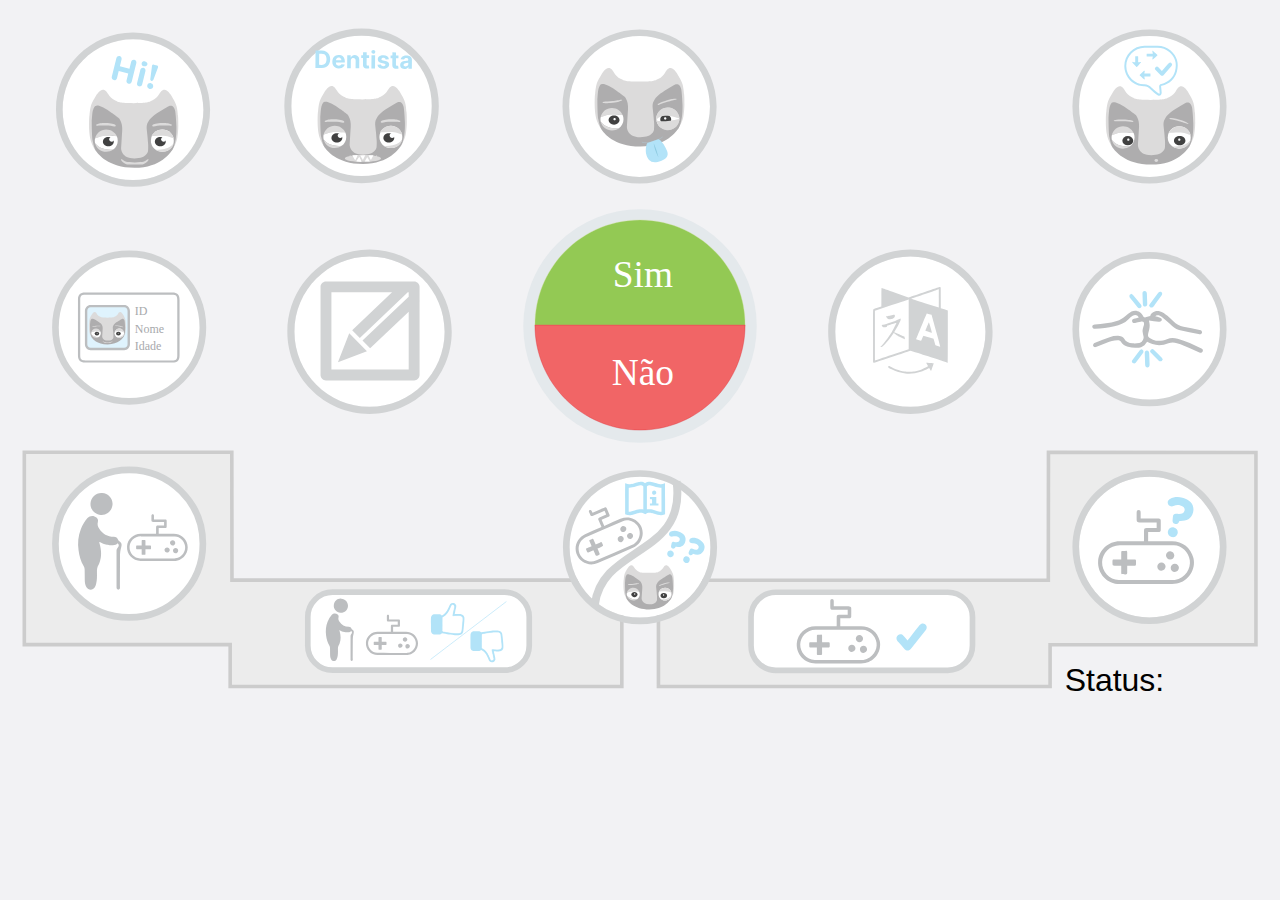
==== commit d39408c0: "Added new button for dentist interaction Changed button events Added more sentences in portuguese fi" ====
--- a/vizzy_web_woz/index.html
+++ b/vizzy_web_woz/index.html
@@ -596,7 +596,7 @@
   </g>
   <g
      id="btn_language_pt_PT"
-     onClick="setLanguage('por-PRT')"
+     onClick="setLanguage('pt_PT')"
      class="btn_language_joint"
      transform="translate(-704.58991,142.43095)">
     <path
@@ -942,7 +942,7 @@
   </g>
   <g
      id="btn_language_en_US"
-     onClick="setLanguage('eng-USA')"
+     onClick="setLanguage('en_US')"
      class="btn_language_joint"
      transform="matrix(1.0666666,0,0,1.0666666,679.29241,-203.41768)">
     <path
@@ -993,7 +993,7 @@
   <g
      id="btn_language_sp_SP"
      transform="translate(-896.89783,-91.92552)"
-     onClick="setLanguage('spa-ESP')"
+     onClick="setLanguage('es_ES')"
      class="btn_language_joint">
     <path
        id="path590"
@@ -1026,7 +1026,7 @@
   <g
      id="btn_language_fr_FR"
      transform="translate(-696.37129,416.80891)"
-     onClick="setLanguage('fra-FRA')"
+     onClick="setLanguage('fr_FR')"
      class="btn_language_joint">
     <path
        style="fill:#fafdfe;stroke:#d4e2f4;stroke-width:7.20236874;stroke-miterlimit:4;stroke-dasharray:none;stroke-opacity:1"
@@ -1057,7 +1057,7 @@
   <g
      transform="translate(-920.08665,38.346463)"
      id="btn_language_de_NL"
-     onClick="setLanguage('nld-NLD')"
+     onClick="setLanguage('nl_NL')"
      class="btn_language_joint">
     <path
        style="fill:#fafdfe;stroke:#d4e2f4;stroke-width:7.20236874;stroke-miterlimit:4;stroke-dasharray:none;stroke-opacity:1"
@@ -1107,7 +1107,7 @@
   </g>
   <g
      id="btn_language_ger_GER"
-     onClick="setLanguage('deu-DEU')"
+     onClick="setLanguage('de_DE')"
      class="btn_language_joint"
      transform="translate(-900.57461,122.15897)">
     <path
@@ -1136,7 +1136,7 @@
   </g>
   <g
      id="btn_language_it_IT"
-     onClick="setLanguage('ita-ITA')"
+     onClick="setLanguage('it_IT')"
      class="btn_language_joint"
      transform="translate(-560.04634,123.50722)">
     <path
@@ -3612,6 +3612,252 @@
        d="m 683.65137,133.58964 c 22.66616,-0.56226 41.49615,17.36309 42.05624,40.02383 0.56119,22.66834 -17.35876,41.49398 -40.02927,42.05625 -22.664,0.55901 -41.48964,-17.362 -42.04865,-40.02819 -0.56444,-22.66399 17.35552,-41.48962 40.02168,-42.05189 z"
        id="path3877-6" />
   </g>
+
+  <!-- Added by Ricardo, Dentist wizard of Oz -->
+  <g
+      id="btn_dentist"
+      class="group_button"
+      onClick="expand(this)"
+      transform="matrix(1,0,0,1,430.902042,47.3855)">
+      <g
+      id="g6">
+      <path id="path17" d="M179.333 134.836C179.323 134.302 179.437 121.836 178.598 119.529C178.598 119.529 178.284 112.5 176.711 106.311C175.139 100.121 167.576 88.4785 167.576 88.4785C167.576 88.4785 162.976 81.5006 158.598 81.5006C154.222 81.5006 152.719 85.1686 150.46 88.4235C148.203 91.6795 145.886 95.1904 140.119 97.8674C134.406 100.517 133.517 101.775 112.446 101.798C91.3743 101.775 90.4838 100.517 84.7729 97.8674C79.006 95.1904 76.6891 91.6795 74.4323 88.4235C72.1736 85.1686 70.6705 81.5006 66.2918 81.5006C61.9141 81.5006 57.3155 88.4785 57.3155 88.4785C57.3155 88.4785 49.7546 100.121 48.1804 106.311C46.6072 112.499 46.2925 119.529 46.2925 119.529C45.4529 121.836 45.5639 134.301 45.5589 134.836C45.5489 135.368 45.375 143.264 47.0271 153.412C48.6772 163.56 55.8893 173.36 55.8893 173.36L112.433 187.808V187.818H112.446H112.459V187.808L169.003 173.36C169.003 173.36 176.214 163.56 177.864 153.412C179.514 143.263 179.337 135.368 179.333 134.836Z" fill="#DCDBDB"/>
+      <path id="path19" d="M56.4629 105.418C58.9406 105.263 58.5469 104.75 65.1123 107.623C74.0955 111.552 90.4328 124.46 90.4328 124.46C90.4328 124.46 93.4742 128.131 94.6795 134.06C95.8849 139.985 94.9964 146.074 94.6795 151.368C94.3627 156.662 93.5781 169.778 93.5781 169.778C93.5781 169.778 93.735 184.726 113.551 184.726C133.368 184.726 133.997 173.24 133.997 173.24C133.997 173.24 134.5 167.7 133.997 161.832C133.494 155.963 133.211 151.84 132.109 142.398C131.008 132.958 134.048 130.649 134.941 128.552C135.77 127.229 136.723 125.088 141.389 121.313C146.054 117.538 162.672 107.571 164.821 106.521C166.971 105.473 168.649 105.578 170.17 106.154C171.689 106.732 172.948 108.566 174.258 111.871C175.568 115.177 176.46 136.421 176.46 136.421C176.46 136.421 176.855 147.041 175.517 154.99C174.18 162.935 172.776 167.608 170.799 171.036C167.792 174.99 153.656 198.573 113.551 198.573C73.4469 198.573 58.6628 177.016 56.4619 174.183C54.2591 171.351 52.2153 165.097 50.9569 158.037C49.6976 150.975 49.5417 129.183 49.5417 129.183C49.5417 129.183 50.3113 115.399 51.1148 113.132C51.9194 110.863 53.4255 105.263 56.4629 105.418Z" fill="#AEADAE"/>
+      <path id="ellipse21" d="M155.4 174.766C164.888 174.766 172.579 167.276 172.579 158.035C172.579 148.795 164.888 141.305 155.4 141.305C145.913 141.305 138.221 148.795 138.221 158.035C138.221 167.276 145.913 174.766 155.4 174.766Z" fill="white"/>
+      <path id="path25" d="M169.112 133.576C166.07 132.55 164.182 131.182 155.522 131.536C146.864 131.893 142.161 133.443 141.099 134.049C140.036 134.653 139.454 137.099 142.192 136.672C144.934 136.244 150.721 135.209 155.438 135.316C160.156 135.423 166.398 135.326 167.752 135.673C169.109 136.018 170.672 134.162 169.112 133.576Z" fill="#DCDBDB"/>
+      <path id="path27" d="M56.6968 133.576C59.7402 132.55 61.6262 131.182 70.2875 131.536C78.9469 131.893 83.6474 133.443 84.7118 134.049C85.7743 134.653 86.357 137.099 83.6165 136.672C80.8759 136.244 75.089 135.209 70.3715 135.316C65.654 135.423 59.4124 135.326 58.0562 135.673C56.7009 136.018 55.1396 134.162 56.6968 133.576Z" fill="#DCDBDB"/>
+      <path id="path29" d="M87.1584 151.513C84.5488 145.513 78.4461 141.305 71.3349 141.305C62.9933 141.305 56.0422 147.098 54.485 154.776C57.7672 153.274 64.5105 150.686 72.0725 150.686C78.594 150.686 83.9681 151.153 87.1584 151.513Z" fill="#DCDBDB"/>
+      <path id="path31" d="M68.8093 170.642C74.5962 172.037 78.83 171.909 81.7015 171.375C85.8402 168.319 88.5139 163.48 88.5139 158.035C88.5139 155.722 88.032 153.515 87.1585 151.512C83.9682 151.152 78.5941 150.685 72.0716 150.685C64.5106 150.685 57.7662 153.273 54.484 154.775C54.2701 155.83 54.1552 156.92 54.1552 158.036C54.1552 159.326 54.31 160.58 54.5939 161.786C56.7947 164.672 61.1364 168.798 68.8093 170.642Z" fill="white"/>
+      <path id="path33" d="M71.335 174.767C75.2299 174.767 78.821 173.503 81.7015 171.376C78.83 171.909 74.5963 172.037 68.8094 170.643C61.1365 168.798 56.7949 164.672 54.595 161.787C56.3441 169.22 63.1713 174.767 71.335 174.767Z" fill="#DCDBDB"/>
+      <path id="path35" d="M139.087 151.513C141.763 145.513 148.018 141.305 155.307 141.305C163.86 141.305 170.984 147.098 172.579 154.776C169.215 153.274 162.303 150.686 154.553 150.686C147.867 150.686 142.358 151.153 139.087 151.513Z" fill="#DCDBDB"/>
+      <path id="path37" d="M155.488 174.767C151.537 174.767 147.894 173.503 144.973 171.376C147.886 171.909 152.18 172.037 158.051 170.643C165.834 168.798 170.236 164.672 172.468 161.787C170.695 169.22 163.769 174.767 155.488 174.767Z" fill="#DCDBDB"/>
+      <path id="ellipse39" d="M74.4313 166.334C78.9267 166.334 82.571 163.271 82.571 159.491C82.571 155.712 78.9267 152.649 74.4313 152.649C69.9359 152.649 66.2917 155.712 66.2917 159.491C66.2917 163.271 69.9359 166.334 74.4313 166.334Z" fill="#414141"/>
+      <path id="circle41" d="M79.4776 159.461C81.5542 159.461 83.2376 157.776 83.2376 155.699C83.2376 153.621 81.5542 151.937 79.4776 151.937C77.401 151.937 75.7175 153.621 75.7175 155.699C75.7175 157.776 77.401 159.461 79.4776 159.461Z" fill="#FDFEFF"/>
+      <path id="ellipse43" d="M152.315 166.334C156.81 166.334 160.454 163.271 160.454 159.491C160.454 155.712 156.81 152.649 152.315 152.649C147.819 152.649 144.175 155.712 144.175 159.491C144.175 163.271 147.819 166.334 152.315 166.334Z" fill="#414141"/>
+      <path id="circle45" d="M157.362 159.46C159.438 159.46 161.121 157.776 161.121 155.699C161.121 153.622 159.438 151.938 157.362 151.938C155.286 151.938 153.603 153.622 153.603 155.699C153.603 157.776 155.286 159.46 157.362 159.46Z" fill="#FDFEFF"/>
+      <path id="circle69" d="M111.446 222.05C172.49 222.05 221.976 172.538 221.976 111.462C221.976 50.3866 172.49 0.874939 111.446 0.874939C50.4016 0.874939 0.91571 50.3866 0.91571 111.462C0.91571 172.538 50.4016 222.05 111.446 222.05Z" fill="white" stroke="#D1D3D4" stroke-width="10.6667" stroke-miterlimit="0"/>
+      <path id="path81" d="M179.325 134.839C179.315 134.305 179.429 121.839 178.59 119.532C178.59 119.532 178.276 112.503 176.703 106.314C175.131 100.124 167.568 88.4816 167.568 88.4816C167.568 88.4816 162.968 81.5037 158.59 81.5037C154.214 81.5037 152.711 85.1716 150.452 88.4266C148.195 91.6825 145.878 95.1935 140.111 97.8694C134.398 100.519 133.509 101.777 112.438 101.801C91.3663 101.778 90.4758 100.52 84.7648 97.8694C78.9979 95.1925 76.6812 91.6815 74.4244 88.4266C72.1656 85.1716 70.6624 81.5037 66.2837 81.5037C61.9061 81.5037 57.3076 88.4816 57.3076 88.4816C57.3076 88.4816 49.7466 100.124 48.1725 106.314C46.5993 112.502 46.2844 119.532 46.2844 119.532C45.4449 121.839 45.5558 134.304 45.5508 134.839C45.5408 135.371 45.3669 143.267 47.019 153.415C48.6701 163.564 55.8814 173.363 55.8814 173.363L112.425 187.811V187.821H112.438H112.451V187.811L168.995 173.363C168.995 173.363 176.206 163.564 177.856 153.415C179.506 143.266 179.329 135.371 179.325 134.839Z" fill="#DCDBDB"/>
+      <path id="path83" d="M56.455 105.421C58.9327 105.266 58.5389 104.753 65.1044 107.626C74.0876 111.555 90.4249 124.463 90.4249 124.463C90.4249 124.463 93.4661 128.134 94.6715 134.063C95.8768 139.988 94.9883 146.077 94.6715 151.371C94.3547 156.666 93.5701 169.781 93.5701 169.781C93.5701 169.781 93.7271 184.729 113.543 184.729C133.36 184.729 133.988 173.243 133.988 173.243C133.988 173.243 134.492 167.703 133.988 161.834C133.486 155.966 133.203 151.843 132.102 142.401C131 132.961 134.041 130.652 134.933 128.555C135.762 127.232 136.715 125.091 141.381 121.316C146.046 117.541 162.664 107.574 164.813 106.524C166.963 105.476 168.641 105.581 170.162 106.157C171.681 106.735 172.94 108.569 174.25 111.874C175.56 115.18 176.452 136.424 176.452 136.424C176.452 136.424 176.847 147.044 175.509 154.992C174.172 162.936 172.768 167.61 170.791 171.039C167.784 174.993 153.648 198.576 113.543 198.576C73.4389 198.576 58.6548 177.019 56.454 174.186C54.2522 171.354 52.2072 165.1 50.9489 158.039C49.6906 150.979 49.5336 129.186 49.5336 129.186C49.5336 129.186 50.3033 115.402 51.1069 113.134C51.9115 110.866 53.4176 105.265 56.455 105.421Z" fill="#AEADAE"/>
+      <path id="ellipse85" d="M155.392 174.769C164.88 174.769 172.571 167.279 172.571 158.038C172.571 148.798 164.88 141.308 155.392 141.308C145.904 141.308 138.213 148.798 138.213 158.038C138.213 167.279 145.904 174.769 155.392 174.769Z" fill="white"/>
+      <path id="path87" d="M133.538 185.982C130.668 187.319 129.723 188.933 126.854 189.759C125.377 190.186 119.716 190.535 114.086 190.62C108.454 190.535 102.793 190.185 101.318 189.759C98.4485 188.933 97.503 187.319 94.6335 185.982C92.5896 184.997 93.3812 187.357 94.7704 188.675C96.1607 189.992 98.1437 191.841 101.318 193.177C102.811 193.805 108.488 193.838 114.086 193.704C119.681 193.838 125.36 193.805 126.854 193.177C130.028 191.841 132.012 189.992 133.4 188.675C134.79 187.357 135.582 184.997 133.538 185.982Z" fill="#DCDBDB"/>
+      <path id="path89" d="M169.104 133.579C166.062 132.553 164.174 131.185 155.514 131.539C146.856 131.896 142.153 133.446 141.091 134.052C140.028 134.656 139.446 137.102 142.184 136.675C144.926 136.247 150.713 135.212 155.43 135.319C160.148 135.426 166.39 135.329 167.744 135.676C169.101 136.02 170.664 134.165 169.104 133.579Z" fill="#DCDBDB"/>
+      <path id="path91" d="M56.6898 133.579C59.7332 132.553 61.6192 131.185 70.2806 131.539C78.9399 131.896 83.6404 133.446 84.7049 134.052C85.7673 134.656 86.3499 137.102 83.6094 136.675C80.8688 136.247 75.082 135.212 70.3645 135.319C65.647 135.426 59.4053 135.329 58.0491 135.676C56.6938 136.02 55.1316 134.165 56.6898 133.579Z" fill="#DCDBDB"/>
+      <path id="path93" d="M87.1515 151.515C84.5409 145.515 78.4382 141.307 71.327 141.307C62.9855 141.307 56.0342 147.1 54.477 154.778C57.7592 153.276 64.5027 150.688 72.0646 150.688C78.5861 150.688 83.9602 151.155 87.1515 151.515Z" fill="#DCDBDB"/>
+      <path id="path95" d="M68.8014 170.645C74.5883 172.04 78.8219 171.912 81.6934 171.378C85.8322 168.322 88.5058 163.483 88.5058 158.037C88.5058 155.724 88.0241 153.518 87.1515 151.515C83.9603 151.155 78.5861 150.688 72.0635 150.688C64.5026 150.688 57.7583 153.276 54.476 154.778C54.2621 155.832 54.1472 156.922 54.1472 158.038C54.1472 159.328 54.3021 160.583 54.5859 161.789C56.7868 164.675 61.1285 168.801 68.8014 170.645Z" fill="white"/>
+      <path id="path97" d="M71.327 174.769C75.2219 174.769 78.8129 173.505 81.6934 171.378C78.8219 171.911 74.5883 172.039 68.8014 170.645C61.1285 168.8 56.7867 164.674 54.5869 161.789C56.336 169.223 63.1634 174.769 71.327 174.769Z" fill="#DCDBDB"/>
+      <path id="path99" d="M139.079 151.515C141.755 145.515 148.01 141.307 155.299 141.307C163.851 141.307 170.975 147.1 172.57 154.778C169.206 153.276 162.294 150.688 154.544 150.688C147.859 150.688 142.351 151.155 139.079 151.515Z" fill="#DCDBDB"/>
+      <path id="path101" d="M155.48 174.769C151.529 174.769 147.887 173.505 144.965 171.378C147.878 171.911 152.172 172.039 158.043 170.645C165.826 168.8 170.228 164.674 172.46 161.789C170.687 169.223 163.762 174.769 155.48 174.769Z" fill="#DCDBDB"/>
+      <path id="ellipse103" d="M74.4234 166.337C78.9188 166.337 82.563 163.274 82.563 159.494C82.563 155.715 78.9188 152.652 74.4234 152.652C69.928 152.652 66.2838 155.715 66.2838 159.494C66.2838 163.274 69.928 166.337 74.4234 166.337Z" fill="#414141"/>
+      <path id="circle105" d="M79.4706 159.463C81.5472 159.463 83.2307 157.779 83.2307 155.702C83.2307 153.624 81.5472 151.94 79.4706 151.94C77.3941 151.94 75.7107 153.624 75.7107 155.702C75.7107 157.779 77.3941 159.463 79.4706 159.463Z" fill="#FDFEFF"/>
+      <path id="ellipse107" d="M152.308 166.337C156.803 166.337 160.447 163.274 160.447 159.494C160.447 155.715 156.803 152.652 152.308 152.652C147.812 152.652 144.168 155.715 144.168 159.494C144.168 163.274 147.812 166.337 152.308 166.337Z" fill="#414141"/>
+      <path id="circle109" d="M157.354 159.462C159.43 159.462 161.113 157.779 161.113 155.702C161.113 153.624 159.43 151.941 157.354 151.941C155.278 151.941 153.595 153.624 153.595 155.702C153.595 157.779 155.278 159.462 157.354 159.462Z" fill="#FDFEFF"/>
+      <path id="text113" d="M51.4907 54.6787L42.2097 54.6081L42.4086 28.427L51.7663 28.4982C54.3998 28.5182 56.6628 29.0596 58.5553 30.1223C60.4479 31.1765 61.8982 32.6833 62.906 34.6427C63.9224 36.6022 64.4203 38.9413 64.3996 41.66C64.3789 44.3872 63.8455 46.7269 62.7994 48.6793C61.7618 50.6317 60.2802 52.1247 58.3547 53.1584C56.4377 54.1921 54.1497 54.6989 51.4907 54.6787ZM47.7811 49.9074L51.2966 49.9341C52.9329 49.9466 54.3115 49.6673 55.4324 49.0963C56.5618 48.5168 57.4124 47.6155 57.9842 46.3926C58.5646 45.1612 58.8622 43.5696 58.8771 41.618C58.8918 39.6834 58.6183 38.1003 58.0566 36.8687C57.5034 35.6372 56.6708 34.7274 55.5588 34.1394C54.4467 33.5514 53.0726 33.2511 51.4363 33.2387L47.9079 33.2119L47.7811 49.9074ZM77.2438 55.2581C75.2239 55.2427 73.4885 54.8204 72.0373 53.9912C70.5948 53.1535 69.4872 51.9774 68.7146 50.463C67.9421 48.94 67.5637 47.143 67.5794 45.0721C67.5948 43.0522 68.0003 41.2825 68.7959 39.763C69.5916 38.2434 70.7043 37.0629 72.134 36.2215C73.5723 35.3801 75.2544 34.9668 77.1805 34.9814C78.4759 34.9913 79.6803 35.2093 80.7935 35.6354C81.9154 36.053 82.8908 36.6783 83.7197 37.5114C84.5572 38.3445 85.2055 39.3892 85.6647 40.6456C86.124 41.8934 86.3473 43.3525 86.3346 45.023L86.3232 46.5186L69.7427 46.3925L69.7684 43.0176L81.2226 43.1048C81.2285 42.3207 81.0634 41.6248 80.7271 41.0171C80.3908 40.4094 79.9214 39.9328 79.3189 39.5873C78.7249 39.2334 78.0317 39.0534 77.2391 39.0473C76.4124 39.0411 75.678 39.2272 75.0359 39.6059C74.4024 39.9761 73.9043 40.4794 73.5415 41.1159C73.1787 41.7438 72.9901 42.4455 72.9757 43.221L72.9513 46.4297C72.944 47.4013 73.1166 48.2421 73.4691 48.9522C73.8302 49.6624 74.3417 50.2117 75.0035 50.6003C75.6654 50.9888 76.4522 51.1866 77.3641 51.1935C77.9692 51.1981 78.5238 51.1171 79.028 50.9505C79.5321 50.7839 79.9644 50.5315 80.325 50.1933C80.6855 49.8551 80.9614 49.4396 81.1526 48.9467L86.1869 49.3174C85.922 50.5257 85.3899 51.5785 84.5904 52.4758C83.7995 53.3647 82.7801 54.0558 81.5319 54.5492C80.2924 55.0341 78.863 55.2704 77.2438 55.2581ZM95.3452 43.6596L95.2589 55.0116L89.8131 54.9702L89.9623 35.3344L95.1525 35.3738L95.1261 38.8382L95.3563 38.84C95.7996 37.7013 96.5351 36.8034 97.5629 36.1465C98.5907 35.481 99.8333 35.1537 101.291 35.1648C102.654 35.1752 103.841 35.4825 104.85 36.0868C105.86 36.6911 106.642 37.5494 107.196 38.6616C107.75 39.7652 108.021 41.0798 108.01 42.6054L107.915 55.1078L102.469 55.0664L102.557 43.5355C102.574 42.3339 102.275 41.3941 101.658 40.7161C101.041 40.0296 100.187 39.6821 99.0958 39.6738C98.3628 39.6683 97.7139 39.821 97.149 40.1321C96.5927 40.4432 96.1545 40.9001 95.8346 41.5028C95.5233 42.097 95.3601 42.816 95.3452 43.6596ZM122.8 35.5841L122.769 39.6749L110.944 39.585L110.976 35.4942L122.8 35.5841ZM113.696 30.8102L119.142 30.8516L119.003 49.1579C118.999 49.6607 119.073 50.0534 119.224 50.3358C119.375 50.6097 119.587 50.803 119.859 50.9159C120.139 51.0288 120.462 51.0867 120.829 51.0895C121.085 51.0914 121.34 51.0721 121.596 51.0314C121.852 50.9822 122.049 50.9453 122.185 50.9208L123.011 54.9798C122.738 55.0629 122.353 55.158 121.858 55.265C121.363 55.3806 120.762 55.4485 120.054 55.4687C118.741 55.5098 117.592 55.3263 116.607 54.9183C115.629 54.5103 114.871 53.8823 114.332 53.0344C113.793 52.1866 113.533 51.1192 113.551 49.8324L113.696 30.8102ZM126.199 55.2469L126.348 35.6111L131.794 35.6525L131.645 55.2883L126.199 55.2469ZM129.103 33.1008C128.293 33.0946 127.601 32.8209 127.025 32.2795C126.458 31.7297 126.178 31.0756 126.184 30.3171C126.189 29.5671 126.48 28.9258 127.055 28.3933C127.638 27.8522 128.335 27.5848 129.145 27.591C129.954 27.5971 130.643 27.8751 131.21 28.4249C131.785 28.9662 132.07 29.6119 132.064 30.3618C132.058 31.1203 131.764 31.7701 131.18 32.3111C130.605 32.8437 129.913 33.1069 129.103 33.1008ZM152.451 41.4093L147.463 41.6782C147.381 41.2514 147.201 40.8665 146.922 40.5234C146.644 40.1719 146.275 39.8921 145.816 39.684C145.366 39.4675 144.826 39.3569 144.195 39.3521C143.352 39.3457 142.639 39.5192 142.056 39.8728C141.474 40.2178 141.181 40.6843 141.176 41.2724C141.173 41.7411 141.357 42.1388 141.73 42.4655C142.102 42.7922 142.744 43.0571 143.654 43.26L147.203 44.0029C149.109 44.4095 150.527 45.051 151.458 45.9274C152.389 46.8038 152.849 47.9494 152.838 49.3641C152.829 50.651 152.441 51.7774 151.675 52.7432C150.917 53.709 149.88 54.4597 148.564 54.9951C147.256 55.5221 145.75 55.7792 144.045 55.7662C141.446 55.7464 139.379 55.1895 137.845 54.0954C136.319 52.9929 135.431 51.5031 135.181 49.6262L140.54 49.3857C140.695 50.1795 141.083 50.7876 141.702 51.2099C142.321 51.6237 143.116 51.8343 144.088 51.8417C145.042 51.849 145.811 51.6716 146.393 51.3095C146.984 50.939 147.286 50.4597 147.299 49.8717C147.294 49.3774 147.088 48.971 146.682 48.6525C146.275 48.3256 145.646 48.0736 144.795 47.8967L141.4 47.1933C139.485 46.7952 138.063 46.1196 137.133 45.1664C136.211 44.2134 135.755 43.0039 135.767 41.538C135.776 40.2767 136.125 39.1927 136.814 38.286C137.511 37.3793 138.484 36.6836 139.732 36.1987C140.989 35.714 142.456 35.478 144.135 35.4907C146.615 35.5096 148.563 36.0486 149.978 37.1077C151.402 38.1668 152.226 39.6007 152.451 41.4093ZM166.815 35.9189L166.784 40.0097L154.959 39.9198L154.99 35.829L166.815 35.9189ZM157.71 31.145L163.156 31.1864L163.017 49.4927C163.013 49.9955 163.087 50.3881 163.238 50.6706C163.389 50.9444 163.601 51.1378 163.873 51.2507C164.153 51.3636 164.477 51.4215 164.843 51.4243C165.099 51.4262 165.355 51.4068 165.611 51.3662C165.867 51.317 166.063 51.2801 166.2 51.2556L167.025 55.3146C166.752 55.3977 166.368 55.4928 165.873 55.5998C165.377 55.7154 164.776 55.7833 164.068 55.8034C162.756 55.8446 161.606 55.6611 160.621 55.2531C159.644 54.845 158.886 54.2171 158.347 53.3692C157.808 52.5214 157.547 51.454 157.566 50.1672L157.71 31.145ZM175.81 55.995C174.557 55.9855 173.442 55.7597 172.465 55.3176C171.488 54.867 170.718 54.2091 170.153 53.344C169.598 52.4704 169.324 51.3859 169.334 50.0905C169.343 48.9996 169.55 48.085 169.956 47.3466C170.362 46.6082 170.912 46.0157 171.606 45.5693C172.3 45.1228 173.086 44.7879 173.966 44.5645C174.854 44.3411 175.784 44.1863 176.756 44.0999C177.899 43.9893 178.821 43.8855 179.52 43.7885C180.22 43.683 180.728 43.525 181.045 43.3143C181.362 43.1036 181.522 42.7895 181.525 42.3719L181.526 42.2952C181.532 41.4856 181.281 40.8572 180.773 40.4102C180.274 39.9632 179.56 39.7361 178.631 39.7291C177.651 39.7216 176.869 39.933 176.286 40.3633C175.704 40.785 175.316 41.319 175.124 41.9653L170.09 41.5179C170.355 40.3267 170.865 39.2993 171.622 38.4357C172.378 37.5636 173.351 36.8976 174.539 36.4379C175.736 35.9697 177.118 35.7416 178.686 35.7535C179.777 35.7618 180.82 35.8976 181.816 36.1609C182.819 36.4242 183.707 36.8273 184.478 37.3701C185.258 37.913 185.871 38.608 186.316 39.4551C186.762 40.2938 186.98 41.2969 186.971 42.4645L186.87 55.7084L181.706 55.6691L181.726 52.9462L181.573 52.945C181.253 53.5562 180.827 54.0942 180.295 54.5589C179.763 55.0151 179.125 55.3725 178.382 55.6311C177.639 55.8811 176.781 56.0024 175.81 55.995ZM177.398 52.2485C178.199 52.2546 178.907 52.1023 179.523 51.7916C180.139 51.4724 180.624 51.0414 180.978 50.4987C181.331 49.9559 181.511 49.3393 181.516 48.649L181.532 46.5653C181.361 46.6748 181.125 46.7752 180.827 46.8667C180.536 46.9497 180.207 47.0282 179.84 47.1021C179.473 47.1675 179.106 47.2287 178.739 47.2855C178.373 47.3339 178.04 47.3782 177.741 47.4186C177.101 47.5074 176.542 47.6523 176.063 47.8533C175.584 48.0542 175.212 48.3283 174.945 48.6757C174.678 49.0146 174.543 49.4397 174.539 49.9511C174.533 50.6925 174.797 51.2613 175.331 51.6575C175.874 52.0451 176.563 52.2421 177.398 52.2485Z" fill="#B2E3F8"/>
+      <path id="Vector" d="M113.456 195.406C128.463 195.406 140.629 193.098 140.629 190.25C140.629 187.402 128.463 185.094 113.456 185.094C98.4488 185.094 86.283 187.402 86.283 190.25C86.283 193.098 98.4488 195.406 113.456 195.406Z" fill="#DCDBDB"/>
+      <path id="Polygon 1" d="M101.889 192.45L97.8876 185.758L105.443 185.51L101.889 192.45Z" fill="white"/>
+      <path id="Polygon 5" d="M107.963 188.057L111.281 195.113L103.738 194.61L107.963 188.057Z" fill="white"/>
+      <path id="Polygon 6" d="M107.963 188.057L111.281 195.113L103.738 194.61L107.963 188.057Z" fill="white"/>
+      <path id="Polygon 7" d="M119.925 188.157L123.752 194.95L116.193 195.003L119.925 188.157Z" fill="white"/>
+      <path id="Polygon 3" d="M113.432 192.45L109.43 185.758L116.986 185.51L113.432 192.45Z" fill="white"/>
+      <path id="Polygon 4" d="M125.451 192.453L121.69 185.622L129.25 185.643L125.451 192.453Z" fill="white"/>
+      <path id="Polygon 2" d="M101.889 192.45L97.8876 185.758L105.443 185.51L101.889 192.45Z" fill="white"/>
+      </g>
+      
+      <g
+     transform="translate(122.39227,144.78078)"
+     id="btn_dentist_joint_1"
+     onClick="speak(this)"
+     class="btn_dentist_joint">
+    <path
+       id="path5171-75"
+       d="m -11.406627,135.69764 c 22.66616,-0.56226 41.496149,17.36309 42.056239,40.02383 0.56119,22.66834 -17.358759,41.49398 -40.0292689,42.05625 -22.6640001,0.55901 -41.4896391,-17.362 -42.0486491,-40.02819 -0.56444,-22.66399 17.355519,-41.48962 40.021679,-42.05189 z"
+       inkscape:connector-curvature="0"
+       style="fill:#fafdfe;stroke:#d4e2f4;stroke-width:5.11835384;stroke-miterlimit:4;stroke-dasharray:none;stroke-opacity:1" />
+    <text
+       sodipodi:linespacing="100%"
+       id="btn_dentist_joint_1_text"
+       y="192.08841"
+       x="-500"
+       adjust=true
+       style="font-size:62px;font-family:GothamRounded-Medium;fill:#a7a9ac">Lavar os dentes</text>
+  </g>
+  <g
+     transform="translate(122.39227,144.78078)"
+     id="btn_dentist_joint_2"
+     onClick="speak(this)"
+     class="btn_dentist_joint">
+    <path
+       style="fill:#fafdfe;stroke:#d4e2f4;stroke-width:5.11835384;stroke-miterlimit:4;stroke-dasharray:none;stroke-opacity:1"
+       inkscape:connector-curvature="0"
+       d="m -11.406627,236.80764 c 22.666156,-0.56226 41.496146,17.36309 42.056236,40.02383 0.56119,22.66834 -17.35876,41.49398 -40.029266,42.05625 -22.664001,0.55901 -41.48964,-17.362 -42.04865,-40.02819 -0.56444,-22.66399 17.355519,-41.48962 40.02168,-42.05189 z"
+       id="path3865-3" />
+    <text
+       xml:space="preserve"
+       style="font-size:62px;font-family:GothamRounded-Medium;fill:#a7a9ac"
+       x="-500"
+       adjust=true
+       y="293.19841"
+       id="btn_dentist_joint_2_text"
+       sodipodi:linespacing="100%">Doces</text>
+  </g>
+  <g
+     transform="translate(122.39227,144.78078)"
+     id="btn_dentist_joint_3"
+     onClick="speak(this)"
+     class="btn_dentist_joint">
+      <path
+         style="fill:#fafdfe;stroke:#d4e2f4;stroke-width:5.11835384;stroke-miterlimit:4;stroke-dasharray:none;stroke-opacity:1"
+         inkscape:connector-curvature="0"
+         d="m -11.406627,337.91764 c 22.66616,-0.56226 41.49615,17.36309 42.05624,40.02383 0.56119,22.66834 -17.35876,41.49398 -40.02927,42.05625 -22.664,0.55901 -41.48964,-17.362 -42.04865,-40.02819 -0.56444,-22.66399 17.35552,-41.48962 40.02168,-42.05189 z"
+         id="path3867-5" />
+    <text
+       sodipodi:linespacing="100%"
+       id="btn_dentist_joint_3_text"
+       y="394.30841"
+       adjust=true
+       x="-500"
+       style="font-size:62px;font-family:GothamRounded-Medium;fill:#a7a9ac">Perguntar cantar</text>
+  </g>
+  <g
+     transform="translate(122.39227,144.78078)"
+     id="btn_dentist_joint_4"
+     onClick="speak(this)"
+     class="btn_dentist_joint">
+    <path
+       style="fill:#fafdfe;stroke:#d4e2f4;stroke-width:5.11835384;stroke-miterlimit:4;stroke-dasharray:none;stroke-opacity:1"
+       inkscape:connector-curvature="0"
+       d="m -11.406627,439.02764 c 22.66616,-0.56226 41.49615,17.36309 42.05624,40.02383 0.56119,22.66834 -17.35876,41.49398 -40.02927,42.05625 -22.664,0.55901 -41.48964,-17.362 -42.04865,-40.02819 -0.56444,-22.66399 17.35552,-41.48962 40.02168,-42.05189 z"
+       id="path3869-6" />
+    <text
+       xml:space="preserve"
+       style="font-size:62px;font-family:GothamRounded-Medium;fill:#a7a9ac"
+       adjust=true
+       x="-500"
+       y="495.41841"
+       id="btn_dentist_joint_4_text"
+       sodipodi:linespacing="100%">Cantar</text>
+  </g>
+  <g
+  transform="translate(122.39227,144.78078)"
+  id="btn_dentist_joint_10"
+  onClick="speak(this)"
+  class="btn_dentist_joint">
+  <path
+    id="path3877-1"
+    d="m 691.44137,550.13764 c 22.66616,-0.56226 41.49615,17.36309 42.05624,40.02383 0.56119,22.66834 -17.35876,41.49398 -40.02927,42.05625 -22.664,0.55901 -41.48964,-17.362 -42.04865,-40.02819 -0.56444,-22.66399 17.35552,-41.48962 40.02168,-42.05189 z"
+    inkscape:connector-curvature="0"
+    style="fill:#fafdfe;stroke:#d4e2f4;stroke-width:5.11835384;stroke-miterlimit:4;stroke-dasharray:none;stroke-opacity:1" />
+ <text
+    id="btn_dentist_joint_10_text"
+    font-size="62"
+    style="font-size:62px;font-family:GothamRounded-Medium;fill:#a7a9ac"
+    x="748.2121"
+    y="612.75949">Perguntar Charadas</text>    
+</g>
+<g
+  transform="translate(122.39227,144.78078)"
+  id="btn_dentist_joint_11"
+  onClick="speak(this)"
+  class="btn_dentist_joint">
+  <path
+    id="path3879-1"
+    d="m 691.44137,651.24764 c 22.66616,-0.56226 41.49615,17.36309 42.05624,40.02383 0.56119,22.66834 -17.35876,41.49398 -40.02927,42.05625 -22.664,0.55901 -41.48964,-17.362 -42.04865,-40.02819 -0.56444,-22.66399 17.35552,-41.48962 40.02168,-42.05189 z"
+    inkscape:connector-curvature="0"
+    style="fill:#fafdfe;stroke:#d4e2f4;stroke-width:5.11835384;stroke-miterlimit:4;stroke-dasharray:none;stroke-opacity:1" />
+ <text
+    id="btn_dentist_joint_11_text"
+    font-size="62"
+    style="font-size:62px;font-family:GothamRounded-Medium;fill:#a7a9ac"
+    x="748.2121"
+    y="710.19966">Pedra papel</text>    
+</g>
+  <g
+     transform="translate(122.39227,144.78078)"
+     id="btn_dentist_joint_5"
+     onClick="speak(this)"
+     class="btn_dentist_joint">
+    <path
+       id="path3871-2"
+       d="m 691.44137,439.02764 c 22.66616,-0.56226 41.49615,17.36309 42.05624,40.02383 0.56119,22.66834 -17.35876,41.49398 -40.02927,42.05625 -22.664,0.55901 -41.48964,-17.362 -42.04865,-40.02819 -0.56444,-22.66399 17.35552,-41.48962 40.02168,-42.05189 z"
+       inkscape:connector-curvature="0"
+       style="fill:#fafdfe;stroke:#d4e2f4;stroke-width:5.11835384;stroke-miterlimit:4;stroke-dasharray:none;stroke-opacity:1" />
+    <text
+       sodipodi:linespacing="100%"
+       id="btn_dentist_joint_5_text"
+       y="499.01941"
+       x="748.2121"
+       style="font-size:62px;font-family:GothamRounded-Medium;fill:#a7a9ac">Lavar os dentes</text>
+  </g>
+  <g
+     transform="translate(122.39227,144.78078)"
+     id="btn_dentist_joint_6"
+     onClick="speak(this)"
+     class="btn_dentist_joint">
+    <path
+       style="fill:#fafdfe;stroke:#d4e2f4;stroke-width:5.11835384;stroke-miterlimit:4;stroke-dasharray:none;stroke-opacity:1"
+       inkscape:connector-curvature="0"
+       d="m 691.44137,337.91764 c 22.66616,-0.56226 41.49615,17.36309 42.05624,40.02383 0.56119,22.66834 -17.35876,41.49398 -40.02927,42.05625 -22.664,0.55901 -41.48964,-17.362 -42.04865,-40.02819 -0.56444,-22.66399 17.35552,-41.48962 40.02168,-42.05189 z"
+       id="path3873-9" />
+    <text
+       xml:space="preserve"
+       style="font-size:62px;font-family:GothamRounded-Medium;fill:#a7a9ac"
+       x="748.2121"
+       y="403.27933"
+       id="btn_dentist_joint_6_text"
+       sodipodi:linespacing="100%">Perguntar dançar</text>
+  </g>
+  <g
+     transform="translate(122.39227,144.78078)"
+     id="btn_dentist_joint_7"
+     onClick="speak(this)"
+     class="btn_dentist_joint">
+    <path
+       id="path3875-1"
+       d="m 691.44137,236.80764 c 22.66616,-0.56226 41.49615,17.36309 42.05624,40.02383 0.56119,22.66834 -17.35876,41.49398 -40.02927,42.05625 -22.664,0.55901 -41.48964,-17.362 -42.04865,-40.02819 -0.56444,-22.66399 17.35552,-41.48962 40.02168,-42.05189 z"
+       inkscape:connector-curvature="0"
+       style="fill:#fafdfe;stroke:#d4e2f4;stroke-width:5.11835384;stroke-miterlimit:4;stroke-dasharray:none;stroke-opacity:1" />
+    <text
+       sodipodi:linespacing="100%"
+       id="btn_dentist_joint_7_text"
+       y="292.25494"
+       x="768.2121"
+       style="font-size:62px;font-family:GothamRounded-Medium;fill:#a7a9ac"
+       >Dançar</text>
+  </g>
+  <g
+     transform="translate(122.39227,144.78078)"
+     id="btn_dentist_joint_8"
+     onClick="speak(this)"
+     class="btn_dentist_joint">
+     <path
+       id="path3873-1"
+       d="m 691.44137,135.69764 c 22.66616,-0.56226 41.49615,17.36309 42.05624,40.02383 0.56119,22.66834 -17.35876,41.49398 -40.02927,42.05625 -22.664,0.55901 -41.48964,-17.362 -42.04865,-40.02819 -0.56444,-22.66399 17.35552,-41.48962 40.02168,-42.05189 z"
+       inkscape:connector-curvature="0"
+       style="fill:#fafdfe;stroke:#d4e2f4;stroke-width:5.11835384;stroke-miterlimit:4;stroke-dasharray:none;stroke-opacity:1" />
+    <text
+       id="btn_dentist_joint_8_text"
+       font-size="62"
+       style="font-size:62px;font-family:GothamRounded-Medium;fill:#a7a9ac"
+       x="748.2121"
+       y="194.19966">Charadas</text>    
+   </g>
+   <g
+     transform="translate(122.39227,144.78078)"
+     id="btn_dentist_joint_9"
+     onClick="speak(this)"
+     class="btn_dentist_joint">
+     <path
+       id="path3876-1"
+       d="m 691.44137,34.58788 c 22.66616,-0.56226 41.49615,17.36309 42.05624,40.02383 0.56119,22.66834 -17.35876,41.49398 -40.02927,42.05625 -22.664,0.55901 -41.48964,-17.362 -42.04865,-40.02819 -0.56444,-22.66399 17.35552,-41.48962 40.02168,-42.05189 z"
+       inkscape:connector-curvature="0"
+       style="fill:#fafdfe;stroke:#d4e2f4;stroke-width:5.11835384;stroke-miterlimit:4;stroke-dasharray:none;stroke-opacity:1" />
+    <text
+       id="btn_dentist_joint_9_text"
+       font-size="62"
+       style="font-size:62px;font-family:GothamRounded-Medium;fill:#a7a9ac"
+       x="748.2121"
+       y="94.19966">Piadas</text>    
+   </g>
+
 </svg>
 
 <div 
@@ -3620,8 +3866,12 @@
     <div class="container">
         <input id="text_to_say" type="text" class="form__field" placeholder="Write and press enter..." onkeypress="if (event.keyCode == 13)
                         speak_custom()"/>
+    </div>
 </div>
 
+<div id="confirm_button" style="display: none;">
+      <button onclick="questionHandler()"></button>
+</div>
 
 </body>
 <!-- <script src="https://cdnjs.cloudflare.com/ajax/libs/snap.svg/0.3.0/snap.svg-min.js"></script>-->
--- a/vizzy_web_woz/css/interfaceLayout.css
+++ b/vizzy_web_woz/css/interfaceLayout.css
@@ -1,112 +1,117 @@
 body {
-  padding: 30px;
-  background: #f2f2f4;
-}
-
-.full_panel{
-    position: absolute;
-    top: 0%;
-    left: 0%;
-}
-
-.btn_social_joint{
-    display: none;
-}
-
-.btn_id_joint{
-    display: none;
-}
-
-.btn_persuade_joint{
-    display: none;
-}
-
-.btn_userinstr_joint{
-    display: none;
-}
-
-.btn_motivation_joint{
-    display: none;
-}
-
-.escondido{
-    display: none;
-}
-
-.visivel{
-    display: visible;
-}
-
-
-.btn_game_doubts_joint{
-    display: none;
-}
-
-.btn_game_ask_joint{
-    display: none;
-}
-
-.btn_afterpersuade_joint{
-    display: none;
-}
-
-.btn_yes_joint{
-    display: none;
-}
-
-.btn_no_joint{
-    display: none;
-}
-
-.btn_gameinfo_joint{
-    display: none;
-}
-
-.btn_joking_joint{
-    display: none;
-}
-
-.btn_language_joint {
-    display: none;
-}
-
-
-.btn_custom_joint{
-    border-color: #d4e2f4ff;
-    border-collapse: separate;
-    border-style: solid;
-    background: #fafdfeff;
-    padding: 3%; 
-    width: 90%;
-    -moz-border-radius: 15px;
-    border-radius: 20px;
-    display: none;
-    visibility: none;
-}
-
-
-
-.chilled{
-    filter:url(#f1);
-}
-
-input[type=text] {
-  width: 250px;
-  box-sizing: border-box;
-  border: 2px solid #ccc;
-  border-radius: 4px;
-  font-size: 16px;
-  background-color: white;
-/*  background-image: url('searchicon.png');*/
-  background-position: 10px 10px; 
-  background-repeat: no-repeat;
-  padding: 12px 20px 12px 40px;
-  -webkit-transition: width 0.4s ease-in-out;
-  transition: width 0.4s ease-in-out;
-}
-
-input[type=text]:focus {
-  width: 100%;
-}
-
-#submitbtn{display:none;}+    padding: 0px;
+    background: #f2f2f4;
+  }
+  
+  .full_panel{
+      position: absolute;
+      top: 0%;
+      left: 0%;
+  }
+  
+  .btn_social_joint{
+      display: none;
+  }
+  
+  .btn_id_joint{
+      display: none;
+  }
+  
+  .btn_persuade_joint{
+      display: none;
+  }
+  
+  .btn_userinstr_joint{
+      display: none;
+  }
+  
+  .btn_motivation_joint{
+      display: none;
+  }
+  
+  .escondido{
+      display: none;
+  }
+  
+  .visivel{
+      display: visible;
+  }
+  
+  
+  .btn_game_doubts_joint{
+      display: none;
+  }
+  
+  .btn_game_ask_joint{
+      display: none;
+  }
+  
+  .btn_afterpersuade_joint{
+      display: none;
+  }
+  
+  .btn_yes_joint{
+      display: none;
+  }
+  
+  .btn_no_joint{
+      display: none;
+  }
+  
+  .btn_gameinfo_joint{
+      display: none;
+  }
+  
+  .btn_joking_joint{
+      display: none;
+  }
+  
+  .btn_language_joint {
+      display: none;
+  }
+  
+  .btn_dentist_joint {
+      display: none;
+  }
+  
+  .btn_custom_joint{
+      border-color: #d4e2f4ff;
+      border-collapse: separate;
+      border-style: solid;
+      background: #fafdfeff;
+      padding: 3%; 
+      width: 90%;
+      -moz-border-radius: 15px;
+      border-radius: 20px;
+      display: none;
+      visibility: none;
+  }
+  
+  
+  
+  .chilled{
+      filter:url(#f1);
+  }
+  
+  input[type=text] {
+    width: 250px;
+    box-sizing: border-box;
+    border: 2px solid #ccc;
+    border-radius: 4px;
+    font-size: 16px;
+    background-color: white;
+  /*  background-image: url('searchicon.png');*/
+    background-position: 10px 10px; 
+    background-repeat: no-repeat;
+    padding: 12px 20px 12px 40px;
+    -webkit-transition: width 0.4s ease-in-out;
+    transition: width 0.4s ease-in-out;
+  }
+  
+  input[type=text]:focus {
+    width: 100%;
+  }
+  
+  #submitbtn{display:none;}
+  
+  